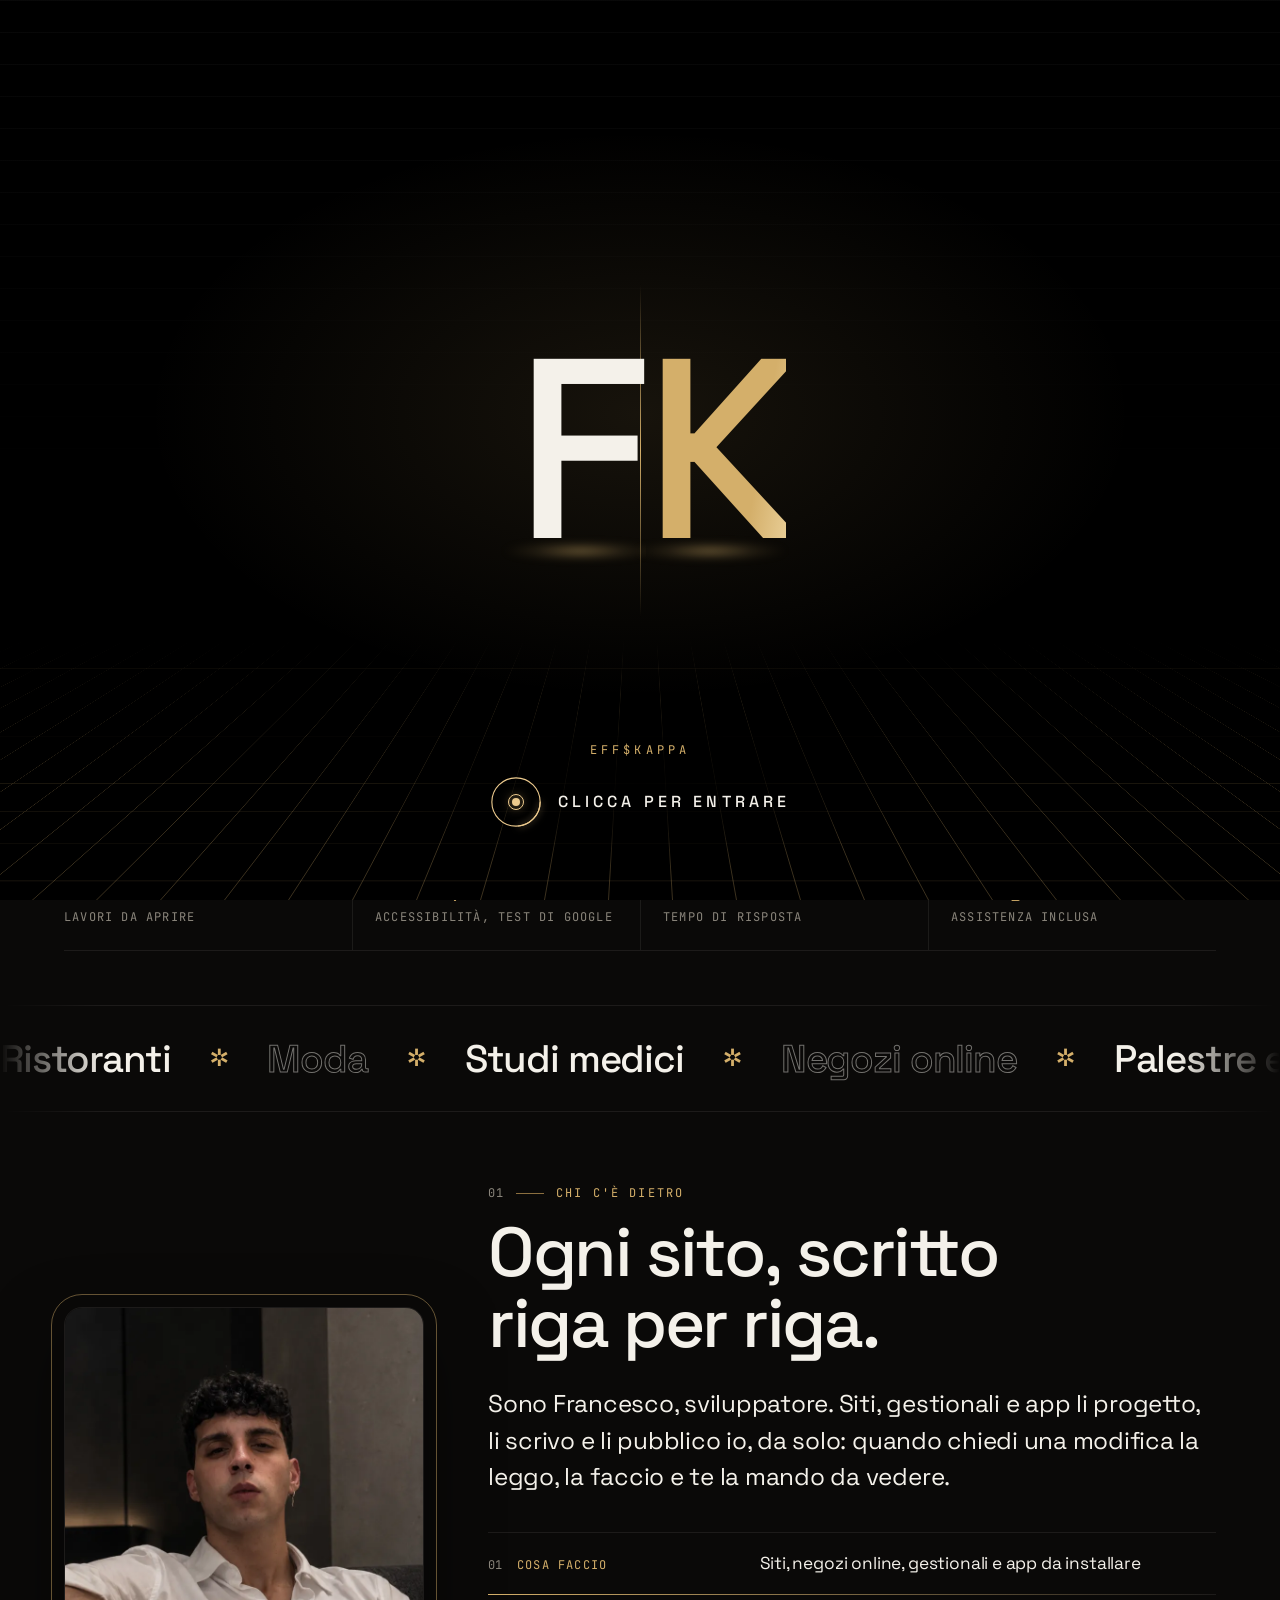
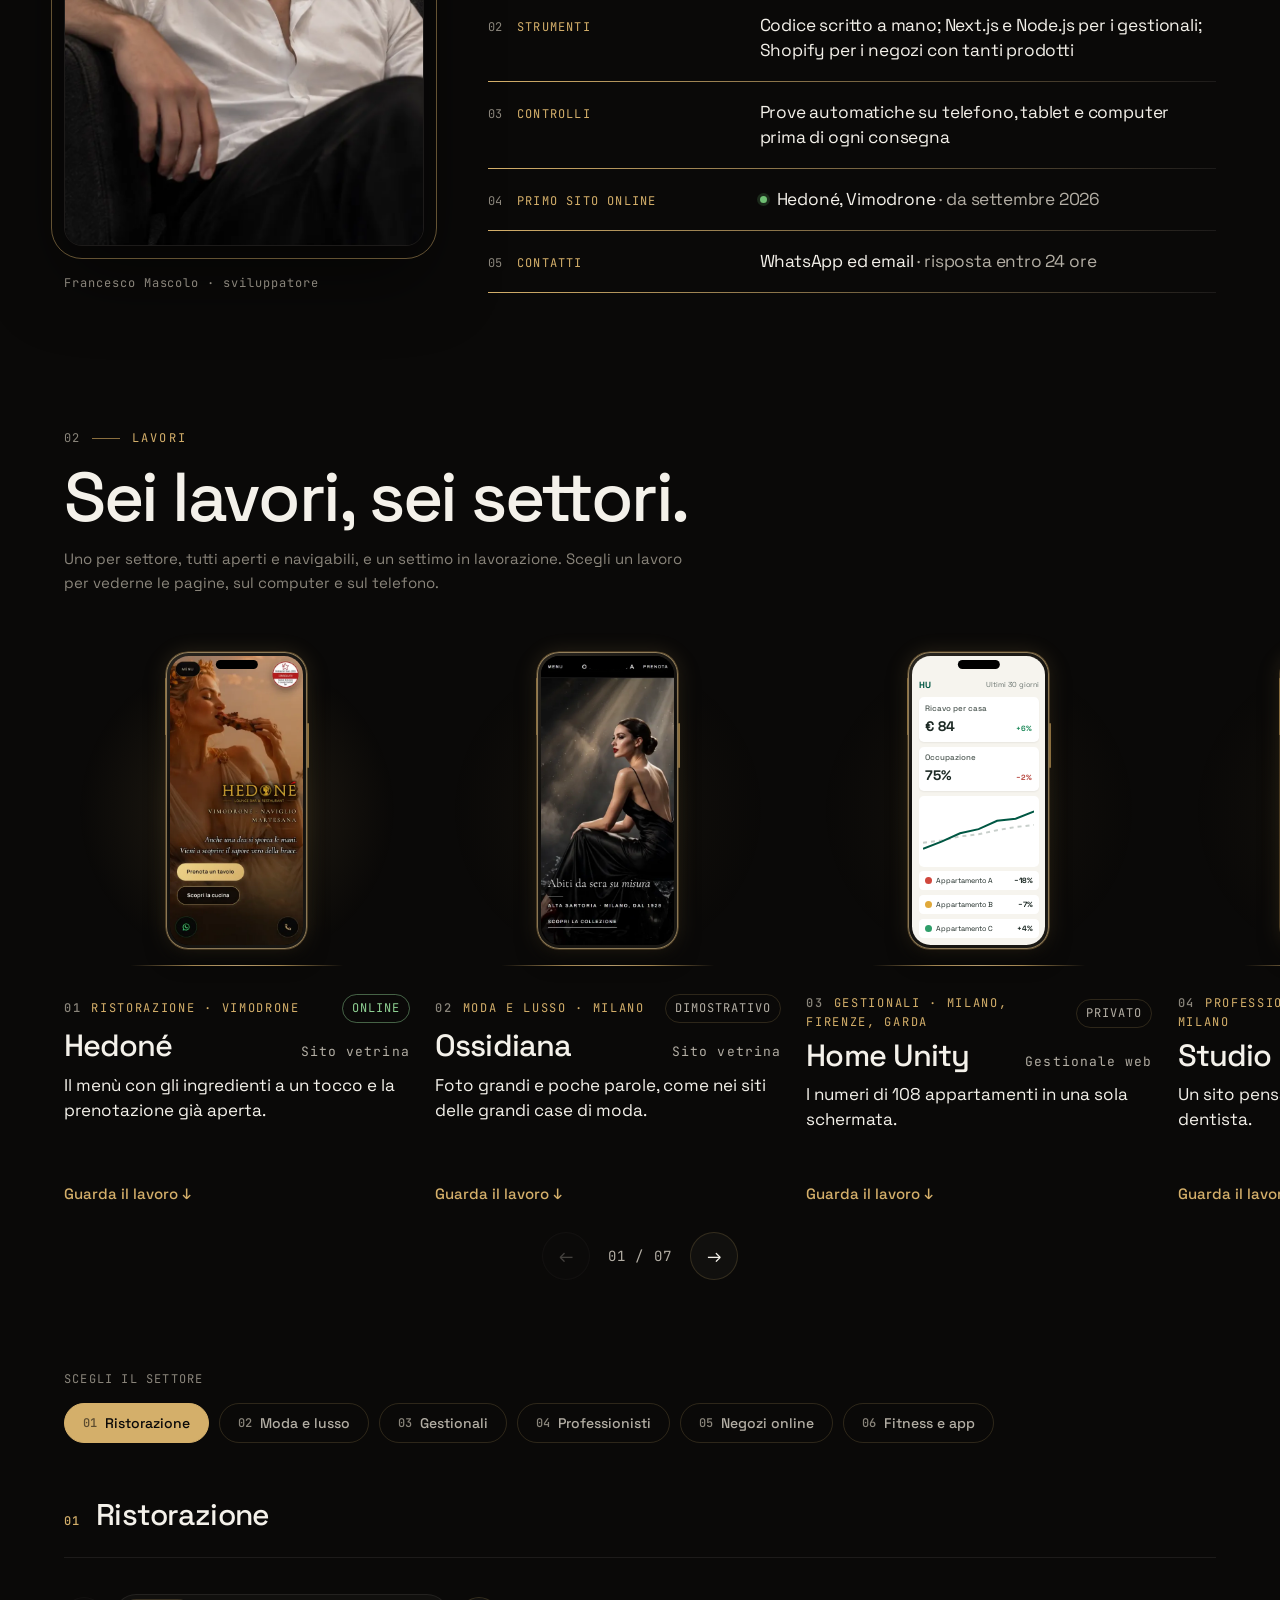
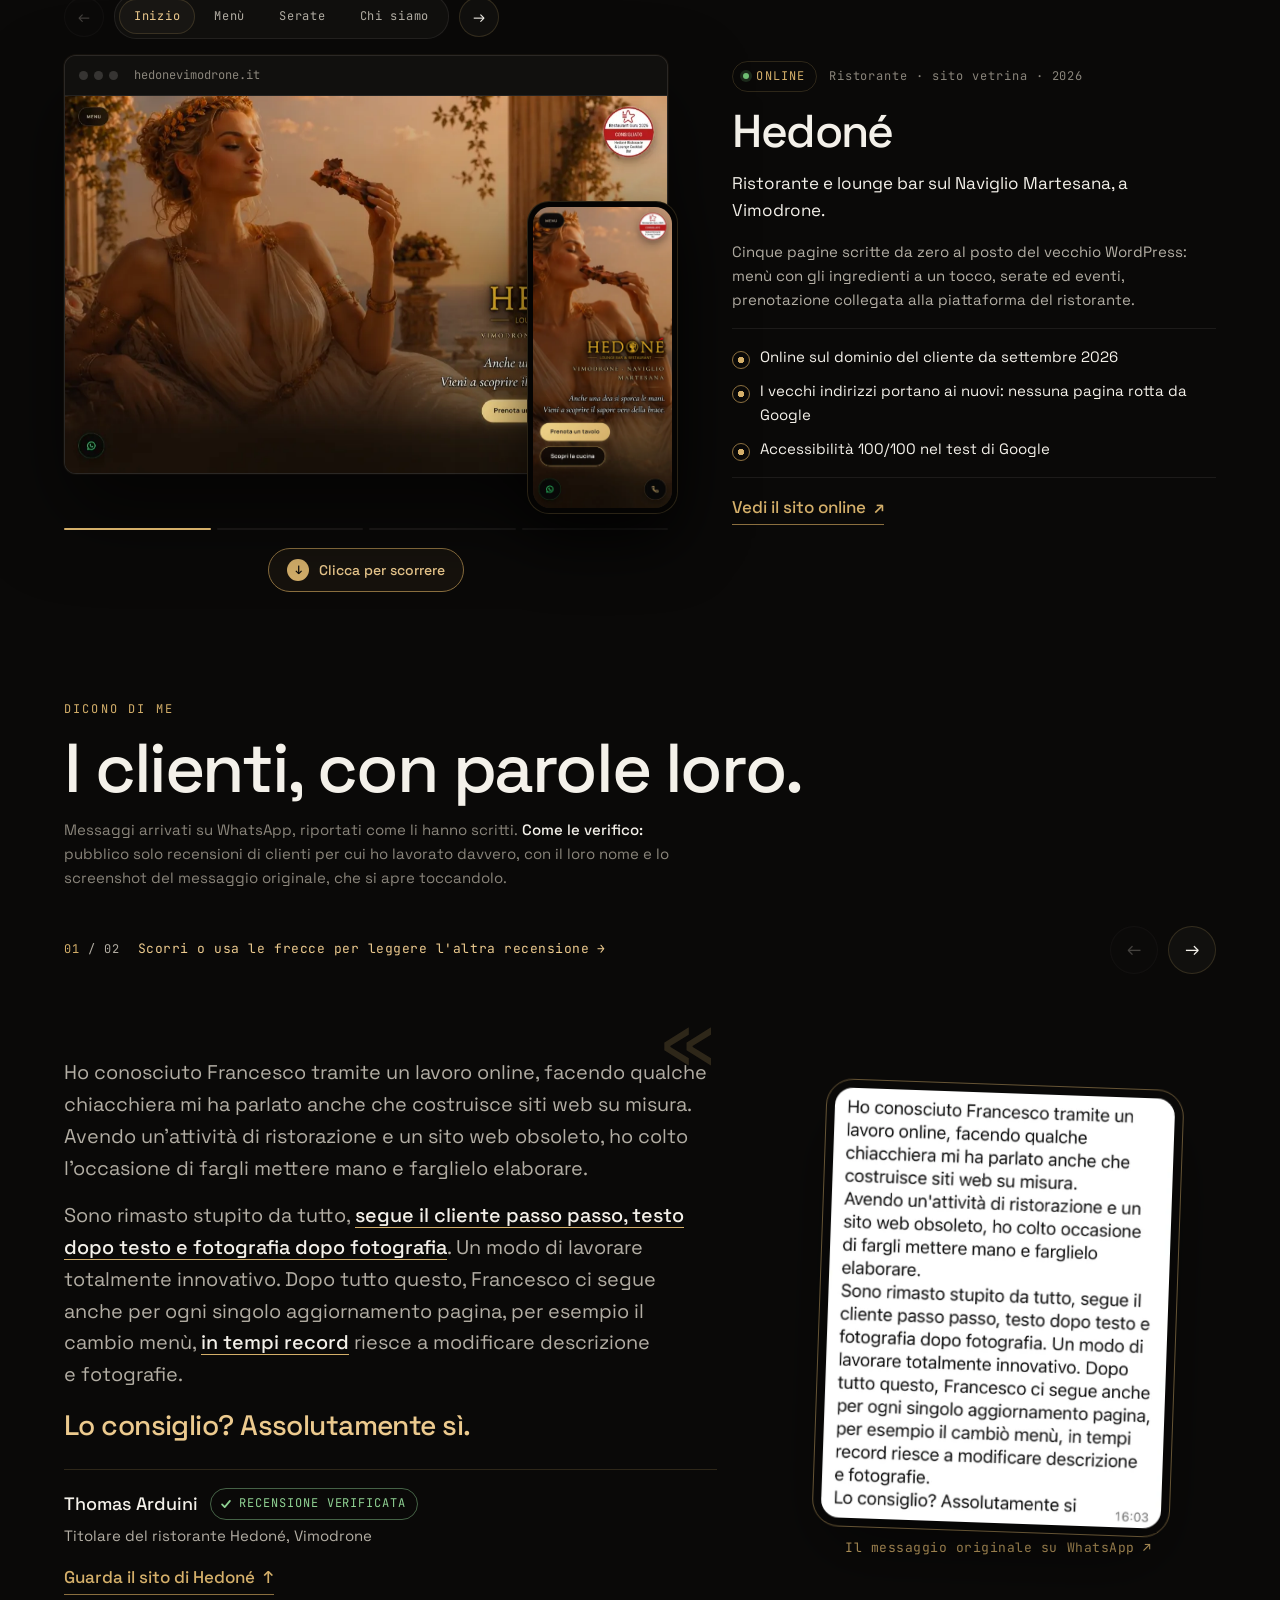
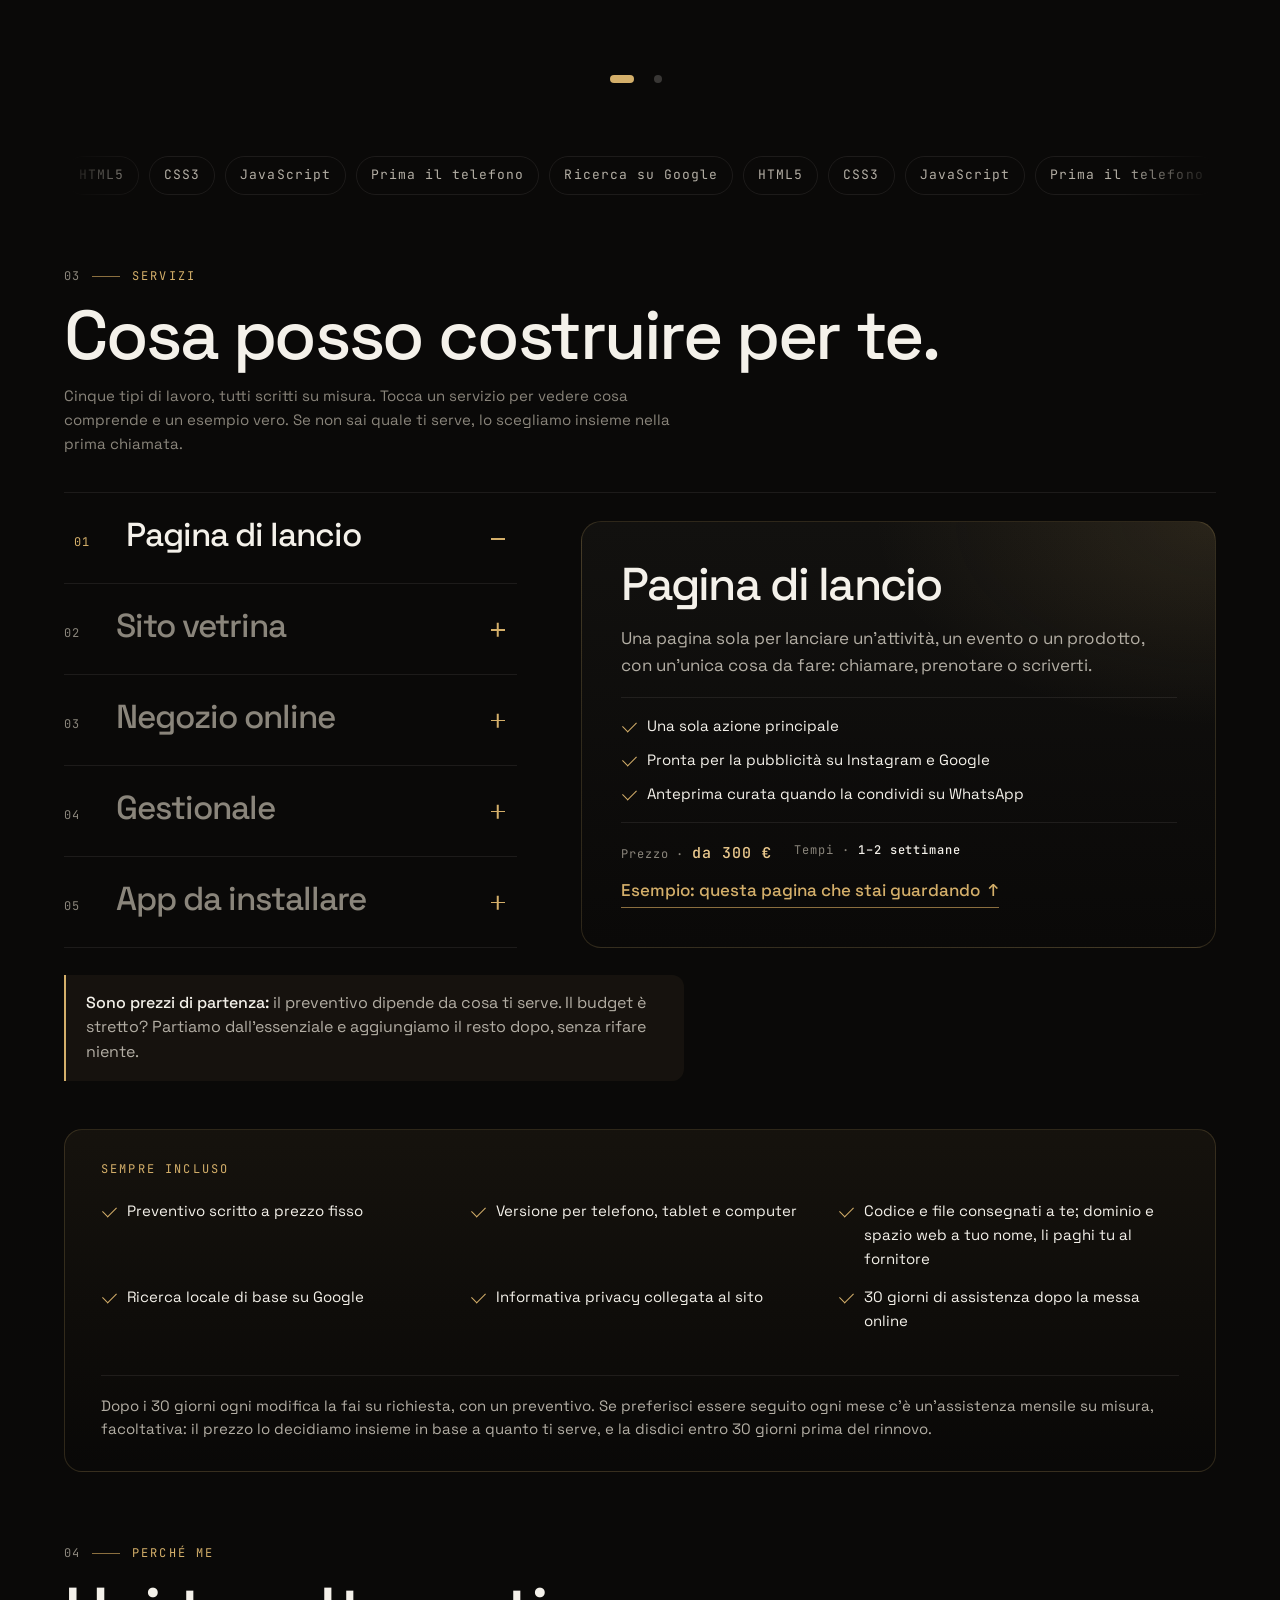
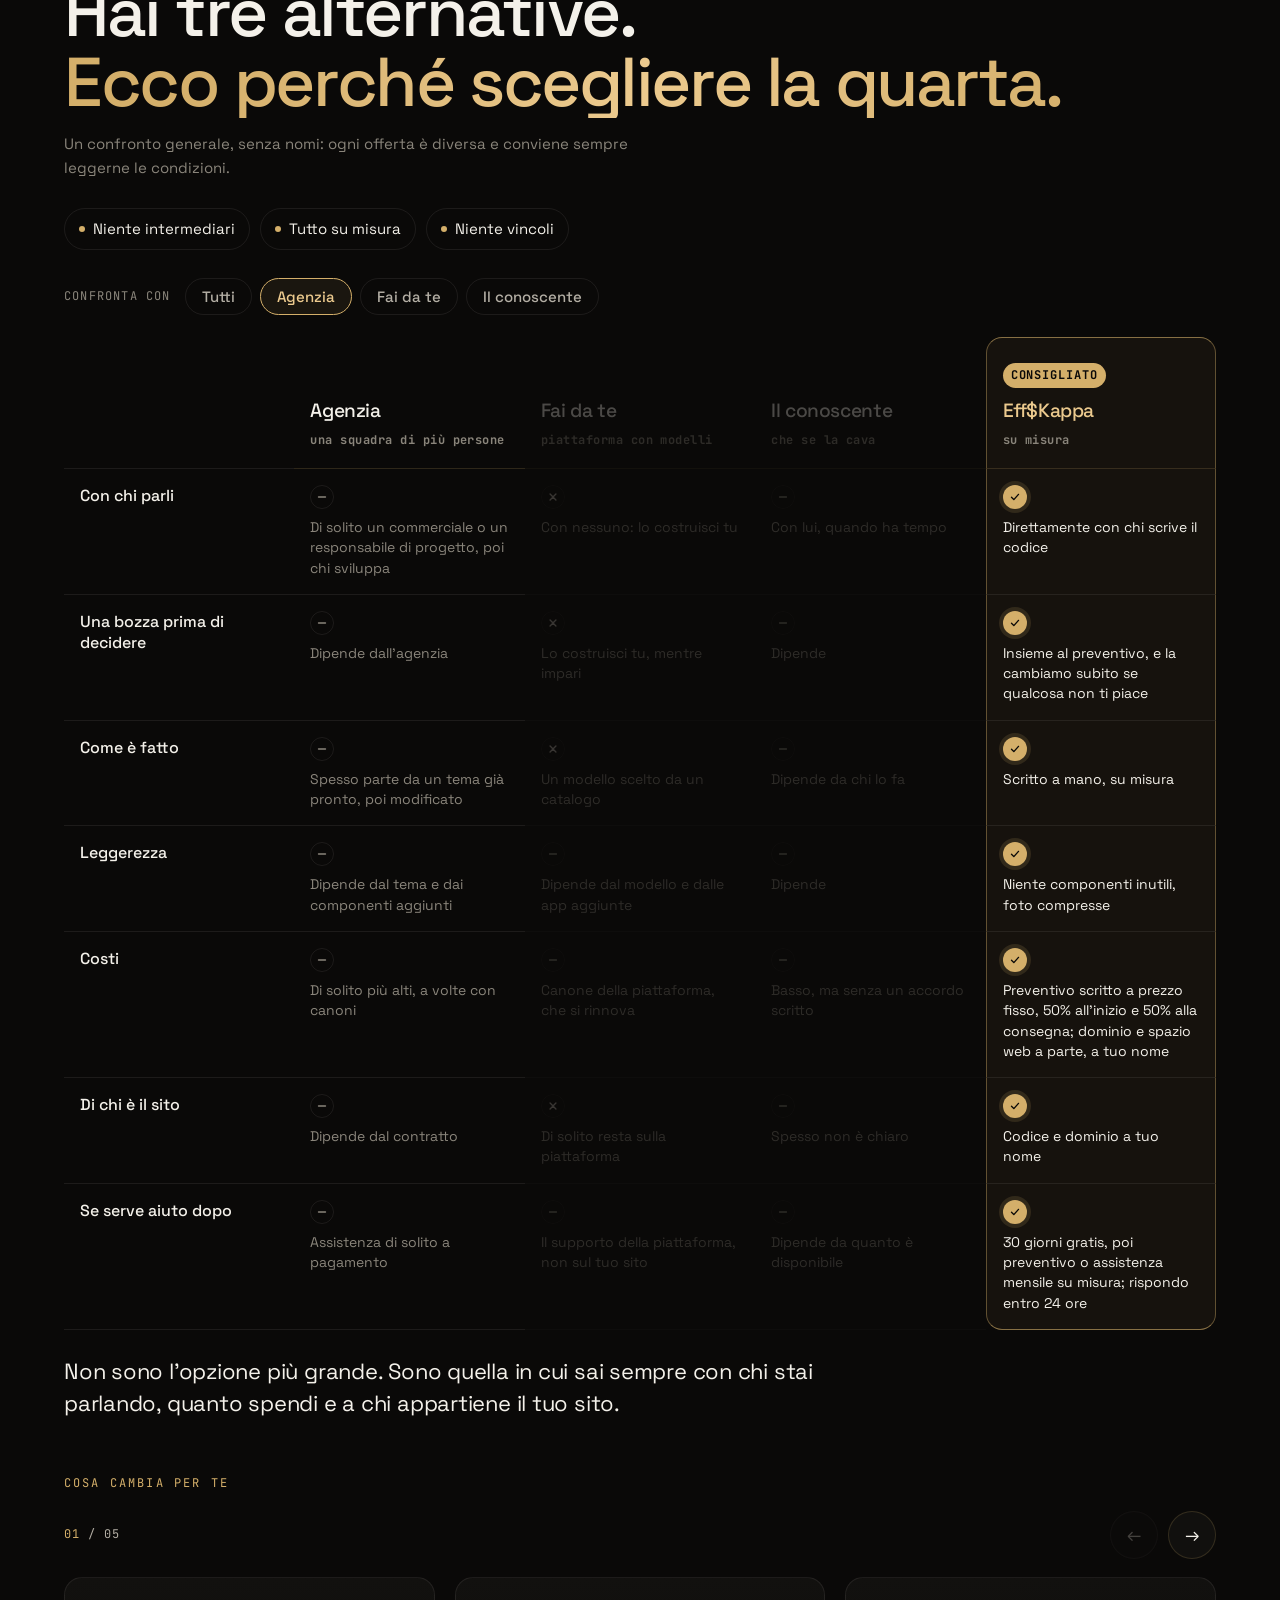
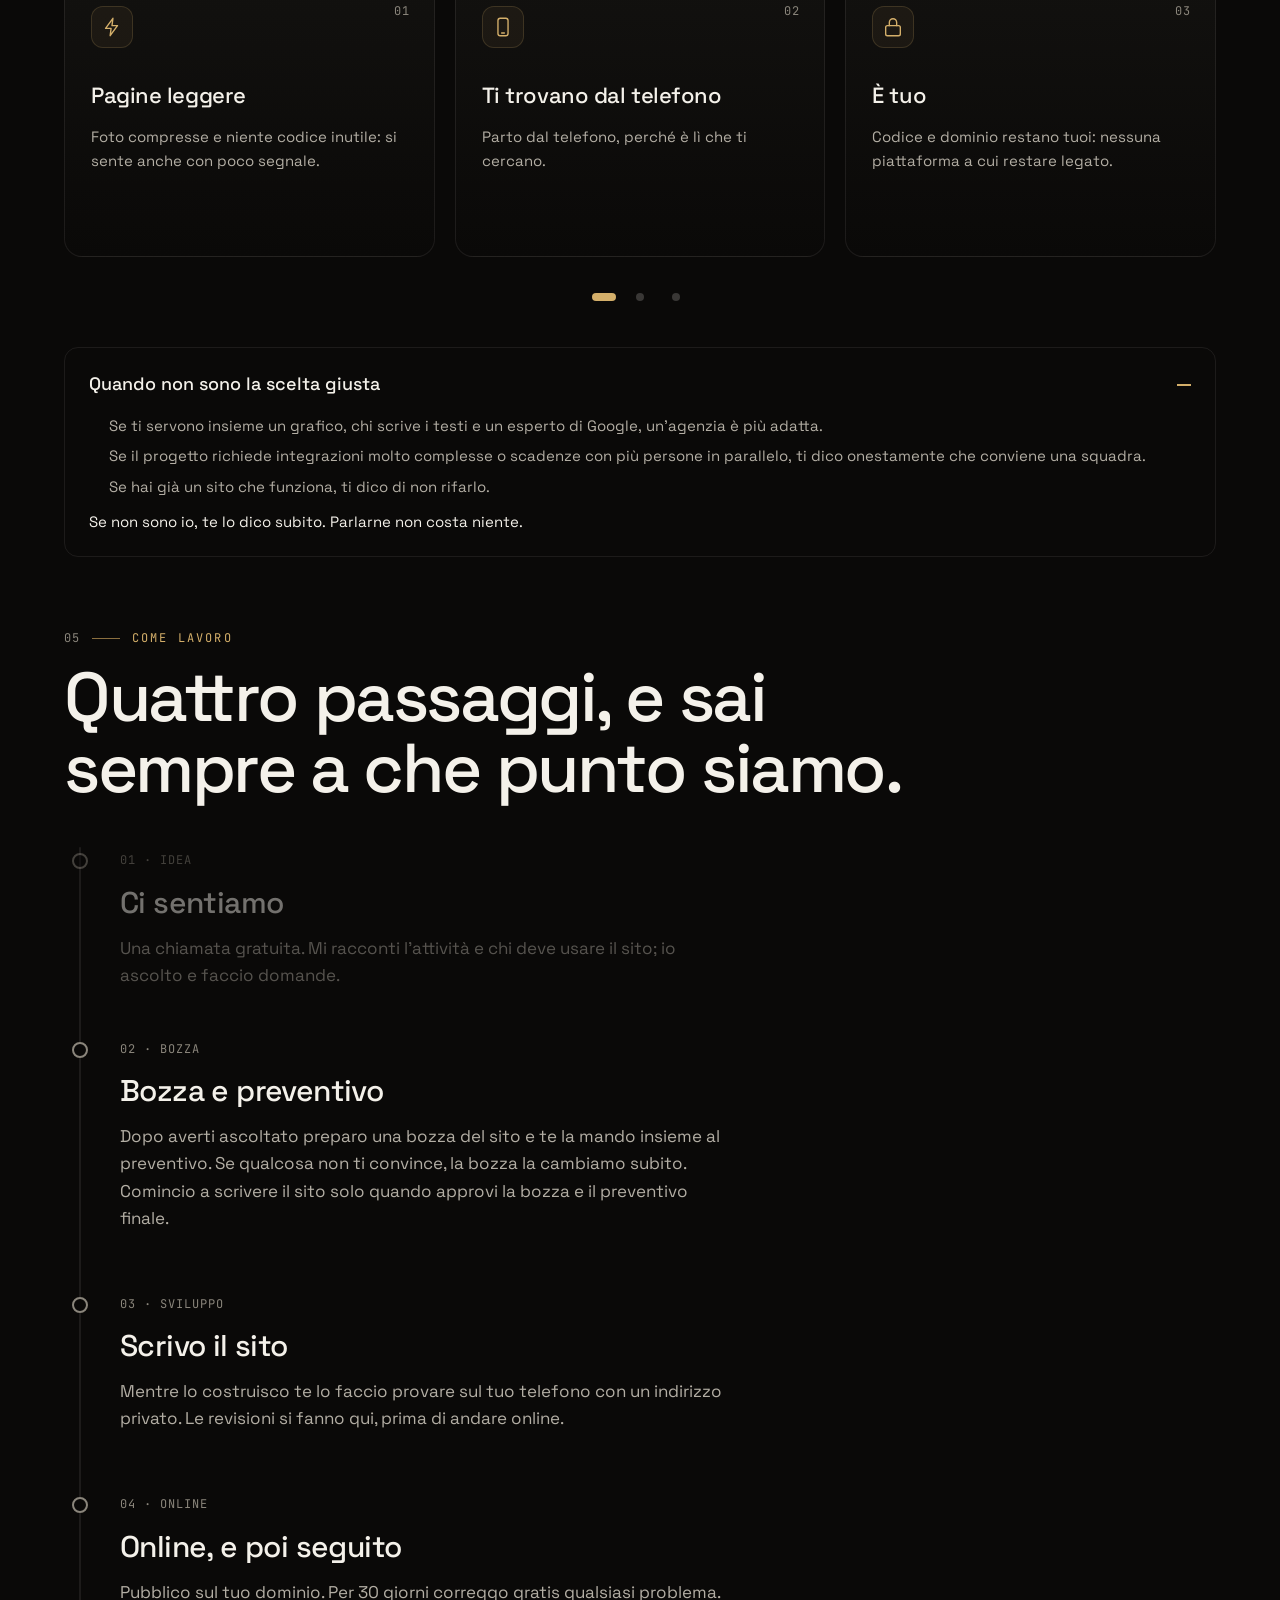
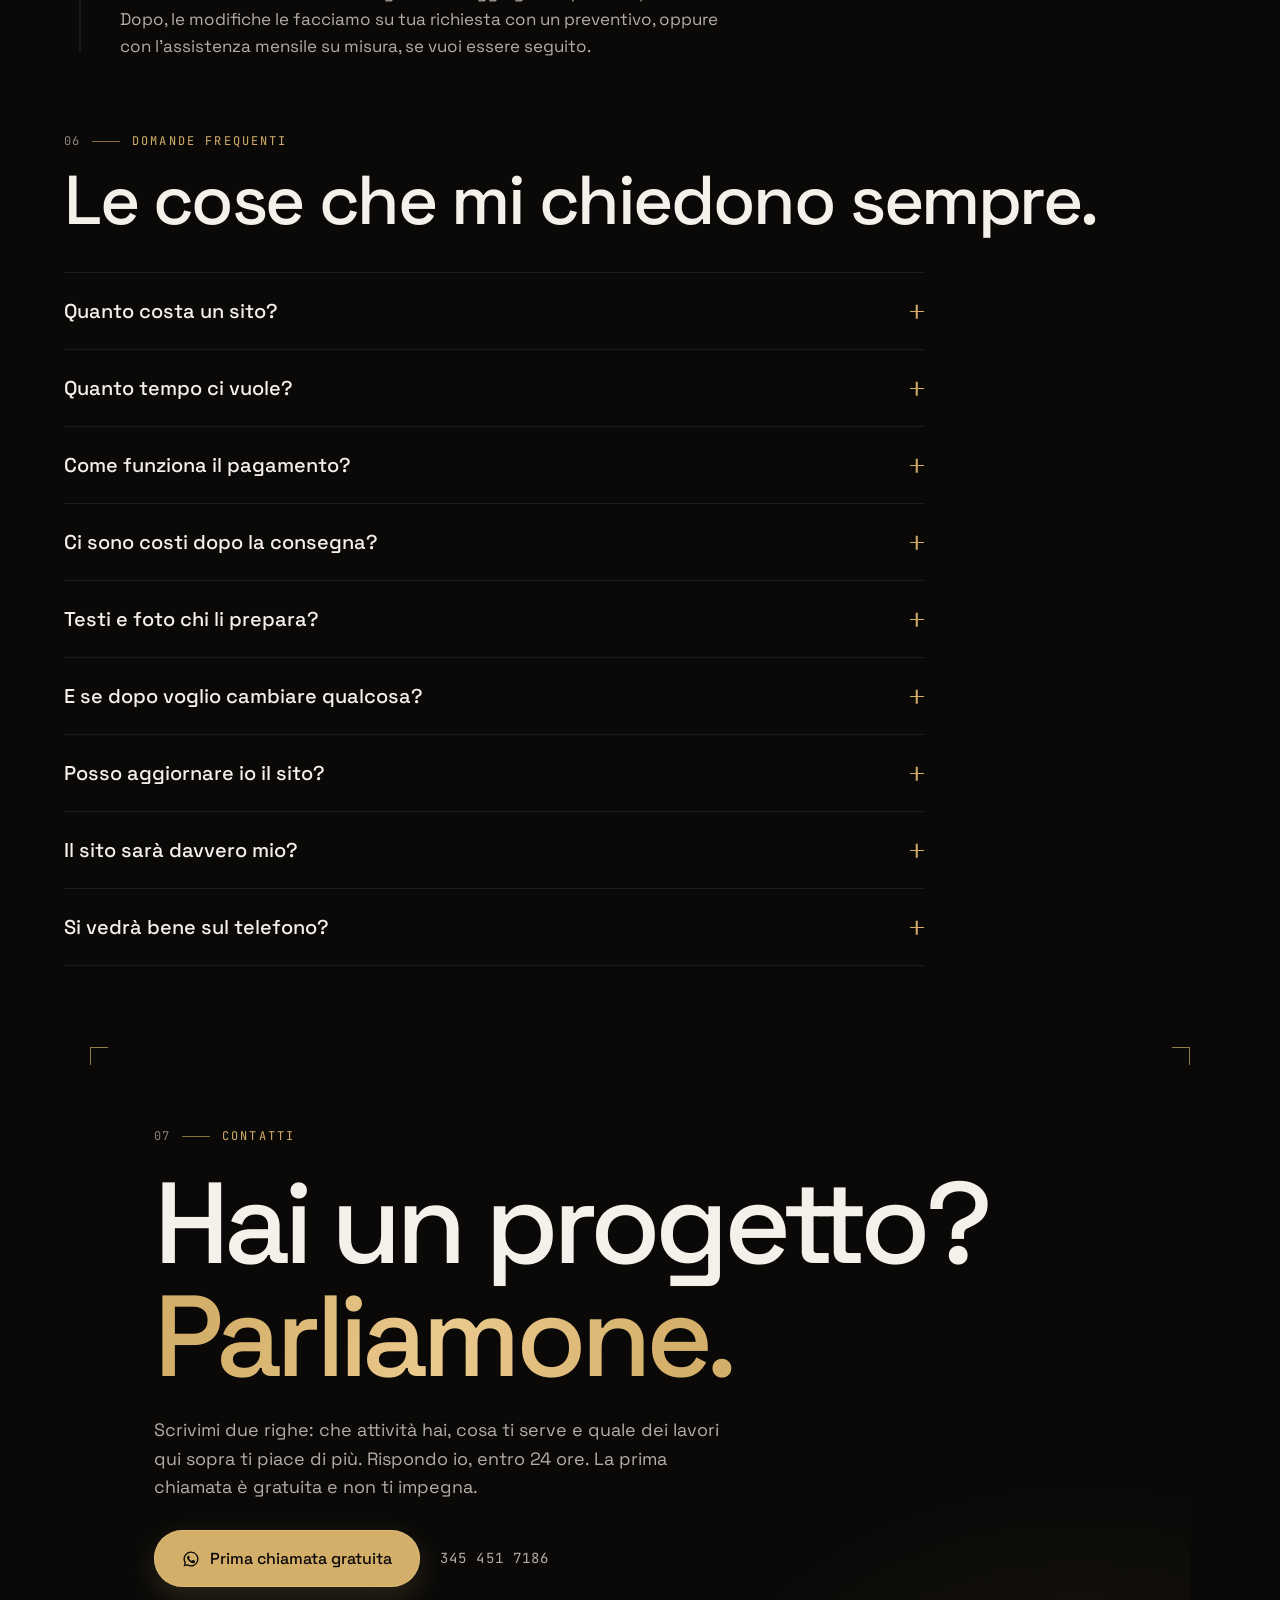
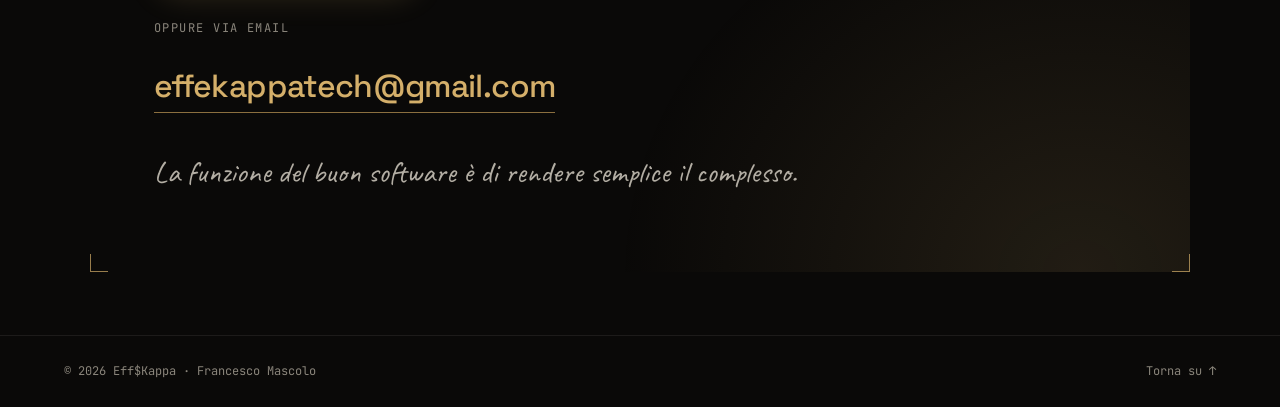
==== index.html @ 645607e7 "feat: bollino Recensione verificata e spiegazione di come verifico le recensioni Co-Authored-By: Cla" ====
<!DOCTYPE html>
<html lang="it">
<head>
<meta charset="UTF-8">
<meta name="viewport" content="width=device-width, initial-scale=1">
<title>Eff$Kappa · Siti scritti a mano</title>
<link rel="icon" href="assets/favicon.svg" type="image/svg+xml">
<link rel="apple-touch-icon" href="assets/apple-touch-icon.png">
<meta name="description" content="Eff$Kappa, studio di Francesco Mascolo: niente modelli, niente agenzie. Siti, negozi online e gestionali scritti a mano per ristoranti, negozi e studi.">
<meta name="robots" content="noindex, nofollow">
<meta property="og:type" content="website">
<meta property="og:locale" content="it_IT">
<meta property="og:title" content="Eff$Kappa · Niente modelli, niente agenzie">
<meta property="og:description" content="Un sito scritto a mano per il tuo ristorante, il tuo negozio o il tuo studio. Studio di Francesco Mascolo.">
<meta property="og:url" content="https://chillguyzofficial-spec.github.io/LandingPage_Eff-Kappa/">
<meta property="og:image" content="https://chillguyzofficial-spec.github.io/LandingPage_Eff-Kappa/assets/og.jpg?v=3">
<meta property="og:image:width" content="1200">
<meta property="og:image:height" content="630">
<meta property="og:image:alt" content="Eff$Kappa: il sito di Hedoné su computer e telefono">
<meta name="twitter:card" content="summary_large_image">

<link rel="preconnect" href="https://fonts.googleapis.com">
<link rel="preconnect" href="https://fonts.gstatic.com" crossorigin>
<link href="https://fonts.googleapis.com/css2?family=Space+Grotesk:wght@400;500;700&family=JetBrains+Mono:wght@400;500&family=Caveat:wght@500&display=swap" rel="stylesheet">
<link rel="stylesheet" href="css/styles.css?v=62">
<script>
(function () {
  var h = document.documentElement;
  h.classList.add('js');
  // apertura FK: solo la prima volta nella sessione e solo se non si arriva a una sezione precisa
  try { if (!sessionStorage.getItem('fk-entrato') && !location.hash) h.classList.add('intro'); } catch (e) {}
})();
</script>
</head>
<body>

  <!-- Apertura: schermo nero con FK, al tocco si apre come due ante -->
  <div class="gate" data-gate>
    <div class="gate-half gate-l" aria-hidden="true"><span class="gate-bg"></span><span class="gate-stage"><span class="gate-float"><span class="gate-letter gate-f">F</span></span></span></div>
    <div class="gate-half gate-r" aria-hidden="true"><span class="gate-bg"></span><span class="gate-stage"><span class="gate-float"><span class="gate-letter gate-k">K</span></span></span></div>
    <div class="gate-dust" aria-hidden="true"><i style="--x:8%;--d:0s;--t:13s"></i><i style="--x:17%;--d:-4s;--t:11s"></i><i style="--x:26%;--d:-9s;--t:15s"></i><i style="--x:34%;--d:-2s;--t:12s"></i><i style="--x:43%;--d:-11s;--t:14s"></i><i style="--x:57%;--d:-6s;--t:13s"></i><i style="--x:64%;--d:-1s;--t:16s"></i><i style="--x:72%;--d:-8s;--t:12s"></i><i style="--x:81%;--d:-3s;--t:14s"></i><i style="--x:90%;--d:-10s;--t:11s"></i><i style="--x:22%;--d:-13s;--t:17s"></i><i style="--x:76%;--d:-12s;--t:15s"></i><i style="--x:50%;--d:-7s;--t:18s"></i><i style="--x:12%;--d:-15s;--t:16s"></i></div>
    <span class="gate-line" aria-hidden="true"></span>
    <button type="button" class="gate-btn" data-gate-open aria-label="Entra nel sito di Eff$Kappa"></button>
    <p class="gate-hint" aria-hidden="true"><span class="gate-hint-brand mono">Eff$Kappa</span><span class="gate-cta"><span class="gate-ring"><svg viewBox="0 0 56 56"><circle class="gate-ring-base" cx="28" cy="28" r="26"/><circle class="gate-ring-arc" cx="28" cy="28" r="26"/></svg><i></i></span><span class="gate-cta-txt"><span class="gate-tap">Tocca per entrare</span><span class="gate-click">Clicca per entrare</span></span></span></p>
  </div>

  <div class="progress" aria-hidden="true"><span data-progress></span></div>

  <header class="site-header">
    <a href="#top" class="wordmark">Eff<span class="dollar">$</span>Kappa</a>
    <nav class="site-nav">
      <a href="#chi-sono">Chi sono</a>
      <a href="#lavori">Lavori</a>
      <a href="#servizi">Servizi</a>
      <a href="#metodo">Metodo</a>
      <a href="#contatti">Contatti</a>
    </nav>
  </header>

  <main id="top">

    <!-- Apertura -->
    <section class="hero">
      <div class="hero-grid" aria-hidden="true"></div>
      <div class="hero-text">
        <p class="eyebrow hero-in"><span class="pulse" aria-hidden="true"></span>Disponibile per nuovi progetti</p>
        <h1 class="hero-in">Niente modelli, <em>niente agenzie</em>.</h1>
        <p class="hero-hook hero-in">Stufo del solito sito fermo, che non ti porta <em>nessun cliente</em>?</p>
        <p class="lead hero-in">Un sito <strong>scritto a mano</strong> per il tuo ristorante, il tuo negozio o il tuo studio, <strong>online in poche settimane</strong>. Si apre <strong>in fretta sul telefono</strong> e porta dritto a <strong>prenotare, comprare o scriverti</strong>.</p>
        <div class="hero-actions hero-in">
          <a href="#contatti" class="btn btn-gold">Raccontami il progetto <span aria-hidden="true">→</span></a>
          <a href="#chi-sono" class="hero-link">Chi sono <span aria-hidden="true">↓</span></a>
          <a href="#lavori" class="hero-link">Guarda i lavori <span aria-hidden="true">↓</span></a>
        </div>
      </div>
      <figure class="hero-proof hero-in">
        <a class="project-media" href="https://www.hedonevimodrone.it/" aria-label="Apri il sito Hedoné">
          <div class="browser">
            <div class="browser-bar"><span></span><span></span><span></span><em>hedonevimodrone.it</em></div>
            <div class="screen"><img class="scroll-shot" src="assets/shots/full/hedone-home-desk.webp?v=2" alt="Pagina iniziale del sito Hedoné su computer" width="1000" height="5463" fetchpriority="high"></div>
          </div>
          <div class="phone"><div class="screen screen-mob"><img class="scroll-shot" src="assets/shots/full/hedone-home-mob.webp" alt="Pagina iniziale del sito Hedoné su telefono" width="600" height="5846"></div></div>
        </a>
        <figcaption><span class="badge badge-live">Online</span><span><b>Hedoné</b>, ristorante sul Naviglio Martesana. Sul dominio del cliente da settembre 2026.</span></figcaption>
      </figure>

      <dl class="stats hero-in">
        <div><dt>Lavori da aprire</dt><dd><span data-count-to="6">6</span></dd></div>
        <div><dt>Accessibilità, test di Google</dt><dd><span data-count-to="100">100</span><small>/100</small></dd></div>
        <div><dt>Tempo di risposta</dt><dd><span data-count-to="24">24</span><small> h</small></dd></div>
        <div><dt>Assistenza inclusa</dt><dd><span data-count-to="30">30</span><small> giorni</small></dd></div>
      </dl>
    </section>

    <!-- Fascia dei settori -->
    <div class="marquee" aria-hidden="true">
      <div class="marquee-track">
        <span>Ristoranti</span><i>✲</i><span>Moda</span><i>✲</i><span>Studi medici</span><i>✲</i><span>Negozi online</span><i>✲</i><span>Palestre e studi</span><i>✲</i><span>Gestionali</span><i>✲</i>
        <span>Ristoranti</span><i>✲</i><span>Moda</span><i>✲</i><span>Studi medici</span><i>✲</i><span>Negozi online</span><i>✲</i><span>Palestre e studi</span><i>✲</i><span>Gestionali</span><i>✲</i>
      </div>
    </div>

    <!-- Chi c'è dietro -->
    <section class="about" id="chi-sono">
      <div class="about-top">
        <figure class="about-photo" data-reveal>
          <img src="assets/francesco.webp" alt="Francesco Mascolo, lo sviluppatore dietro Eff$Kappa" width="760" height="1140" loading="lazy" decoding="async">
          <figcaption class="mono">Francesco Mascolo · sviluppatore</figcaption>
        </figure>
        <div class="about-text">
          <div class="section-head" data-reveal>
            <p class="eyebrow"><span class="idx">01</span>Chi c'è dietro</p>
            <h2 data-words>Ogni sito, scritto riga per riga.</h2>
          </div>
          <p class="about-lead" data-reveal>Sono Francesco, sviluppatore. Siti, gestionali e app li progetto, li scrivo e li pubblico io, da solo: quando chiedi una modifica la leggo, la faccio e te la mando da vedere.</p>

          <dl class="spec" data-reveal>
            <div style="--i:0"><dt><span class="mono">01</span>Cosa faccio</dt><dd>Siti, negozi online, gestionali e app da installare</dd></div>
            <div style="--i:1"><dt><span class="mono">02</span>Strumenti</dt><dd>Codice scritto a mano; Next.js e Node.js per i gestionali; Shopify per i negozi con tanti prodotti</dd></div>
            <div style="--i:2"><dt><span class="mono">03</span>Controlli</dt><dd>Prove automatiche su telefono, tablet e computer prima di ogni consegna</dd></div>
            <div style="--i:3"><dt><span class="mono">04</span>Primo sito online</dt><dd><span class="spec-live"></span>Hedoné, Vimodrone <em>· da settembre 2026</em></dd></div>
            <div style="--i:4"><dt><span class="mono">05</span>Contatti</dt><dd>WhatsApp ed email <em>· risposta entro 24 ore</em></dd></div>
          </dl>
        </div>
      </div>
    </section>

    <!-- Lavori -->
    <section class="work" id="lavori">
      <div class="section-head" data-reveal>
        <p class="eyebrow"><span class="idx">02</span>Lavori</p>
        <h2>Sei lavori, sei settori.</h2>
        <p class="section-sub">Uno per settore, tutti aperti e navigabili, e un settimo in lavorazione. Scegli un lavoro per vederne le pagine, sul computer e sul telefono.</p>
      </div>

      <div class="vt" data-vt data-reveal>
        <ol class="vt-binario" data-vt-track aria-label="I lavori">
        <li class="vt-item">
          <a class="vt-card" draggable="false" href="#lavoro-ristorazione">
            <span class="vt-foto" role="img" aria-label="Pagina iniziale del sito Hedoné su iPhone">
              <span class="vt-iphone"><span class="vt-schermo"><img src="assets/shots/vetrina/hedone-mob.webp" alt="" width="390" height="844" loading="lazy" decoding="async" draggable="false"></span><span class="vt-isola" aria-hidden="true"></span></span>
            </span>
            <span class="vt-info">
              <span class="vt-riga"><span class="vt-dove mono"><b>01</b>Ristorazione · Vimodrone</span><span class="vt-stato mono is-live">Online</span></span>
              <span class="vt-titolo"><span class="vt-nome">Hedoné</span><span class="vt-tipo mono">Sito vetrina</span></span>
              <span class="vt-frase">Il menù con gli ingredienti a un tocco e la prenotazione già aperta.</span>
              <span class="vt-vai">Guarda il lavoro <span aria-hidden="true">↓</span></span>
            </span>
          </a>
        </li>
        <li class="vt-item">
          <a class="vt-card" draggable="false" href="#lavoro-moda">
            <span class="vt-foto" role="img" aria-label="Pagina iniziale del sito Ossidiana su iPhone">
              <span class="vt-iphone"><span class="vt-schermo"><img src="assets/shots/vetrina/ossidiana-mob.webp" alt="" width="390" height="844" loading="lazy" decoding="async" draggable="false"></span><span class="vt-isola" aria-hidden="true"></span></span>
            </span>
            <span class="vt-info">
              <span class="vt-riga"><span class="vt-dove mono"><b>02</b>Moda e lusso · Milano</span><span class="vt-stato mono">Dimostrativo</span></span>
              <span class="vt-titolo"><span class="vt-nome">Ossidiana</span><span class="vt-tipo mono">Sito vetrina</span></span>
              <span class="vt-frase">Foto grandi e poche parole, come nei siti delle grandi case di moda.</span>
              <span class="vt-vai">Guarda il lavoro <span aria-hidden="true">↓</span></span>
            </span>
          </a>
        </li>
        <li class="vt-item">
          <a class="vt-card" draggable="false" href="#lavoro-gestionali">
            <span class="vt-foto" role="img" aria-label="Anteprima illustrativa del gestionale Home Unity su iPhone, con dati fittizi">
              <span class="vt-iphone"><span class="vt-schermo"><span class="vt-mdash" aria-hidden="true">
                <b class="vt-md-top">HU <em>Ultimi 30 giorni</em></b>
                <span class="vt-md-kpi"><small>Ricavo per casa</small><strong>€ 84</strong><em class="up">+6%</em></span>
                <span class="vt-md-kpi"><small>Occupazione</small><strong>75%</strong><em class="down">−2%</em></span>
                <span class="vt-md-chart"><svg viewBox="0 0 300 120" preserveAspectRatio="none"><polyline class="ly" points="0,82 50,78 100,70 150,66 200,58 250,52 300,48"/><polyline class="cy" points="0,94 50,80 100,64 150,56 200,40 250,36 300,22"/></svg></span>
                <span class="vt-md-row"><i class="dot red"></i>Appartamento A<em>−18%</em></span>
                <span class="vt-md-row"><i class="dot amber"></i>Appartamento B<em>−7%</em></span>
                <span class="vt-md-row"><i class="dot green"></i>Appartamento C<em>+4%</em></span>
              </span></span><span class="vt-isola" aria-hidden="true"></span></span>
            </span>
            <span class="vt-info">
              <span class="vt-riga"><span class="vt-dove mono"><b>03</b>Gestionali · Milano, Firenze, Garda</span><span class="vt-stato mono">Privato</span></span>
              <span class="vt-titolo"><span class="vt-nome">Home Unity</span><span class="vt-tipo mono">Gestionale web</span></span>
              <span class="vt-frase">I numeri di 108 appartamenti in una sola schermata.</span>
              <span class="vt-vai">Guarda il lavoro <span aria-hidden="true">↓</span></span>
            </span>
          </a>
        </li>
        <li class="vt-item">
          <a class="vt-card" draggable="false" href="#lavoro-professionisti">
            <span class="vt-foto" role="img" aria-label="Pagina iniziale del sito Studio Lumea su iPhone">
              <span class="vt-iphone"><span class="vt-schermo"><img src="assets/shots/vetrina/lumea-mob.webp" alt="" width="390" height="844" loading="lazy" decoding="async" draggable="false"></span><span class="vt-isola" aria-hidden="true"></span></span>
            </span>
            <span class="vt-info">
              <span class="vt-riga"><span class="vt-dove mono"><b>04</b>Professionisti · Milano</span><span class="vt-stato mono">Dimostrativo</span></span>
              <span class="vt-titolo"><span class="vt-nome">Studio Lumea</span><span class="vt-tipo mono">Sito vetrina</span></span>
              <span class="vt-frase">Un sito pensato per chi ha paura del dentista.</span>
              <span class="vt-vai">Guarda il lavoro <span aria-hidden="true">↓</span></span>
            </span>
          </a>
        </li>
        <li class="vt-item">
          <a class="vt-card" draggable="false" href="#lavoro-ecommerce">
            <span class="vt-foto" role="img" aria-label="Pagina iniziale del sito Michelangelo Beauty su iPhone">
              <span class="vt-iphone"><span class="vt-schermo"><img src="assets/shots/vetrina/michelangelo-mob.webp" alt="" width="390" height="844" loading="lazy" decoding="async" draggable="false"></span><span class="vt-isola" aria-hidden="true"></span></span>
            </span>
            <span class="vt-info">
              <span class="vt-riga"><span class="vt-dove mono"><b>05</b>Negozi online · Toscana</span><span class="vt-stato mono">Dimostrativo</span></span>
              <span class="vt-titolo"><span class="vt-nome">Michelangelo Beauty</span><span class="vt-tipo mono">Negozio online</span></span>
              <span class="vt-frase">Un negozio di cosmetica con il carattere di una bottega.</span>
              <span class="vt-vai">Guarda il lavoro <span aria-hidden="true">↓</span></span>
            </span>
          </a>
        </li>
        <li class="vt-item">
          <a class="vt-card" draggable="false" href="#lavoro-fitness">
            <span class="vt-foto" role="img" aria-label="Pagina iniziale del sito Cento Respiri su iPhone">
              <span class="vt-iphone"><span class="vt-schermo"><img src="assets/shots/vetrina/centorespiri-mob.webp" alt="" width="390" height="844" loading="lazy" decoding="async" draggable="false"></span><span class="vt-isola" aria-hidden="true"></span></span>
            </span>
            <span class="vt-info">
              <span class="vt-riga"><span class="vt-dove mono"><b>06</b>Fitness e app · Torino</span><span class="vt-stato mono">Dimostrativo</span></span>
              <span class="vt-titolo"><span class="vt-nome">Cento Respiri</span><span class="vt-tipo mono">Sito + app</span></span>
              <span class="vt-frase">Sito, area clienti e app con un solo account.</span>
              <span class="vt-vai">Guarda il lavoro <span aria-hidden="true">↓</span></span>
            </span>
          </a>
        </li>
        <li class="vt-item vt-item-presto">
          <a class="vt-card" draggable="false" data-presto>
            <span class="vt-foto" role="img" aria-label="Lavoro in lavorazione, non ancora visibile">
              <span class="vt-iphone"><span class="vt-schermo vt-presto" aria-hidden="true"><i></i><i></i><i></i><b class="mono">In lavorazione</b><span class="vt-presto-barra"><span></span></span></span><span class="vt-isola" aria-hidden="true"></span></span>
            </span>
            <span class="vt-info">
              <span class="vt-riga"><span class="vt-dove mono"><b>07</b>Abbigliamento</span><span class="vt-stato mono is-presto">Presto</span></span>
              <span class="vt-titolo"><span class="vt-nome">In lavorazione</span><span class="vt-tipo mono">Negozio online</span></span>
              <span class="vt-frase">Un negozio online di abbigliamento, costruito insieme al cliente. Presto visibile qui.</span>
              <span class="vt-vai vt-vai-presto">Presto online</span>
            </span>
          </a>
        </li>
        </ol>
        <div class="vt-comandi">
          <button type="button" class="round" data-vt-prev aria-label="Lavoro precedente"><span aria-hidden="true">←</span></button>
          <p class="mono vt-conta" aria-live="polite"><span data-vt-count>01</span> / 07</p>
          <button type="button" class="round" data-vt-next aria-label="Lavoro successivo"><span aria-hidden="true">→</span></button>
        </div>
      </div>
      <div class="lavori-dettaglio" id="lavori-dettaglio">
        <div class="filters" role="group" aria-label="Scegli il settore">
          <p class="mono filters-label">Scegli il settore</p>
          <button type="button" class="chip is-active" data-filter="ristorazione" aria-pressed="true" aria-controls="lavoro-ristorazione"><span>01</span>Ristorazione</button>
          <button type="button" class="chip" data-filter="moda" aria-pressed="false" aria-controls="lavoro-moda"><span>02</span>Moda e lusso</button>
          <button type="button" class="chip" data-filter="gestionali" aria-pressed="false" aria-controls="lavoro-gestionali"><span>03</span>Gestionali</button>
          <button type="button" class="chip" data-filter="professionisti" aria-pressed="false" aria-controls="lavoro-professionisti"><span>04</span>Professionisti</button>
          <button type="button" class="chip" data-filter="ecommerce" aria-pressed="false" aria-controls="lavoro-ecommerce"><span>05</span>Negozi online</button>
          <button type="button" class="chip" data-filter="fitness" aria-pressed="false" aria-controls="lavoro-fitness"><span>06</span>Fitness e app</button>
        </div>

      <!-- Ristorazione -->
      <div class="category is-on" id="lavoro-ristorazione" data-category="ristorazione">
        <h3 class="category-title"><span class="mono">01</span>Ristorazione</h3>
        <article class="project" data-shots>
          <div class="project-media-wrap">
            <div class="tabs-row">
              <button type="button" class="round round-sm" data-tab-prev aria-label="Sezione precedente di Hedoné"><span aria-hidden="true">←</span></button>
              <div class="tabs tabs-4" role="group" aria-label="Sezioni del sito Hedoné">
                <button type="button" class="tab is-active" data-desk="assets/shots/full/hedone-home-desk.webp?v=2" data-mob="assets/shots/full/hedone-home-mob.webp" data-alt="pagina iniziale">Inizio</button>
                <button type="button" class="tab" data-desk="assets/shots/full/hedone-menu-desk.webp" data-mob="assets/shots/full/hedone-menu-mob.webp" data-alt="pagina del menù">Menù</button>
                <button type="button" class="tab" data-desk="assets/shots/full/hedone-serate-desk.webp" data-mob="assets/shots/full/hedone-serate-mob.webp" data-alt="pagina delle serate ed eventi">Serate</button>
                <button type="button" class="tab" data-desk="assets/shots/full/hedone-chisiamo-desk.webp" data-mob="assets/shots/full/hedone-chisiamo-mob.webp" data-alt="pagina Chi siamo">Chi siamo</button>
              </div>
              <button type="button" class="round round-sm" data-tab-next aria-label="Sezione successiva di Hedoné"><span aria-hidden="true">→</span></button>
            </div>
            <a class="project-media is-draggable" href="https://www.hedonevimodrone.it/" draggable="false" aria-label="Apri il sito Hedoné">
              <div class="browser">
                <div class="browser-bar"><span></span><span></span><span></span><em>hedonevimodrone.it</em></div>
                <div class="screen"><img class="scroll-shot" draggable="false" data-shot-desk src="assets/shots/full/hedone-home-desk.webp?v=2" alt="Sito Hedoné su computer: pagina iniziale" loading="eager" decoding="async" width="1000" height="5463"></div>
              </div>
              <div class="phone"><div class="screen screen-mob"><img class="scroll-shot" draggable="false" data-shot-mob src="assets/shots/full/hedone-home-mob.webp" alt="Sito Hedoné su telefono: pagina iniziale" loading="eager" decoding="async" width="600" height="5846"></div></div>
            </a>
          </div>
          <div class="project-body">
            <div class="project-meta"><span class="badge badge-live">Online</span><span class="mono">Ristorante · sito vetrina · 2026</span></div>
            <h4>Hedoné</h4>
            <p class="project-sub">Ristorante e lounge bar sul Naviglio Martesana, a Vimodrone.</p>
            <p class="project-text">Cinque pagine scritte da zero al posto del vecchio WordPress: menù con gli ingredienti a un tocco, serate ed eventi, prenotazione collegata alla piattaforma del ristorante.</p>
            <ul class="results">
              <li>Online sul dominio del cliente da settembre 2026</li>
              <li>I vecchi indirizzi portano ai nuovi: nessuna pagina rotta da Google</li>
              <li>Accessibilità 100/100 nel test di Google</li>
            </ul>
            <div class="project-links">
              <a class="project-link" href="https://www.hedonevimodrone.it/">Vedi il sito online <span aria-hidden="true">↗</span></a>
            </div>
          </div>
        </article>
      </div>

      <!-- Moda e lusso -->
      <div class="category" id="lavoro-moda" data-category="moda">
        <h3 class="category-title"><span class="mono">02</span>Moda e lusso</h3>
        <article class="project project-flip" data-shots>
          <div class="project-media-wrap">
            <div class="tabs-row">
              <button type="button" class="round round-sm" data-tab-prev aria-label="Sezione precedente di Ossidiana"><span aria-hidden="true">←</span></button>
              <div class="tabs tabs-3" role="group" aria-label="Sezioni del sito Ossidiana">
                <button type="button" class="tab is-active" data-desk="assets/shots/full/ossidiana-home-desk.webp" data-mob="assets/shots/full/ossidiana-home-mob.webp" data-alt="pagina iniziale">Inizio</button>
                <button type="button" class="tab" data-desk="assets/shots/full/ossidiana-storia-desk.webp" data-mob="assets/shots/full/ossidiana-storia-mob.webp" data-alt="pagina della storia">Storia</button>
                <button type="button" class="tab" data-desk="assets/shots/full/ossidiana-manifesto-desk.webp" data-mob="assets/shots/full/ossidiana-manifesto-mob.webp" data-alt="pagina del manifesto">Manifesto</button>
              </div>
              <button type="button" class="round round-sm" data-tab-next aria-label="Sezione successiva di Ossidiana"><span aria-hidden="true">→</span></button>
            </div>
            <a class="project-media is-draggable" href="https://chillguyzofficial-spec.github.io/ossidiana/" draggable="false" aria-label="Apri il sito Ossidiana">
              <div class="browser">
                <div class="browser-bar"><span></span><span></span><span></span><em>ossidiana</em></div>
                <div class="screen"><img class="scroll-shot" draggable="false" data-shot-desk src="assets/shots/full/ossidiana-home-desk.webp" alt="Sito Ossidiana su computer: pagina iniziale" loading="lazy" decoding="async" width="1000" height="3750"></div>
              </div>
              <div class="phone"><div class="screen screen-mob"><img class="scroll-shot" draggable="false" data-shot-mob src="assets/shots/full/ossidiana-home-mob.webp" alt="Sito Ossidiana su telefono: pagina iniziale" loading="lazy" decoding="async" width="600" height="5846"></div></div>
            </a>
          </div>
          <div class="project-body">
            <div class="project-meta"><span class="badge">Dimostrativo</span><span class="mono">Moda di lusso · sito vetrina · 2026</span></div>
            <h4>Ossidiana</h4>
            <p class="project-sub">Sartoria di alta moda a Milano, inventato per mostrare un sito di moda di lusso.</p>
            <p class="project-text">Poche parole e foto grandi, con la stessa impaginazione su computer e telefono come fanno le grandi case di moda. Schede con galleria e richiesta di prova con calendario.</p>
            <ul class="results">
              <li>Foto a tutta pagina, mai tagliate</li>
              <li>Tre pagine: home, storia e manifesto</li>
              <li>Accessibilità 100/100 nel test di Google</li>
            </ul>
            <div class="project-links">
              <a class="project-link" href="https://chillguyzofficial-spec.github.io/ossidiana/">Vedi il sito online <span aria-hidden="true">↗</span></a>
            </div>
          </div>
        </article>
      </div>

      <!-- Gestionali -->
      <div class="category" id="lavoro-gestionali" data-category="gestionali">
        <h3 class="category-title"><span class="mono">03</span>Gestionali</h3>
        <article class="project">
          <div class="project-media project-media-static">
            <div class="browser">
              <div class="browser-bar"><span></span><span></span><span></span><em>gestionale · area riservata</em></div>
              <div class="dash" aria-label="Anteprima illustrativa del pannello, con dati fittizi" role="img">
                <aside class="dash-side"><b>HU</b><i></i><i></i><i></i><i></i></aside>
                <div class="dash-main">
                  <div class="dash-top"><span>Panoramica · ultimi 30 giorni</span><span class="dash-pill">rispetto al 2025</span></div>
                  <div class="dash-kpis">
                    <div><small>Ricavo per casa</small><strong>€ 84</strong><em class="up">+6%</em></div>
                    <div><small>Prezzo medio</small><strong>€ 112</strong><em class="up">+3%</em></div>
                    <div><small>Occupazione</small><strong>75%</strong><em class="down">−2%</em></div>
                    <div><small>Nuove prenotazioni, 7 giorni</small><strong>41</strong><em class="up">+9</em></div>
                  </div>
                  <div class="dash-chart">
                    <svg viewBox="0 0 300 90" preserveAspectRatio="none" aria-hidden="true">
                      <polyline class="ly" points="0,62 25,58 50,60 75,50 100,54 125,44 150,48 175,40 200,46 225,36 250,40 275,32 300,36"/>
                      <polyline class="cy" points="0,70 25,60 50,52 75,55 100,42 125,46 150,34 175,38 200,28 225,33 250,22 275,26 300,18"/>
                    </svg>
                  </div>
                  <div class="dash-list">
                    <div><span class="dot red"></span>Appartamento A · Milano<em>−18%</em></div>
                    <div><span class="dot amber"></span>Appartamento B · Firenze<em>−7%</em></div>
                    <div><span class="dot green"></span>Appartamento C · Garda<em>+4%</em></div>
                  </div>
                </div>
              </div>
            </div>
            <p class="media-note">Anteprima illustrativa: nomi e numeri sono fittizi, i dati del cliente restano riservati.</p>
          </div>
          <div class="project-body">
            <div class="project-meta"><span class="badge">Privato</span><span class="mono">Affitti brevi · gestionale web · 2026</span></div>
            <h4>Gestionale Home Unity</h4>
            <p class="project-sub">Il controllo dei ricavi per una società che gestisce affitti brevi: 108 appartamenti tra Milano, Firenze e lago di Garda.</p>
            <p class="project-text">Un pannello collegato al programma delle prenotazioni, con accessi separati per amministratore e operatori. Consegnata a giugno 2026.</p>
            <ul class="results">
              <li>I dati arrivano da soli dal gestionale, nessuno li ricopia più a mano</li>
              <li>Ricavo per casa, prezzo medio, occupazione e nuove prenotazioni confrontati con l'anno prima</li>
              <li>Un semaforo segnala le case che rendono meno del solito</li>
            </ul>
            <div class="project-links">
              <a class="project-link" href="#contatti">Dimostrazione su richiesta <span aria-hidden="true">→</span></a>
            </div>
          </div>
        </article>
      </div>

      <!-- Professionisti -->
      <div class="category" id="lavoro-professionisti" data-category="professionisti">
        <h3 class="category-title"><span class="mono">04</span>Professionisti</h3>
        <article class="project project-flip" data-shots>
          <div class="project-media-wrap">
            <div class="tabs-row">
              <button type="button" class="round round-sm" data-tab-prev aria-label="Sezione precedente di Studio Lumea"><span aria-hidden="true">←</span></button>
              <div class="tabs tabs-4" role="group" aria-label="Sezioni del sito Studio Lumea">
                <button type="button" class="tab is-active" data-desk="assets/shots/full/lumea-home-desk.webp" data-mob="assets/shots/full/lumea-home-mob.webp" data-alt="pagina iniziale">Inizio</button>
                <button type="button" class="tab" data-desk="assets/shots/full/lumea-trattamento-desk.webp" data-mob="assets/shots/full/lumea-trattamento-mob.webp" data-alt="scheda di un trattamento">Trattamento</button>
                <button type="button" class="tab" data-desk="assets/shots/full/lumea-guide-desk.webp" data-mob="assets/shots/full/lumea-guide-mob.webp" data-alt="pagina delle guide">Guide</button>
                <button type="button" class="tab" data-desk="assets/shots/full/lumea-contatti-desk.webp" data-mob="assets/shots/full/lumea-contatti-mob.webp" data-alt="pagina dei contatti con richiesta di appuntamento">Contatti</button>
              </div>
              <button type="button" class="round round-sm" data-tab-next aria-label="Sezione successiva di Studio Lumea"><span aria-hidden="true">→</span></button>
            </div>
            <a class="project-media is-draggable" href="https://chillguyzofficial-spec.github.io/StudioLumea_Dentistico/" draggable="false" aria-label="Apri il sito Studio Lumea">
              <div class="browser">
                <div class="browser-bar"><span></span><span></span><span></span><em>studio lumea</em></div>
                <div class="screen"><img class="scroll-shot" draggable="false" data-shot-desk src="assets/shots/full/lumea-home-desk.webp" alt="Sito Studio Lumea su computer: pagina iniziale" loading="lazy" decoding="async" width="1000" height="3750"></div>
              </div>
              <div class="phone"><div class="screen screen-mob"><img class="scroll-shot" draggable="false" data-shot-mob src="assets/shots/full/lumea-home-mob.webp" alt="Sito Studio Lumea su telefono: pagina iniziale" loading="lazy" decoding="async" width="600" height="5846"></div></div>
            </a>
          </div>
          <div class="project-body">
            <div class="project-meta"><span class="badge">Dimostrativo</span><span class="mono">Studio dentistico · sito vetrina · 2026</span></div>
            <h4>Studio Lumea</h4>
            <p class="project-sub">Studio dentistico di quartiere a Milano, inventato per mostrare un sito sanitario chiaro e in regola.</p>
            <p class="project-text">Dodici pagine pensate per chi ha paura del dentista: una per ogni trattamento, guide pratiche, costi chiari, un riquadro per le urgenze e richiesta di appuntamento con gli orari liberi.</p>
            <ul class="results">
              <li>Niente foto prima e dopo né offerte, come chiedono le regole sulla pubblicità sanitaria</li>
              <li>Logo e icone disegnati su misura</li>
              <li>Accessibilità 100/100 nel test di Google</li>
            </ul>
            <div class="project-links">
              <a class="project-link" href="https://chillguyzofficial-spec.github.io/StudioLumea_Dentistico/">Vedi il sito online <span aria-hidden="true">↗</span></a>
            </div>
          </div>
        </article>
      </div>

      <!-- Negozi online -->
      <div class="category" id="lavoro-ecommerce" data-category="ecommerce">
        <h3 class="category-title"><span class="mono">05</span>Negozi online</h3>
        <article class="project" data-shots>
          <div class="project-media-wrap">
            <div class="tabs-row">
              <button type="button" class="round round-sm" data-tab-prev aria-label="Sezione precedente di Michelangelo Beauty"><span aria-hidden="true">←</span></button>
              <div class="tabs tabs-4" role="group" aria-label="Sezioni del sito Michelangelo Beauty">
                <button type="button" class="tab is-active" data-desk="assets/shots/full/michelangelo-home-desk.webp" data-mob="assets/shots/full/michelangelo-home-mob.webp" data-alt="pagina iniziale">Inizio</button>
                <button type="button" class="tab" data-desk="assets/shots/full/michelangelo-opere-desk.webp" data-mob="assets/shots/full/michelangelo-opere-mob.webp" data-alt="catalogo con i filtri">Catalogo</button>
                <button type="button" class="tab" data-desk="assets/shots/full/michelangelo-scheda-desk.webp" data-mob="assets/shots/full/michelangelo-scheda-mob.webp" data-alt="scheda prodotto">Prodotto</button>
                <button type="button" class="tab" data-desk="assets/shots/full/michelangelo-rituale-desk.webp" data-mob="assets/shots/full/michelangelo-rituale-mob.webp" data-alt="questionario del rituale">Questionario</button>
              </div>
              <button type="button" class="round round-sm" data-tab-next aria-label="Sezione successiva di Michelangelo Beauty"><span aria-hidden="true">→</span></button>
            </div>
            <a class="project-media is-draggable" href="https://chillguyzofficial-spec.github.io/MichelangeloBeauty/" draggable="false" aria-label="Apri il sito Michelangelo Beauty">
              <div class="browser">
                <div class="browser-bar"><span></span><span></span><span></span><em>michelangelo beauty</em></div>
                <div class="screen"><img class="scroll-shot" draggable="false" data-shot-desk src="assets/shots/full/michelangelo-home-desk.webp" alt="Sito Michelangelo Beauty su computer: pagina iniziale" loading="lazy" decoding="async" width="1000" height="3750"></div>
              </div>
              <div class="phone"><div class="screen screen-mob"><img class="scroll-shot" draggable="false" data-shot-mob src="assets/shots/full/michelangelo-home-mob.webp" alt="Sito Michelangelo Beauty su telefono: pagina iniziale" loading="lazy" decoding="async" width="600" height="5846"></div></div>
            </a>
          </div>
          <div class="project-body">
            <div class="project-meta"><span class="badge">Dimostrativo</span><span class="mono">Cosmetica artigianale · negozio online · 2026</span></div>
            <h4>Michelangelo Beauty</h4>
            <p class="project-sub">Bottega toscana di cosmetica artigianale, inventata per mostrare un negozio online con un carattere suo.</p>
            <p class="project-text">Negozio completo con carrello, confezione regalo e pagamento in quattro passaggi. In più il questionario che consiglia i prodotti adatti alla tua pelle e il tracciamento del lotto.</p>
            <ul class="results">
              <li>Ingredienti spiegati in italiano, prezzo al litro e al chilo</li>
              <li>Oltre cento controlli automatici sui percorsi d'acquisto</li>
              <li>Accessibilità 100/100 su tutte le pagine</li>
            </ul>
            <div class="project-links">
              <a class="project-link" href="https://chillguyzofficial-spec.github.io/MichelangeloBeauty/">Vedi il sito online <span aria-hidden="true">↗</span></a>
            </div>
          </div>
        </article>
      </div>

      <!-- Fitness e app -->
      <div class="category" id="lavoro-fitness" data-category="fitness">
        <h3 class="category-title"><span class="mono">06</span>Fitness e app</h3>
        <article class="project project-flip" data-shots>
          <div class="project-media-wrap">
            <div class="tabs-row">
              <button type="button" class="round round-sm" data-tab-prev aria-label="Sezione precedente di Cento Respiri"><span aria-hidden="true">←</span></button>
              <div class="tabs tabs-4" role="group" aria-label="Sezioni del sito Cento Respiri">
                <button type="button" class="tab is-active" data-desk="assets/shots/full/centorespiri-home-desk.webp" data-mob="assets/shots/full/centorespiri-app-mob.webp" data-alt="pagina iniziale del sito e app iscritti">Inizio</button>
                <button type="button" class="tab" data-desk="assets/shots/full/centorespiri-orario-desk.webp" data-mob="assets/shots/full/centorespiri-orario-mob.webp" data-alt="orario della settimana">Orario</button>
                <button type="button" class="tab" data-desk="assets/shots/full/centorespiri-prezzi-desk.webp" data-mob="assets/shots/full/centorespiri-prezzi-mob.webp" data-alt="pagina dei prezzi">Prezzi</button>
                <button type="button" class="tab" data-desk="assets/shots/full/centorespiri-istruttori-desk.webp" data-mob="assets/shots/full/centorespiri-istruttori-mob.webp" data-alt="pagina degli istruttori">Istruttori</button>
              </div>
              <button type="button" class="round round-sm" data-tab-next aria-label="Sezione successiva di Cento Respiri"><span aria-hidden="true">→</span></button>
            </div>
            <a class="project-media is-draggable" href="https://chillguyzofficial-spec.github.io/Studio-Pilates-APP-e-SITO/" draggable="false" aria-label="Apri il sito Cento Respiri">
              <div class="browser">
                <div class="browser-bar"><span></span><span></span><span></span><em>cento respiri</em></div>
                <div class="screen"><img class="scroll-shot" draggable="false" data-shot-desk src="assets/shots/full/centorespiri-home-desk.webp" alt="Sito Cento Respiri su computer: pagina iniziale del sito e app iscritti" loading="lazy" decoding="async" width="1000" height="3750"></div>
              </div>
              <div class="phone"><div class="screen screen-mob"><img class="scroll-shot" draggable="false" data-shot-mob src="assets/shots/full/centorespiri-app-mob.webp" alt="Sito Cento Respiri su telefono: pagina iniziale del sito e app iscritti" loading="lazy" decoding="async" width="600" height="1298"></div></div>
            </a>
          </div>
          <div class="project-body">
            <div class="project-meta"><span class="badge">Dimostrativo</span><span class="mono">Studio di pilates · sito + app · 2026</span></div>
            <h4>Cento Respiri</h4>
            <p class="project-sub">Studio di pilates reformer a Torino, inventato per mostrare sito, area clienti e app che lavorano insieme.</p>
            <p class="project-text">Sito di otto pagine, area clienti dal computer e app da installare sul telefono, con lo stesso account. La lista d'attesa assegna il posto da sola; ci sono carnet, buoni regalo e QR all'ingresso.</p>
            <ul class="results">
              <li>L'app funziona anche senza rete</li>
              <li>Un pannello per lo studio segna le presenze</li>
              <li>Oltre quattrocento controlli automatici su telefono, tablet e computer</li>
            </ul>
            <div class="project-links">
              <a class="project-link" href="https://chillguyzofficial-spec.github.io/Studio-Pilates-APP-e-SITO/">Vedi il sito online <span aria-hidden="true">↗</span></a>
              <a class="project-link" href="https://chillguyzofficial-spec.github.io/Studio-Pilates-APP-e-SITO/app/">Prova l'app <span aria-hidden="true">↗</span></a>
            </div>
          </div>
        </article>
      </div>
      </div>

    </section>

    <!-- Recensioni vere di clienti, con lo screenshot del messaggio originale -->
    <section class="review" id="recensioni">
      <div class="section-head" data-reveal>
        <p class="eyebrow">Dicono di me</p>
        <h2>I clienti, con parole loro.</h2>
        <p class="section-sub">Messaggi arrivati su WhatsApp, riportati come li hanno scritti. <b class="review-come">Come le verifico:</b> pubblico solo recensioni di clienti per cui ho lavorato davvero, con il loro nome e lo screenshot del messaggio originale, che si apre toccandolo.</p>
      </div>
      <div class="carousel review-car" data-carousel data-reveal>
        <div class="carousel-top">
          <div class="review-top-left">
            <p class="mono carousel-count" aria-live="polite"><span data-count>01</span> / 02</p>
            <p class="carousel-hint mono"><span class="hint-lungo">Scorri o usa le frecce per leggere l'altra recensione</span><span class="hint-corto">Scorri per l'altra recensione</span> <i aria-hidden="true">→</i></p>
          </div>
          <div class="carousel-nav">
            <button type="button" class="round" data-prev aria-label="Recensione precedente"><span aria-hidden="true">←</span></button>
            <button type="button" class="round" data-next aria-label="Recensione successiva"><span aria-hidden="true">→</span></button>
          </div>
        </div>
        <ul class="carousel-track review-track" data-track>
        <li class="review-item">
          <figure class="review-main">
            <blockquote class="review-text">
              <p>Ho conosciuto Francesco tramite un lavoro online, facendo qualche chiacchiera mi ha parlato anche che costruisce siti web su misura. Avendo un'attività di ristorazione e un sito web obsoleto, ho colto l'occasione di fargli mettere mano e farglielo elaborare.</p>
              <p>Sono rimasto stupito da tutto, <mark>segue il cliente passo passo, testo dopo testo e fotografia dopo fotografia</mark>. Un modo di lavorare totalmente innovativo. Dopo tutto questo, Francesco ci segue anche per ogni singolo aggiornamento pagina, per esempio il cambio menù, <mark>in tempi record</mark> riesce a modificare descrizione e fotografie.</p>
              <p class="review-end">Lo consiglio? Assolutamente sì.</p>
            </blockquote>
            <figcaption><div class="review-chi"><b>Thomas Arduini</b><span class="review-ok mono"><svg viewBox="0 0 16 16" aria-hidden="true"><path d="M3.5 8.5l3 3 6-7"/></svg>Recensione verificata</span></div><span>Titolare del ristorante Hedoné, Vimodrone</span><a class="project-link" href="#lavoro-ristorazione">Guarda il sito di Hedoné <span aria-hidden="true">↑</span></a></figcaption>
          </figure>
          <button type="button" class="review-proof" data-proof-open data-full="assets/recensioni/thomas-hedone-1000.webp?v=2" data-h="1263" data-alt="Messaggio WhatsApp di Thomas Arduini con la recensione completa" aria-haspopup="dialog">
            <img src="assets/recensioni/thomas-hedone-520.webp?v=2" alt="Screenshot del messaggio WhatsApp con la recensione di Thomas Arduini" width="520" height="657" decoding="async">
            <span class="review-proof-label mono">Il messaggio originale su WhatsApp <span aria-hidden="true">↗</span></span>
          </button>
        </li>
        <li class="review-item">
          <figure class="review-main">
            <blockquote class="review-text">
              <p>Sono davvero soddisfatto del lavoro svolto! <mark>Hai sviluppato il gestionale completamente da zero</mark>, ascoltando fin da subito le mie esigenze e trasformando le mie idee in un <mark>prodotto concreto, funzionale e intuitivo</mark>.</p>
              <p>Durante tutto il progetto ti sei dimostrato professionale, disponibile e attento ai dettagli, rispettando le mie richieste e trovando sempre soluzioni adatte alle mie necessità. Il risultato finale ha rispecchiato pienamente le mie aspettative.</p>
              <p class="review-end">Un lavoro fatto con competenza e passione, che consiglio assolutamente!</p>
            </blockquote>
            <figcaption><div class="review-chi"><b>Alexandru Iancu</b><span class="review-ok mono"><svg viewBox="0 0 16 16" aria-hidden="true"><path d="M3.5 8.5l3 3 6-7"/></svg>Recensione verificata</span></div><span>Socio titolare di Home Unity, affitti brevi</span><a class="project-link" href="#lavoro-gestionali">Guarda il gestionale <span aria-hidden="true">↑</span></a></figcaption>
          </figure>
          <button type="button" class="review-proof" data-proof-open data-full="assets/recensioni/alex-homeunity-1000.webp?v=2" data-h="1055" data-alt="Messaggio WhatsApp di Alexandru Iancu con la recensione completa" aria-haspopup="dialog">
            <img src="assets/recensioni/alex-homeunity-520.webp?v=2" alt="Screenshot del messaggio WhatsApp con la recensione di Alexandru Iancu" width="520" height="549" decoding="async">
            <span class="review-proof-label mono">Il messaggio originale su WhatsApp <span aria-hidden="true">↗</span></span>
          </button>
        </li>
        </ul>
        <div class="carousel-dots" data-dots></div>
      </div>
      <dialog class="proof-dialog" data-proof aria-label="Messaggio originale">
        <button type="button" class="round proof-close" data-proof-close aria-label="Chiudi"><span aria-hidden="true">✕</span></button>
      </dialog>
    </section>

    <!-- Fascia delle tecnologie: dopo le recensioni, lontana da quella dei settori -->
    <div class="stack-band">
        <div class="stack" aria-label="Con cosa lavoro">
          <div class="stack-track">
            <div class="stack-group"><span class="mono">HTML5</span><span class="mono">CSS3</span><span class="mono">JavaScript</span><span class="mono">Prima il telefono</span><span class="mono">Ricerca su Google</span><span class="mono" aria-hidden="true">HTML5</span><span class="mono" aria-hidden="true">CSS3</span><span class="mono" aria-hidden="true">JavaScript</span><span class="mono" aria-hidden="true">Prima il telefono</span><span class="mono" aria-hidden="true">Ricerca su Google</span><span class="mono" aria-hidden="true">HTML5</span><span class="mono" aria-hidden="true">CSS3</span><span class="mono" aria-hidden="true">JavaScript</span><span class="mono" aria-hidden="true">Prima il telefono</span><span class="mono" aria-hidden="true">Ricerca su Google</span></div><div class="stack-group" aria-hidden="true"><span class="mono">HTML5</span><span class="mono">CSS3</span><span class="mono">JavaScript</span><span class="mono">Prima il telefono</span><span class="mono">Ricerca su Google</span><span class="mono">HTML5</span><span class="mono">CSS3</span><span class="mono">JavaScript</span><span class="mono">Prima il telefono</span><span class="mono">Ricerca su Google</span><span class="mono">HTML5</span><span class="mono">CSS3</span><span class="mono">JavaScript</span><span class="mono">Prima il telefono</span><span class="mono">Ricerca su Google</span></div>
          </div>
        </div>
    </div>

    <!-- Servizi -->
    <section class="services" id="servizi">
      <div class="section-head" data-reveal>
        <p class="eyebrow"><span class="idx">03</span>Servizi</p>
        <h2>Cosa posso costruire per te.</h2>
        <p class="section-sub">Cinque tipi di lavoro, tutti scritti su misura. Tocca un servizio per vedere cosa comprende e un esempio vero. Se non sai quale ti serve, lo scegliamo insieme nella prima chiamata.</p>
      </div>
      <ol class="svc" data-svc data-reveal>
        <li class="svc-item is-open">
          <button type="button" class="svc-head" aria-expanded="true" aria-controls="svc-01"><span class="mono">01</span><span class="svc-name">Pagina di lancio</span><span class="svc-plus" aria-hidden="true"></span></button>
          <div class="svc-body" id="svc-01" role="region" aria-label="Pagina di lancio">
            <p class="svc-big">Pagina di lancio</p>
            <p class="svc-desc">Una pagina sola per lanciare un'attività, un evento o un prodotto, con un'unica cosa da fare: chiamare, prenotare o scriverti.</p>
            <ul class="svc-points">
              <li>Una sola azione principale</li>
              <li>Pronta per la pubblicità su Instagram e Google</li>
              <li>Anteprima curata quando la condividi su WhatsApp</li>
            </ul>
            <div class="svc-foot"><span class="svc-meta"><span class="mono">Prezzo · <b>da 300 €</b></span><span class="mono">Tempi · <b>1–2 settimane</b></span></span><a class="project-link" href="#top">Esempio: questa pagina che stai guardando <span aria-hidden="true">↑</span></a></div>
          </div>
        </li>
        <li class="svc-item">
          <button type="button" class="svc-head" aria-expanded="false" aria-controls="svc-02"><span class="mono">02</span><span class="svc-name">Sito vetrina</span><span class="svc-plus" aria-hidden="true"></span></button>
          <div class="svc-body" id="svc-02" role="region" aria-label="Sito vetrina">
            <p class="svc-big">Sito vetrina</p>
            <p class="svc-desc">Le pagine della tua attività: chi sei, cosa offri, dove trovarti e come prenotare. Con il menù, gli orari e la mappa sempre aggiornati.</p>
            <ul class="svc-points">
              <li>Prenotazione, WhatsApp e chiamata a un tocco</li>
              <li>Ricerca locale su Google</li>
              <li>I vecchi indirizzi portano alle pagine nuove</li>
            </ul>
            <div class="svc-foot"><span class="svc-meta"><span class="mono">Prezzo · <b>da 500 €</b></span><span class="mono">Tempi · <b>3–6 settimane</b></span></span><a class="project-link" href="#lavoro-ristorazione">Esempio: Hedoné, ristorante sul Naviglio <span aria-hidden="true">↓</span></a></div>
          </div>
        </li>
        <li class="svc-item">
          <button type="button" class="svc-head" aria-expanded="false" aria-controls="svc-03"><span class="mono">03</span><span class="svc-name">Negozio online</span><span class="svc-plus" aria-hidden="true"></span></button>
          <div class="svc-body" id="svc-03" role="region" aria-label="Negozio online">
            <p class="svc-big">Negozio online</p>
            <p class="svc-desc">Catalogo, carrello e pagamenti. Scritto su misura, oppure su Shopify con una grafica disegnata per te quando i prodotti sono tanti e vuoi gestirli da solo.</p>
            <ul class="svc-points">
              <li>Schede prodotto con tutti i dati che chiede la legge</li>
              <li>Carrello, sconti e confezione regalo</li>
              <li>Pagamenti con Stripe o Shopify</li>
            </ul>
            <div class="svc-foot"><span class="svc-meta"><span class="mono">Prezzo · <b>da 900 €</b></span><span class="mono">Tempi · <b>nel preventivo</b></span></span><a class="project-link" href="#lavoro-ecommerce">Esempio: Michelangelo Beauty, cosmetica <span aria-hidden="true">↓</span></a></div>
          </div>
        </li>
        <li class="svc-item">
          <button type="button" class="svc-head" aria-expanded="false" aria-controls="svc-04"><span class="mono">04</span><span class="svc-name">Gestionale</span><span class="svc-plus" aria-hidden="true"></span></button>
          <div class="svc-body" id="svc-04" role="region" aria-label="Gestionale">
            <p class="svc-big">Gestionale</p>
            <p class="svc-desc">Un pannello con i numeri della tua attività, collegato ai programmi che usi già, con accessi diversi per te e per chi lavora con te.</p>
            <ul class="svc-points">
              <li>Dati presi in automatico, niente ricopiature</li>
              <li>Confronti con il periodo prima</li>
              <li>Accessi per ruolo</li>
            </ul>
            <div class="svc-foot"><span class="svc-meta"><span class="mono">Prezzo · <b>su preventivo</b></span><span class="mono">Tempi · <b>nel preventivo</b></span></span><a class="project-link" href="#lavoro-gestionali">Esempio: Home Unity, affitti brevi <span aria-hidden="true">↓</span></a></div>
          </div>
        </li>
        <li class="svc-item">
          <button type="button" class="svc-head" aria-expanded="false" aria-controls="svc-05"><span class="mono">05</span><span class="svc-name">App da installare</span><span class="svc-plus" aria-hidden="true"></span></button>
          <div class="svc-body" id="svc-05" role="region" aria-label="App da installare">
            <p class="svc-big">App da installare</p>
            <p class="svc-desc">Prenotazioni, area clienti, carnet: un'app che si installa dal browser senza passare da App Store e Google Play, e funziona anche senza rete.</p>
            <ul class="svc-points">
              <li>Stesso account da computer e telefono</li>
              <li>Si installa con un tocco</li>
              <li>Notifiche e promemoria</li>
            </ul>
            <div class="svc-foot"><span class="svc-meta"><span class="mono">Prezzo · <b>su preventivo</b></span><span class="mono">Tempi · <b>nel preventivo</b></span></span><a class="project-link" href="#lavoro-fitness">Esempio: Cento Respiri, studio di pilates <span aria-hidden="true">↓</span></a></div>
          </div>
        </li>
      </ol>

      <p class="svc-nota" data-reveal><b>Sono prezzi di partenza:</b> il preventivo dipende da cosa ti serve. Il budget è stretto? Partiamo dall'essenziale e aggiungiamo il resto dopo, senza rifare niente.</p>

      <div class="included" data-reveal>
        <p class="eyebrow">Sempre incluso</p>
        <ul class="included-list">
          <li>Preventivo scritto a prezzo fisso</li>
          <li>Versione per telefono, tablet e computer</li>
          <li>Codice e file consegnati a te; dominio e spazio web a tuo nome, li paghi tu al fornitore</li>
          <li>Ricerca locale di base su Google</li>
          <li>Informativa privacy collegata al sito</li>
          <li>30 giorni di assistenza dopo la messa online</li>
        </ul>
        <p class="included-note">Dopo i 30 giorni ogni modifica la fai su richiesta, con un preventivo. Se preferisci essere seguito ogni mese c'è un'assistenza mensile su misura, facoltativa: il prezzo lo decidiamo insieme in base a quanto ti serve, e la disdici entro 30 giorni prima del rinnovo.</p>
      </div>
    </section>

    <!-- Confronto: le alternative, nessuna azienda nominata -->
    <section class="compare-why" id="confronto">
      <div class="section-head" data-reveal>
        <p class="eyebrow"><span class="idx">04</span>Perché me</p>
        <h2>Hai tre alternative. <em class="gold-text">Ecco perché scegliere la quarta.</em></h2>
        <p class="section-sub">Un confronto generale, senza nomi: ogni offerta è diversa e conviene sempre leggerne le condizioni.</p>
      </div>
      <ul class="cmp-punti" data-reveal>
        <li>Niente intermediari</li><li>Tutto su misura</li><li>Niente vincoli</li>
      </ul>
      <div class="cmp" data-cmp data-reveal>
        <div class="cmp-switch" role="group" aria-label="Confronta con">
          <span class="mono">Confronta con</span>
          <button type="button" class="cmp-btn is-active cmp-btn-all" data-cmp-vs="all" aria-pressed="true">Tutti</button>
          <button type="button" class="cmp-btn" data-cmp-vs="ag" aria-pressed="false">Agenzia</button>
          <button type="button" class="cmp-btn" data-cmp-vs="fdt" aria-pressed="false">Fai da te</button>
          <button type="button" class="cmp-btn" data-cmp-vs="con" aria-pressed="false">Il conoscente</button>
        </div>
        <div class="cmp-wrap" data-vs="all">
          <table class="cmp-table">
            <caption class="sr-only">Confronto tra un'agenzia, un sito fai da te, un conoscente e Eff$Kappa</caption>
            <thead><tr><td></td><th scope="col" class="cmp-col-ag"><span class="cmp-nome">Agenzia</span><span class="cmp-sotto mono">una squadra di più persone</span></th><th scope="col" class="cmp-col-fdt"><span class="cmp-nome">Fai da te</span><span class="cmp-sotto mono">piattaforma con modelli</span></th><th scope="col" class="cmp-col-con"><span class="cmp-nome">Il conoscente</span><span class="cmp-sotto mono">che se la cava</span></th><th scope="col" class="cmp-col-me"><span class="cmp-badge mono">Consigliato</span><span class="cmp-nome">Eff$Kappa</span><span class="cmp-sotto mono">su misura</span></th></tr></thead>
            <tbody>
            <tr style="--r:0">
              <th scope="row" tabindex="0"><span class="cmp-voce">Con chi parli</span><span class="cmp-tip">Ogni passaggio in più tra te e chi scrive il codice è un messaggio che può cambiare per strada.</span></th>
              <td class="cmp-col-ag cmp-forse" data-who="Agenzia"><span class="cmp-ico"><svg viewBox="0 0 24 24" aria-hidden="true"><path pathLength="1" d="M6 12h12"/></svg><span class="sr-only">Dipende: </span></span><span class="cmp-txt">Di solito un commerciale o un responsabile di progetto, poi chi sviluppa</span></td>
              <td class="cmp-col-fdt cmp-no" data-who="Fai da te"><span class="cmp-ico"><svg viewBox="0 0 24 24" aria-hidden="true"><path pathLength="1" d="M7 7l10 10M17 7 7 17"/></svg><span class="sr-only">No: </span></span><span class="cmp-txt">Con nessuno: lo costruisci tu</span></td>
              <td class="cmp-col-con cmp-forse" data-who="Il conoscente"><span class="cmp-ico"><svg viewBox="0 0 24 24" aria-hidden="true"><path pathLength="1" d="M6 12h12"/></svg><span class="sr-only">Dipende: </span></span><span class="cmp-txt">Con lui, quando ha tempo</span></td>
              <td class="cmp-col-me cmp-si" data-who="Eff$Kappa"><span class="cmp-ico"><svg viewBox="0 0 24 24" aria-hidden="true"><path pathLength="1" d="m6 12.5 4 4 8-9"/></svg><span class="sr-only">Sì: </span></span><span class="cmp-txt">Direttamente con chi scrive il codice</span></td>
            </tr>
            <tr style="--r:1">
              <th scope="row" tabindex="0"><span class="cmp-voce">Una bozza prima di decidere</span><span class="cmp-tip">Vedi com'è il tuo sito prima di pagare, e lo cambiamo finché non ti convince.</span></th>
              <td class="cmp-col-ag cmp-forse" data-who="Agenzia"><span class="cmp-ico"><svg viewBox="0 0 24 24" aria-hidden="true"><path pathLength="1" d="M6 12h12"/></svg><span class="sr-only">Dipende: </span></span><span class="cmp-txt">Dipende dall'agenzia</span></td>
              <td class="cmp-col-fdt cmp-no" data-who="Fai da te"><span class="cmp-ico"><svg viewBox="0 0 24 24" aria-hidden="true"><path pathLength="1" d="M7 7l10 10M17 7 7 17"/></svg><span class="sr-only">No: </span></span><span class="cmp-txt">Lo costruisci tu, mentre impari</span></td>
              <td class="cmp-col-con cmp-forse" data-who="Il conoscente"><span class="cmp-ico"><svg viewBox="0 0 24 24" aria-hidden="true"><path pathLength="1" d="M6 12h12"/></svg><span class="sr-only">Dipende: </span></span><span class="cmp-txt">Dipende</span></td>
              <td class="cmp-col-me cmp-si" data-who="Eff$Kappa"><span class="cmp-ico"><svg viewBox="0 0 24 24" aria-hidden="true"><path pathLength="1" d="m6 12.5 4 4 8-9"/></svg><span class="sr-only">Sì: </span></span><span class="cmp-txt">Insieme al preventivo, e la cambiamo subito se qualcosa non ti piace</span></td>
            </tr>
            <tr style="--r:2">
              <th scope="row" tabindex="0"><span class="cmp-voce">Come è fatto</span><span class="cmp-tip">Un sito scritto per la tua attività dice chi sei; un modello dice solo quale modello hai scelto.</span></th>
              <td class="cmp-col-ag cmp-forse" data-who="Agenzia"><span class="cmp-ico"><svg viewBox="0 0 24 24" aria-hidden="true"><path pathLength="1" d="M6 12h12"/></svg><span class="sr-only">Dipende: </span></span><span class="cmp-txt">Spesso parte da un tema già pronto, poi modificato</span></td>
              <td class="cmp-col-fdt cmp-no" data-who="Fai da te"><span class="cmp-ico"><svg viewBox="0 0 24 24" aria-hidden="true"><path pathLength="1" d="M7 7l10 10M17 7 7 17"/></svg><span class="sr-only">No: </span></span><span class="cmp-txt">Un modello scelto da un catalogo</span></td>
              <td class="cmp-col-con cmp-forse" data-who="Il conoscente"><span class="cmp-ico"><svg viewBox="0 0 24 24" aria-hidden="true"><path pathLength="1" d="M6 12h12"/></svg><span class="sr-only">Dipende: </span></span><span class="cmp-txt">Dipende da chi lo fa</span></td>
              <td class="cmp-col-me cmp-si" data-who="Eff$Kappa"><span class="cmp-ico"><svg viewBox="0 0 24 24" aria-hidden="true"><path pathLength="1" d="m6 12.5 4 4 8-9"/></svg><span class="sr-only">Sì: </span></span><span class="cmp-txt">Scritto a mano, su misura</span></td>
            </tr>
            <tr style="--r:3">
              <th scope="row" tabindex="0"><span class="cmp-voce">Leggerezza</span><span class="cmp-tip">Ogni componente aggiuntivo è codice che il telefono del tuo cliente deve scaricare.</span></th>
              <td class="cmp-col-ag cmp-forse" data-who="Agenzia"><span class="cmp-ico"><svg viewBox="0 0 24 24" aria-hidden="true"><path pathLength="1" d="M6 12h12"/></svg><span class="sr-only">Dipende: </span></span><span class="cmp-txt">Dipende dal tema e dai componenti aggiunti</span></td>
              <td class="cmp-col-fdt cmp-forse" data-who="Fai da te"><span class="cmp-ico"><svg viewBox="0 0 24 24" aria-hidden="true"><path pathLength="1" d="M6 12h12"/></svg><span class="sr-only">Dipende: </span></span><span class="cmp-txt">Dipende dal modello e dalle app aggiunte</span></td>
              <td class="cmp-col-con cmp-forse" data-who="Il conoscente"><span class="cmp-ico"><svg viewBox="0 0 24 24" aria-hidden="true"><path pathLength="1" d="M6 12h12"/></svg><span class="sr-only">Dipende: </span></span><span class="cmp-txt">Dipende</span></td>
              <td class="cmp-col-me cmp-si" data-who="Eff$Kappa"><span class="cmp-ico"><svg viewBox="0 0 24 24" aria-hidden="true"><path pathLength="1" d="m6 12.5 4 4 8-9"/></svg><span class="sr-only">Sì: </span></span><span class="cmp-txt">Niente componenti inutili, foto compresse</span></td>
            </tr>
            <tr style="--r:4">
              <th scope="row" tabindex="0"><span class="cmp-voce">Costi</span><span class="cmp-tip">Sai quanto spendi prima di iniziare, senza ore che si aggiungono strada facendo.</span></th>
              <td class="cmp-col-ag cmp-forse" data-who="Agenzia"><span class="cmp-ico"><svg viewBox="0 0 24 24" aria-hidden="true"><path pathLength="1" d="M6 12h12"/></svg><span class="sr-only">Dipende: </span></span><span class="cmp-txt">Di solito più alti, a volte con canoni</span></td>
              <td class="cmp-col-fdt cmp-forse" data-who="Fai da te"><span class="cmp-ico"><svg viewBox="0 0 24 24" aria-hidden="true"><path pathLength="1" d="M6 12h12"/></svg><span class="sr-only">Dipende: </span></span><span class="cmp-txt">Canone della piattaforma, che si rinnova</span></td>
              <td class="cmp-col-con cmp-forse" data-who="Il conoscente"><span class="cmp-ico"><svg viewBox="0 0 24 24" aria-hidden="true"><path pathLength="1" d="M6 12h12"/></svg><span class="sr-only">Dipende: </span></span><span class="cmp-txt">Basso, ma senza un accordo scritto</span></td>
              <td class="cmp-col-me cmp-si" data-who="Eff$Kappa"><span class="cmp-ico"><svg viewBox="0 0 24 24" aria-hidden="true"><path pathLength="1" d="m6 12.5 4 4 8-9"/></svg><span class="sr-only">Sì: </span></span><span class="cmp-txt">Preventivo scritto a prezzo fisso, 50% all'inizio e 50% alla consegna; dominio e spazio web a parte, a tuo nome</span></td>
            </tr>
            <tr style="--r:5">
              <th scope="row" tabindex="0"><span class="cmp-voce">Di chi è il sito</span><span class="cmp-tip">Se un giorno cambi fornitore, ti porti via tutto.</span></th>
              <td class="cmp-col-ag cmp-forse" data-who="Agenzia"><span class="cmp-ico"><svg viewBox="0 0 24 24" aria-hidden="true"><path pathLength="1" d="M6 12h12"/></svg><span class="sr-only">Dipende: </span></span><span class="cmp-txt">Dipende dal contratto</span></td>
              <td class="cmp-col-fdt cmp-no" data-who="Fai da te"><span class="cmp-ico"><svg viewBox="0 0 24 24" aria-hidden="true"><path pathLength="1" d="M7 7l10 10M17 7 7 17"/></svg><span class="sr-only">No: </span></span><span class="cmp-txt">Di solito resta sulla piattaforma</span></td>
              <td class="cmp-col-con cmp-forse" data-who="Il conoscente"><span class="cmp-ico"><svg viewBox="0 0 24 24" aria-hidden="true"><path pathLength="1" d="M6 12h12"/></svg><span class="sr-only">Dipende: </span></span><span class="cmp-txt">Spesso non è chiaro</span></td>
              <td class="cmp-col-me cmp-si" data-who="Eff$Kappa"><span class="cmp-ico"><svg viewBox="0 0 24 24" aria-hidden="true"><path pathLength="1" d="m6 12.5 4 4 8-9"/></svg><span class="sr-only">Sì: </span></span><span class="cmp-txt">Codice e dominio a tuo nome</span></td>
            </tr>
            <tr style="--r:6">
              <th scope="row" tabindex="0"><span class="cmp-voce">Se serve aiuto dopo</span><span class="cmp-tip">Chi ha scritto il sito lo conosce riga per riga: le correzioni sono più veloci.</span></th>
              <td class="cmp-col-ag cmp-forse" data-who="Agenzia"><span class="cmp-ico"><svg viewBox="0 0 24 24" aria-hidden="true"><path pathLength="1" d="M6 12h12"/></svg><span class="sr-only">Dipende: </span></span><span class="cmp-txt">Assistenza di solito a pagamento</span></td>
              <td class="cmp-col-fdt cmp-forse" data-who="Fai da te"><span class="cmp-ico"><svg viewBox="0 0 24 24" aria-hidden="true"><path pathLength="1" d="M6 12h12"/></svg><span class="sr-only">Dipende: </span></span><span class="cmp-txt">Il supporto della piattaforma, non sul tuo sito</span></td>
              <td class="cmp-col-con cmp-forse" data-who="Il conoscente"><span class="cmp-ico"><svg viewBox="0 0 24 24" aria-hidden="true"><path pathLength="1" d="M6 12h12"/></svg><span class="sr-only">Dipende: </span></span><span class="cmp-txt">Dipende da quanto è disponibile</span></td>
              <td class="cmp-col-me cmp-si" data-who="Eff$Kappa"><span class="cmp-ico"><svg viewBox="0 0 24 24" aria-hidden="true"><path pathLength="1" d="m6 12.5 4 4 8-9"/></svg><span class="sr-only">Sì: </span></span><span class="cmp-txt">30 giorni gratis, poi preventivo o assistenza mensile su misura; rispondo entro 24 ore</span></td>
            </tr>
            </tbody>
          </table>
        </div>
        <p class="cmp-frase">Non sono l'opzione più grande. Sono quella in cui sai sempre con chi stai parlando, quanto spendi e a chi appartiene il tuo sito.</p>
      </div>
      <p class="eyebrow about-sub" data-reveal>Cosa cambia per te</p>
      <div class="carousel" data-carousel data-reveal>
        <div class="carousel-top">
          <p class="mono carousel-count" aria-live="polite"><span data-count>01</span> / 05</p>
          <div class="carousel-nav">
            <button type="button" class="round" data-prev aria-label="Punto precedente"><span aria-hidden="true">←</span></button>
            <button type="button" class="round" data-next aria-label="Punto successivo"><span aria-hidden="true">→</span></button>
          </div>
        </div>
        <ul class="carousel-track" data-track>
          <li class="card">
            <span class="card-n mono">01</span>
            <svg class="card-ico" viewBox="0 0 24 24" aria-hidden="true"><path d="M13 2.5 5 13.5h6l-1 8 8-11h-6z"/></svg>
            <h3>Pagine leggere</h3>
            <p>Foto compresse e niente codice inutile: si sente anche con poco segnale.</p>
          </li>
          <li class="card">
            <span class="card-n mono">02</span>
            <svg class="card-ico" viewBox="0 0 24 24" aria-hidden="true"><rect x="6.5" y="2.5" width="11" height="19" rx="2.5"/><path d="M10.5 18.5h3"/></svg>
            <h3>Ti trovano dal telefono</h3>
            <p>Parto dal telefono, perché è lì che ti cercano.</p>
          </li>
          <li class="card">
            <span class="card-n mono">03</span>
            <svg class="card-ico" viewBox="0 0 24 24" aria-hidden="true"><rect x="4" y="10.5" width="16" height="11" rx="2"/><path d="M8 10.5V7a4 4 0 0 1 8 0v3.5"/></svg>
            <h3>È tuo</h3>
            <p>Codice e dominio restano tuoi: nessuna piattaforma a cui restare legato.</p>
          </li>
          <li class="card">
            <span class="card-n mono">04</span>
            <svg class="card-ico" viewBox="0 0 24 24" aria-hidden="true"><circle cx="12" cy="12" r="9.5"/><path d="M12 7v5l3 2"/></svg>
            <h3>Cambi un orario con un messaggio</h3>
            <p>Mi scrivi su WhatsApp e lo aggiorno io.</p>
          </li>
          <li class="card">
            <span class="card-n mono">05</span>
            <svg class="card-ico" viewBox="0 0 24 24" aria-hidden="true"><path d="M4 5.5h16v10H9l-5 4z"/><path d="M8.5 10.5h7"/></svg>
            <h3>Parli con chi scrive il codice</h3>
            <p>Nessun intermediario tra te e il tuo sito.</p>
          </li>
        </ul>
        <div class="carousel-dots" data-dots></div>
      </div>

      <details class="honest" data-honest data-reveal open>
        <summary><span>Quando non sono la scelta giusta</span><span class="faq-icon" aria-hidden="true"></span></summary>
        <ul>
          <li>Se ti servono insieme un grafico, chi scrive i testi e un esperto di Google, un'agenzia è più adatta.</li>
          <li>Se il progetto richiede integrazioni molto complesse o scadenze con più persone in parallelo, ti dico onestamente che conviene una squadra.</li>
          <li>Se hai già un sito che funziona, ti dico di non rifarlo.</li>
        </ul>
        <p>Se non sono io, te lo dico subito. Parlarne non costa niente.</p>
      </details>
    </section>

    <!-- Come lavoro -->
    <section class="method" id="metodo">
      <div class="section-head" data-reveal>
        <p class="eyebrow"><span class="idx">05</span>Come lavoro</p>
        <h2>Quattro passaggi, e sai sempre a che punto siamo.</h2>
      </div>
      <ol class="timeline" data-timeline>
        <li class="tl-line" aria-hidden="true"><span data-tl-fill></span></li>
        <li class="tl-step"><span class="tl-dot" aria-hidden="true"></span><span class="mono">01 · Idea</span><h3>Ci sentiamo</h3><p>Una chiamata gratuita. Mi racconti l'attività e chi deve usare il sito; io ascolto e faccio domande.</p></li>
        <li class="tl-step"><span class="tl-dot" aria-hidden="true"></span><span class="mono">02 · Bozza</span><h3>Bozza e preventivo</h3><p>Dopo averti ascoltato preparo una bozza del sito e te la mando insieme al preventivo. Se qualcosa non ti convince, la bozza la cambiamo subito. Comincio a scrivere il sito solo quando approvi la bozza e il preventivo finale.</p></li>
        <li class="tl-step"><span class="tl-dot" aria-hidden="true"></span><span class="mono">03 · Sviluppo</span><h3>Scrivo il sito</h3><p>Mentre lo costruisco te lo faccio provare sul tuo telefono con un indirizzo privato. Le revisioni si fanno qui, prima di andare online.</p></li>
        <li class="tl-step"><span class="tl-dot" aria-hidden="true"></span><span class="mono">04 · Online</span><h3>Online, e poi seguito</h3><p>Pubblico sul tuo dominio. Per 30 giorni correggo gratis qualsiasi problema. Dopo, le modifiche le facciamo su tua richiesta con un preventivo, oppure con l'assistenza mensile su misura, se vuoi essere seguito.</p></li>
      </ol>
    </section>

    <!-- Domande frequenti -->
    <section class="faq" id="faq">
      <div class="section-head" data-reveal>
        <p class="eyebrow"><span class="idx">06</span>Domande frequenti</p>
        <h2>Le cose che mi chiedono sempre.</h2>
      </div>
      <div class="faq-list" data-reveal>
        <details class="faq-item">
          <summary>Quanto costa un sito?<span class="faq-icon" aria-hidden="true"></span></summary>
          <p>Si parte da 300 € per una pagina di lancio, 500 € per un sito vetrina e 900 € per un negozio online; gestionali e app su preventivo. Il prezzo finale dipende da cosa ti serve: prima ti ascolto, poi ti mando un preventivo scritto a prezzo fisso, e la cifra che leggi è quella che paghi, senza ore che si aggiungono strada facendo.</p>
        </details>
        <details class="faq-item">
          <summary>Quanto tempo ci vuole?<span class="faq-icon" aria-hidden="true"></span></summary>
          <p>Per una pagina di lancio di solito una o due settimane, per un sito vetrina da tre a sei. Il conto parte da quando ho testi e foto: se arrivano a pezzi, i tempi si allungano. Per un gestionale li fissiamo insieme nel preventivo.</p>
        </details>
        <details class="faq-item">
          <summary>Come funziona il pagamento?<span class="faq-icon" aria-hidden="true"></span></summary>
          <p>50% quando approvi bozza e preventivo, 50% alla consegna. Prima di quel momento non paghi niente.</p>
        </details>
        <details class="faq-item">
          <summary>Ci sono costi dopo la consegna?<span class="faq-icon" aria-hidden="true"></span></summary>
          <p>Solo dominio e spazio web, intestati a te e pagati direttamente al fornitore: di solito poche decine di euro l'anno. Con me non ci sono abbonamenti obbligatori. Se vuoi che segua il sito ogni mese c'è un'assistenza mensile su misura, facoltativa, che disdici entro 30 giorni prima del rinnovo.</p>
        </details>
        <details class="faq-item">
          <summary>Testi e foto chi li prepara?<span class="faq-icon" aria-hidden="true"></span></summary>
          <p>Tu conosci la tua attività meglio di me. Mi dai le informazioni e le foto che hai, e io ti aiuto a scrivere i testi e a scegliere le immagini, così il sito parla come parli tu.</p>
        </details>
        <details class="faq-item">
          <summary>E se dopo voglio cambiare qualcosa?<span class="faq-icon" aria-hidden="true"></span></summary>
          <p>Le revisioni incluse sono scritte nel preventivo, e nei 30 giorni dopo la messa online correggo gratis qualsiasi problema. Dopo, cambiare un menù, un orario o una foto si fa su tua richiesta con un piccolo preventivo, oppure rientra nell'assistenza mensile, se l'hai scelta.</p>
        </details>
        <details class="faq-item">
          <summary>Posso aggiornare io il sito?<span class="faq-icon" aria-hidden="true"></span></summary>
          <p>I miei siti sono scritti su misura, senza un pannello da imparare, ed è anche per questo che sono leggeri. Un orario o una foto nuova me li mandi su WhatsApp e li pubblico io, su preventivo o con l'assistenza mensile. Se devi aggiornare spesso da solo, per esempio le notizie o un catalogo, lo diciamo all'inizio e scelgo una soluzione con pannello di gestione.</p>
        </details>
        <details class="faq-item">
          <summary>Il sito sarà davvero mio?<span class="faq-icon" aria-hidden="true"></span></summary>
          <p>Sì. Dominio e spazio web sono a tuo nome e alla consegna ricevi tutti i file. Se un giorno vorrai cambiare fornitore, ti porti via tutto.</p>
        </details>
        <details class="faq-item">
          <summary>Si vedrà bene sul telefono?<span class="faq-icon" aria-hidden="true"></span></summary>
          <p>Sì: ogni lavoro lo provo su telefono, tablet e computer prima della consegna. La maggior parte dei tuoi clienti ti troverà dal telefono, ed è da lì che parto.</p>
        </details>
      </div>
    </section>

    <!-- Contatti -->
    <section class="contact" id="contatti" data-reveal>
      <div class="corners" aria-hidden="true"><i></i><i></i><i></i><i></i></div>
      <p class="eyebrow"><span class="idx">07</span>Contatti</p>
      <h2 class="contact-title">Hai un progetto?<br><span class="gold-text">Parliamone.</span></h2>
      <p class="lead">Scrivimi due righe: che attività hai, cosa ti serve e quale dei lavori qui sopra ti piace di più. Rispondo io, entro 24 ore. La prima chiamata è gratuita e non ti impegna.</p>
      <div class="contact-actions">
        <a class="btn btn-gold btn-wa" href="https://wa.me/393454517186?text=Ciao%20Francesco%2C%20ho%20visto%20i%20tuoi%20lavori%20e%20vorrei%20fissare%20una%20prima%20chiamata%20per%20parlarti%20di%20un%20progetto." target="_blank" rel="noopener">
          <svg width="18" height="18" viewBox="0 0 24 24" aria-hidden="true"><path fill="currentColor" d="M12 2a10 10 0 0 0-8.6 15.1L2 22l5-1.3A10 10 0 1 0 12 2Zm0 18.2a8.2 8.2 0 0 1-4.2-1.2l-.3-.2-3 .8.8-2.9-.2-.3A8.2 8.2 0 1 1 12 20.2Zm4.5-6.1c-.2-.1-1.5-.7-1.7-.8-.2-.1-.4-.1-.6.1l-.8 1c-.1.2-.3.2-.5.1a6.7 6.7 0 0 1-3.3-2.9c-.2-.4.2-.4.7-1.3.1-.2 0-.3 0-.4l-.8-1.8c-.2-.5-.4-.4-.6-.4h-.5a1 1 0 0 0-.7.3 3 3 0 0 0-.9 2.2 5.2 5.2 0 0 0 1.1 2.7 11.8 11.8 0 0 0 4.5 4c1.7.7 2.3.8 3.2.6.5-.1 1.5-.6 1.7-1.2.2-.6.2-1.1.2-1.2-.1-.1-.3-.2-.5-.3Z"/></svg>
          Prima chiamata gratuita
        </a>
        <span class="contact-phone mono">345 451 7186</span>
      </div>
      <p class="contact-or">oppure via email</p>
      <a class="mail" href="mailto:effekappatech@gmail.com?subject=Nuovo%20progetto">effekappatech@gmail.com</a>
      <blockquote class="quote">La funzione del buon software è di rendere semplice il complesso.</blockquote>
    </section>
  </main>

  <footer class="site-footer">
    <span>© 2026 Eff$Kappa · Francesco Mascolo</span>
    <a href="#top">Torna su ↑</a>
  </footer>

  <script src="js/main.js?v=24"></script>
</body>
</html>
---- css/styles.css ----
/* ==========================================================================
   Eff$Kappa — landing portfolio
   Nero, crema e oro del bigliettino; resa "tech ma elegante".
   Movimento solo allo scorrimento (mai legato al mouse), solo transform/opacity.
   ========================================================================== */

:root {
  --bg: #0a0908;
  --bg-2: #11100e;
  --bg-3: #191714;
  --card: #12110f;
  --gold: #d4af6a;
  --gold-hi: #ecca8e;
  --gold-dim: #8b6f3f;
  --cream: #f4f1ea;
  --muted: #b3aea4;
  --muted-2: #8a857b;
  --line: rgba(212, 175, 106, .18);
  --line-2: rgba(244, 241, 234, .08);

  --sans: 'Space Grotesk', system-ui, sans-serif;
  --mono: 'JetBrains Mono', ui-monospace, monospace;
  --hand: 'Caveat', cursive;

  --gutter: clamp(16px, 5vw, 72px);
  --max: 1240px;
  --header: 69px;
}

* { box-sizing: border-box; }
html { scroll-behavior: smooth; scroll-padding-top: 84px; overflow-x: clip; }
html, body { margin: 0; background: var(--bg); }
body {
  color: var(--cream);
  font-family: var(--sans);
  font-size: 17px;
  line-height: 1.6;
  -webkit-font-smoothing: antialiased;
  background: radial-gradient(900px 600px at 85% -5%, rgba(212, 175, 106, .08), transparent 70%), var(--bg);
}
img { display: block; max-width: 100%; height: auto; }
a { color: inherit; text-decoration: none; }
button { font: inherit; }
h1, h2, h3, h4, p, dl, dd, ol, ul, blockquote, figure { margin: 0; }
ol, ul { padding: 0; list-style: none; }
::selection { background: var(--gold); color: var(--bg); }
:focus-visible { outline: 2px solid var(--gold); outline-offset: 3px; }
[hidden] { display: none !important; }

.mono { font-family: var(--mono); font-size: 12px; letter-spacing: .08em; color: var(--muted-2); }
.eyebrow {
  display: inline-flex;
  align-items: center;
  gap: 12px;
  font-family: var(--mono);
  font-size: 12px;
  letter-spacing: .18em;
  text-transform: uppercase;
  color: var(--gold);
}
.idx { color: var(--muted-2); letter-spacing: .08em; }
.idx::after { content: ''; display: inline-block; width: 28px; height: 1px; margin-left: 12px; vertical-align: middle; background: var(--gold-dim); }

main, .site-footer { position: relative; z-index: 1; }

/* ---------- Barra di avanzamento ---------- */
.progress { position: fixed; top: 0; left: 0; right: 0; height: 2px; z-index: 20; pointer-events: none; }
.progress span { display: block; height: 100%; background: linear-gradient(90deg, var(--gold-dim), var(--gold), var(--gold-hi)); transform: scaleX(0); transform-origin: 0 50%; }

/* ---------- Header ---------- */
.site-header {
  position: sticky;
  top: 0;
  z-index: 10;
  display: flex;
  justify-content: space-between;
  align-items: center;
  gap: 16px;
  padding: 18px var(--gutter);
  background: rgba(10, 9, 8, .82);
  backdrop-filter: blur(12px);
  -webkit-backdrop-filter: blur(12px);
  border-bottom: 1px solid var(--line-2);
}
.wordmark { font-weight: 700; font-size: 20px; letter-spacing: -.01em; }
.dollar { color: var(--gold); }
.site-nav { display: flex; gap: clamp(14px, 3vw, 36px); font-size: 14px; color: var(--muted); }
.site-nav a { transition: color .25s; }
.site-nav a:hover { color: var(--gold-hi); }
@media (max-width: 520px) {
  .site-nav a[href="#metodo"], .site-nav a[href="#chi-sono"], .site-nav a[href="#faq"] { display: none; }
}
/* Su telefono: header pieno, senza blur (su iPhone il blur su un header attaccato sfarfalla) */
@media (max-width: 900px) {
  .site-header { background: var(--bg); -webkit-backdrop-filter: none; backdrop-filter: none; }
}

/* ---------- Angoli a mirino (dal bigliettino) ---------- */
.corners { position: absolute; inset: 0; pointer-events: none; }
.corners i { position: absolute; width: 18px; height: 18px; border: 0 solid rgba(212, 175, 106, .7); }
.corners i:nth-child(1) { top: 0; left: 0; border-top-width: 1.5px; border-left-width: 1.5px; }
.corners i:nth-child(2) { top: 0; right: 0; border-top-width: 1.5px; border-right-width: 1.5px; }
.corners i:nth-child(3) { bottom: 0; left: 0; border-bottom-width: 1.5px; border-left-width: 1.5px; }
.corners i:nth-child(4) { bottom: 0; right: 0; border-bottom-width: 1.5px; border-right-width: 1.5px; }

/* ---------- Bottoni ---------- */
.btn {
  display: inline-flex;
  align-items: center;
  gap: 10px;
  padding: 15px 26px;
  border-radius: 999px;
  font-weight: 500;
  font-size: 15px;
  transition: background .25s, color .25s, box-shadow .25s;
}
.btn-gold { background: var(--gold); color: var(--bg); box-shadow: 0 0 0 1px rgba(236, 202, 142, .4) inset, 0 10px 30px rgba(212, 175, 106, .18); }
.btn-gold:hover { background: var(--gold-hi); }
.round {
  flex-shrink: 0;
  width: 48px;
  height: 48px;
  border-radius: 50%;
  border: 1px solid var(--line);
  background: var(--bg-2);
  color: var(--cream);
  font-size: 18px;
  cursor: pointer;
  transition: border-color .25s, color .25s, opacity .25s;
}
.round:hover { border-color: var(--gold); color: var(--gold-hi); }
.round:disabled { opacity: .35; cursor: default; border-color: var(--line-2); color: var(--muted); }
.round-sm { width: 40px; height: 40px; font-size: 15px; }

/* ---------- Apertura ---------- */
.hero {
  position: relative;
  max-width: var(--max);
  margin: 0 auto;
  padding: clamp(40px, 8vh, 96px) var(--gutter) 0;
  box-sizing: content-box;
  display: grid;
  grid-template-columns: minmax(0, 1fr) minmax(0, 1.05fr);
  gap: clamp(32px, 5vw, 72px);
  align-items: center;
}
/* griglia tecnica che sfuma verso i bordi */
.hero-grid {
  position: absolute;
  inset: 0 0 -40px;
  z-index: -1;
  pointer-events: none;
  background-image:
    linear-gradient(rgba(244, 241, 234, .045) 1px, transparent 1px),
    linear-gradient(90deg, rgba(244, 241, 234, .045) 1px, transparent 1px);
  background-size: 56px 56px;
  -webkit-mask-image: radial-gradient(ellipse 70% 65% at 60% 40%, #000 20%, transparent 75%);
  mask-image: radial-gradient(ellipse 70% 65% at 60% 40%, #000 20%, transparent 75%);
}
.hero-text { display: flex; flex-direction: column; gap: 24px; }
.pulse { width: 8px; height: 8px; border-radius: 50%; background: #6fbf73; animation: pulse 2.4s infinite; }
@keyframes pulse { 0% { box-shadow: 0 0 0 0 rgba(111, 191, 115, .45); } 70% { box-shadow: 0 0 0 9px rgba(111, 191, 115, 0); } 100% { box-shadow: 0 0 0 0 rgba(111, 191, 115, 0); } }
.hero h1 {
  font-weight: 500;
  font-size: clamp(42px, 5.6vw, 84px);
  line-height: 1.02;
  letter-spacing: -.04em;
  text-wrap: balance;
}
.hero h1 em, .gold-text {
  font-style: normal;
  background: linear-gradient(100deg, var(--gold) 10%, var(--gold-hi) 50%, var(--gold) 90%);
  -webkit-background-clip: text;
  background-clip: text;
  color: transparent;
}
.lead { max-width: 54ch; color: var(--muted); font-size: clamp(16px, 1.4vw, 19px); text-wrap: pretty; }
.lead strong { color: var(--cream); font-weight: 500; }
/* domanda d'aggancio sopra la descrizione */
.hero-hook { max-width: 30ch; margin: 0; color: var(--cream); font-size: clamp(20px, 2vw, 26px); font-weight: 500; line-height: 1.35; letter-spacing: -.015em; text-wrap: balance; }
.hero-hook em { font-style: normal; color: var(--gold-hi); background: linear-gradient(90deg, var(--gold), var(--gold-hi)) left bottom / 100% 1px no-repeat; padding-bottom: 2px; }
.hero-actions { display: flex; flex-wrap: wrap; align-items: center; gap: 14px 24px; margin-top: 4px; }
.hero-link { position: relative; color: var(--muted); font-weight: 500; font-size: 15px; border-bottom: 1px solid var(--line); padding-bottom: 3px; transition: color .25s, border-color .25s; }
.hero-link:hover { color: var(--gold-hi); border-color: var(--gold); }
.hero-link::before { content: ''; position: absolute; inset: -12px -8px; }
.hero-proof { display: flex; flex-direction: column; gap: 14px; }
.hero-proof .project-media { margin-right: 10px; }
.hero-proof figcaption { display: flex; align-items: center; flex-wrap: wrap; gap: 8px 12px; font-size: 14px; color: var(--muted); }
.hero-proof figcaption b { color: var(--cream); font-weight: 500; }

/* Numeri sotto l'apertura */
.stats {
  grid-column: 1 / -1;
  display: grid;
  grid-template-columns: repeat(4, 1fr);
  margin-top: clamp(16px, 4vh, 40px);
  border-top: 1px solid var(--line-2);
  border-bottom: 1px solid var(--line-2);
}
.stats div { padding: 22px 0 22px 22px; border-left: 1px solid var(--line-2); display: flex; flex-direction: column-reverse; gap: 4px; }
.stats div:first-child { border-left: 0; padding-left: 0; }
.stats dt { font-family: var(--mono); font-size: 12px; letter-spacing: .1em; text-transform: uppercase; color: var(--muted-2); }
.stats dd { font-size: clamp(30px, 3.4vw, 44px); font-weight: 500; letter-spacing: -.03em; line-height: 1; font-variant-numeric: tabular-nums; }
.stats small { font-size: .45em; color: var(--gold); letter-spacing: 0; margin-left: 2px; }

/* Entrata dell'apertura */
@keyframes hero-in { from { opacity: 0; transform: translateY(18px); } to { opacity: 1; transform: none; } }
.hero-in { animation: hero-in .9s cubic-bezier(.2, .7, .2, 1) both; }
.hero-text .hero-in:nth-child(2) { animation-delay: .08s; }
.hero-text .hero-in:nth-child(3) { animation-delay: .16s; }
.hero-text .hero-in:nth-child(4) { animation-delay: .24s; }
.hero-text .hero-in:nth-child(5) { animation-delay: .32s; }
.hero-proof.hero-in { animation-delay: .3s; animation-duration: 1.1s; }
.stats.hero-in { animation-delay: .45s; }

@media (max-width: 1000px) {
  .hero { grid-template-columns: 1fr; }
  .hero-proof { max-width: 680px; }
}
@media (max-width: 700px) {
  .stats { grid-template-columns: 1fr 1fr; }
  .stats div { padding: 18px 0 18px 18px; }
  .stats div:nth-child(3) { border-left: 0; padding-left: 0; }
  .stats div:nth-child(n+3) { border-top: 1px solid var(--line-2); }
}

/* ---------- Sezioni ---------- */
.about, .work, .review, .services, .method, .faq, .compare, .compare-why {
  max-width: var(--max);
  margin: 0 auto;
  padding: clamp(56px, 8vh, 96px) var(--gutter) 0;
  box-sizing: content-box;
}
.section-head { display: flex; flex-direction: column; gap: 14px; margin-bottom: 36px; }
.section-head h2, .contact h2 {
  font-weight: 500;
  font-size: clamp(36px, 5.4vw, 84px);
  line-height: 1.02;
  letter-spacing: -.035em;
  text-wrap: balance;
}
.section-sub { color: var(--muted-2); font-size: 15px; max-width: 62ch; }

/* ---------- Chi c'è dietro ---------- */
.about-top {
  display: grid;
  grid-template-columns: minmax(0, 360px) minmax(0, 1fr);
  gap: clamp(32px, 5vw, 80px);
  align-items: end;
  margin-bottom: 64px;
}
.about-photo { display: flex; flex-direction: column; gap: 28px; }
.about-photo img { width: 100%; border-radius: 18px; border: 1px solid var(--line-2); box-shadow: 0 30px 70px rgba(0, 0, 0, .5); }
.about-text .section-head { margin-bottom: 28px; }
.about-lead { color: var(--cream); font-size: clamp(19px, 1.9vw, 25px); line-height: 1.5; letter-spacing: -.01em; max-width: 46ch; text-wrap: pretty; }
@media (max-width: 800px) {
  .about-top { grid-template-columns: 1fr; margin-bottom: 48px; }
  .about-photo { max-width: 400px; }
}

/* Carosello: frecce + puntini; col dito si scorre anche trascinando */
.carousel-top { display: flex; justify-content: space-between; align-items: center; margin-bottom: 18px; }
.carousel-count { color: var(--muted); }
.carousel-count span { color: var(--gold); }
/* invito a scorrere le recensioni, con la freccia che spinge piano */
.review-car .carousel-top { flex-wrap: wrap; gap: 16px; }
.review-car .carousel-nav { margin-left: auto; }
.review-top-left { display: flex; flex-wrap: wrap; align-items: center; gap: 6px 18px; }
.carousel-hint { display: inline-flex; align-items: center; gap: 8px; margin: 0; color: var(--gold-hi); font-size: 13px; letter-spacing: .04em; }
.hint-corto { display: none; }
@media (max-width: 600px) { .hint-lungo { display: none; } .hint-corto { display: inline; } .carousel-hint { white-space: nowrap; } }
.carousel-hint i { font-style: normal; display: inline-block; animation: spinta 1.6s ease-in-out infinite; }
@keyframes spinta { 0%, 100% { transform: translateX(0); } 50% { transform: translateX(5px); } }
@media (prefers-reduced-motion: reduce) { .carousel-hint i { animation: none; } }
.carousel-nav { display: flex; gap: 10px; }
.carousel-track {
  display: grid;
  grid-auto-flow: column;
  grid-auto-columns: calc((100% - 2 * 20px) / 3);
  gap: 20px;
  overflow-x: auto;
  overflow-y: hidden;
  overscroll-behavior-x: contain;
  scroll-snap-type: x mandatory;
  scroll-behavior: smooth;
  scrollbar-width: none;
  padding-bottom: 4px;
}
.carousel-track::-webkit-scrollbar { display: none; }
.carousel-dots { display: flex; justify-content: center; gap: 8px; margin-top: 22px; }
.carousel-dots button { width: 28px; height: 28px; padding: 0; border: 0; background: none; cursor: pointer; display: grid; place-items: center; }
.carousel-dots button::before { content: ''; width: 8px; height: 8px; border-radius: 999px; background: rgba(244, 241, 234, .2); transition: width .3s, background .3s; }
.carousel-dots button[aria-current="true"]::before { width: 24px; background: var(--gold); }

.card {
  position: relative;
  scroll-snap-align: start;
  min-height: 280px;
  padding: 28px 26px 30px;
  border-radius: 18px;
  border: 1px solid var(--line-2);
  background: linear-gradient(180deg, var(--card), var(--bg));
  display: flex;
  flex-direction: column;
  gap: 12px;
}
.card-n { position: absolute; top: 24px; right: 24px; }
.card-ico { width: 42px; height: 42px; padding: 9px; margin-bottom: 18px; border-radius: 12px; border: 1px solid var(--line); background: rgba(212, 175, 106, .06); fill: none; stroke: var(--gold); stroke-width: 1.5; stroke-linecap: round; stroke-linejoin: round; }
.card h3 { font-weight: 500; font-size: 22px; letter-spacing: -.02em; }
.card p { color: var(--muted); font-size: 15px; }
@media (max-width: 1000px) { .carousel-track { grid-auto-columns: calc((100% - 20px) / 2); } }
@media (max-width: 640px) {
  .carousel-track { grid-auto-columns: 86%; gap: 14px; }
  .card { min-height: 0; }
}

/* ---------- Fascia dei settori (scorre da sola, ferma col movimento ridotto) ---------- */
.marquee {
  margin-top: clamp(40px, 6vh, 64px);
  border-top: 1px solid var(--line-2);
  border-bottom: 1px solid var(--line-2);
  overflow: hidden;
  -webkit-mask-image: linear-gradient(90deg, transparent, #000 8%, #000 92%, transparent);
  mask-image: linear-gradient(90deg, transparent, #000 8%, #000 92%, transparent);
}
.marquee-track { display: flex; align-items: center; gap: clamp(20px, 3vw, 44px); width: max-content; padding: 22px 0; animation: marquee 48s linear infinite; }
.marquee span { font-size: clamp(22px, 3vw, 40px); font-weight: 500; letter-spacing: -.03em; white-space: nowrap; color: var(--cream); }
.marquee span:nth-of-type(even) { color: transparent; -webkit-text-stroke: 1px rgba(244, 241, 234, .45); }
.marquee i { font-style: normal; color: var(--gold); font-size: clamp(16px, 2vw, 24px); }
@keyframes marquee { to { transform: translateX(-50%); } }

/* ---------- Filtri ---------- */
.filters { display: flex; flex-wrap: wrap; gap: 10px; margin-bottom: 64px; }
.chip {
  display: inline-flex;
  align-items: center;
  gap: 8px;
  padding: 10px 18px;
  border-radius: 999px;
  border: 1px solid var(--line);
  background: transparent;
  color: var(--muted);
  font: 500 14px var(--sans);
  cursor: pointer;
  transition: background .25s, color .25s, border-color .25s;
}
.chip span { font-family: var(--mono); font-size: 12px; color: var(--muted-2); }
.chip:hover { border-color: var(--gold); color: var(--cream); }
.chip.is-active { background: var(--gold); border-color: var(--gold); color: var(--bg); }
.chip.is-active span { color: rgba(10, 9, 8, .6); }

/* ---------- Categoria e scena ---------- */
.category { margin-bottom: clamp(24px, 4vh, 48px); }
.category-title {
  display: flex;
  align-items: baseline;
  gap: 16px;
  padding-bottom: 18px;
  margin-bottom: 36px;
  border-bottom: 1px solid var(--line-2);
  font-weight: 500;
  font-size: clamp(22px, 2.4vw, 30px);
  letter-spacing: -.02em;
}
.category-title .mono { color: var(--gold); }
/* Barrette sotto l'anteprima: quale sezione del sito si sta guardando */
.scene-steps { display: flex; gap: 6px; margin-top: 14px; }
.scene-steps i { flex: 1; height: 2px; background: var(--line-2); border-radius: 2px; overflow: hidden; }
.scene-steps i::after { content: ''; display: block; height: 100%; background: var(--gold); transform: scaleX(0); transform-origin: 0 50%; transition: transform .3s; }
.scene-steps i.is-on::after { transform: scaleX(1); }

/* ---------- Progetto ---------- */
.project {
  display: grid;
  grid-template-columns: minmax(0, 1.25fr) minmax(0, 1fr);
  gap: clamp(28px, 5vw, 72px);
  align-items: center;
}
.project-flip .project-media-wrap, .project-flip > .project-media { order: 2; }

.tabs-row { display: flex; align-items: center; gap: 10px; margin-bottom: 16px; }
.tabs {
  display: flex;
  flex-wrap: wrap;
  gap: 4px;
  min-width: 0;
  padding: 4px;
  border-radius: 22px;
  border: 1px solid var(--line-2);
  background: var(--bg-2);
}
.tab {
  padding: 8px 15px;
  border: 0;
  border-radius: 999px;
  background: none;
  color: var(--muted);
  font-family: var(--mono);
  font-size: 12px;
  letter-spacing: .06em;
  cursor: pointer;
  transition: background .25s, color .25s;
}
.tab:hover { color: var(--cream); }
.tab.is-active { background: var(--bg-3); color: var(--gold-hi); box-shadow: 0 0 0 1px var(--line) inset; }

.project-media { position: relative; display: block; padding: 0 0 40px; touch-action: pan-y; }
/* sul computer si può trascinare l'anteprima per cambiare sezione */
@media (hover: hover) and (pointer: fine) {
  .is-draggable { cursor: grab; }
  .is-draggable.is-dragging { cursor: grabbing; }
}
.is-draggable img { -webkit-user-drag: none; user-select: none; }
.browser {
  border-radius: 12px;
  overflow: hidden;
  border: 1px solid var(--line-2);
  background: var(--bg-3);
  box-shadow: 0 40px 80px rgba(0, 0, 0, .55), 0 0 0 1px rgba(212, 175, 106, .06);
  transition: border-color .35s;
}
a.project-media:hover .browser { border-color: rgba(212, 175, 106, .45); }
.browser-bar {
  display: flex;
  align-items: center;
  gap: 6px;
  padding: 10px 14px;
  border-bottom: 1px solid var(--line-2);
  background: var(--bg-2);
}
.browser-bar span { width: 9px; height: 9px; border-radius: 50%; background: rgba(244, 241, 234, .16); }
.browser-bar em {
  margin-left: 10px;
  font-style: normal;
  font-family: var(--mono);
  font-size: 12px;
  color: var(--muted-2);
  white-space: nowrap;
  overflow: hidden;
  text-overflow: ellipsis;
}
/* Schermo del mockup: la pagina intera scorre dentro, piano */
.screen { position: relative; aspect-ratio: 16 / 10; overflow: hidden; background: var(--bg-3); }
.screen-mob { aspect-ratio: 390 / 844; border-radius: 17px; }
.scroll-shot { width: 100%; will-change: transform; transition: opacity .25s; }
.is-swapping .scroll-shot { opacity: .25; }
.phone {
  position: absolute;
  right: -10px;
  bottom: 0;
  width: 25%;
  min-width: 96px;
  padding: 5px;
  border-radius: 22px;
  background: #050403;
  border: 1px solid var(--line);
  box-shadow: 0 30px 60px rgba(0, 0, 0, .6);
}
.project-flip .phone { right: auto; left: -10px; }

.project-body { display: flex; flex-direction: column; gap: 16px; }
.project-meta { display: flex; align-items: center; gap: 12px; flex-wrap: wrap; }
.badge {
  font-family: var(--mono);
  font-size: 12px;
  letter-spacing: .1em;
  text-transform: uppercase;
  padding: 5px 10px;
  border-radius: 999px;
  border: 1px solid var(--line);
  color: var(--gold);
}
.badge-live { display: inline-flex; align-items: center; gap: 7px; }
.badge-live::before { content: ''; width: 6px; height: 6px; border-radius: 50%; background: #6fbf73; box-shadow: 0 0 0 3px rgba(111, 191, 115, .18); }
.project h4 { font-weight: 500; font-size: clamp(34px, 3.6vw, 48px); line-height: 1; letter-spacing: -.035em; }
.project-sub { color: var(--cream); }
.project-text { color: var(--muted); font-size: 15px; }
.results { display: flex; flex-direction: column; gap: 10px; padding: 16px 0; border-top: 1px solid var(--line-2); border-bottom: 1px solid var(--line-2); }
.results li { position: relative; padding-left: 28px; font-size: 15px; color: var(--cream); }
.results li::before {
  content: '';
  position: absolute;
  left: 0;
  top: .38em;
  width: 16px;
  height: 16px;
  border-radius: 50%;
  border: 1px solid var(--gold-dim);
  background: radial-gradient(circle, var(--gold) 0 3px, transparent 3.5px);
}
.project-links { display: flex; flex-wrap: wrap; gap: 14px 28px; }
.project-link {
  align-self: flex-start;
  display: inline-flex;
  gap: 8px;
  font-weight: 500;
  color: var(--gold);
  border-bottom: 1px solid var(--gold-dim);
  padding-bottom: 3px;
  transition: color .25s, border-color .25s;
}
.project-link:hover { color: var(--gold-hi); border-color: var(--gold-hi); }

/* Dashboard illustrativa (gestionale) */
.project-media-static { padding-bottom: 0; }
.media-note { margin-top: 12px; font-family: var(--mono); font-size: 12px; color: var(--muted-2); }
.dash { display: grid; grid-template-columns: 44px 1fr; aspect-ratio: 16 / 10; background: #f6f4ee; color: #1d2a25; font-family: var(--sans); }
.dash-side { background: #005743; display: flex; flex-direction: column; align-items: center; gap: 12px; padding-top: 14px; }
.dash-side b { font-size: 11px; color: #f6f4ee; }
.dash-side i { width: 16px; height: 3px; border-radius: 2px; background: rgba(246, 244, 238, .35); }
.dash-main { display: flex; flex-direction: column; gap: 3.5%; padding: 4% 5%; min-width: 0; }
.dash-top { display: flex; justify-content: space-between; align-items: center; font-size: clamp(9px, 1vw, 13px); font-weight: 500; }
.dash-pill { font-size: .8em; padding: 2px 8px; border-radius: 999px; background: #e3ebe7; color: #005743; }
.dash-kpis { display: grid; grid-template-columns: repeat(4, 1fr); gap: 3%; }
.dash-kpis div { background: #fff; border-radius: 6px; padding: 7% 9%; display: flex; flex-direction: column; box-shadow: 0 1px 2px rgba(0, 0, 0, .06); }
.dash-kpis small { font-size: clamp(7px, .75vw, 10px); color: #6b7570; }
.dash-kpis strong { font-size: clamp(11px, 1.5vw, 20px); font-weight: 700; }
.dash-kpis em { font-style: normal; font-size: clamp(7px, .75vw, 10px); }
.up { color: #1f8a5b; }
.down { color: #b6423a; }
.dash-chart { flex: 1; background: #fff; border-radius: 6px; padding: 3%; min-height: 0; }
.dash-chart svg { width: 100%; height: 100%; }
.dash-chart polyline { fill: none; stroke-width: 2; vector-effect: non-scaling-stroke; }
.dash-chart .ly { stroke: #c8cfcb; stroke-dasharray: 4 4; }
.dash-chart .cy { stroke: #005743; }
.dash-list { display: flex; flex-direction: column; gap: 4px; font-size: clamp(8px, .85vw, 11px); }
.dash-list div { display: flex; align-items: center; gap: 8px; background: #fff; border-radius: 5px; padding: 1.6% 3%; }
.dash-list em { margin-left: auto; font-style: normal; font-weight: 700; }
.dot { width: 7px; height: 7px; border-radius: 50%; flex-shrink: 0; }
.dot.red { background: #d0473d; }
.dot.amber { background: #e0a93b; }
.dot.green { background: #2f9e6a; }

/* ---------- Servizi ---------- */
.included {
  margin-top: 48px;
  padding: 30px clamp(20px, 3vw, 36px);
  border: 1px solid var(--line);
  border-radius: 18px;
  background: linear-gradient(180deg, rgba(212, 175, 106, .06), transparent);
  display: flex;
  flex-direction: column;
  gap: 20px;
}
.included-list { display: grid; grid-template-columns: repeat(3, minmax(0, 1fr)); gap: 14px 28px; }
.included-list li { position: relative; padding-left: 26px; font-size: 15px; }
.included-list li::before { content: ''; position: absolute; left: 2px; top: .45em; width: 12px; height: 7px; border-left: 1.5px solid var(--gold); border-bottom: 1.5px solid var(--gold); transform: rotate(-45deg); }
@media (max-width: 900px) {
  .service { grid-template-columns: 44px minmax(0, 1fr); }
  .service-time { grid-column: 2; text-align: left; }
  .included-list { grid-template-columns: 1fr 1fr; }
}
@media (max-width: 560px) {
  .service { grid-template-columns: 1fr; gap: 10px; }
  .service-time { grid-column: auto; }
  .included-list { grid-template-columns: 1fr; }
}

/* ---------- Prima e dopo ---------- */
.ba {
  --pos: 50%;
  position: relative;
  aspect-ratio: 16 / 10;
  max-width: 1000px;
  border-radius: 14px;
  overflow: hidden;
  border: 1px solid var(--line);
  background: var(--bg-3);
  user-select: none;
}
.ba img { position: absolute; inset: 0; width: 100%; height: 100%; object-fit: cover; object-position: top; }
.ba-before { position: absolute; inset: 0; clip-path: inset(0 calc(100% - var(--pos)) 0 0); }
.ba-handle { position: absolute; top: 0; bottom: 0; left: var(--pos); width: 2px; margin-left: -1px; background: var(--gold); pointer-events: none; }
.ba-handle i { position: absolute; top: 50%; left: 50%; width: 46px; height: 46px; margin: -23px 0 0 -23px; display: grid; place-items: center; border-radius: 50%; background: var(--gold); color: var(--bg); font-style: normal; font-size: 18px; box-shadow: 0 8px 24px rgba(0, 0, 0, .5); }
.ba-label { position: absolute; top: 14px; padding: 5px 10px; border-radius: 999px; background: rgba(10, 9, 8, .75); color: var(--cream); pointer-events: none; }
.ba-label-l { left: 14px; }
.ba-label-r { right: 14px; }
.ba-range { position: absolute; inset: 0; width: 100%; height: 100%; margin: 0; opacity: 0; cursor: ew-resize; }
.ba-range:focus-visible + * { outline: none; }
.ba:has(.ba-range:focus-visible) { outline: 2px solid var(--gold); outline-offset: 3px; }

/* ---------- Come lavoro: linea del tempo ---------- */
.timeline { position: relative; max-width: 760px; padding-left: 56px; display: flex; flex-direction: column; gap: clamp(40px, 7vh, 72px); }
.tl-line { position: absolute; left: 15px; top: 8px; bottom: 8px; width: 2px; background: var(--line-2); border-radius: 2px; overflow: hidden; }
.tl-line span { display: block; width: 100%; height: 100%; background: linear-gradient(180deg, var(--gold-hi), var(--gold)); transform: scaleY(0); transform-origin: 50% 0; }
.tl-step { position: relative; display: flex; flex-direction: column; gap: 8px; opacity: .45; transform: translateY(12px); transition: opacity .6s, transform .6s cubic-bezier(.2, .7, .2, 1); }
.tl-step.is-lit { opacity: 1; transform: none; }
.tl-dot { position: absolute; left: -48px; top: 2px; width: 16px; height: 16px; border-radius: 50%; border: 2px solid var(--muted-2); background: var(--bg); transition: border-color .4s, background .4s, box-shadow .4s; }
.tl-step.is-lit .tl-dot { border-color: var(--gold); background: var(--gold); box-shadow: 0 0 0 6px rgba(212, 175, 106, .15); }
.tl-step .mono { text-transform: uppercase; }
.tl-step.is-lit .mono { color: var(--gold); }
.tl-step h3 { font-weight: 500; font-size: clamp(22px, 2.4vw, 30px); letter-spacing: -.02em; }
.tl-step p { color: var(--muted); max-width: 56ch; }

/* ---------- FAQ ---------- */
.faq-list { max-width: 860px; border-top: 1px solid var(--line-2); }
.faq-item { border-bottom: 1px solid var(--line-2); }
.faq-item summary {
  list-style: none;
  cursor: pointer;
  display: flex;
  justify-content: space-between;
  align-items: center;
  gap: 20px;
  padding: 22px 0;
  font-weight: 500;
  font-size: clamp(17px, 1.6vw, 20px);
  transition: color .25s;
}
.faq-item summary::-webkit-details-marker { display: none; }
.faq-item summary:hover { color: var(--gold-hi); }
.faq-icon { position: relative; width: 14px; height: 14px; flex-shrink: 0; }
.faq-icon::before, .faq-icon::after { content: ''; position: absolute; left: 0; right: 0; top: 50%; height: 1.5px; background: var(--gold); transition: transform .3s; }
.faq-icon::after { transform: rotate(90deg); }
.faq-item[open] .faq-icon::after, .honest[open] .faq-icon::after { transform: rotate(0deg); }
.faq-item p { padding: 0 0 24px; max-width: 64ch; color: var(--muted); font-size: 16px; }
.faq-item[open] p { animation: faq-in .35s ease both; }
@keyframes faq-in { from { opacity: 0; transform: translateY(-6px); } to { opacity: 1; transform: none; } }

/* ---------- Contatti ---------- */
.contact {
  position: relative;
  max-width: 1100px;
  margin: clamp(64px, 9vh, 104px) auto clamp(48px, 7vh, 80px);
  margin-left: max(var(--gutter), calc((100% - 1100px) / 2));
  margin-right: max(var(--gutter), calc((100% - 1100px) / 2));
  padding: clamp(40px, 7vw, 80px) clamp(20px, 5vw, 64px);
  display: flex;
  flex-direction: column;
  align-items: flex-start;
  gap: 22px;
  background: radial-gradient(ellipse 60% 70% at 90% 100%, rgba(212, 175, 106, .12), transparent 70%);
}
.contact-actions { display: flex; align-items: center; flex-wrap: wrap; gap: 14px 20px; margin-top: 6px; }
.btn-wa { font-size: 16px; padding: 16px 28px; }
.contact-phone { font-size: 14px; color: var(--muted); }
.contact-or { margin-top: 10px; font-family: var(--mono); font-size: 12px; letter-spacing: .12em; text-transform: uppercase; color: var(--muted-2); }
.mail {
  font-weight: 500;
  font-size: clamp(20px, 3vw, 32px);
  letter-spacing: -.02em;
  color: var(--gold);
  border-bottom: 1px solid var(--gold-dim);
  overflow-wrap: anywhere;
  transition: color .25s, border-color .25s;
}
.mail:hover { color: var(--gold-hi); border-color: var(--gold-hi); }
.contact-title { font-size: clamp(48px, 9vw, 132px) !important; line-height: .98 !important; letter-spacing: -.05em !important; }
.quote { margin-top: 18px; font-family: var(--hand); font-size: clamp(22px, 2.6vw, 30px); color: var(--muted); line-height: 1.3; }

/* ---------- Footer ---------- */
.site-footer {
  display: flex;
  justify-content: space-between;
  gap: 16px;
  flex-wrap: wrap;
  padding: 26px var(--gutter);
  border-top: 1px solid var(--line-2);
  font-family: var(--mono);
  font-size: 12px;
  color: var(--muted-2);
}
.site-footer a:hover { color: var(--gold); }

/* ---------- Comparsa allo scroll (solo se il JS è attivo) ---------- */
.js [data-reveal] { opacity: 0; transform: translateY(28px); transition: opacity .8s, transform .8s cubic-bezier(.2, .7, .2, 1); }
.js [data-reveal].is-in { opacity: 1; transform: none; }
.js .carousel.is-in .card { animation: card-in .7s cubic-bezier(.2, .7, .2, 1) both; }
.js .carousel.is-in .card:nth-child(2) { animation-delay: .08s; }
.js .carousel.is-in .card:nth-child(3) { animation-delay: .16s; }
.js .carousel.is-in .card:nth-child(n+4) { animation-delay: .24s; }
@keyframes card-in { from { opacity: 0; transform: translateY(20px); } to { opacity: 1; transform: none; } }

/* ---------- Responsive ---------- */
@media (max-width: 900px) {
  .project { grid-template-columns: 1fr; }
  .project-flip .project-media-wrap, .project-flip > .project-media { order: 0; }
  .project-flip .phone { left: auto; right: -6px; }
  .phone { right: -6px; }
}
@media (max-width: 520px) {
  .phone { width: 30%; border-radius: 16px; padding: 4px; }
  .screen-mob { border-radius: 12px; }
  .hero-actions .btn { flex: 1 1 auto; justify-content: center; }
  .tab { padding: 8px 11px; }
  .tabs-row { gap: 6px; }
  .round-sm { width: 36px; height: 36px; }
  .timeline { padding-left: 44px; }
  .tl-dot { left: -36px; }
  .tl-line { left: 15px; }
}
/* a 320px "Prima chiamata gratuita" andava su due righe */
@media (max-width: 360px) {
  .btn-wa { padding: 15px 20px; font-size: 15px; gap: 8px; }
  .dash-kpis small { font-size: 6.5px; letter-spacing: -.01em; }
}

@media (prefers-reduced-motion: reduce) {
  html { scroll-behavior: auto; }
  .carousel-track { scroll-behavior: auto; }
  .js [data-reveal] { opacity: 1; transform: none; transition: none; }
  .js .carousel.is-in .card { animation: none; }
  .hero-in, .pulse, .marquee-track { animation: none; }
  .tl-step { opacity: 1; transform: none; }
  .tl-line span { transform: none; }
  * { transition-duration: .01ms !important; }
}

/* Aree da toccare più comode su telefono, senza cambiare l'aspetto */
.site-nav a, .wordmark, .project-link, .mail, a[href="#top"] { position: relative; }
.site-nav a::before, .wordmark::before, .project-link::before, .mail::before, a[href="#top"]::before { content: ''; position: absolute; inset: -10px -6px; }

/* ---------- Apertura FK (solo con html.intro, deciso nel <head>) ---------- */
.gate { display: none; }
html.intro { overflow: hidden; } /* blocco dello scorrimento solo su html (sul body rompe la testata) */
html.intro .gate { display: block; position: fixed; inset: 0; z-index: 100; }
html.intro .hero-in, html.intro .marquee-track, html.intro .pulse { animation-play-state: paused; }
.gate-half {
  position: absolute;
  top: 0;
  bottom: 0;
  width: 50.5%;
  display: flex;
  align-items: center;
  background: #000;
  overflow: hidden;
  transition: transform 1.15s cubic-bezier(.76, 0, .24, 1);
}
/* sfondo largo quanto lo schermo, ogni anta ne mostra la sua metà */
.gate-bg { position: absolute; top: 0; bottom: 0; width: 100vw; pointer-events: none;
  background: radial-gradient(ellipse 55% 45% at 50% 46%, rgba(212, 175, 106, .11), transparent 70%), radial-gradient(ellipse 120% 80% at 50% 50%, transparent 55%, rgba(0, 0, 0, .9)); }
.gate-l .gate-bg { left: 0; }
.gate-r .gate-bg { right: 0; }
/* pavimento a griglia in prospettiva che scorre verso chi guarda */
.gate-bg::before { content: ''; position: absolute; left: -50%; right: -50%; bottom: 0; height: 110%;
  background-image: linear-gradient(rgba(212, 175, 106, .28) 1px, transparent 1px), linear-gradient(90deg, rgba(212, 175, 106, .28) 1px, transparent 1px);
  background-size: 64px 64px; background-position: 50% 0;
  transform: perspective(600px) rotateX(48deg); transform-origin: 50% 100%;
  -webkit-mask-image: linear-gradient(to top, #000 10%, transparent 75%); mask-image: linear-gradient(to top, #000 10%, transparent 75%);
  animation: gate-griglia 2.6s linear infinite; }
/* griglia fine in alto, appena visibile, e una linea di scansione che scende piano */
.gate-bg::after { content: ''; position: absolute; inset: 0;
  background: linear-gradient(180deg, transparent 0, rgba(233, 197, 137, .5) 50%, transparent 100%) 0 -2px / 100% 1px no-repeat,
    linear-gradient(rgba(244, 241, 234, .035) 1px, transparent 1px) 0 0 / 100% 32px;
  -webkit-mask-image: linear-gradient(to bottom, #000 0%, transparent 55%); mask-image: linear-gradient(to bottom, #000 0%, transparent 55%);
  animation: gate-scansione 7s 1.5s ease-in-out infinite; }
.gate-l { left: 0; justify-content: flex-end; }
.gate-r { right: 0; justify-content: flex-start; }
/* lettere sospese: la scena entra, poi fluttua e ogni tanto gira su se stessa */
.gate-stage {
  position: relative;
  z-index: 1;
  display: block;
  line-height: 1;
  font-size: clamp(130px, 20vw, 300px);
  animation: gate-in 1.1s cubic-bezier(.2, .7, .2, 1) both;
}
.gate-r .gate-stage { animation-delay: .12s; }
.gate-float {
  display: block;
  perspective: 900px;
  animation: gate-float 6.4s ease-in-out infinite;
}
.gate-r .gate-float { animation-delay: -2.4s; }
/* ombra d'oro sotto ogni lettera: si stringe quando la lettera sale */
.gate-stage::after {
  content: '';
  position: absolute;
  left: 50%;
  top: .86em;
  width: .62em;
  height: .07em;
  margin-left: -.31em;
  border-radius: 50%;
  background: radial-gradient(closest-side, rgba(212, 175, 106, .55), rgba(212, 175, 106, .12) 60%, transparent);
  filter: blur(4px);
  animation: gate-ombra 6.4s ease-in-out infinite;
}
.gate-r .gate-stage::after { animation-delay: -2.4s; }
.gate-letter {
  display: inline-block;
  font-family: var(--sans);
  font-weight: 500;
  font-size: 1em;
  line-height: 1;
  letter-spacing: -.06em;
  background-size: 260% 100%;
  -webkit-background-clip: text;
  background-clip: text;
  color: transparent;
  animation: gate-gira 11s 1.6s cubic-bezier(.45, 0, .2, 1) infinite, gate-luce 7s 1.2s ease-in-out infinite;
}
.gate-f { padding-right: .04em; background-image: linear-gradient(100deg, var(--cream) 38%, #fff 50%, var(--cream) 62%); }
.gate-k { padding-left: .04em; background-image: linear-gradient(100deg, var(--gold) 34%, #f6e2b3 50%, var(--gold) 66%); animation-delay: 2.1s, 1.6s; }
.gate-line {
  position: absolute;
  left: 50%;
  top: 50%;
  width: 1px;
  height: clamp(140px, 26vw, 380px);
  margin: calc(clamp(140px, 26vw, 380px) / -2) 0 0 -.5px;
  background: linear-gradient(180deg, transparent, var(--gold), transparent);
  transform: scaleY(0);
  animation: gate-line 1.2s .35s cubic-bezier(.2, .7, .2, 1) forwards;
  transition: opacity .3s;
}
/* polvere d'oro che sale piano */
.gate-dust { position: absolute; inset: 0; overflow: hidden; pointer-events: none; transition: opacity .4s; }
.gate-dust i {
  position: absolute;
  left: var(--x);
  bottom: -10px;
  width: 3px;
  height: 3px;
  border-radius: 50%;
  background: var(--gold-hi);
  box-shadow: 0 0 8px rgba(233, 197, 137, .8);
  opacity: 0;
  animation: gate-polvere var(--t) var(--d) linear infinite;
}
.gate-dust i:nth-child(3n) { width: 2px; height: 2px; }
/* le lettere girano in 3D e salirebbero sopra il pulsante: le ante non prendono i tocchi */
.gate-half { pointer-events: none; }
.gate-btn { position: absolute; inset: 0; z-index: 2; width: 100%; height: 100%; border: 0; background: none; cursor: pointer; }
.gate-btn:focus-visible { outline: none; }
.gate-btn:focus-visible ~ .gate-hint .gate-ring-base { stroke: var(--gold-hi); }
.gate-hint {
  position: absolute;
  left: 0;
  right: 0;
  bottom: max(40px, 8vh);
  margin: 0;
  display: flex;
  flex-direction: column;
  align-items: center;
  gap: 16px;
  pointer-events: none;
  animation: gate-in 1s 1.1s cubic-bezier(.2, .7, .2, 1) both;
  transition: opacity .3s;
}
/* alone scuro dietro l'invito: la griglia passa sotto senza disturbare */
.gate-hint::before { content: ''; position: absolute; left: 50%; top: 50%; width: min(560px, 120vw); height: 200%; transform: translate(-50%, -50%); background: radial-gradient(closest-side, rgba(0, 0, 0, .92), rgba(0, 0, 0, .6) 55%, transparent); z-index: -1; }
.gate-hint { isolation: isolate; }
.gate-hint-brand { font-size: 12px; letter-spacing: .34em; text-transform: uppercase; color: var(--gold); }
.gate-cta { display: flex; align-items: center; gap: 16px; }
.gate-ring { position: relative; width: 52px; height: 52px; flex: none; }
.gate-ring svg { width: 100%; height: 100%; overflow: visible; animation: gate-gira-anello 2.8s linear infinite; }
.gate-ring circle { fill: none; stroke-width: 1.2; }
.gate-ring-base { stroke: rgba(212, 175, 106, .22); }
.gate-ring-arc { stroke: var(--gold-hi); stroke-linecap: round; stroke-dasharray: 38 126; filter: drop-shadow(0 0 4px rgba(233, 197, 137, .8)); }
/* punto al centro che batte, come un invito a toccare */
.gate-ring i { position: absolute; left: 50%; top: 50%; width: 8px; height: 8px; margin: -4px 0 0 -4px; border-radius: 50%; background: var(--gold-hi); box-shadow: 0 0 12px var(--gold); animation: gate-battito 1.8s ease-in-out infinite; }
.gate-ring i::after { content: ''; position: absolute; inset: -4px; border-radius: 50%; border: 1px solid var(--gold-hi); animation: gate-onda 1.8s ease-out infinite; }
.gate-cta-txt { font-family: var(--sans); font-size: clamp(15px, 1.25vw, 17px); font-weight: 500; letter-spacing: .26em; text-transform: uppercase;
  background: linear-gradient(100deg, var(--cream) 40%, #fff6dc 50%, var(--cream) 60%) 0 0 / 260% 100%; -webkit-background-clip: text; background-clip: text; color: transparent;
  animation: gate-luce 4.5s 1.4s ease-in-out infinite; }
.gate-click { display: none; }
@media (hover: hover) and (pointer: fine) { .gate-tap { display: none; } .gate-click { display: inline; } }
@keyframes gate-in { from { opacity: 0; transform: translateY(14px); } to { opacity: 1; transform: none; } }
@keyframes gate-line { to { transform: scaleY(1); } }
@keyframes gate-float { 0%, 100% { transform: translateY(-.035em); } 50% { transform: translateY(.035em); } }
@keyframes gate-ombra { 0%, 100% { transform: scale(.72); opacity: .45; } 50% { transform: scale(1.08); opacity: 1; } }
/* oscilla piano, poi un giro intero, poi riposa */
@keyframes gate-gira {
  0% { transform: rotateY(0); }
  18% { transform: rotateY(18deg); }
  40% { transform: rotateY(-18deg); }
  55% { transform: rotateY(0); }
  75% { transform: rotateY(360deg); }
  100% { transform: rotateY(360deg); }
}
@keyframes gate-luce { 0% { background-position: 120% 0; } 45%, 100% { background-position: -20% 0; } }
@keyframes gate-polvere {
  0% { transform: translate(0, 0); opacity: 0; }
  15% { opacity: .9; }
  85% { opacity: .5; }
  100% { transform: translate(24px, -105vh); opacity: 0; }
}
@keyframes gate-griglia { to { background-position: 50% 64px; } }
@keyframes gate-scansione { 0% { background-position: 0 -2px, 0 0; } 70%, 100% { background-position: 0 100%, 0 0; } }
@keyframes gate-gira-anello { to { transform: rotate(360deg); } }
@keyframes gate-battito { 0%, 100% { transform: scale(.8); } 50% { transform: scale(1.1); } }
@keyframes gate-onda { 0% { transform: scale(.6); opacity: .9; } 100% { transform: scale(2.6); opacity: 0; } }
/* apertura: le due ante scorrono via */
html.opening .gate-l { transform: translateX(-100%); }
html.opening .gate-r { transform: translateX(100%); }
html.opening .gate-line, html.opening .gate-hint, html.opening .gate-dust { opacity: 0; }
html.opening .gate-btn { pointer-events: none; }
@media (prefers-reduced-motion: reduce) {
  .gate-stage, .gate-float, .gate-stage::after, .gate-letter, .gate-line, .gate-hint, .gate-cta-txt, .gate-ring svg, .gate-ring i, .gate-ring i::after, .gate-bg::before, .gate-bg::after { animation: none; }
  .gate-cta-txt { background-position: 50% 0; }
  .gate-letter { background-position: 50% 0; }
  .gate-dust { display: none; }
  .gate-line { transform: none; }
  .gate { transition: opacity .2s; }
  html.opening .gate-l, html.opening .gate-r { transform: none; }
  html.opening .gate { opacity: 0; }
}

/* ---------- Chi c'è dietro: dati su di me, a tessere ---------- */
/* dati su di me come una scheda tecnica: righe sottili che si disegnano in oro */
.spec { margin-top: 36px; border-top: 1px solid var(--line-2); }
.spec div { position: relative; display: grid; grid-template-columns: minmax(150px, 34%) 1fr; gap: 6px 24px; align-items: baseline; padding: 18px 0; border-bottom: 1px solid var(--line-2); }
.spec div::after { content: ''; position: absolute; left: 0; right: 0; bottom: -1px; height: 1px; background: linear-gradient(90deg, var(--gold), rgba(212, 175, 106, 0)); transform: scaleX(0); transform-origin: left; transition: transform .9s cubic-bezier(.2, .7, .2, 1); transition-delay: calc(var(--i) * 120ms + 200ms); }
.spec.is-in div::after { transform: scaleX(1); }
.spec dt { display: flex; align-items: baseline; gap: 14px; font-family: var(--mono); font-size: 12px; letter-spacing: .1em; text-transform: uppercase; color: var(--gold); }
.spec dt .mono { color: var(--muted-2); letter-spacing: .04em; }
.spec dd { font-size: clamp(16px, 1.35vw, 19px); line-height: 1.45; letter-spacing: -.01em; color: var(--cream); }
.spec dd em { font-style: normal; color: var(--muted); }
.spec-live { display: inline-block; width: 7px; height: 7px; margin: 0 10px 2px 0; border-radius: 50%; background: #6fbf73; box-shadow: 0 0 0 3px rgba(111, 191, 115, .18); vertical-align: middle; }
.js .spec dd, .js .spec dt { opacity: 0; transform: translateY(8px); transition: opacity .6s ease, transform .6s cubic-bezier(.2, .7, .2, 1); transition-delay: calc(var(--i) * 120ms + 100ms); }
.js .spec.is-in dd, .js .spec.is-in dt { opacity: 1; transform: none; }
@media (max-width: 560px) { .spec div { grid-template-columns: 1fr; padding: 16px 0; } }
/* foto: cornice d'oro sottile sfalsata dietro, ferma */
.about-photo { position: relative; }
/* cornice d'oro tutto intorno alla foto, alla stessa distanza su ogni lato */
.about-photo img { outline: 1px solid rgba(212, 175, 106, .45); outline-offset: clamp(7px, 1vw, 12px); }

/* ---------- Lavori: vetrina, ogni sito come una scheda prodotto dentro un iPhone ---------- */
@keyframes tile-in { from { opacity: 0; transform: translateY(26px) scale(.97); } to { opacity: 1; transform: none; } }
.vt {
  --vc: clamp(270px, 27vw, 360px); /* larghezza di una scheda */
  margin: 0 calc(-1 * var(--gutter)) clamp(72px, 10vh, 120px);
}
/* una fila che scorre solo di lato; la scheda al centro è accesa */
.vt-binario {
  list-style: none;
  margin: 0;
  display: flex;
  gap: clamp(16px, 2vw, 28px);
  padding: 0 calc((100% - var(--vc)) / 2);
  overflow-x: auto;
  overflow-y: hidden;
  overscroll-behavior-x: contain;
  scroll-snap-type: x mandatory;
  scrollbar-width: none;
}
.vt-binario::-webkit-scrollbar { display: none; }
.vt-binario.is-dragging { scroll-snap-type: none; cursor: grabbing; }
@media (hover: hover) and (pointer: fine) { .vt-binario { cursor: grab; } }
.vt-item { flex: 0 0 var(--vc); scroll-snap-align: center; opacity: .38; transition: opacity .4s ease; }
.vt-item.is-active { opacity: 1; }
.vt-card { display: flex; flex-direction: column; height: 100%; color: var(--cream); -webkit-user-drag: none; user-select: none; }
.vt-foto {
  position: relative;
  display: grid;
  place-items: center;
  aspect-ratio: 1 / 1;
  container-type: size;
}
/* luce dorata dietro il telefono e linea d'oro sotto, come un piedistallo */
.vt-foto::before { content: ''; position: absolute; left: 50%; top: 50%; width: 92cqh; height: 92cqh; transform: translate(-50%, -48%); border-radius: 50%; background: radial-gradient(closest-side, rgba(212, 175, 106, .2), rgba(212, 175, 106, .06) 55%, transparent); pointer-events: none; transition: opacity .4s; }
.vt-foto::after { content: ''; position: absolute; left: 50%; bottom: 3.2cqh; width: 62cqh; height: 1px; transform: translateX(-50%); background: linear-gradient(90deg, transparent, var(--gold) 30%, var(--gold-hi) 50%, var(--gold) 70%, transparent); opacity: .75; }
.vt-item:not(.is-active) .vt-foto::before { opacity: .4; }
.vt-riga { display: flex; align-items: center; justify-content: space-between; gap: 10px; }
.vt-dove b { font-weight: 500; color: var(--muted-2); margin-right: 10px; }
.vt-stato { flex: none; padding: 4px 9px; border-radius: 999px; border: 1px solid var(--line); font-size: 12px; letter-spacing: .08em; text-transform: uppercase; color: var(--muted); }
.vt-stato.is-live { color: #8fd193; border-color: rgba(143, 209, 147, .45); }

/* iPhone: misure in cqh, così resta in proporzione con la scheda */
.vt-iphone {
  position: relative;
  display: block;
  height: 86cqh;
  aspect-ratio: 409 / 863; /* schermo 390×844 + cornice */
  margin-top: -2cqh;
  padding: 1.1cqh;
  border-radius: 6.4cqh;
  background: linear-gradient(145deg, #2a2620, #0e0d0b 42%, #1a1814);
  /* bordo in oro, come il titanio */
  box-shadow:
    inset 0 0 0 .3cqh rgba(236, 202, 142, .55),
    0 0 0 .18cqh #6e5630,
    0 0 6cqh rgba(212, 175, 106, .16),
    0 3cqh 6cqh rgba(0, 0, 0, .6);
  transition: transform .45s cubic-bezier(.2, .7, .2, 1);
}
/* tasti laterali */
.vt-iphone::before, .vt-iphone::after { content: ''; position: absolute; width: .45cqh; border-radius: .3cqh; background: #8b6f3f; }
.vt-iphone::before { left: -.45cqh; top: 17%; height: 11%; box-shadow: 0 -7cqh 0 0 #8b6f3f; }
.vt-iphone::after { right: -.45cqh; top: 24%; height: 15%; }
.vt-schermo { display: block; height: 100%; border-radius: 5.4cqh; overflow: hidden; background: #000; }
.vt-schermo img { display: block; width: 100%; height: 100%; object-fit: cover; object-position: top; }
.vt-isola { position: absolute; top: 2.3cqh; left: 50%; width: 30%; height: 2.6cqh; transform: translateX(-50%); border-radius: 2cqh; background: #000; }
.vt-card:hover .vt-iphone { transform: translateY(-1.2cqh); }

/* cruscotto del gestionale, versione telefono (dati fittizi) */
.vt-mdash { display: flex; flex-direction: column; gap: 1.4cqh; height: 100%; padding: 6.5cqh 2cqh 2cqh; background: #f6f4ee; color: #1d2a25; font-size: 2.3cqh; }
.vt-md-top { display: flex; justify-content: space-between; align-items: center; font-size: 2.6cqh; color: #005743; }
.vt-md-top em { font-style: normal; font-weight: 400; font-size: 2.1cqh; color: #6b7570; }
.vt-md-kpi { display: grid; grid-template-columns: 1fr auto; align-items: baseline; padding: 1.4cqh 1.8cqh; border-radius: 1.4cqh; background: #fff; box-shadow: 0 1px 2px rgba(0, 0, 0, .06); }
.vt-md-kpi small { grid-column: 1 / -1; font-size: 2.3cqh; font-weight: 500; color: #4f5a55; }
.vt-md-kpi strong { font-size: 4cqh; font-weight: 700; }
.vt-md-kpi em, .vt-md-row em { font-style: normal; font-weight: 700; font-size: 2.2cqh; }
.vt-md-chart { flex: 1; min-height: 0; padding: 1.2cqh; border-radius: 1.4cqh; background: #fff; }
.vt-md-chart svg { display: block; width: 100%; height: 100%; }
.vt-md-chart polyline { fill: none; stroke-width: 2; vector-effect: non-scaling-stroke; }
.vt-md-chart .ly { stroke: #c8cfcb; stroke-dasharray: 4 4; }
.vt-md-chart .cy { stroke: #005743; }
.vt-md-row { display: flex; align-items: center; gap: 1.2cqh; padding: 1cqh 1.6cqh; border-radius: 1.2cqh; background: #fff; font-size: 2.1cqh; }
.vt-md-row em { margin-left: auto; }
.vt-md-row .dot { flex: none; }

.vt-info { display: flex; flex-direction: column; flex: 1; padding-top: 18px; }
.vt-dove { font-size: 12px; letter-spacing: .14em; text-transform: uppercase; color: var(--gold); }
.vt-titolo { display: flex; flex-wrap: wrap; align-items: baseline; justify-content: space-between; gap: 4px 14px; margin: 6px 0 10px; }
.vt-nome { font-size: clamp(26px, 2.4vw, 34px); font-weight: 500; line-height: 1.08; letter-spacing: -.03em; }
.vt-tipo { font-size: 13px; color: var(--muted); white-space: nowrap; }
.vt-frase { font-size: 17px; line-height: 1.45; color: var(--cream); margin-bottom: 10px; }
.vt-dettagli { display: grid; gap: 5px; }
.vt-dettagli span { position: relative; padding-left: 16px; font-size: 15px; line-height: 1.45; color: var(--muted); }
.vt-dettagli span::before { content: ''; position: absolute; left: 0; top: .72em; width: 8px; height: 1px; background: var(--gold-dim); }
.vt-vai { margin-top: auto; padding-top: 16px; font-size: 15px; font-weight: 500; color: var(--gold); }
.vt-card:hover .vt-vai { color: var(--gold-hi); }
.vt-comandi { display: flex; justify-content: center; align-items: center; gap: 18px; margin-top: 26px; }
.vt-conta { min-width: 4.5em; text-align: center; color: var(--muted); font-size: 14px; }
@media (max-width: 999px) { .vt { --vc: min(78vw, 380px); } }
/* PC: fila allineata al testo, tutte le schede accese */
@media (min-width: 1000px) {
  .vt-binario { padding: 0 max(var(--gutter), calc((100% - var(--max)) / 2)); scroll-padding: 0 max(var(--gutter), calc((100% - var(--max)) / 2)); }
  .vt-item { scroll-snap-align: start; opacity: 1; }
}
@media (max-width: 520px) {
  .vt-frase { font-size: 16px; }
  .vt-dettagli span { font-size: 14px; }
}
@media (prefers-reduced-motion: reduce) {
  .vt-item, .vt-iphone { transition: none; }
}

/* ---------- Servizi: esploratore (lista a sinistra, dettaglio a destra) ---------- */
.svc {
  display: grid;
  grid-template-columns: minmax(0, 5fr) minmax(0, 7fr);
  column-gap: clamp(28px, 5vw, 72px);
  border-top: 1px solid var(--line-2);
}
.svc-item { display: contents; }
.svc-head {
  grid-column: 1;
  display: grid;
  grid-template-columns: 40px minmax(0, 1fr) 20px;
  align-items: baseline;
  gap: 12px;
  width: 100%;
  padding: 24px 6px 24px 0;
  border: 0;
  border-bottom: 1px solid var(--line-2);
  background: none;
  color: var(--muted-2);
  text-align: left;
  cursor: pointer;
  transition: color .3s, padding .3s;
}
.svc-head .mono { color: inherit; }
.svc-name { font-size: clamp(22px, 2.6vw, 36px); font-weight: 500; letter-spacing: -.03em; line-height: 1.1; }
.svc-head:hover { color: var(--cream); }
.svc-item.is-open .svc-head { color: var(--cream); padding-left: 10px; }
.svc-item.is-open .svc-head .mono { color: var(--gold); }
.svc-plus { position: relative; width: 14px; height: 14px; align-self: center; }
.svc-plus::before, .svc-plus::after { content: ''; position: absolute; left: 0; right: 0; top: 50%; height: 1.5px; background: var(--gold); transition: transform .3s; }
.svc-plus::after { transform: rotate(90deg); }
.svc-item.is-open .svc-plus::after { transform: rotate(0); }
.svc-body {
  grid-column: 2;
  grid-row: 1 / span 5;
  display: none;
  flex-direction: column;
  gap: 18px;
  align-self: start;
  margin-top: 28px;
  padding: clamp(24px, 3vw, 40px);
  border: 1px solid var(--line);
  border-radius: 20px;
  background: radial-gradient(90% 80% at 100% 0%, rgba(212, 175, 106, .12), transparent 60%), linear-gradient(180deg, var(--card), var(--bg));
}
.svc-item.is-open .svc-body { display: flex; animation: svc-in .5s cubic-bezier(.2, .7, .2, 1) both; }
@keyframes svc-in { from { opacity: 0; transform: translateY(14px); } to { opacity: 1; transform: none; } }
.svc-big { font-size: clamp(30px, 3.6vw, 52px); font-weight: 500; letter-spacing: -.04em; line-height: 1; }
.svc-desc { color: var(--muted); font-size: 17px; max-width: 52ch; }
.svc-points { display: flex; flex-direction: column; gap: 10px; padding: 16px 0; border-top: 1px solid var(--line-2); border-bottom: 1px solid var(--line-2); }
.svc-points li { position: relative; padding-left: 26px; font-size: 15px; }
.svc-points li::before { content: ''; position: absolute; left: 2px; top: .45em; width: 12px; height: 7px; border-left: 1.5px solid var(--gold); border-bottom: 1.5px solid var(--gold); transform: rotate(-45deg); }
.svc-foot { display: flex; flex-wrap: wrap; justify-content: space-between; align-items: baseline; gap: 12px 24px; }
.svc-foot b { color: var(--cream); font-weight: 500; }
@media (max-width: 900px) {
  .svc { grid-template-columns: 1fr; }
  .svc-item { display: block; }
  .svc-body { grid-column: auto; grid-row: auto; margin: 0 0 18px; }
}

/* "Sempre incluso": le voci entrano una dopo l'altra */
.js .included.is-in .included-list li { animation: tile-in .6s cubic-bezier(.2, .7, .2, 1) both; }
.js .included.is-in .included-list li:nth-child(2) { animation-delay: .07s; }
.js .included.is-in .included-list li:nth-child(3) { animation-delay: .14s; }
.js .included.is-in .included-list li:nth-child(4) { animation-delay: .21s; }
.js .included.is-in .included-list li:nth-child(5) { animation-delay: .28s; }
.js .included.is-in .included-list li:nth-child(6) { animation-delay: .35s; }
@media (prefers-reduced-motion: reduce) {
  .js .included.is-in .included-list li, .svc-item.is-open .svc-body { animation: none; }
}

/* ---------- Pulsante "Clicca per scorrere" sotto le anteprime ---------- */
.scroll-btn {
  align-self: center;
  display: inline-flex;
  align-items: center;
  gap: 10px;
  margin: 18px auto 0;
  padding: 10px 18px;
  border-radius: 999px;
  border: 1px solid var(--gold-dim);
  background: rgba(212, 175, 106, .06);
  color: var(--gold-hi);
  font: 500 14px/1 var(--sans);
  cursor: pointer;
  transition: border-color .3s, background .3s;
}
.scroll-btn:hover { border-color: var(--gold); background: rgba(212, 175, 106, .12); }
.scroll-btn[aria-pressed="true"] { color: var(--muted); border-color: var(--line); background: none; }
.scroll-ico { display: inline-grid; place-items: center; width: 22px; height: 22px; border-radius: 50%; background: var(--gold); color: #0a0908; font-size: 12px; }
.scroll-btn[aria-pressed="true"] .scroll-ico { background: var(--bg-3); color: var(--muted); font-size: 8px; letter-spacing: -1px; }
.project-media-wrap, .hero-proof { display: flex; flex-direction: column; }
.project-media-wrap > .scroll-btn, .hero-proof > .scroll-btn { display: inline-flex; width: max-content; }

/* ---------- Testo solo per chi usa lo screen reader ---------- */
.sr-only { position: absolute; width: 1px; height: 1px; padding: 0; margin: -1px; overflow: hidden; clip: rect(0 0 0 0); white-space: nowrap; border: 0; }

/* ---------- Dopo i 30 giorni (Sempre incluso) ---------- */
.included-note { margin-top: 22px; padding-top: 18px; border-top: 1px solid var(--line-2); font-size: 15px; line-height: 1.55; color: var(--muted); }

/* ---------- Il confronto: le alternative, Eff$Kappa a destra ---------- */
.compare-why .section-head h2 em { font-style: normal; display: block; }
.cmp-punti { list-style: none; display: flex; flex-wrap: wrap; gap: 10px; margin: -8px 0 28px; padding: 0; }
.cmp-punti li { display: inline-flex; align-items: center; gap: 8px; padding: 8px 14px; border-radius: 999px; border: 1px solid var(--line-2); font-size: 15px; color: var(--cream); }
.cmp-punti li::before { content: ''; width: 6px; height: 6px; border-radius: 50%; background: var(--gold); }
.cmp-switch { display: flex; flex-wrap: wrap; align-items: center; gap: 8px; margin-bottom: 22px; }
.cmp-switch .mono { margin-right: 6px; font-size: 12px; letter-spacing: .1em; text-transform: uppercase; color: var(--muted-2); }
.cmp-btn { padding: 10px 16px; border-radius: 999px; border: 1px solid var(--line-2); background: none; color: var(--muted); font: 500 15px/1 var(--sans); cursor: pointer; transition: border-color .25s, color .25s, background .25s; }
.cmp-btn:hover { color: var(--cream); }
.cmp-btn.is-active { border-color: var(--gold); color: var(--gold-hi); background: rgba(212, 175, 106, .08); }
.cmp-table { width: 100%; border-collapse: separate; border-spacing: 0; table-layout: fixed; }
.cmp-table thead td { width: 20%; }
.cmp-table th, .cmp-table td { position: relative; text-align: left; vertical-align: top; padding: 16px 16px; border-bottom: 1px solid var(--line-2); transition: opacity .35s, background .25s; }
.cmp-table thead th { padding-top: 22px; padding-bottom: 18px; border-bottom-color: var(--line); vertical-align: bottom; }
.cmp-nome { display: block; font-size: clamp(17px, 1.5vw, 21px); font-weight: 500; letter-spacing: -.02em; color: var(--cream); }
.cmp-sotto { display: block; margin-top: 4px; font-size: 12px; letter-spacing: .04em; color: var(--muted-2); }
.cmp-badge { display: inline-block; margin-bottom: 8px; padding: 3px 8px; border-radius: 999px; background: var(--gold); color: #0a0908; font-size: 12px; letter-spacing: .08em; text-transform: uppercase; }
.cmp-table tbody th { font-weight: 500; outline: none; }
.cmp-voce { display: block; font-size: 16px; line-height: 1.35; color: var(--cream); }
.cmp-table td { font-size: 14px; line-height: 1.45; color: var(--muted-2); }
.cmp-ico { display: inline-grid; place-items: center; width: 24px; height: 24px; margin-bottom: 8px; border-radius: 50%; border: 1px solid var(--line-2); color: var(--muted-2); }
.cmp-ico svg { width: 14px; height: 14px; fill: none; stroke: currentColor; stroke-width: 2.4; stroke-linecap: round; stroke-linejoin: round; }
.cmp-txt { display: block; }
/* spiegazione della riga: compare passandoci sopra o con la tastiera */
.cmp-tip { position: absolute; left: 12px; top: calc(100% - 8px); z-index: 3; width: min(300px, 60vw); padding: 12px 14px; border-radius: 12px; border: 1px solid var(--line); background: var(--bg-2); box-shadow: 0 18px 40px rgba(0, 0, 0, .55); font-size: 14px; font-weight: 400; line-height: 1.45; color: var(--cream); opacity: 0; transform: translateY(-4px); pointer-events: none; transition: opacity .2s, transform .2s; }
.cmp-table tbody tr:hover > *, .cmp-table tbody tr:focus-within > * { background: rgba(244, 241, 234, .03); }
.cmp-table tbody tr:hover .cmp-tip, .cmp-table tbody tr:focus-within .cmp-tip { opacity: 1; transform: none; }
.cmp-table tbody th:focus-visible .cmp-voce { text-decoration: underline; text-decoration-color: var(--gold); text-underline-offset: 4px; }
/* colonna Eff$Kappa: bordi d'oro e spunte piene, si accende per ultima */
.cmp-table .cmp-col-me { border-left: 1px solid rgba(212, 175, 106, .4); border-right: 1px solid rgba(212, 175, 106, .4); color: var(--cream); background-color: rgba(212, 175, 106, .06); }
.cmp-table thead .cmp-col-me { border-top: 1px solid rgba(212, 175, 106, .6); border-radius: 16px 16px 0 0; }
.cmp-table thead .cmp-col-me .cmp-nome { color: var(--gold-hi); }
.cmp-table tbody tr:last-child .cmp-col-me { border-bottom: 1px solid rgba(212, 175, 106, .6); border-radius: 0 0 16px 16px; }
.cmp-si .cmp-ico { border: 0; background: var(--gold); color: #0a0908; box-shadow: 0 0 0 4px rgba(212, 175, 106, .14); }
.cmp-no .cmp-ico { color: #b0a9a0; }
/* selettore: la colonna scelta resta accanto a Eff$Kappa, le altre si attenuano */
.cmp-wrap[data-vs="ag"] :is(.cmp-col-fdt, .cmp-col-con),
.cmp-wrap[data-vs="fdt"] :is(.cmp-col-ag, .cmp-col-con),
.cmp-wrap[data-vs="con"] :is(.cmp-col-ag, .cmp-col-fdt) { opacity: .28; }
.cmp-frase { margin-top: 26px; max-width: 760px; font-size: clamp(18px, 1.8vw, 22px); line-height: 1.45; letter-spacing: -.01em; color: var(--cream); }
/* quando non sono la scelta giusta */
.honest { margin-top: 36px; padding: 22px 24px; border-radius: 14px; border: 1px solid var(--line-2); }
.honest summary { display: flex; align-items: center; justify-content: space-between; gap: 16px; list-style: none; cursor: pointer; font-size: 18px; font-weight: 500; color: var(--cream); }
.honest summary::-webkit-details-marker { display: none; }
.honest ul { margin: 16px 0 12px; padding-left: 20px; display: grid; gap: 8px; color: var(--muted); font-size: 15px; line-height: 1.5; }
.honest p { font-size: 15px; color: var(--cream); }

/* entrata: prima le intestazioni, poi le righe una alla volta, Eff$Kappa si accende per ultima */
.js .cmp-table thead th:not(.cmp-col-me) { opacity: 0; transition: opacity .5s ease .1s; }
.js .cmp-table tbody tr > :not(.cmp-col-me) { opacity: 0; transform: translateY(12px); transition: opacity .5s ease, transform .5s cubic-bezier(.2, .7, .2, 1), background .25s; transition-delay: calc(var(--r) * 90ms + 250ms); }
.js .cmp-table .cmp-col-me { opacity: 0; transition: opacity .6s ease 1.1s, background .25s; }
.js .cmp.is-in .cmp-table thead th, .js .cmp.is-in .cmp-table tbody tr > *, .js .cmp.is-in .cmp-table .cmp-col-me { opacity: 1; transform: none; }
.js .cmp.is-in .cmp-wrap[data-vs="ag"] :is(.cmp-col-fdt, .cmp-col-con),
.js .cmp.is-in .cmp-wrap[data-vs="fdt"] :is(.cmp-col-ag, .cmp-col-con),
.js .cmp.is-in .cmp-wrap[data-vs="con"] :is(.cmp-col-ag, .cmp-col-fdt) { opacity: .28; transition-delay: 0s; }
.js .cmp-ico path { stroke-dasharray: 1; stroke-dashoffset: 1; transition: stroke-dashoffset .5s ease; transition-delay: calc(var(--r, 0) * 90ms + 500ms); }
.js .cmp-col-me .cmp-ico path { transition-delay: calc(var(--r, 0) * 70ms + 1.3s); }
.js .cmp.is-in .cmp-ico path { stroke-dashoffset: 0; }
/* luce dorata che attraversa una volta la colonna Eff$Kappa */
@keyframes cmp-luce { from { background-position: 0 -120%; } to { background-position: 0 220%; } }
.js .cmp.is-in .cmp-table .cmp-col-me { background-image: linear-gradient(180deg, transparent 30%, rgba(236, 202, 142, .2) 50%, transparent 70%); background-size: 100% 300%; background-repeat: no-repeat; background-position: 0 -120%; animation: cmp-luce 1.1s ease-in-out 2.3s 1 both; animation-delay: calc(2.3s + var(--r, -1) * 70ms); }

/* telefono: niente tabella larga, si confronta Eff$Kappa con un'alternativa alla volta */
@media (max-width: 767px) {
  .cmp-btn-all { display: none; }
  .cmp-switch .mono { width: 100%; }
  .cmp-wrap[data-vs="all"] :is(.cmp-col-fdt, .cmp-col-con),
  .cmp-wrap[data-vs="ag"] :is(.cmp-col-fdt, .cmp-col-con),
  .cmp-wrap[data-vs="fdt"] :is(.cmp-col-ag, .cmp-col-con),
  .cmp-wrap[data-vs="con"] :is(.cmp-col-ag, .cmp-col-fdt) { display: none; }
  .cmp-table, .cmp-table thead, .cmp-table tbody { display: block; }
  .cmp-table tr { display: grid; grid-template-columns: 1fr 1fr; }
  .cmp-table thead td { display: none; }
  .cmp-table th, .cmp-table td { padding: 12px; }
  .cmp-table tbody th { grid-column: 1 / -1; padding: 18px 2px 10px; border-bottom: 0; background: none !important; }
  .cmp-tip { position: static; width: auto; margin-top: 6px; padding: 0; border: 0; background: none; box-shadow: none; opacity: 1; transform: none; font-size: 14px; color: var(--muted); }
  .cmp-table tbody td { border-top: 1px solid var(--line-2); border-bottom: 0; }
  .cmp-table tbody tr:last-child td { border-bottom: 1px solid var(--line-2); }
  .cmp-table tbody .cmp-col-me { border-radius: 0; }
  .cmp-table tbody tr:last-child .cmp-col-me { border-radius: 0 0 14px 14px; border-bottom-color: rgba(212, 175, 106, .6); }
  .cmp-table td::before { content: attr(data-who); display: block; margin-bottom: 6px; font-family: var(--mono); font-size: 12px; letter-spacing: .06em; text-transform: uppercase; color: var(--muted-2); }
  .cmp-table td.cmp-col-me::before { color: var(--gold); }
  .cmp-table thead { display: none; }
}
@media (prefers-reduced-motion: reduce) {
  .js .cmp-table thead th, .js .cmp-table tbody tr > *, .js .cmp-table .cmp-col-me { opacity: 1; transform: none; transition: none; animation: none; }
  .js .cmp-ico path { stroke-dashoffset: 0; transition: none; }
}

/* ---------- Chi c'è dietro: titolo parola per parola, card, tecnologie, caso studio ---------- */
.js [data-words] .w { display: inline-block; opacity: 0; transform: translateY(.35em); transition: opacity .5s ease, transform .6s cubic-bezier(.2, .7, .2, 1); transition-delay: calc(var(--i) * 70ms); }
.js .is-in [data-words] .w { opacity: 1; transform: none; }
.about-sub { margin: clamp(40px, 6vh, 64px) 0 18px; }
.card { transition: transform .35s cubic-bezier(.2, .7, .2, 1), box-shadow .35s, border-color .35s; }
.card:hover { transform: translateY(-4px); box-shadow: 0 18px 40px rgba(0, 0, 0, .4), 0 0 28px rgba(212, 175, 106, .12); }
.stack { margin-top: 28px; overflow: hidden; -webkit-mask-image: linear-gradient(90deg, transparent, #000 8%, #000 92%, transparent); mask-image: linear-gradient(90deg, transparent, #000 8%, #000 92%, transparent); }
/* due gruppi uguali, ognuno più largo dello schermo: spostando di metà il giro è continuo */
.stack-band { max-width: var(--max); margin: clamp(48px, 7vh, 80px) auto 0; padding: 0 var(--gutter); box-sizing: content-box; }
.stack-band .stack { margin-top: 0; }
.stack-track { display: flex; width: max-content; animation: marquee 60s linear infinite; }
.stack-group { display: flex; gap: 10px; padding-right: 10px; }
.stack:hover .stack-track { animation-play-state: paused; }
.stack span { padding: 8px 14px; border-radius: 999px; border: 1px solid var(--line-2); font-size: 13px; color: var(--muted); white-space: nowrap; }
.speed { display: inline-flex; align-items: center; gap: 12px; margin-top: 18px; font-size: 15px; color: var(--muted); }
.speed svg { width: 40px; height: 40px; transform: rotate(-90deg); fill: none; stroke-width: 3; }
.speed circle { stroke: var(--line-2); }
.speed .speed-fill { stroke: var(--gold); stroke-dasharray: 100; stroke-dashoffset: 100; transition: stroke-dashoffset 1.4s ease .3s; }
.speed.is-in .speed-fill { stroke-dashoffset: calc(100 - var(--v)); }
.speed b { color: var(--cream); font-weight: 500; }
.case { margin-top: clamp(48px, 7vh, 80px); padding: clamp(22px, 3vw, 36px); border-radius: 20px; border: 1px solid var(--line-2); background: var(--bg-2); }
.case-title { font-size: clamp(24px, 2.6vw, 34px); font-weight: 500; letter-spacing: -.03em; margin-bottom: 22px; }
.case-grid { display: grid; grid-template-columns: 1fr 1.1fr; gap: clamp(20px, 3vw, 40px); align-items: center; }
.case-steps { display: grid; gap: 18px; }
.case-steps .mono { font-size: 12px; letter-spacing: .1em; text-transform: uppercase; color: var(--gold); }
.case-steps p { margin-top: 4px; color: var(--cream); }
.case-media { position: relative; display: block; padding-bottom: 24px; }
.case-quote { margin-top: 22px; padding-left: 18px; border-left: 2px solid var(--gold); }
.case-quote footer { margin-top: 6px; font-size: 14px; color: var(--muted); }
@media (max-width: 860px) { .case-grid { grid-template-columns: 1fr; } }
@media (prefers-reduced-motion: reduce) {
  .js [data-words] .w { opacity: 1; transform: none; transition: none; }
  .js .spec dd, .js .spec dt { opacity: 1; transform: none; transition: none; }
  .spec div::after { transform: scaleX(1); transition: none; }
  .stack-track { animation: none; width: auto; }
  .stack-group { flex-wrap: wrap; }
  .stack-track [aria-hidden] { display: none; }
  .speed .speed-fill { transition: none; }
}

/* ---------- Lavori: un settore alla volta ---------- */
.lavori-dettaglio { scroll-margin-top: calc(var(--header) + 12px); }
.filters { align-items: center; margin-bottom: 48px; }
.filters-label { width: 100%; margin-bottom: 4px; font-size: 12px; letter-spacing: .1em; text-transform: uppercase; color: var(--muted-2); }
.js .category:not(.is-on) { display: none; }
@keyframes cat-in { from { opacity: 0; transform: translateY(14px); } to { opacity: 1; transform: none; } }
.js .category.is-on { animation: cat-in .5s cubic-bezier(.2, .7, .2, 1) both; }
@media (prefers-reduced-motion: reduce) { .js .category.is-on { animation: none; } }

/* ---------- Recensione di Thomas (Hedoné), con il messaggio originale ---------- */
.review-item { display: grid; grid-template-columns: minmax(0, 1.5fr) minmax(0, 1fr); gap: clamp(32px, 5vw, 72px); align-items: center; }
/* carosello: una recensione per volta; spazio sopra e sotto per virgolette, cornice e ombra */
.review .carousel-track.review-track { grid-auto-columns: 100%; gap: 48px; padding: 8px 0 48px; }
.review-item { scroll-snap-align: start; padding-top: clamp(40px, 4.5vw, 60px); }
.review-main { position: relative; margin: 0; }
.review-main::before { content: '«'; position: absolute; top: -.72em; right: 0; font-size: clamp(64px, 6.5vw, 92px); line-height: 1; color: var(--gold); opacity: .18; pointer-events: none; }
.review-text { margin: 0; display: grid; gap: 16px; }
.review-text p { color: var(--muted); font-size: clamp(17px, 1.55vw, 21px); line-height: 1.6; text-wrap: pretty; }
.review-text mark { background: none; color: var(--cream); font-weight: 500; box-shadow: inset 0 -1px 0 var(--gold); }
.review-text .review-end { color: var(--gold-hi); font-size: clamp(22px, 2.2vw, 30px); font-weight: 500; letter-spacing: -.02em; line-height: 1.3; }
.review-main figcaption { display: flex; flex-direction: column; gap: 4px; margin-top: 26px; padding-top: 18px; border-top: 1px solid var(--line); }
.review-main figcaption b { color: var(--cream); font-weight: 500; font-size: 18px; }
.review-main figcaption > span { color: var(--muted); font-size: 15px; }
.review-main figcaption .project-link { align-self: flex-start; margin-top: 12px; }
/* lo screenshot, leggermente inclinato come un foglio appoggiato */
.review-proof { justify-self: center; display: flex; flex-direction: column; align-items: center; gap: 16px; max-width: 340px; padding: 0; border: 0; background: none; color: inherit; cursor: zoom-in; }
.review-proof img { width: 100%; height: auto; border-radius: 18px; outline: 1px solid rgba(212, 175, 106, .45); outline-offset: 8px; box-shadow: 0 30px 70px rgba(0, 0, 0, .55); transform: rotate(2deg); transition: transform .4s cubic-bezier(.2, .7, .2, 1); }
.review-proof:hover img, .review-proof:focus-visible img { transform: rotate(0) scale(1.02); }
.review-proof-label { text-align: center; font-size: 13px; color: var(--gold); letter-spacing: .04em; }
.proof-dialog { max-width: min(560px, calc(100vw - 32px)); max-height: calc(100dvh - 32px); padding: 0; border: 0; border-radius: 18px; background: transparent; overflow: visible; }
.proof-dialog::backdrop { background: rgba(0, 0, 0, .85); }
.proof-dialog img { display: block; width: 100%; height: auto; max-height: calc(100dvh - 32px); object-fit: contain; border-radius: 18px; }
.proof-close { position: absolute; top: 10px; right: 10px; background: rgba(0, 0, 0, .7); }
@media (max-width: 860px) {
  .review-item { grid-template-columns: 1fr; }
  .review-proof { max-width: 210px; }
}
@media (prefers-reduced-motion: reduce) { .review-proof img { transition: none; } }

/* ---------- Vetrina: lavoro in arrivo (nessuna schermata, solo uno schermo astratto) ---------- */
.vt-presto { position: relative; display: grid; place-items: center; align-content: center; gap: 2.4cqh; background: radial-gradient(circle at 30% 25%, #2a2116, #0b0907 70%); }
.vt-presto i { position: absolute; border-radius: 50%; filter: blur(2.4cqh); opacity: .55; animation: presto-nuvola 9s ease-in-out infinite alternate; }
.vt-presto i:nth-child(1) { width: 26cqh; height: 26cqh; left: -6cqh; top: 8cqh; background: rgba(212, 175, 106, .5); }
.vt-presto i:nth-child(2) { width: 20cqh; height: 20cqh; right: -5cqh; top: 34cqh; background: rgba(244, 241, 234, .18); animation-delay: -3s; }
.vt-presto i:nth-child(3) { width: 22cqh; height: 22cqh; left: 6cqh; bottom: 2cqh; background: rgba(212, 175, 106, .3); animation-delay: -6s; }
.vt-presto b { position: relative; font-weight: 500; font-size: 1.9cqh; letter-spacing: .24em; text-transform: uppercase; color: var(--gold-hi); }
.vt-presto-barra { position: relative; width: 18cqh; height: .35cqh; border-radius: 1cqh; background: rgba(244, 241, 234, .15); overflow: hidden; }
.vt-presto-barra span { position: absolute; inset: 0 auto 0 0; width: 40%; border-radius: inherit; background: var(--gold-hi); animation: presto-barra 2.4s ease-in-out infinite; }
.vt-stato.is-presto { color: var(--gold-hi); border-color: rgba(212, 175, 106, .5); }
.vt-item-presto .vt-card { cursor: default; }
.vt-item-presto .vt-card:hover .vt-iphone { transform: none; }
.vt-vai-presto, .vt-item-presto .vt-card:hover .vt-vai { color: var(--muted); }
@keyframes presto-nuvola { to { transform: translate(3cqh, -4cqh) scale(1.15); } }
@keyframes presto-barra { 0% { transform: translateX(-100%); } 100% { transform: translateX(250%); } }
@media (prefers-reduced-motion: reduce) { .vt-presto i, .vt-presto-barra span { animation: none; } }

/* ---------- Telefono e tablet: ogni cosa da toccare alta almeno 44 px (l'aspetto non cambia) ---------- */
@media (max-width: 1024px), (pointer: coarse) {
  .site-header { padding-top: 12px; padding-bottom: 12px; } /* link più alti: la testata resta alta come prima */
  .wordmark, .site-nav a, .site-footer a { display: inline-flex; align-items: center; justify-content: center; min-height: 44px; min-width: 44px; }
  .hero-link { display: inline-flex; align-items: flex-end; min-height: 44px; }
  .project-link, .mail { display: inline-flex; align-items: flex-end; min-height: 44px; padding-bottom: 3px; }
  .round-sm { width: 44px; height: 44px; }
  .tab, .cmp-btn { min-height: 44px; }
  .carousel-dots button { width: 44px; height: 44px; }
}
/* schede delle sezioni su telefono: griglia regolare, mai una sola scheda a capo */
@media (max-width: 600px) {
  .tabs { display: grid; grid-template-columns: repeat(3, 1fr); flex: 1; }
  .tabs-4 { grid-template-columns: repeat(2, 1fr); }
  .tabs-2 { grid-template-columns: repeat(2, 1fr); }
  .tab { padding: 8px 6px; white-space: nowrap; text-align: center; }
}

/* ---------- Prezzi di partenza nei servizi ---------- */
.svc-meta { display: flex; flex-wrap: wrap; gap: 6px 22px; }
.svc-nota { max-width: 62ch; margin: clamp(22px, 3vh, 32px) 0 0; padding: 16px 20px; border-left: 2px solid var(--gold); background: rgba(212, 175, 106, .06); border-radius: 0 12px 12px 0; color: var(--muted); font-size: 16px; line-height: 1.55; }
.svc-nota b { color: var(--cream); font-weight: 500; }
.svc-meta .mono:first-child b { color: var(--gold-hi); font-size: 15px; }

/* recensione verificata: bollino accanto al nome, il metodo è spiegato nel sottotitolo della sezione */
.review-chi { display: flex; flex-wrap: wrap; align-items: center; gap: 8px 12px; }
.review-ok { display: inline-flex; align-items: center; gap: 6px; padding: 5px 11px 5px 8px; border-radius: 999px; border: 1px solid rgba(143, 209, 147, .45); color: #8fd193; font-size: 12px; letter-spacing: .08em; text-transform: uppercase; }
.review-ok svg { width: 14px; height: 14px; fill: none; stroke: currentColor; stroke-width: 2; stroke-linecap: round; stroke-linejoin: round; }
.review-come { color: var(--cream); font-weight: 500; }
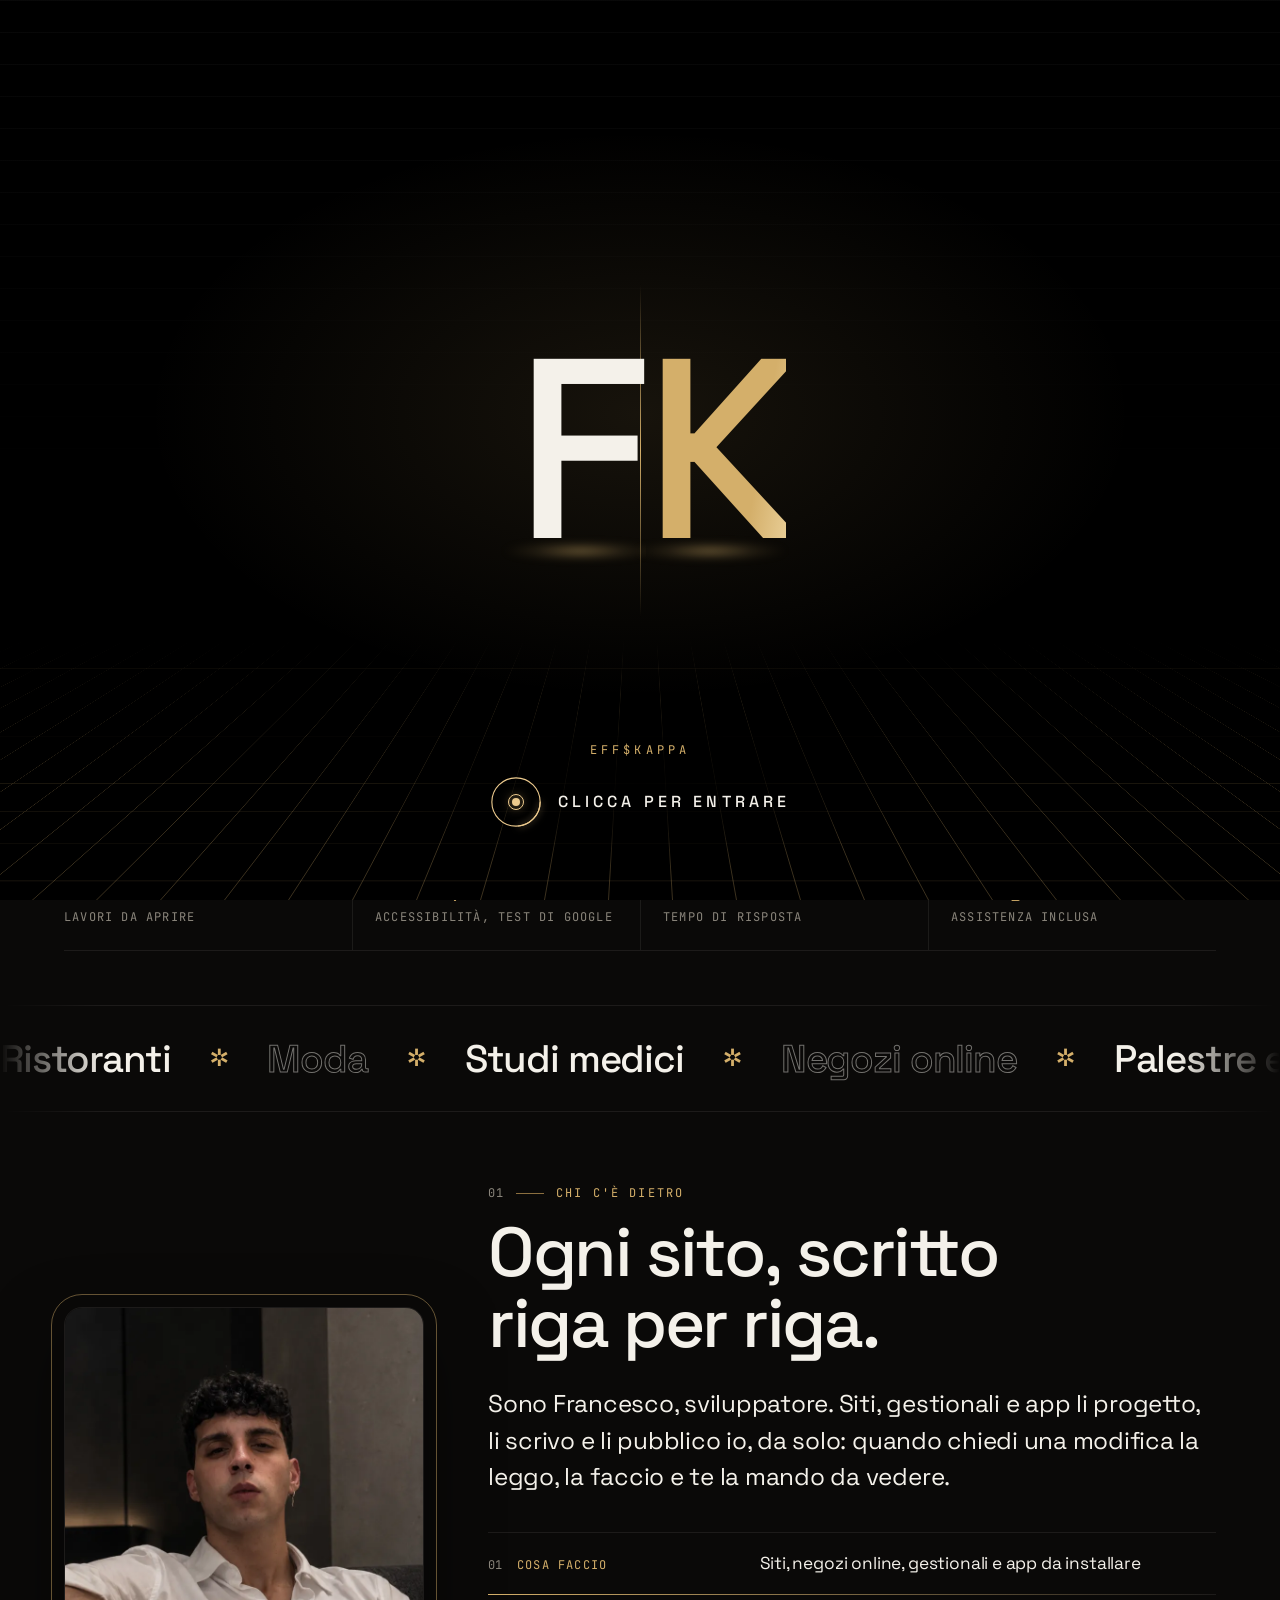
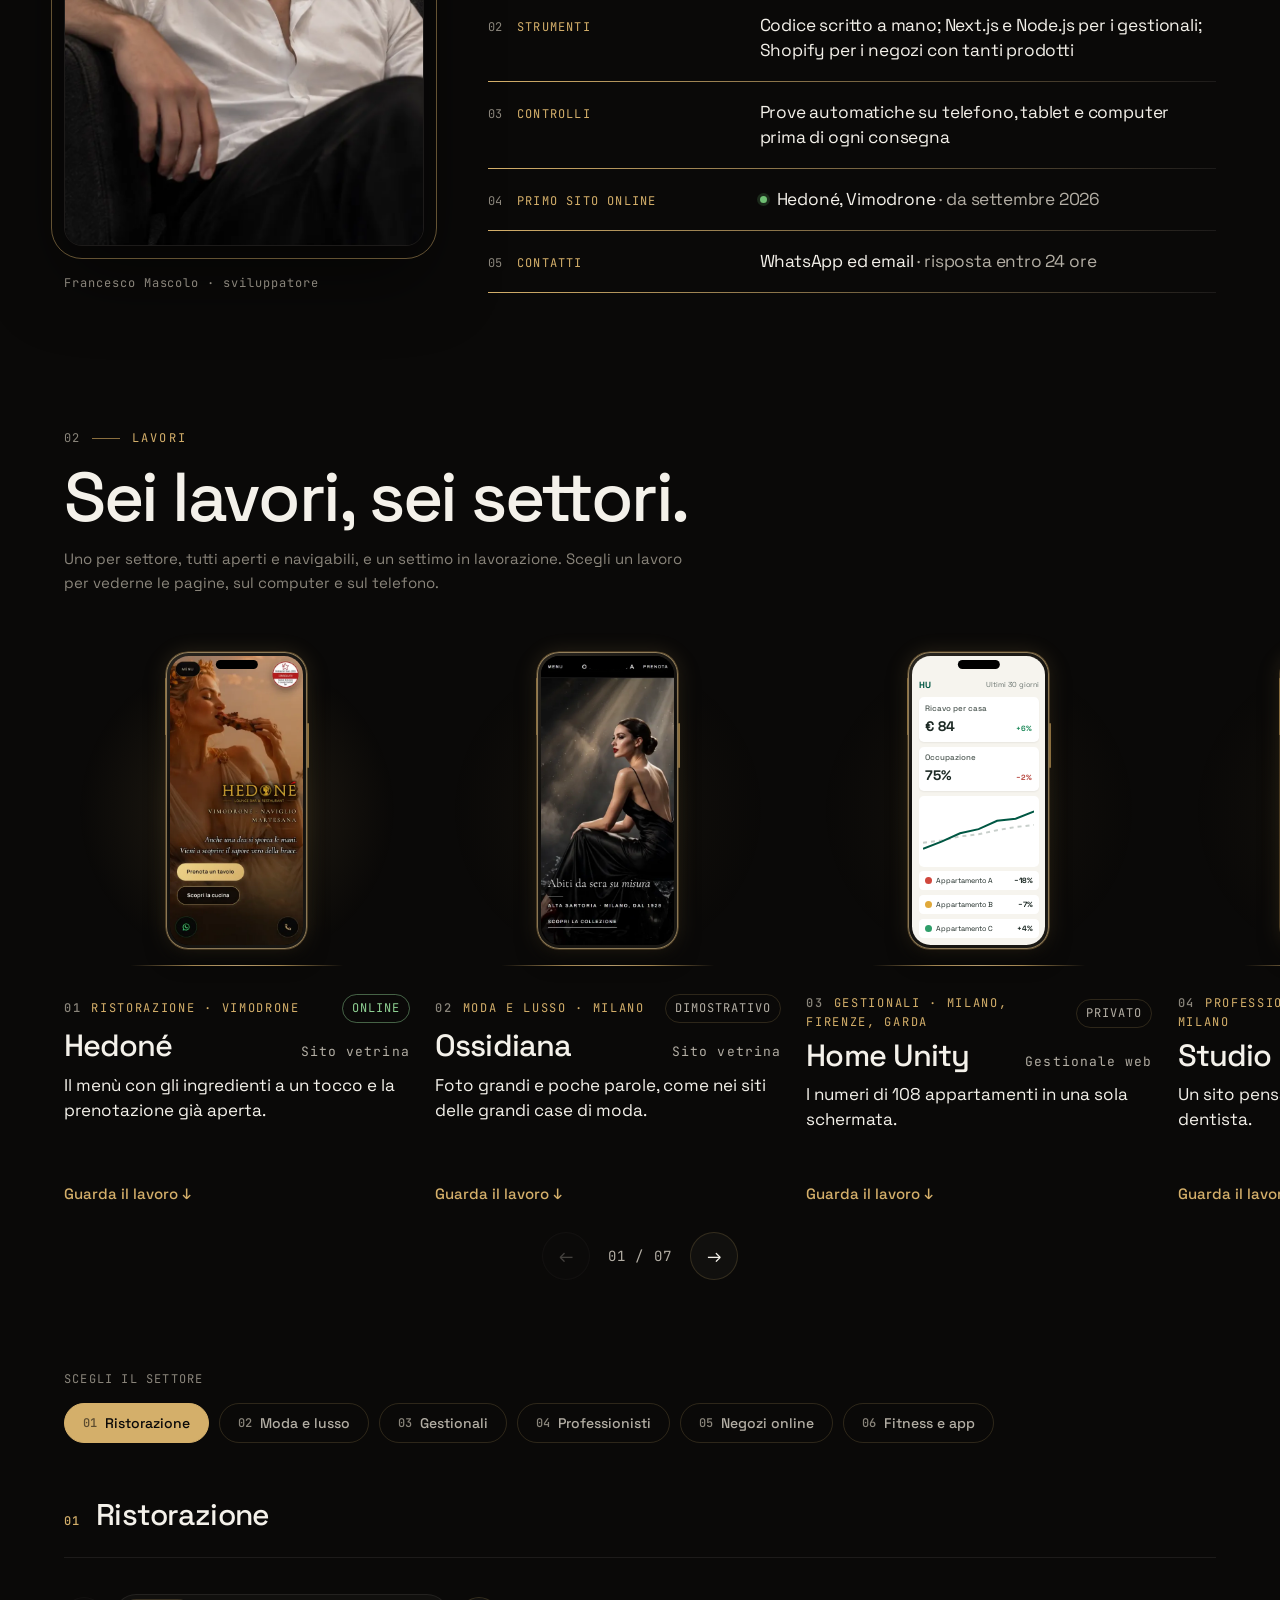
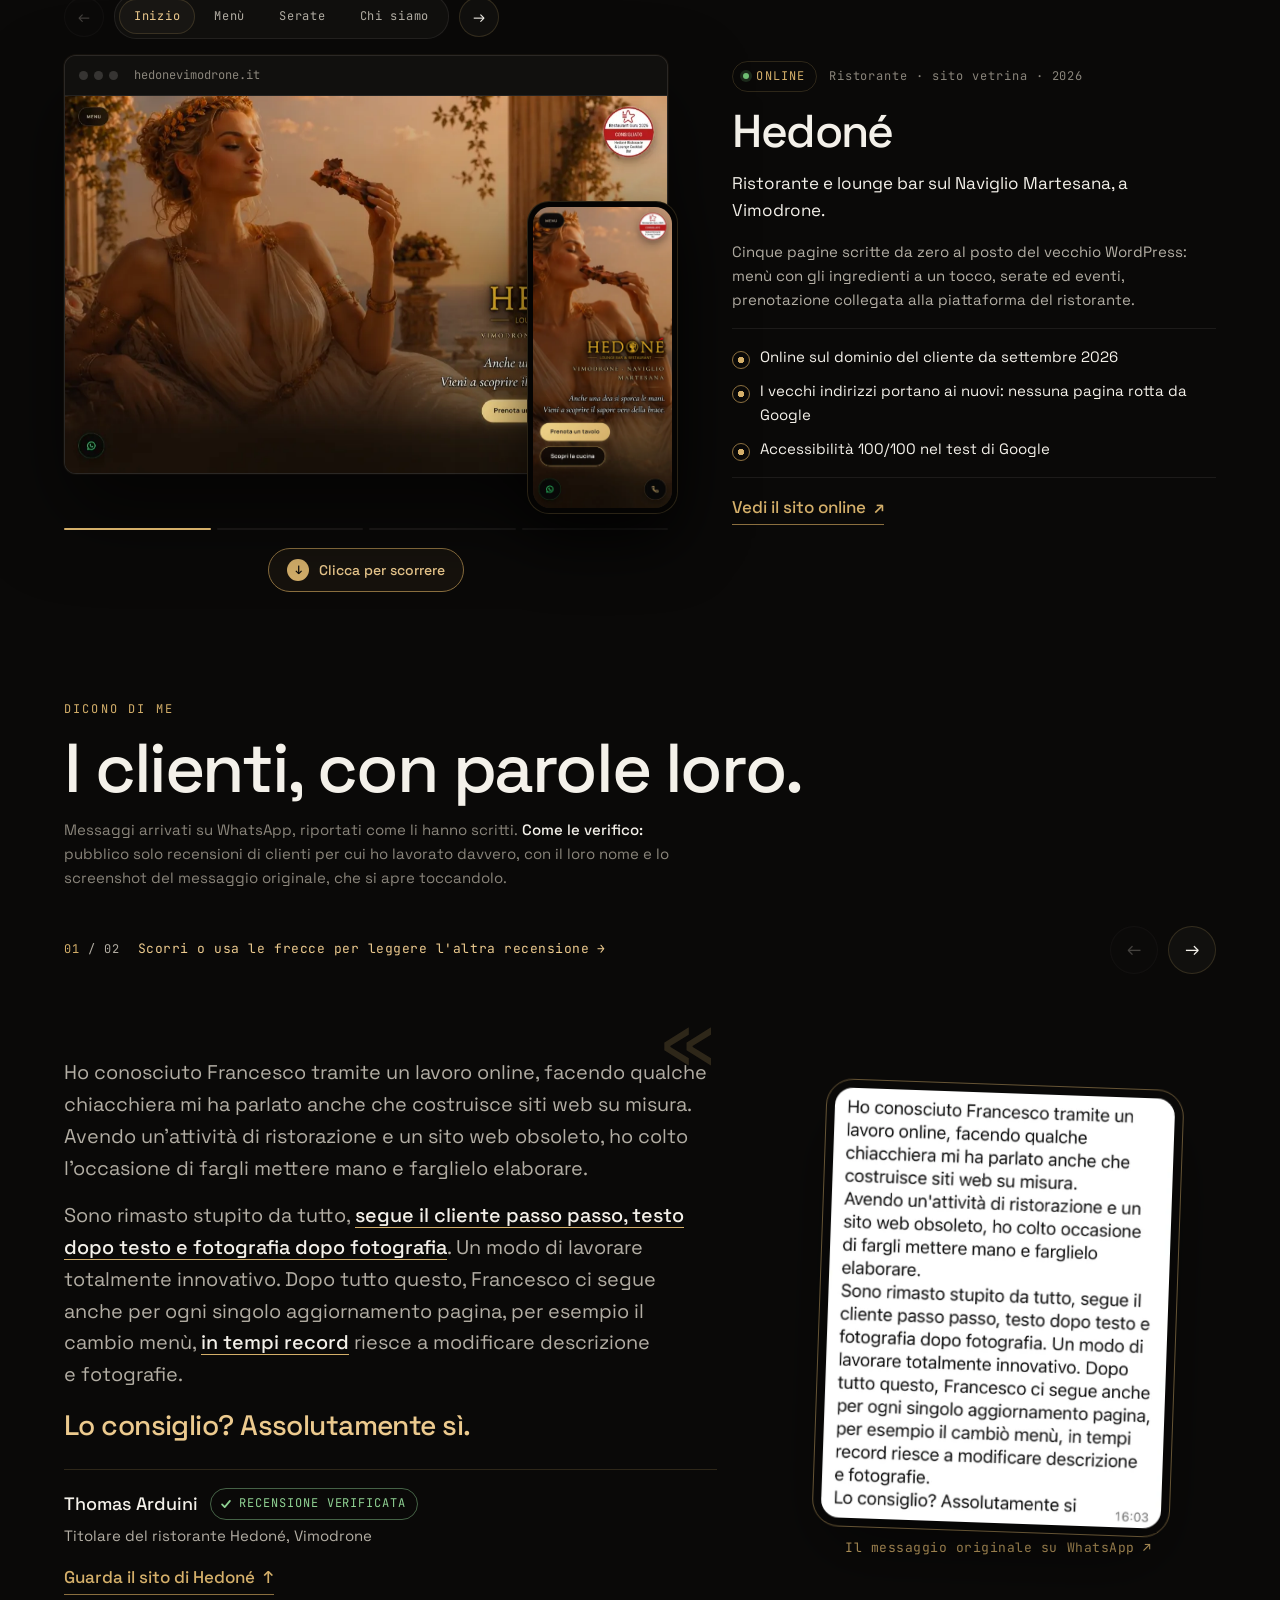
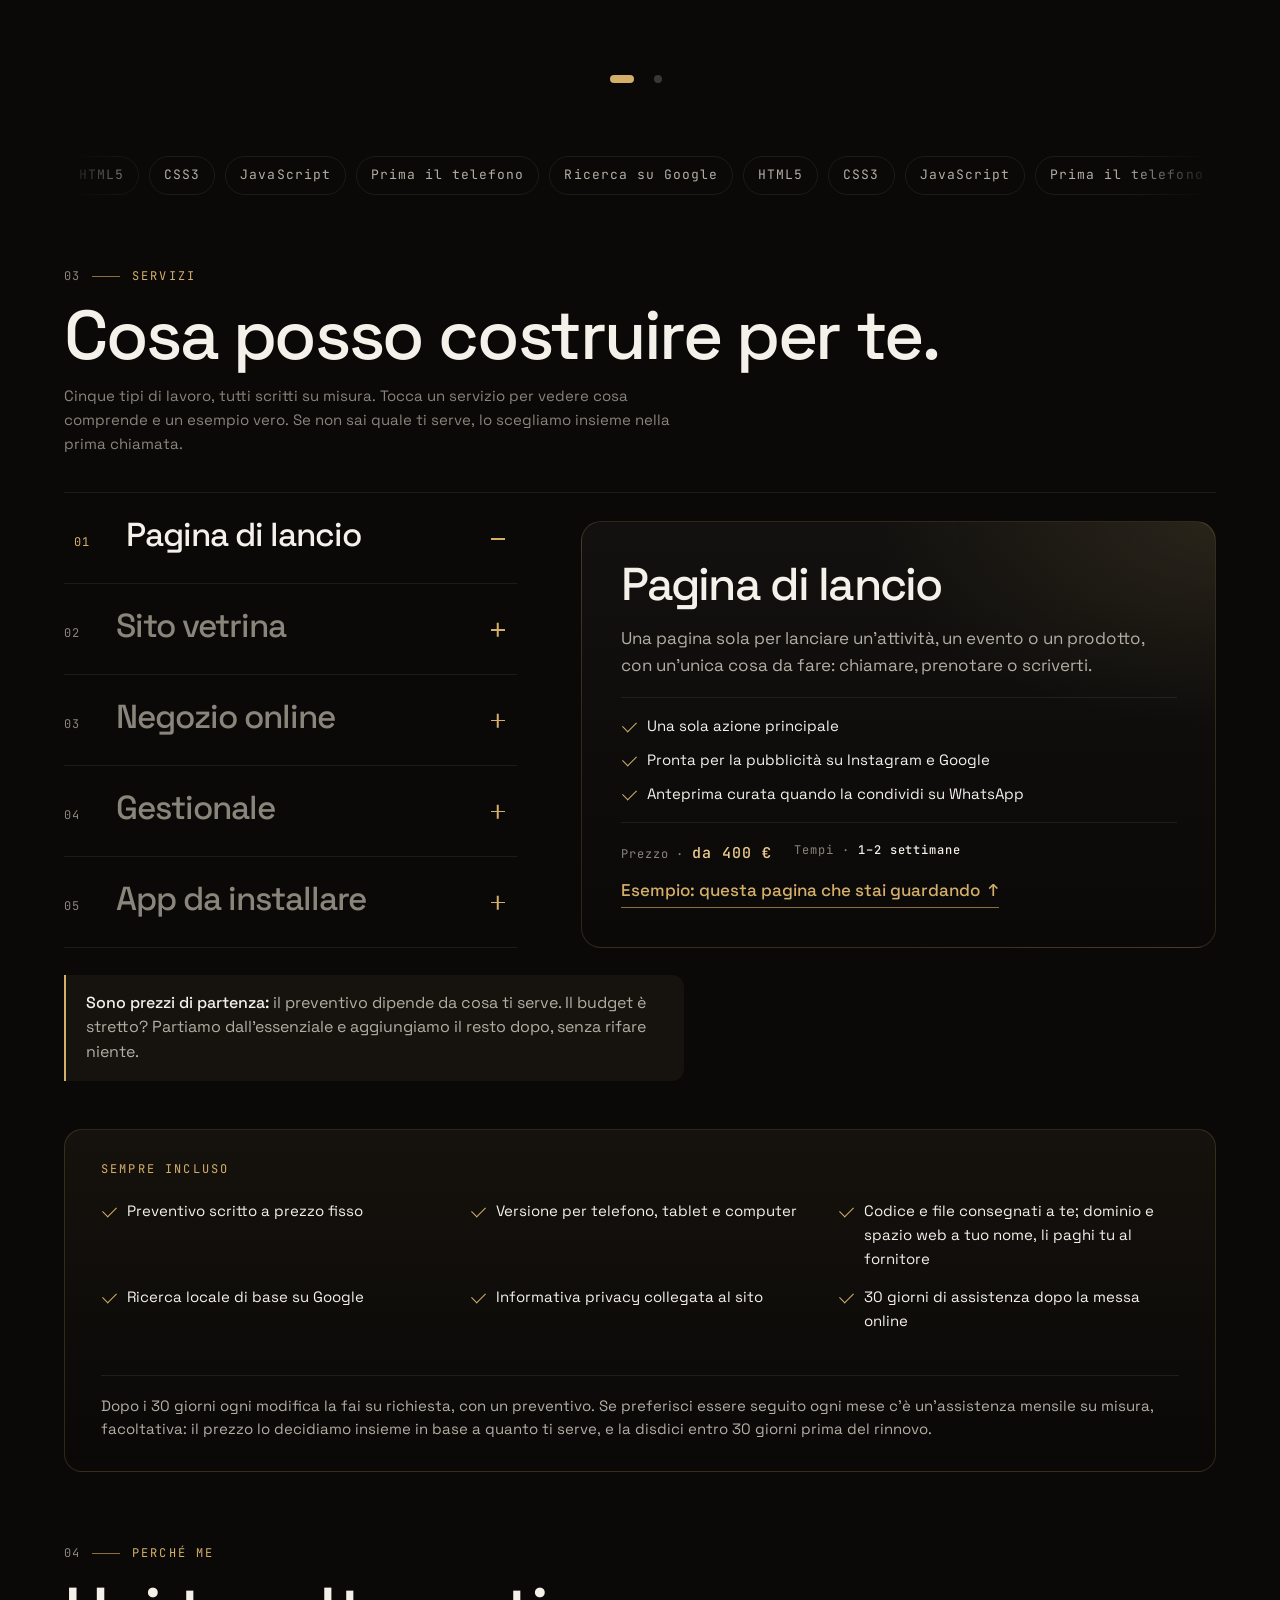
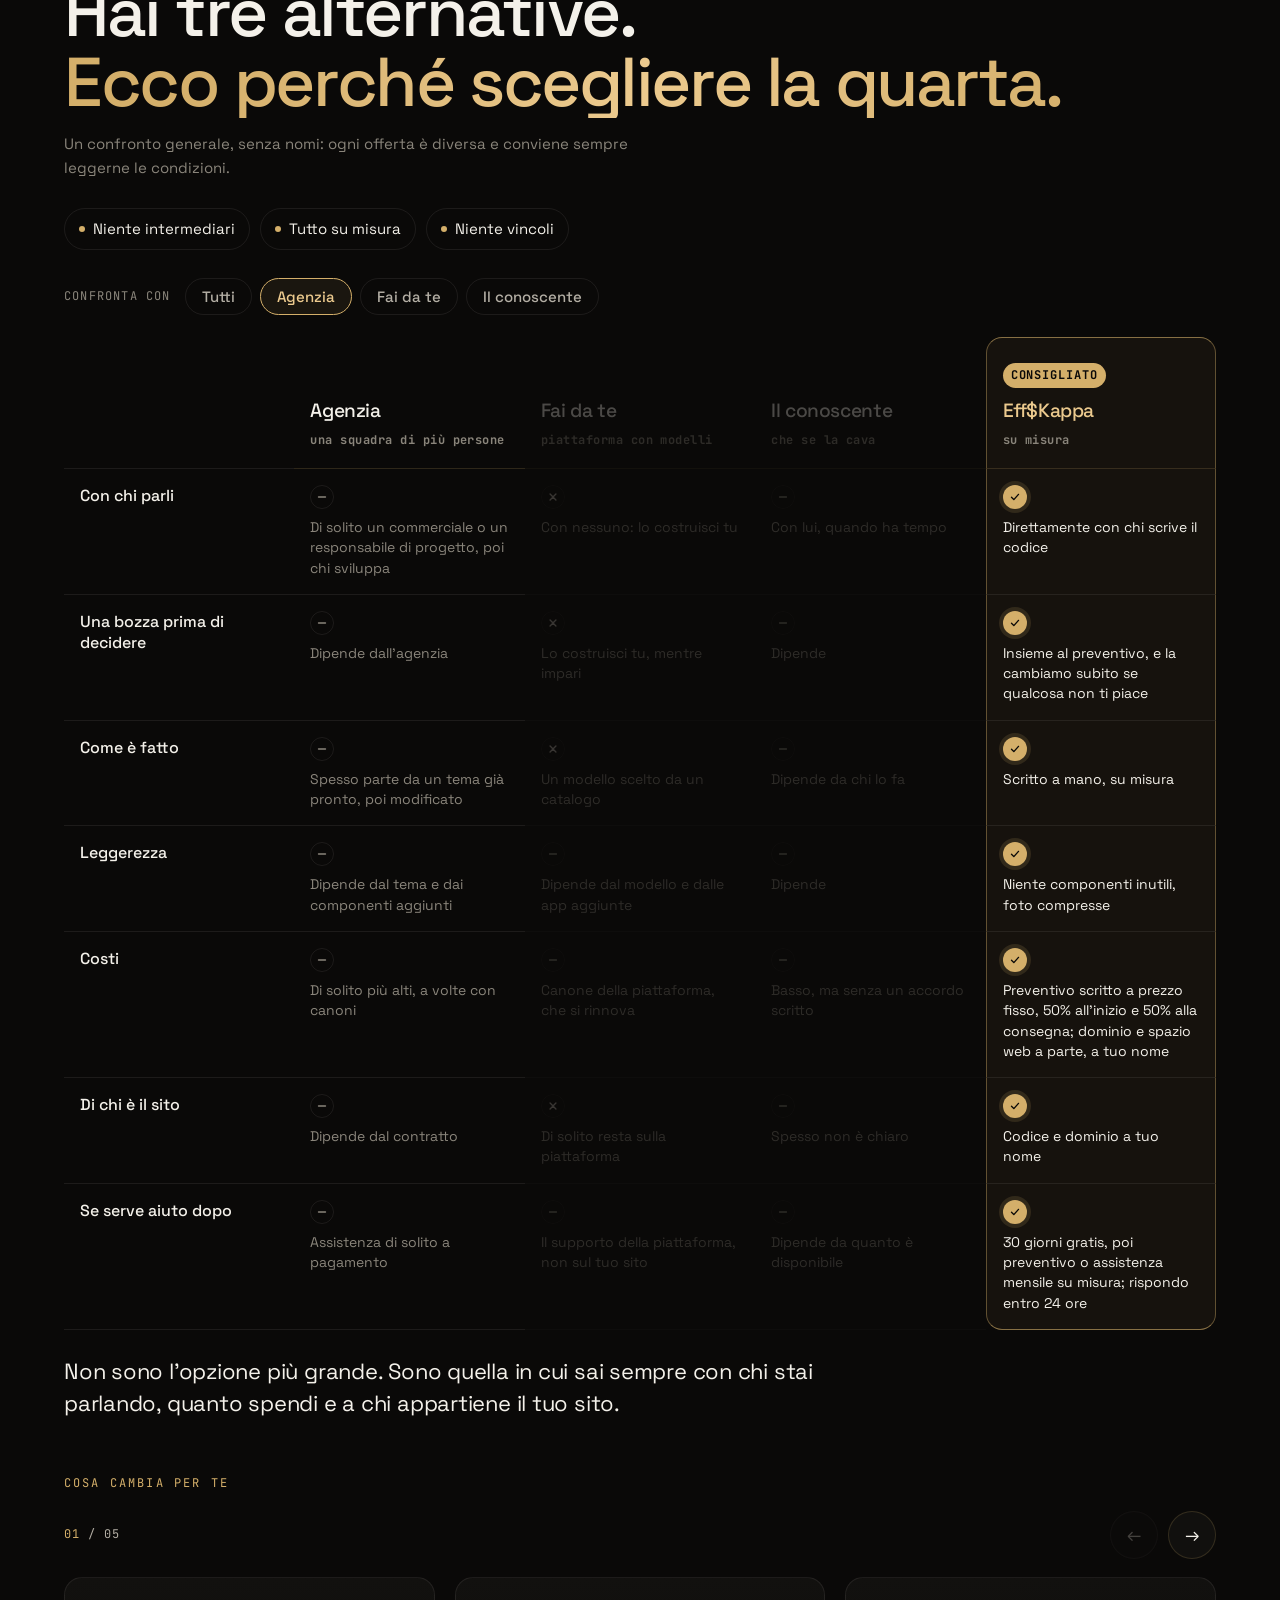
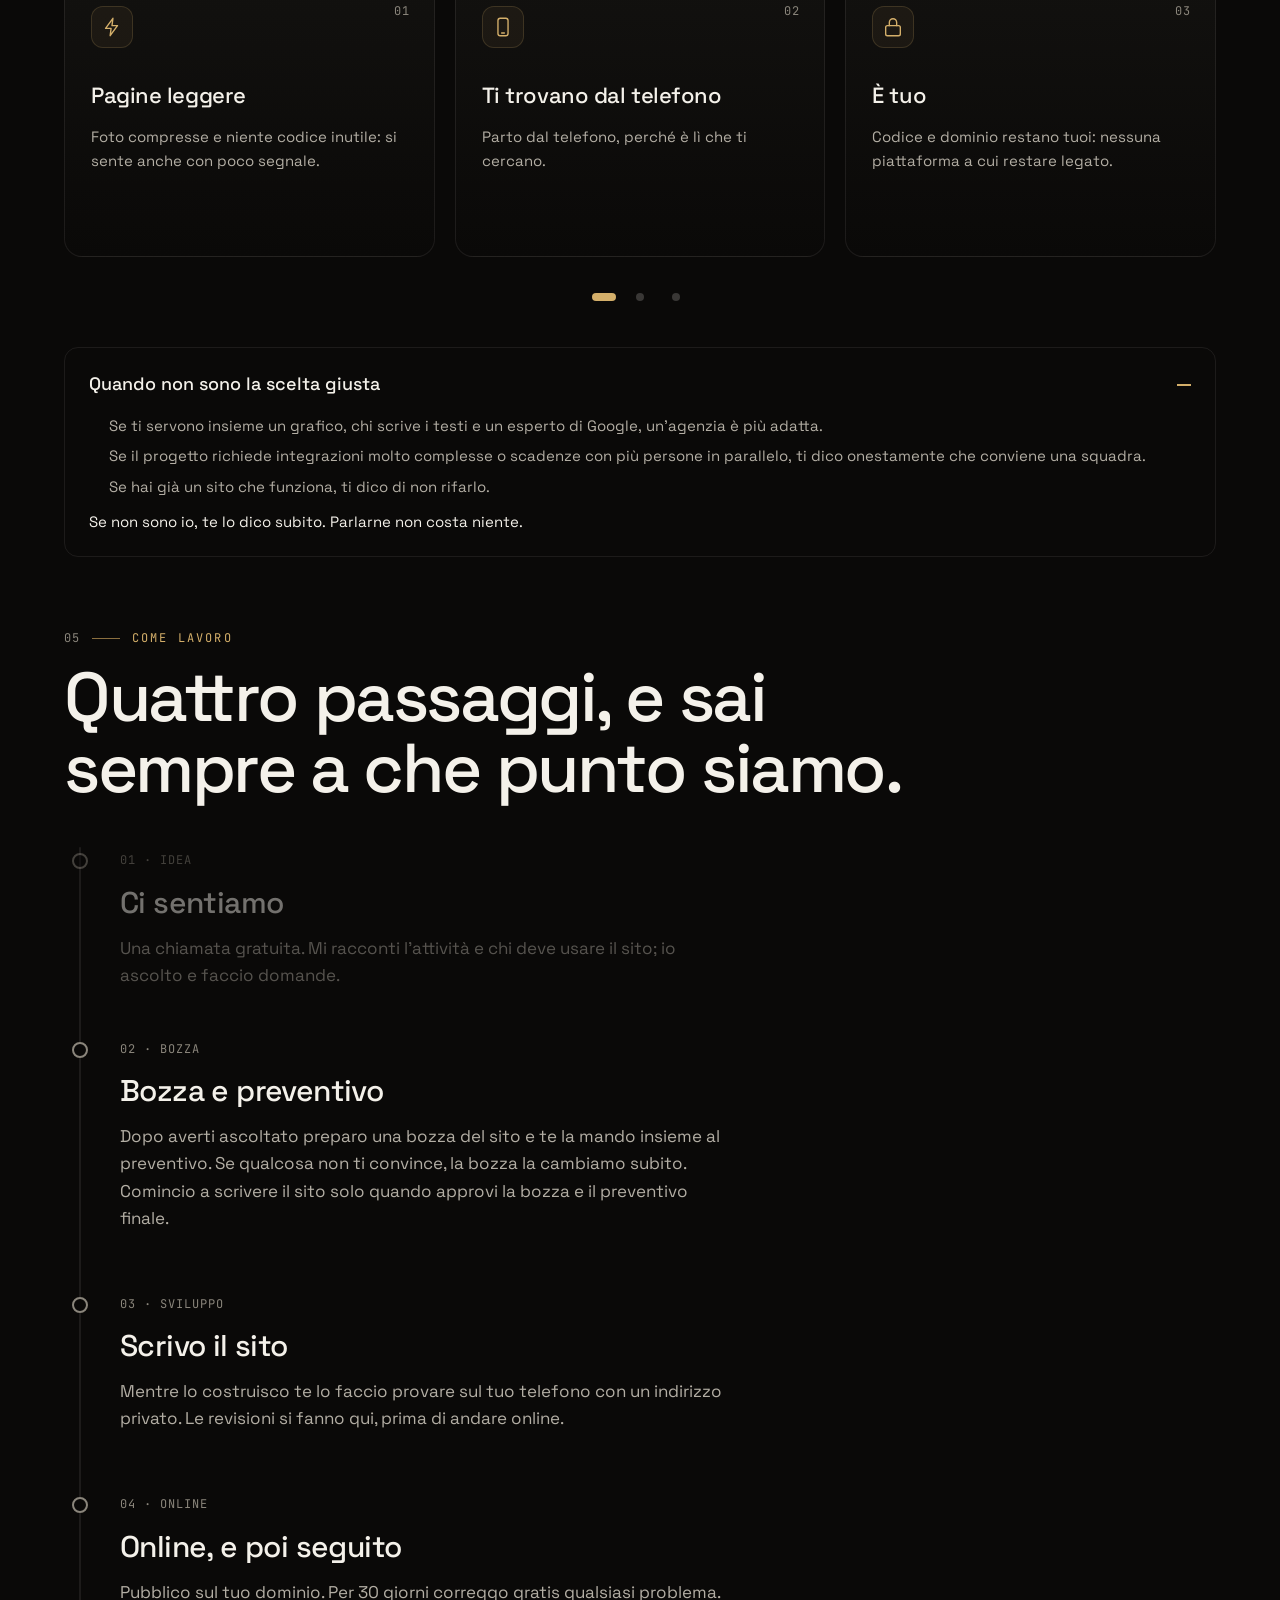
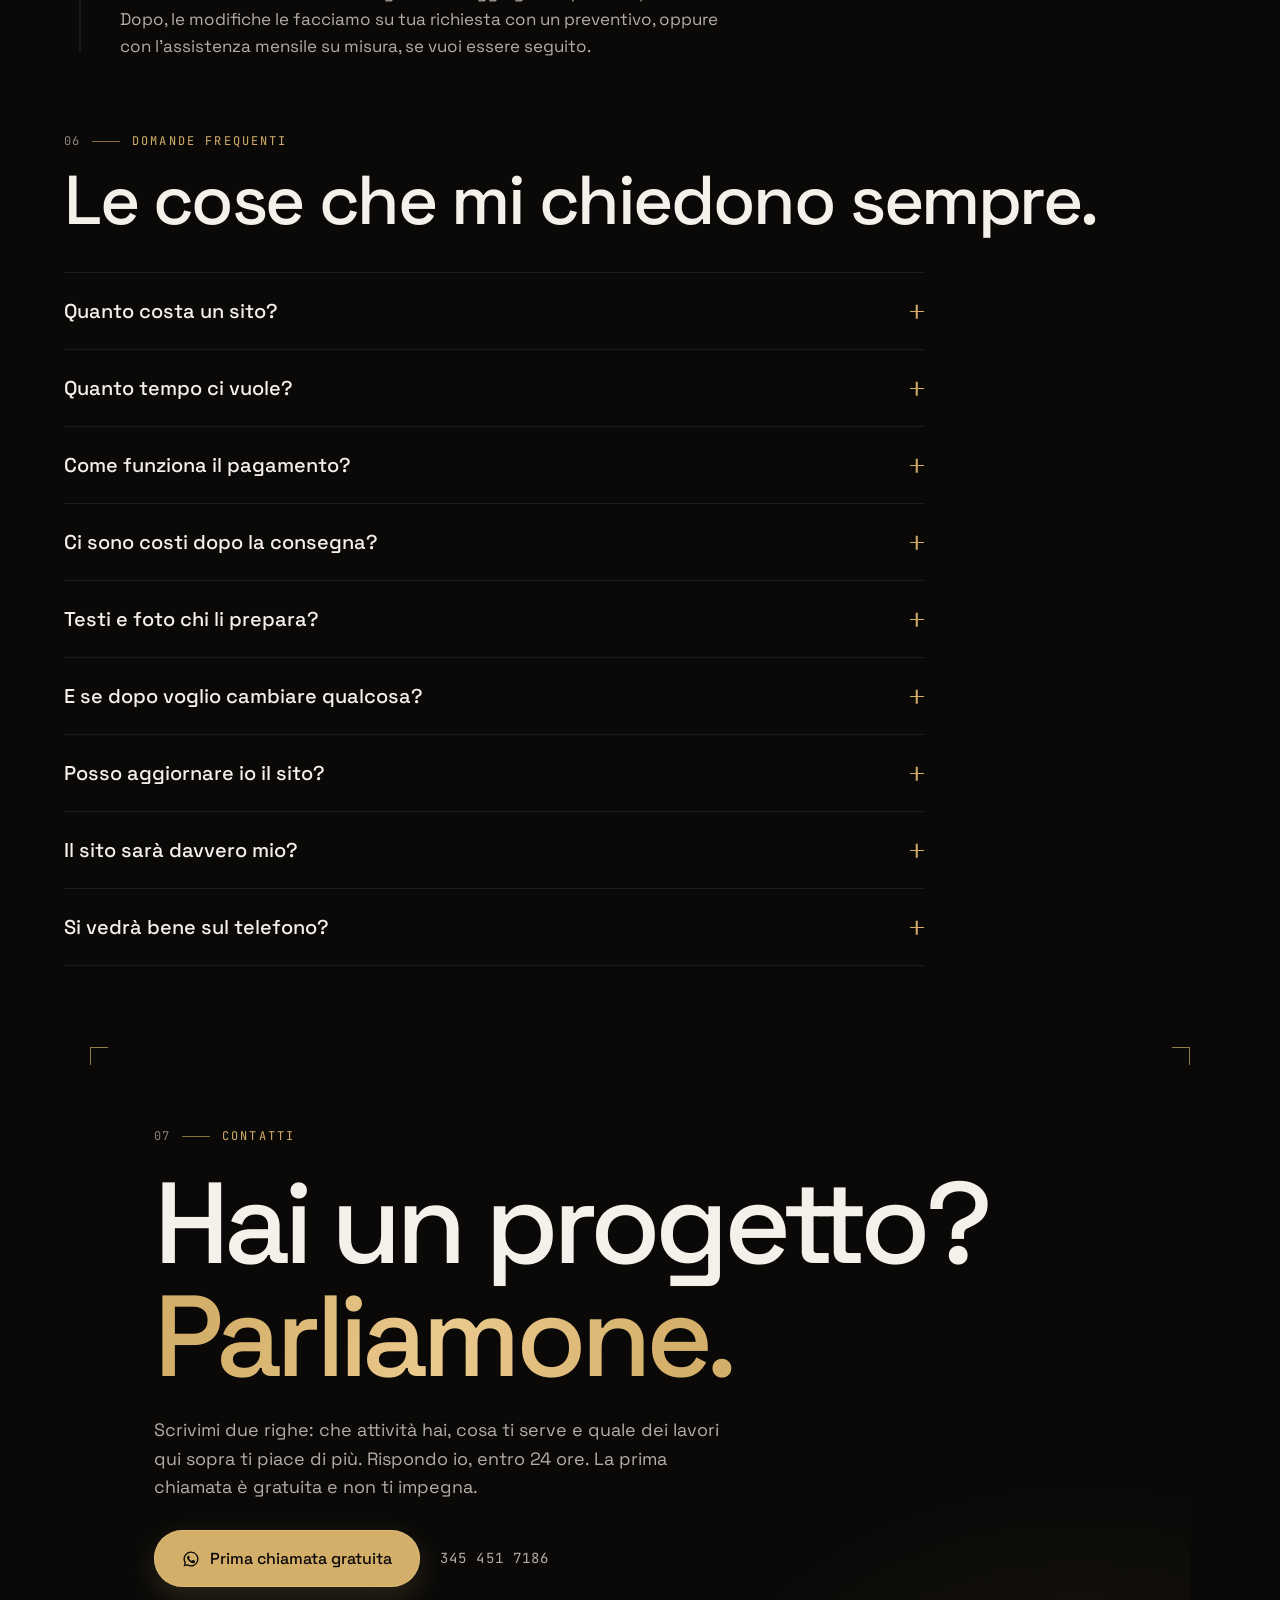
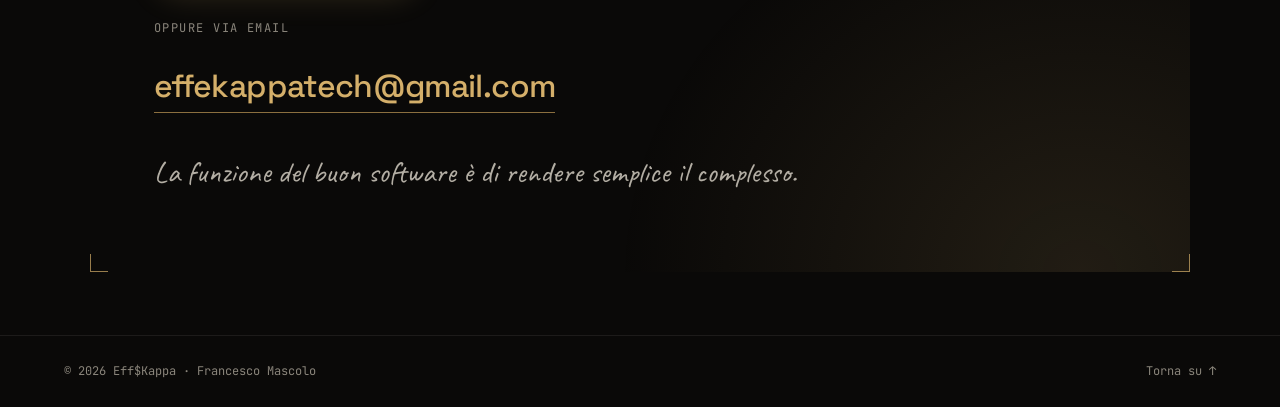
==== commit d64d47cc: "feat: prezzi di partenza aggiornati (400 / 800 / 1.000 €) Co-Authored-By: Claude Opus 5.5 <noreply@a" ====
--- a/index.html
+++ b/index.html
@@ -587,7 +587,7 @@
               <li>Pronta per la pubblicità su Instagram e Google</li>
               <li>Anteprima curata quando la condividi su WhatsApp</li>
             </ul>
-            <div class="svc-foot"><span class="svc-meta"><span class="mono">Prezzo · <b>da 300 €</b></span><span class="mono">Tempi · <b>1–2 settimane</b></span></span><a class="project-link" href="#top">Esempio: questa pagina che stai guardando <span aria-hidden="true">↑</span></a></div>
+            <div class="svc-foot"><span class="svc-meta"><span class="mono">Prezzo · <b>da 400 €</b></span><span class="mono">Tempi · <b>1–2 settimane</b></span></span><a class="project-link" href="#top">Esempio: questa pagina che stai guardando <span aria-hidden="true">↑</span></a></div>
           </div>
         </li>
         <li class="svc-item">
@@ -600,7 +600,7 @@
               <li>Ricerca locale su Google</li>
               <li>I vecchi indirizzi portano alle pagine nuove</li>
             </ul>
-            <div class="svc-foot"><span class="svc-meta"><span class="mono">Prezzo · <b>da 500 €</b></span><span class="mono">Tempi · <b>3–6 settimane</b></span></span><a class="project-link" href="#lavoro-ristorazione">Esempio: Hedoné, ristorante sul Naviglio <span aria-hidden="true">↓</span></a></div>
+            <div class="svc-foot"><span class="svc-meta"><span class="mono">Prezzo · <b>da 800 €</b></span><span class="mono">Tempi · <b>3–6 settimane</b></span></span><a class="project-link" href="#lavoro-ristorazione">Esempio: Hedoné, ristorante sul Naviglio <span aria-hidden="true">↓</span></a></div>
           </div>
         </li>
         <li class="svc-item">
@@ -613,7 +613,7 @@
               <li>Carrello, sconti e confezione regalo</li>
               <li>Pagamenti con Stripe o Shopify</li>
             </ul>
-            <div class="svc-foot"><span class="svc-meta"><span class="mono">Prezzo · <b>da 900 €</b></span><span class="mono">Tempi · <b>nel preventivo</b></span></span><a class="project-link" href="#lavoro-ecommerce">Esempio: Michelangelo Beauty, cosmetica <span aria-hidden="true">↓</span></a></div>
+            <div class="svc-foot"><span class="svc-meta"><span class="mono">Prezzo · <b>da 1.000 €</b></span><span class="mono">Tempi · <b>nel preventivo</b></span></span><a class="project-link" href="#lavoro-ecommerce">Esempio: Michelangelo Beauty, cosmetica <span aria-hidden="true">↓</span></a></div>
           </div>
         </li>
         <li class="svc-item">
@@ -816,7 +816,7 @@
       <div class="faq-list" data-reveal>
         <details class="faq-item">
           <summary>Quanto costa un sito?<span class="faq-icon" aria-hidden="true"></span></summary>
-          <p>Si parte da 300 € per una pagina di lancio, 500 € per un sito vetrina e 900 € per un negozio online; gestionali e app su preventivo. Il prezzo finale dipende da cosa ti serve: prima ti ascolto, poi ti mando un preventivo scritto a prezzo fisso, e la cifra che leggi è quella che paghi, senza ore che si aggiungono strada facendo.</p>
+          <p>Si parte da 400 € per una pagina di lancio, 800 € per un sito vetrina e 1.000 € per un negozio online; gestionali e app su preventivo. Il prezzo finale dipende da cosa ti serve: prima ti ascolto, poi ti mando un preventivo scritto a prezzo fisso, e la cifra che leggi è quella che paghi, senza ore che si aggiungono strada facendo.</p>
         </details>
         <details class="faq-item">
           <summary>Quanto tempo ci vuole?<span class="faq-icon" aria-hidden="true"></span></summary>
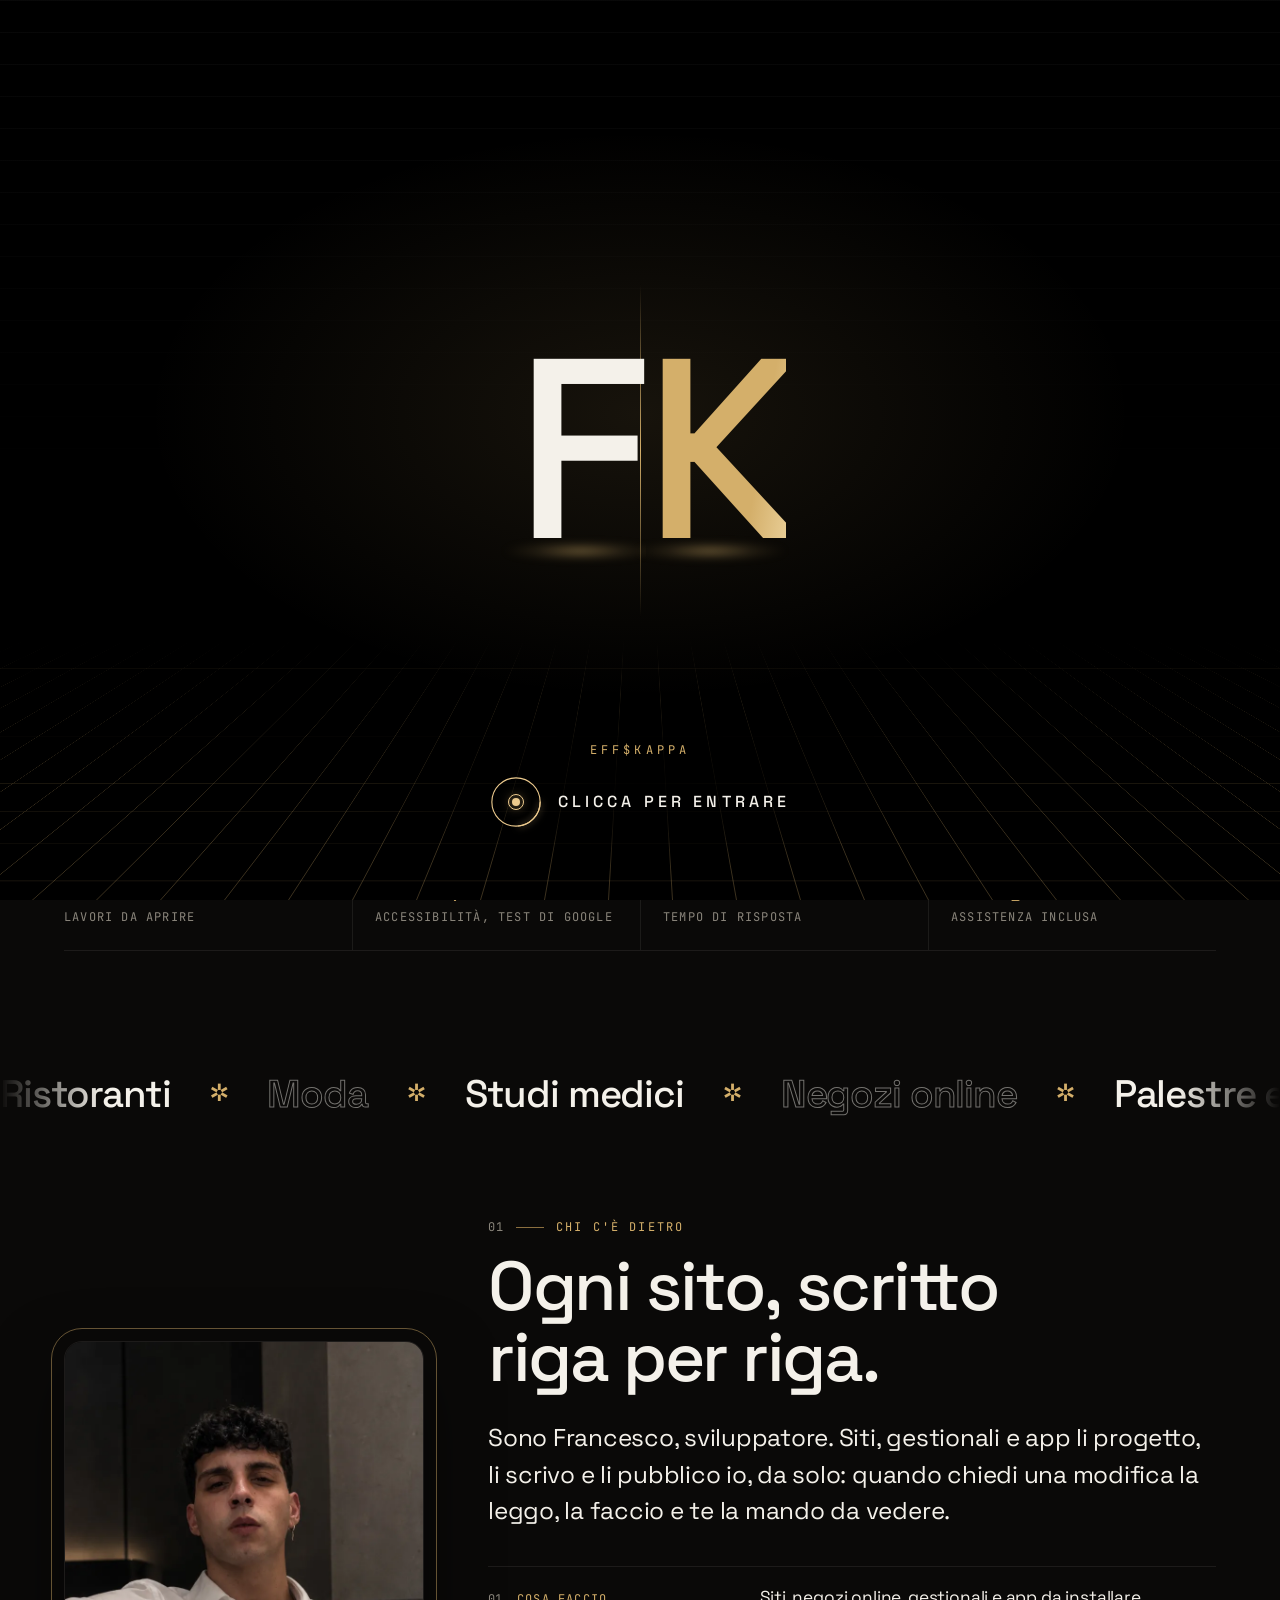
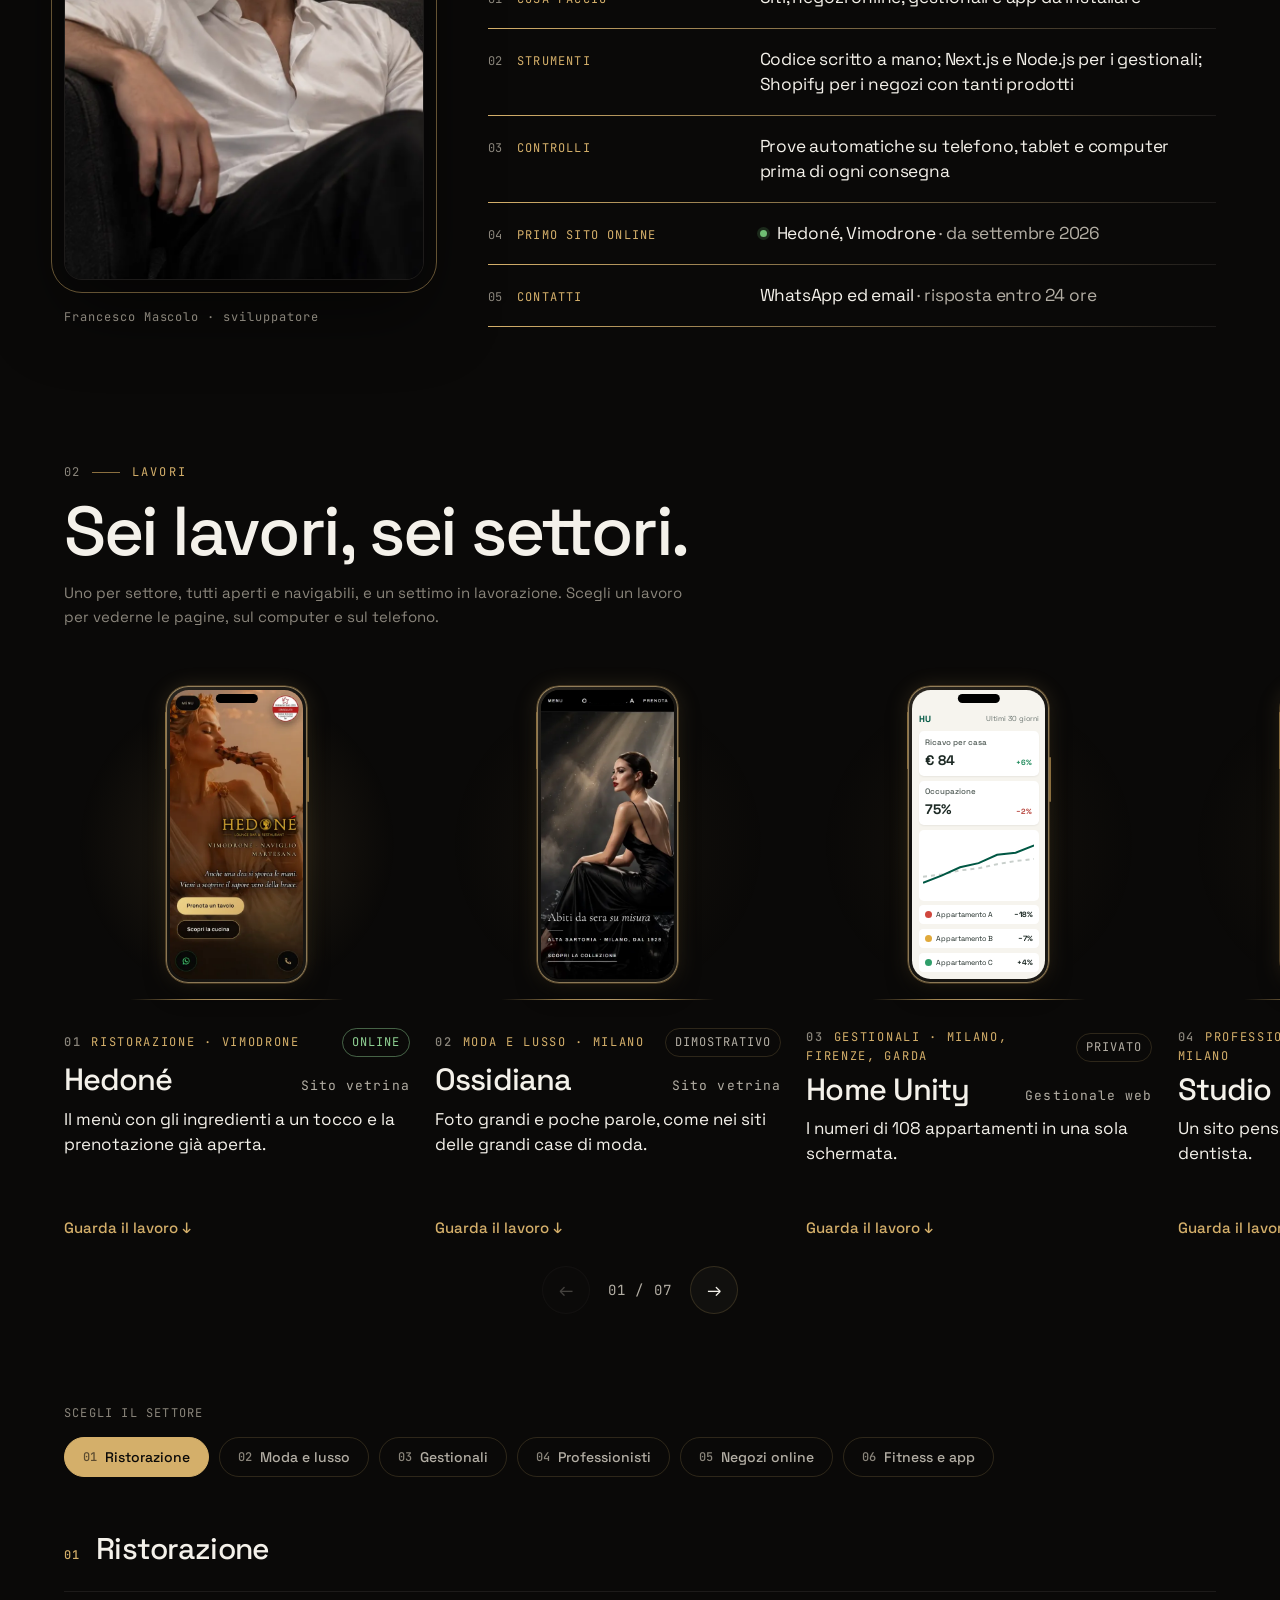
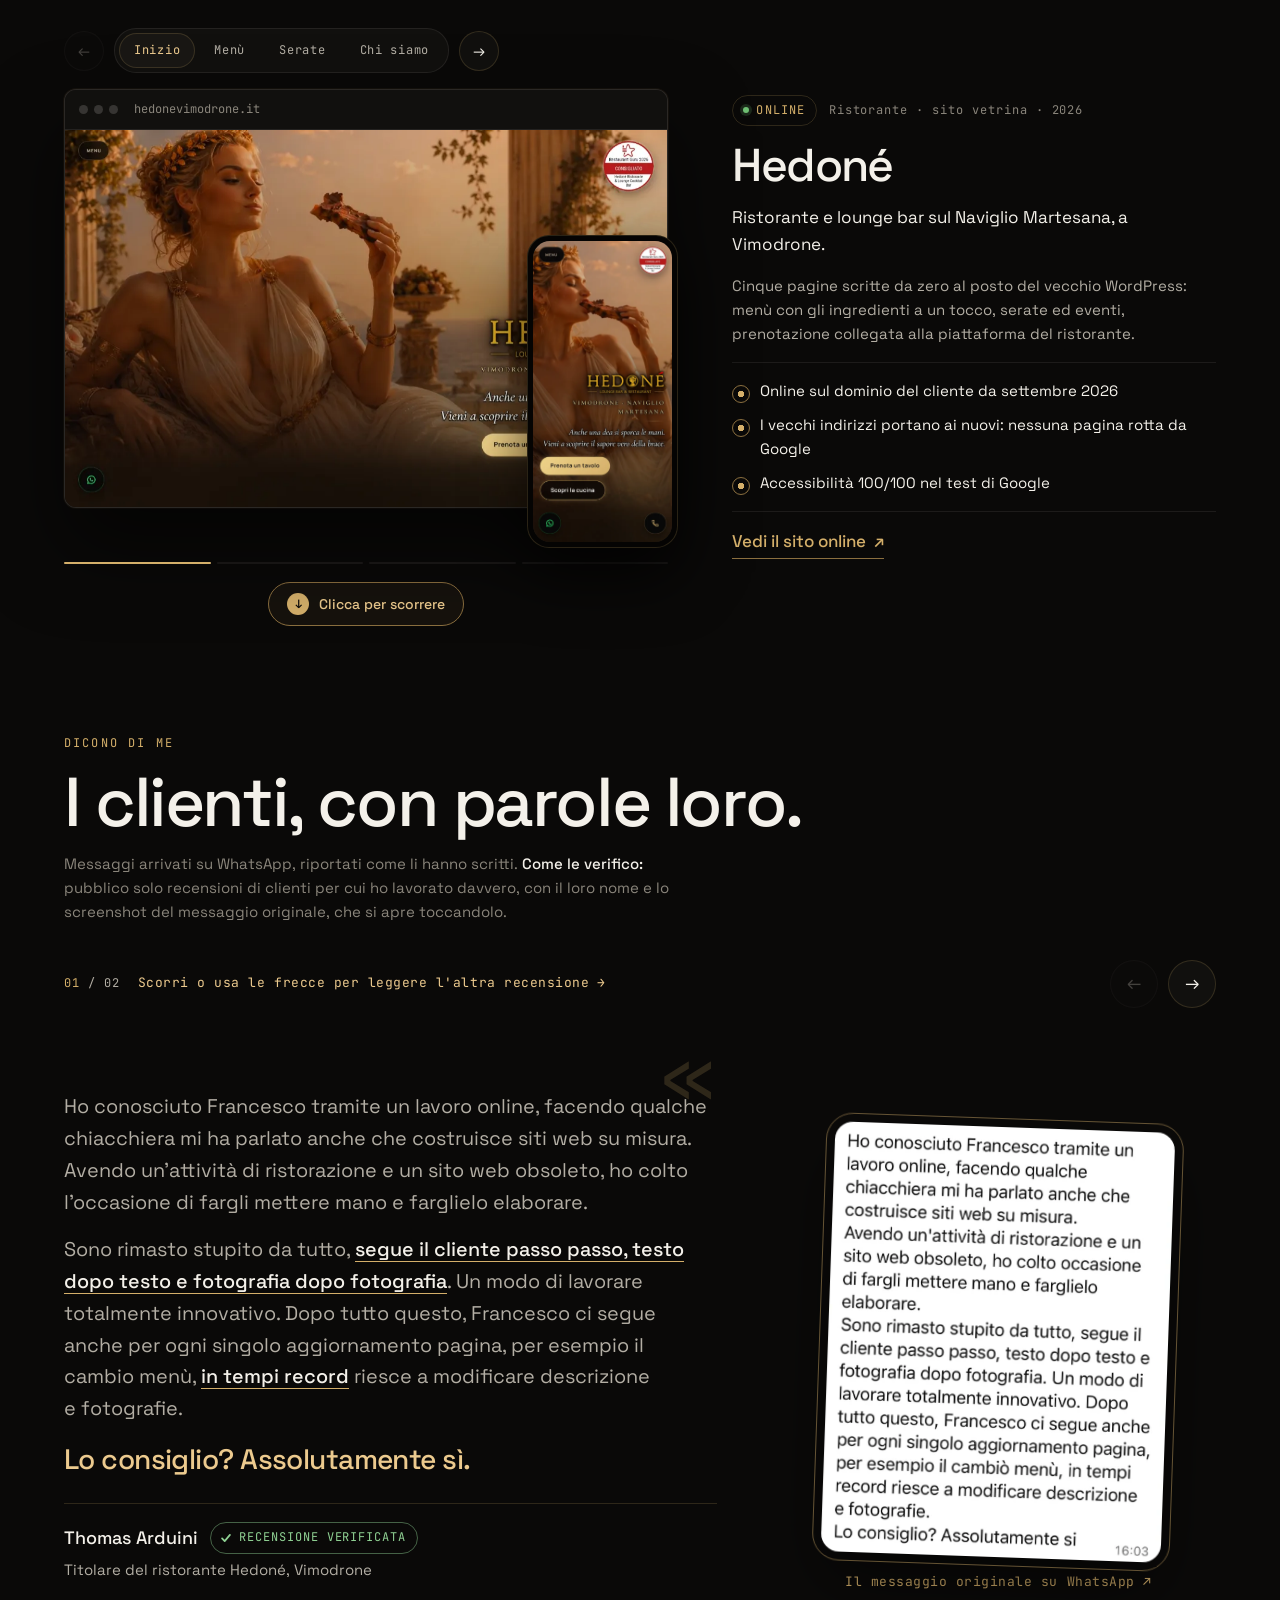
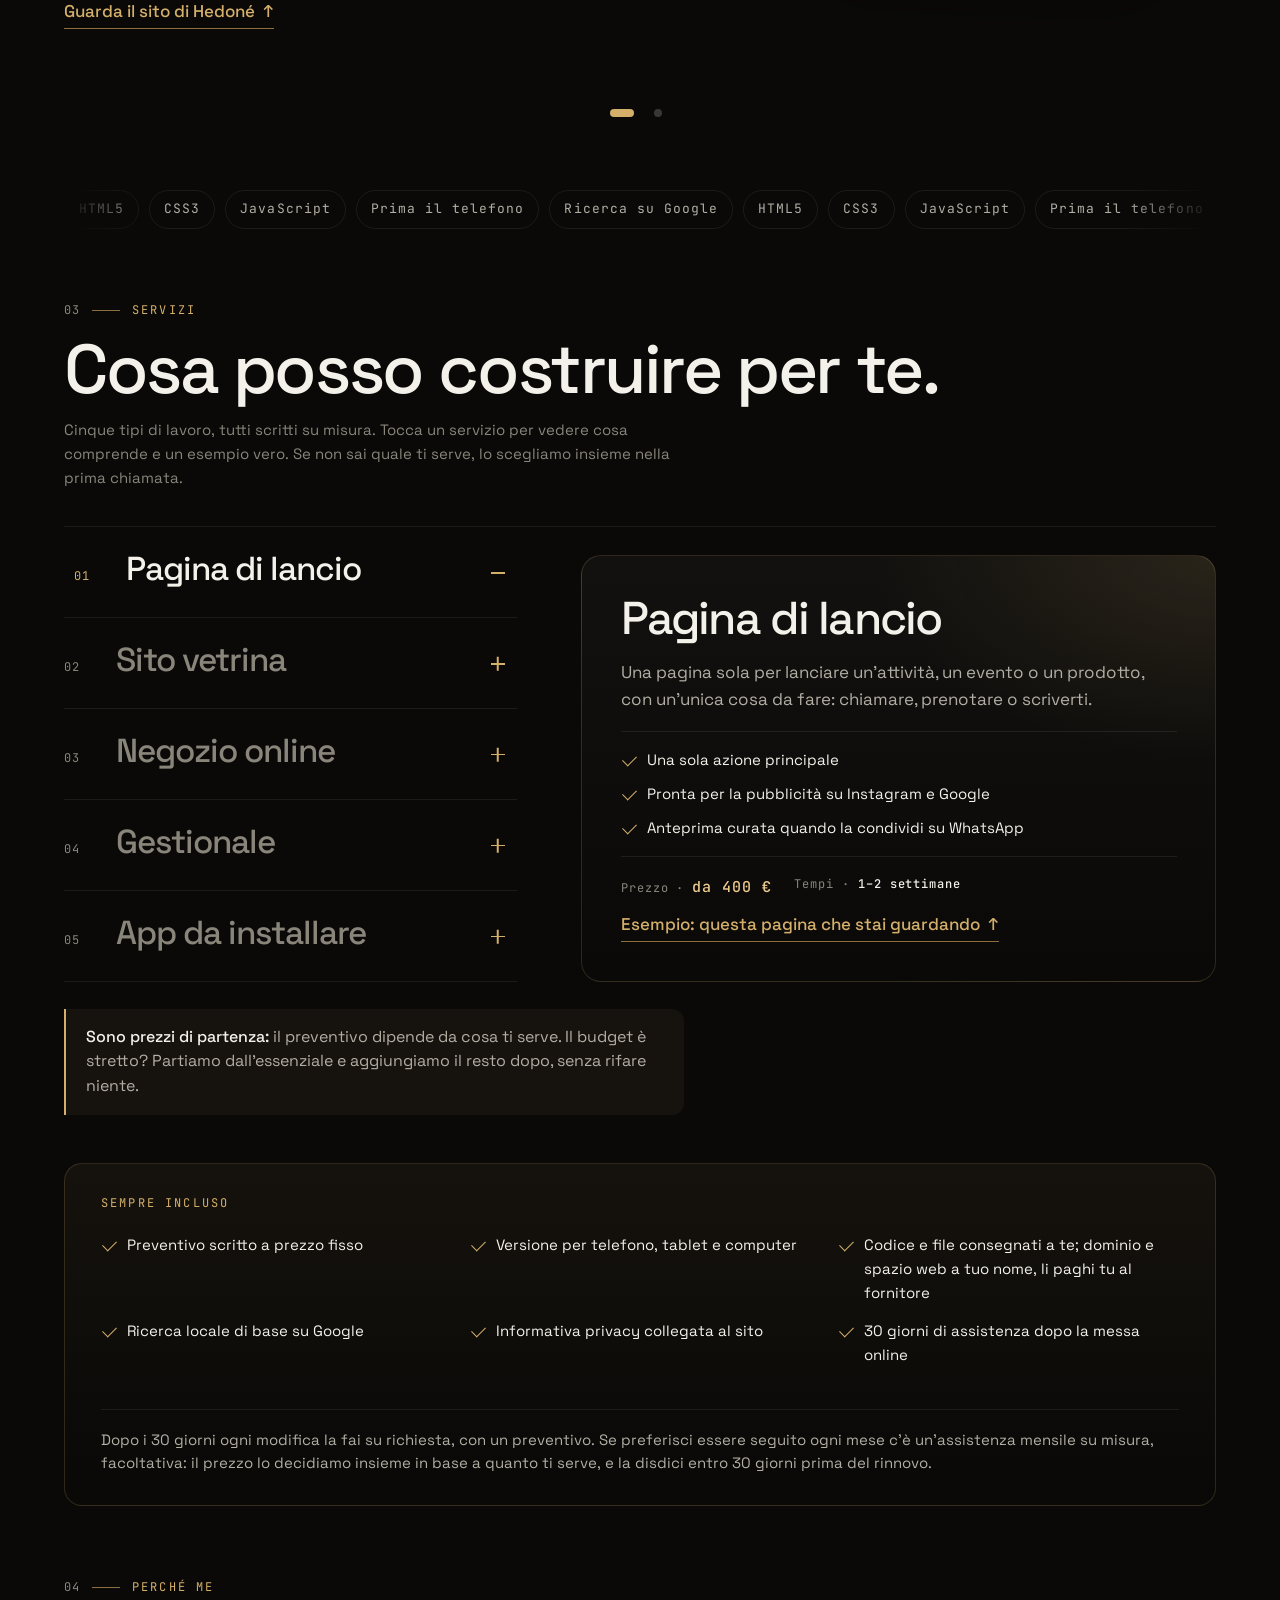
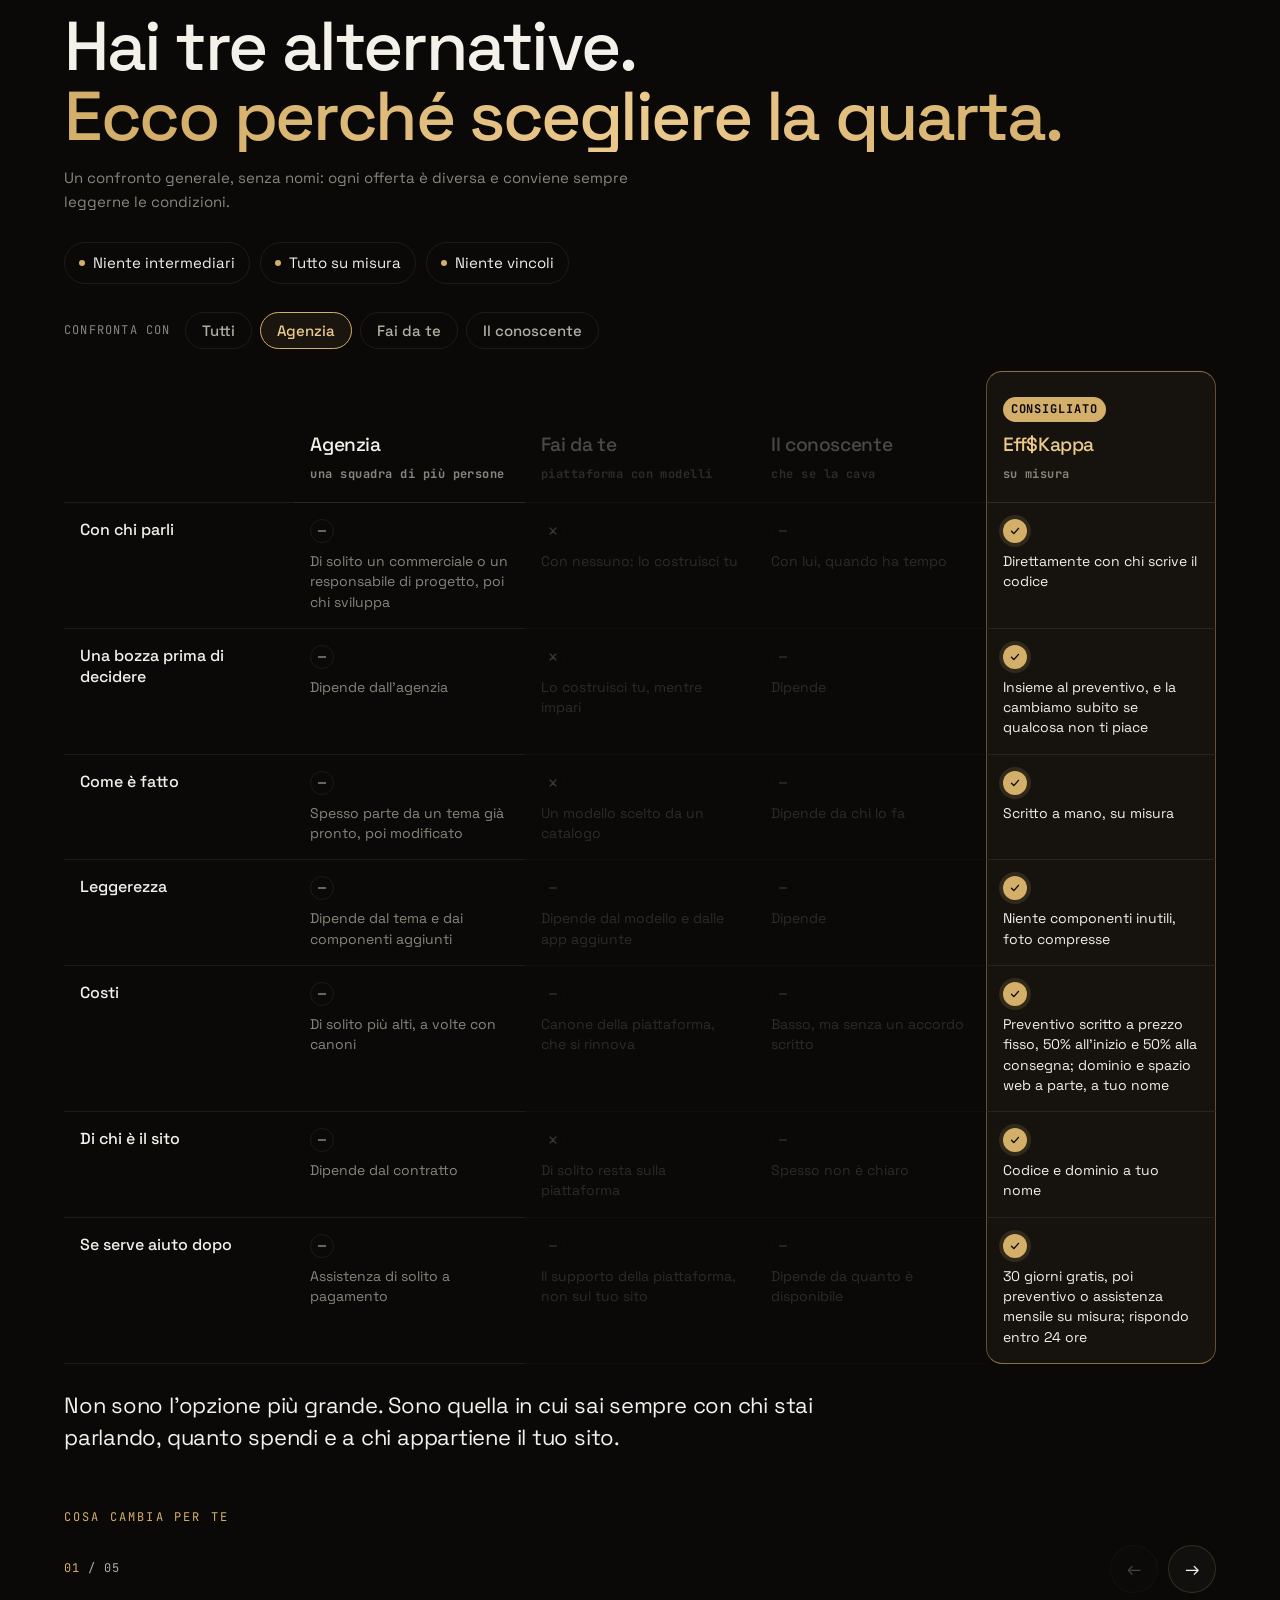
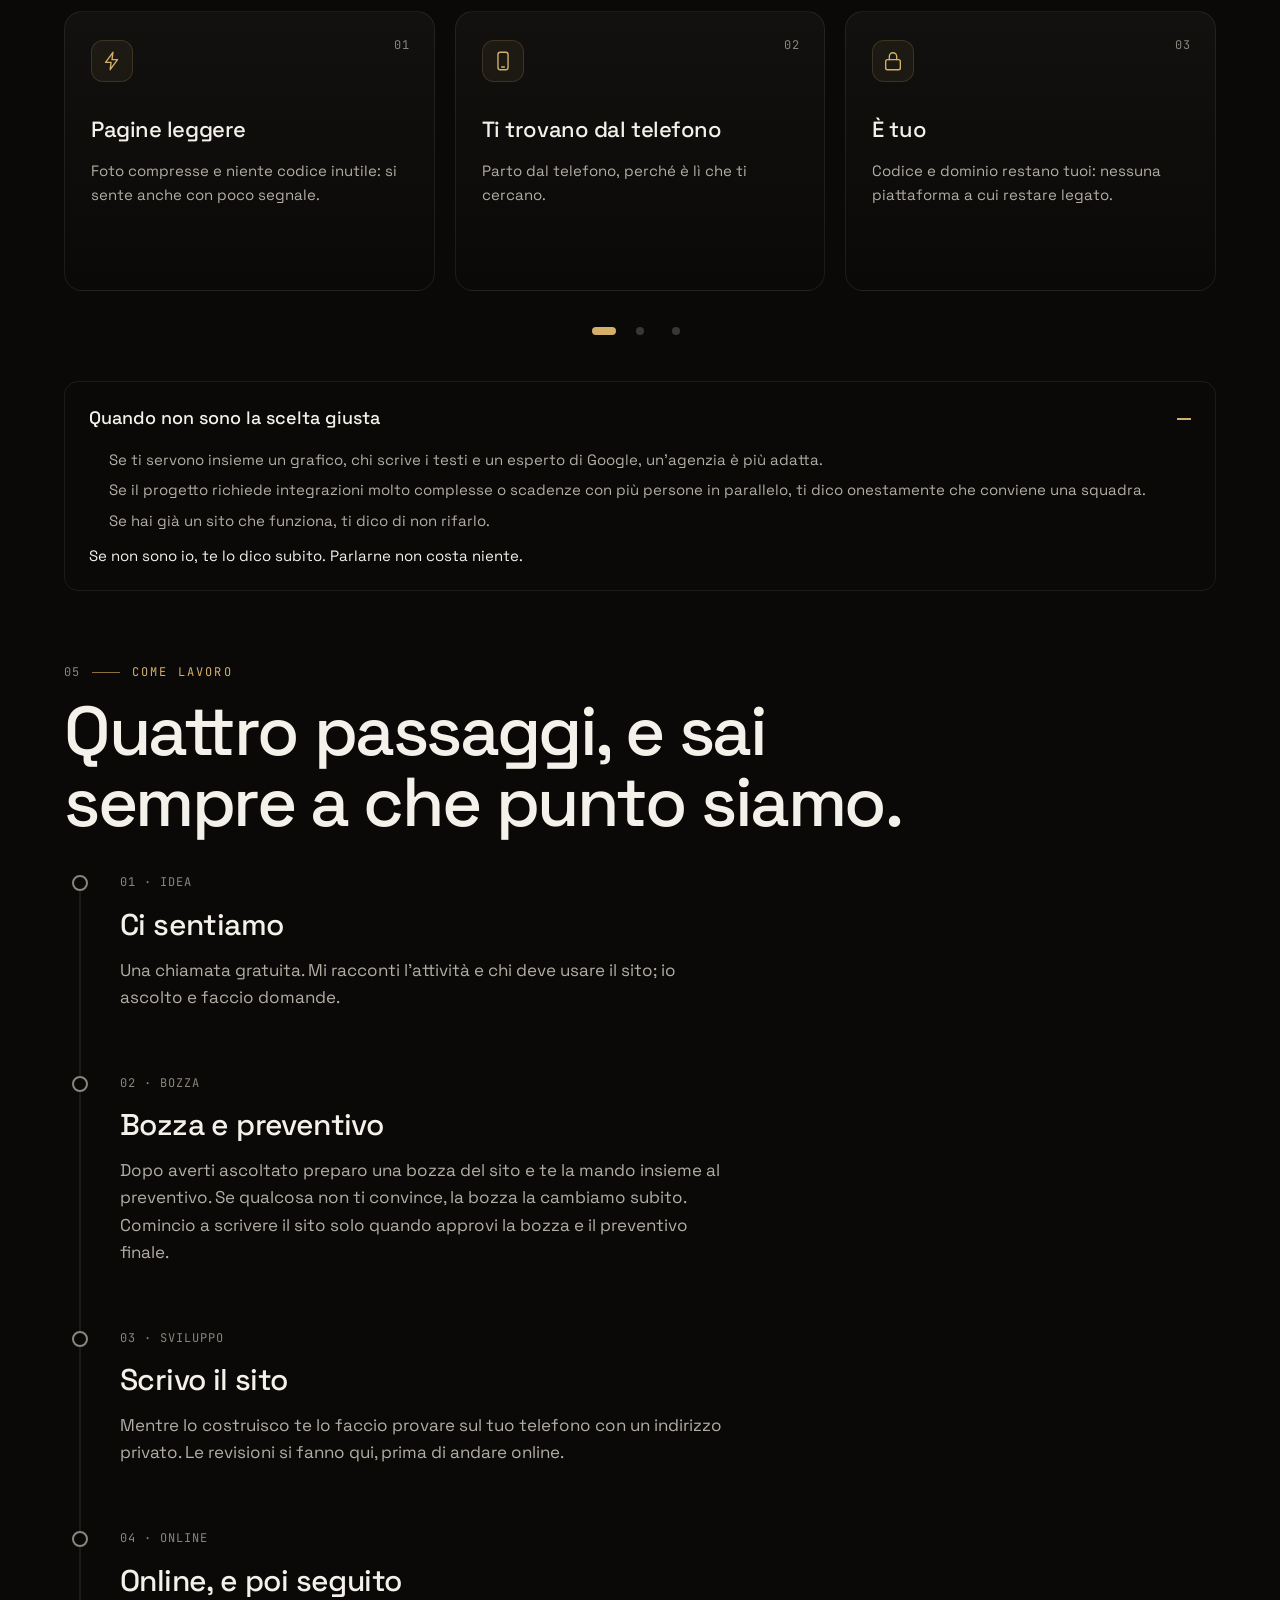
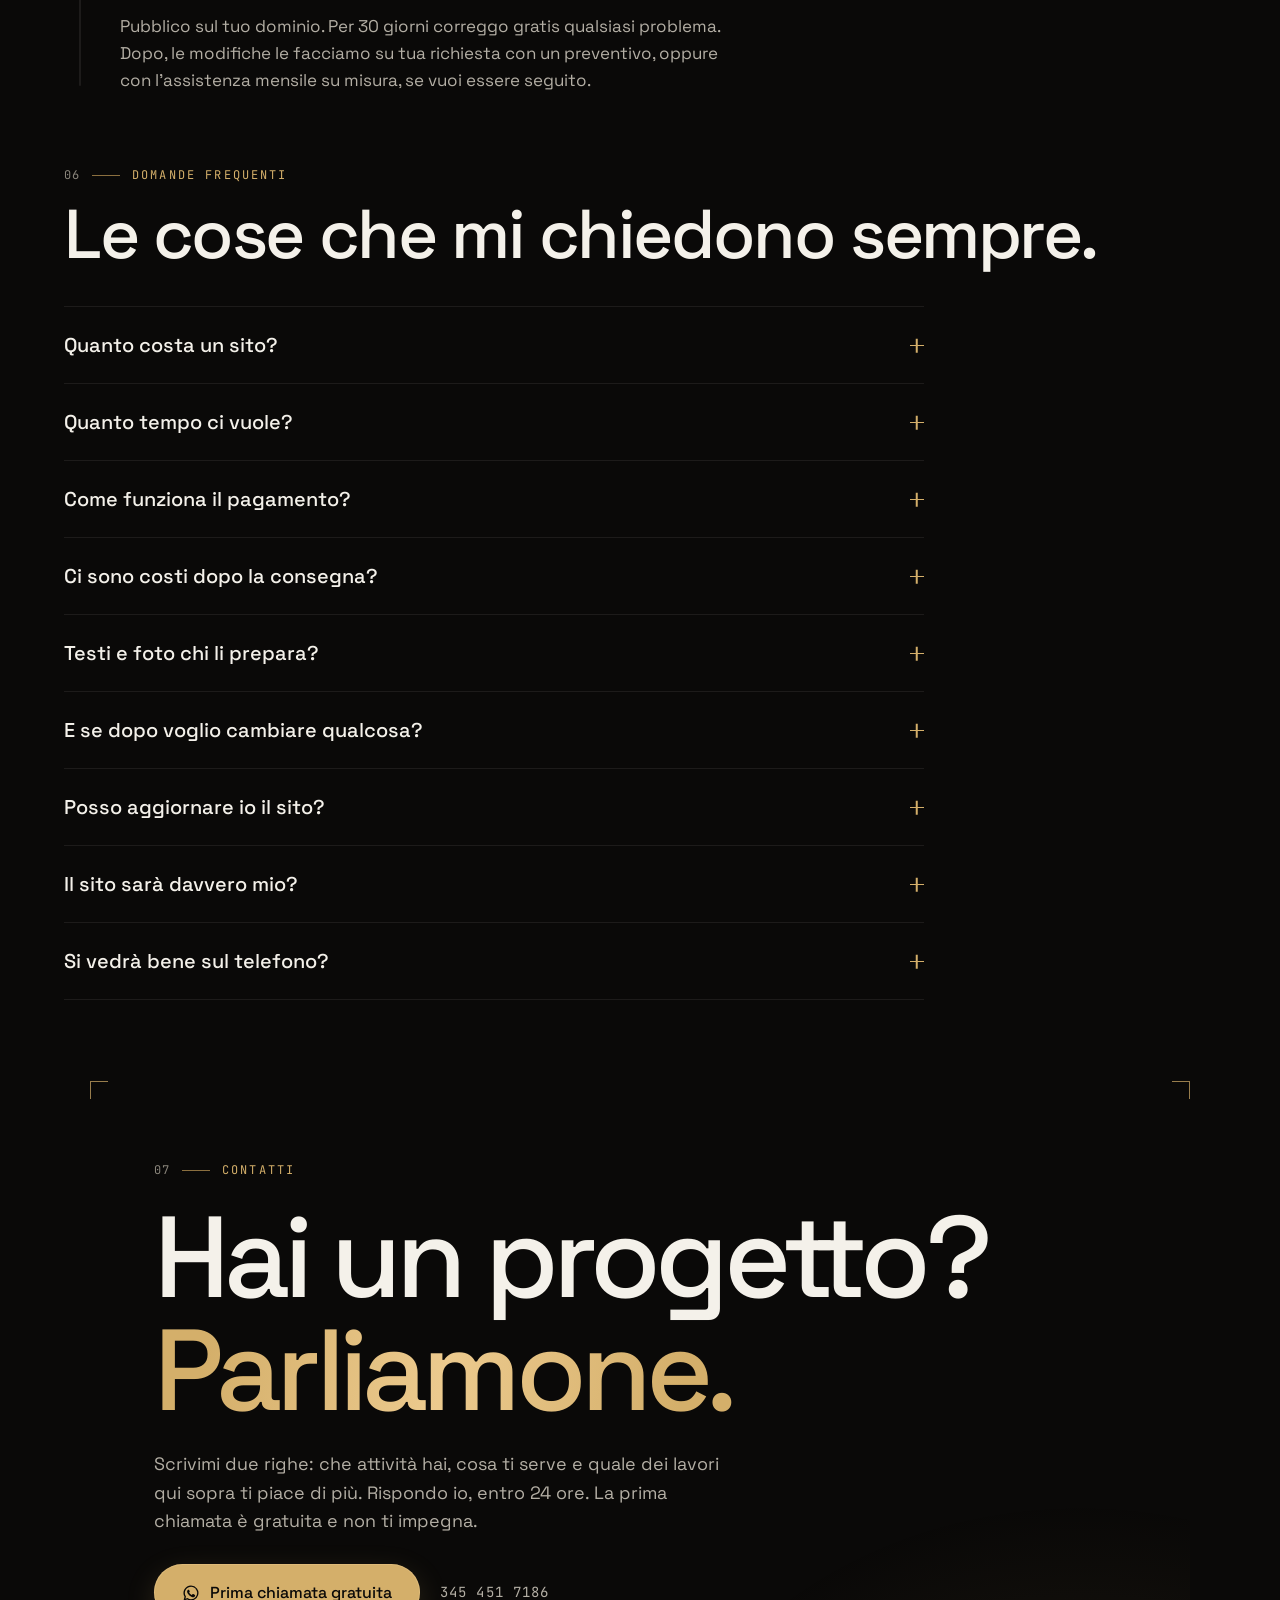
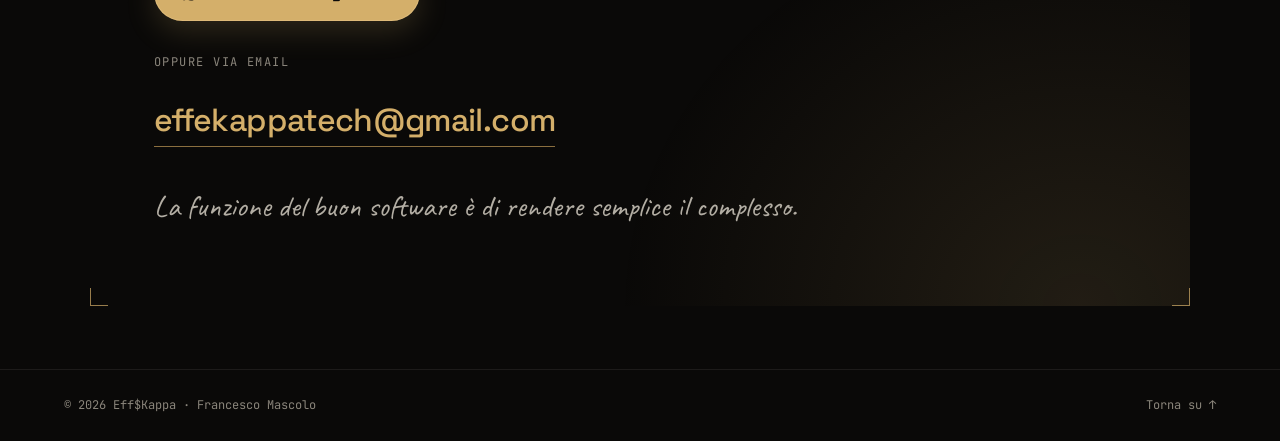
==== commit d7333083: "style: fascia dei settori staccata dai numeri d'apertura, numeri allineati in alto Co-Authored-By: C" ====
--- a/index.html
+++ b/index.html
@@ -22,7 +22,7 @@
 <link rel="preconnect" href="https://fonts.googleapis.com">
 <link rel="preconnect" href="https://fonts.gstatic.com" crossorigin>
 <link href="https://fonts.googleapis.com/css2?family=Space+Grotesk:wght@400;500;700&family=JetBrains+Mono:wght@400;500&family=Caveat:wght@500&display=swap" rel="stylesheet">
-<link rel="stylesheet" href="css/styles.css?v=62">
+<link rel="stylesheet" href="css/styles.css?v=63">
 <script>
 (function () {
   var h = document.documentElement;
--- a/css/styles.css
+++ b/css/styles.css
@@ -197,7 +197,7 @@
   border-top: 1px solid var(--line-2);
   border-bottom: 1px solid var(--line-2);
 }
-.stats div { padding: 22px 0 22px 22px; border-left: 1px solid var(--line-2); display: flex; flex-direction: column-reverse; gap: 4px; }
+.stats div { padding: 22px 0 22px 22px; border-left: 1px solid var(--line-2); display: flex; flex-direction: column-reverse; justify-content: flex-end; gap: 4px; } /* numeri allineati in alto anche se un'etichetta va a capo */
 .stats div:first-child { border-left: 0; padding-left: 0; }
 .stats dt { font-family: var(--mono); font-size: 12px; letter-spacing: .1em; text-transform: uppercase; color: var(--muted-2); }
 .stats dd { font-size: clamp(30px, 3.4vw, 44px); font-weight: 500; letter-spacing: -.03em; line-height: 1; font-variant-numeric: tabular-nums; }
@@ -316,9 +316,7 @@
 
 /* ---------- Fascia dei settori (scorre da sola, ferma col movimento ridotto) ---------- */
 .marquee {
-  margin-top: clamp(40px, 6vh, 64px);
-  border-top: 1px solid var(--line-2);
-  border-bottom: 1px solid var(--line-2);
+  margin-top: clamp(64px, 10vh, 112px); /* stacco netto dai numeri dell'apertura, senza righe che la facciano sembrare una tabella */
   overflow: hidden;
   -webkit-mask-image: linear-gradient(90deg, transparent, #000 8%, #000 92%, transparent);
   mask-image: linear-gradient(90deg, transparent, #000 8%, #000 92%, transparent);
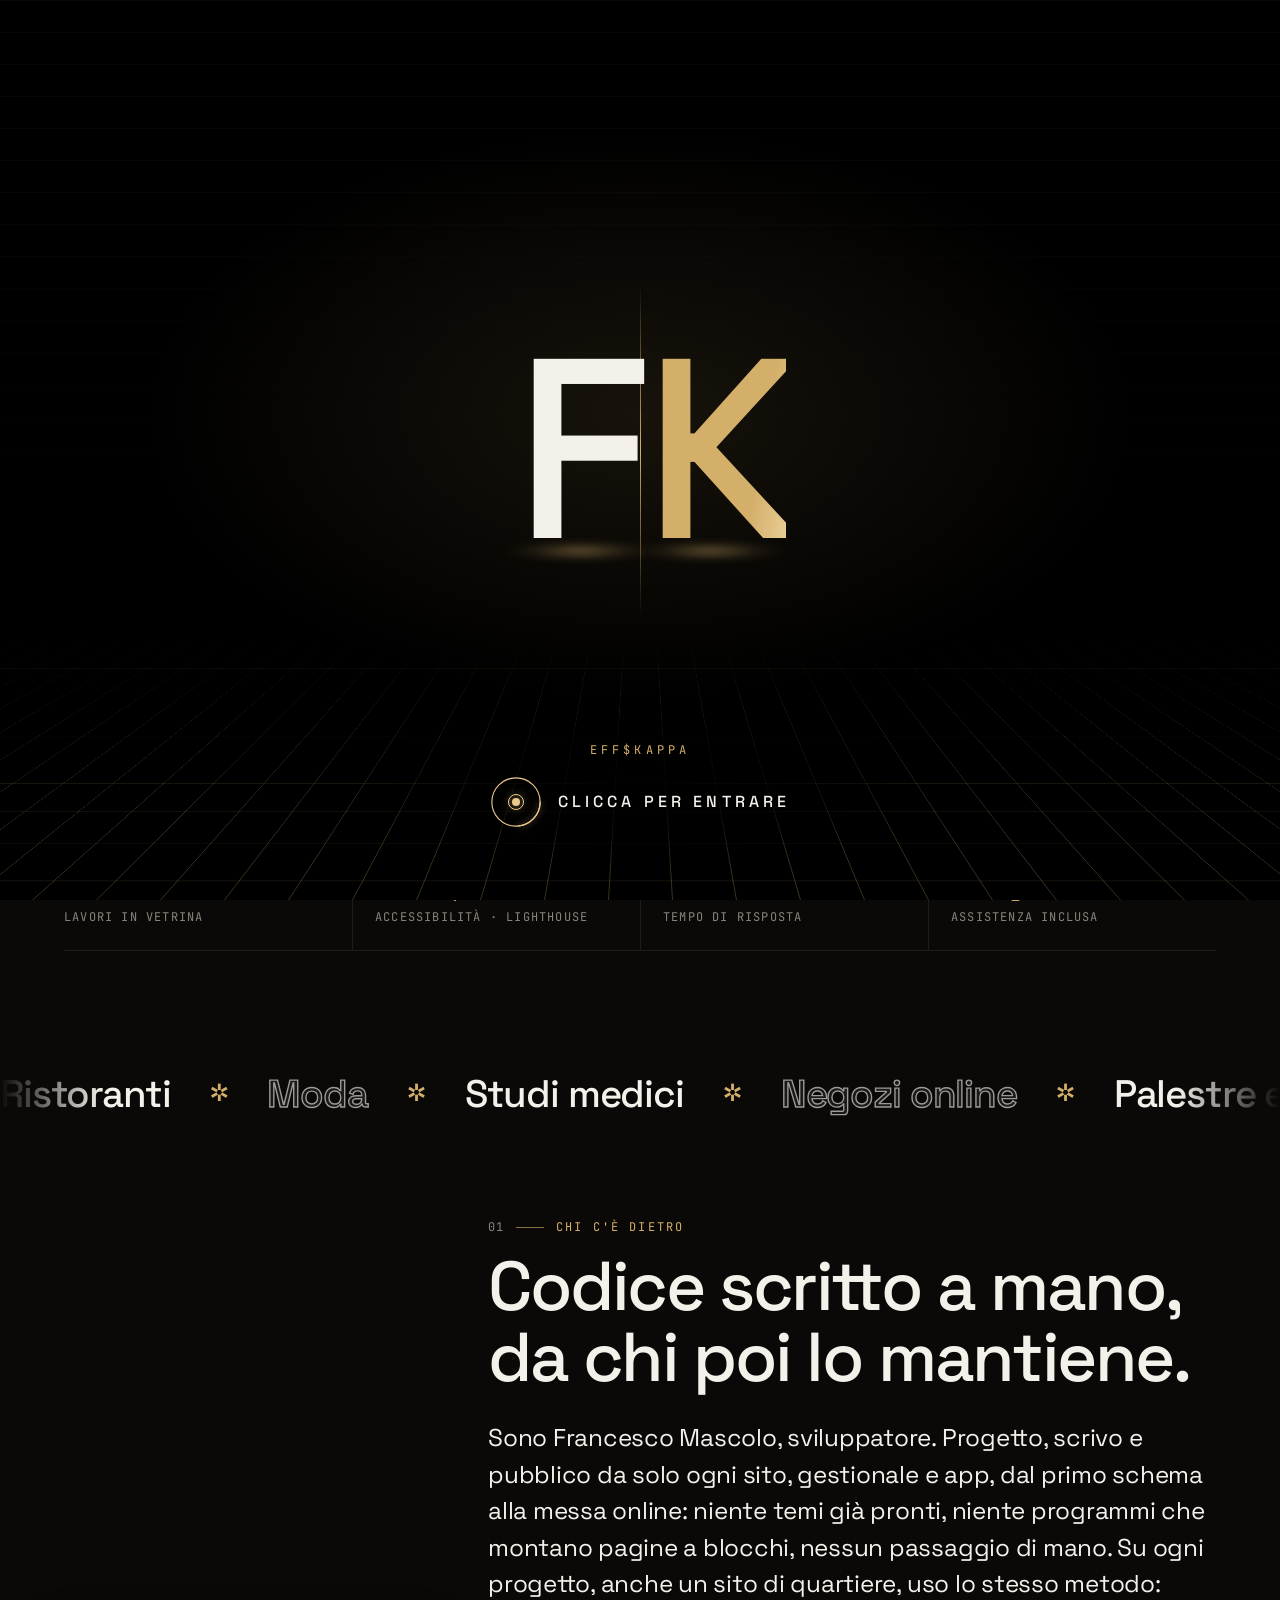
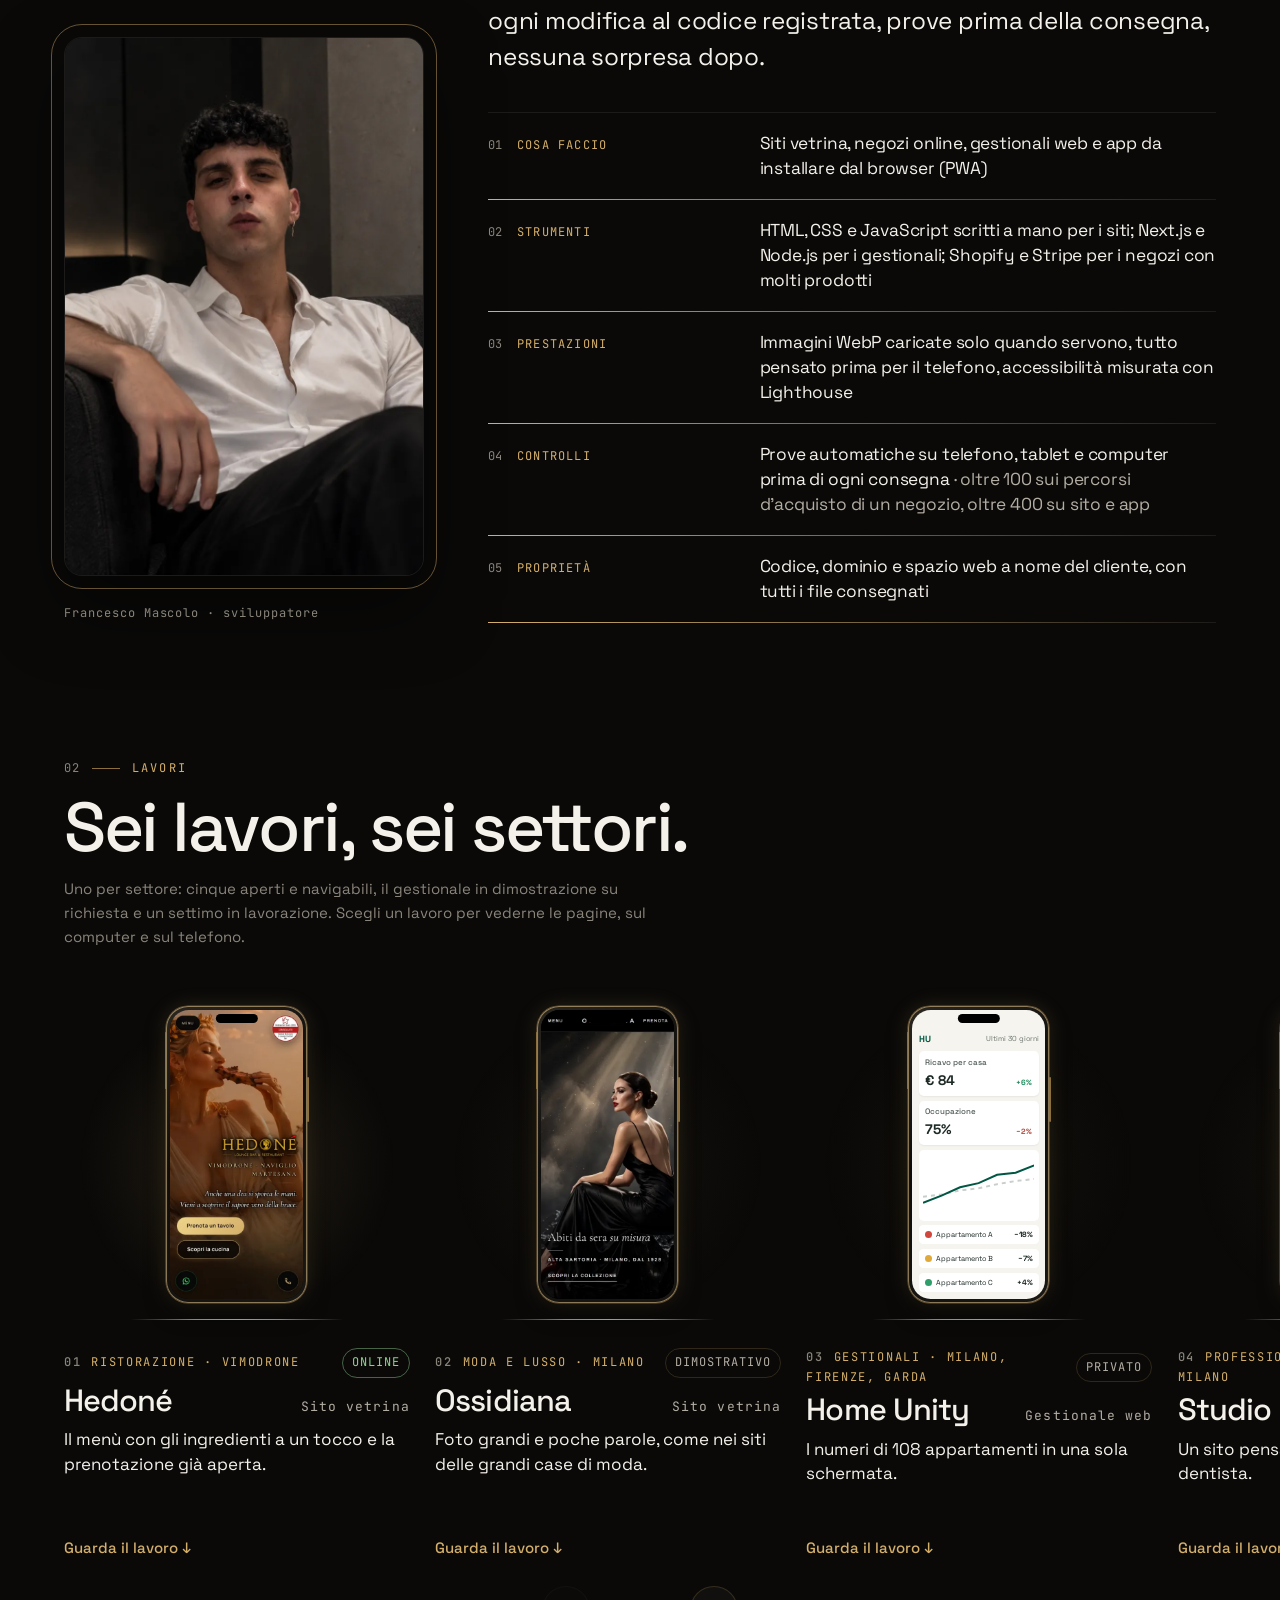
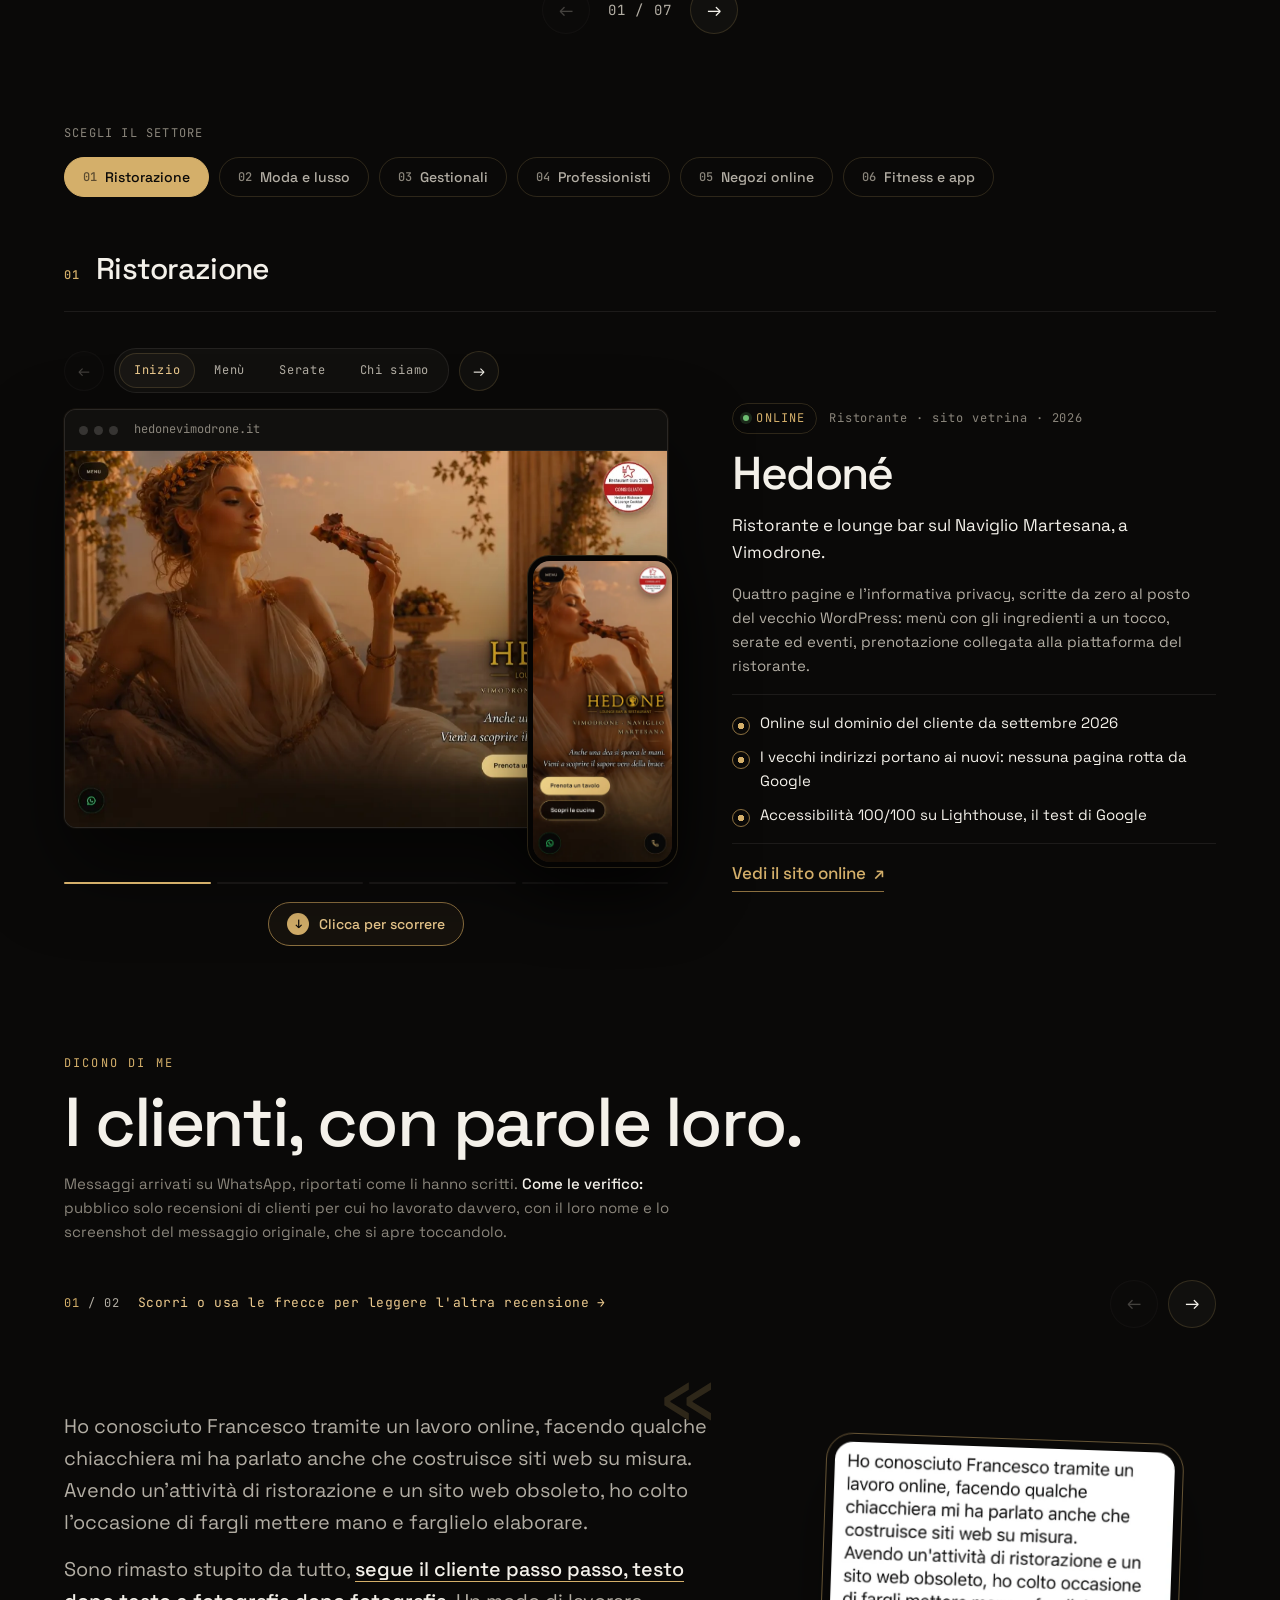
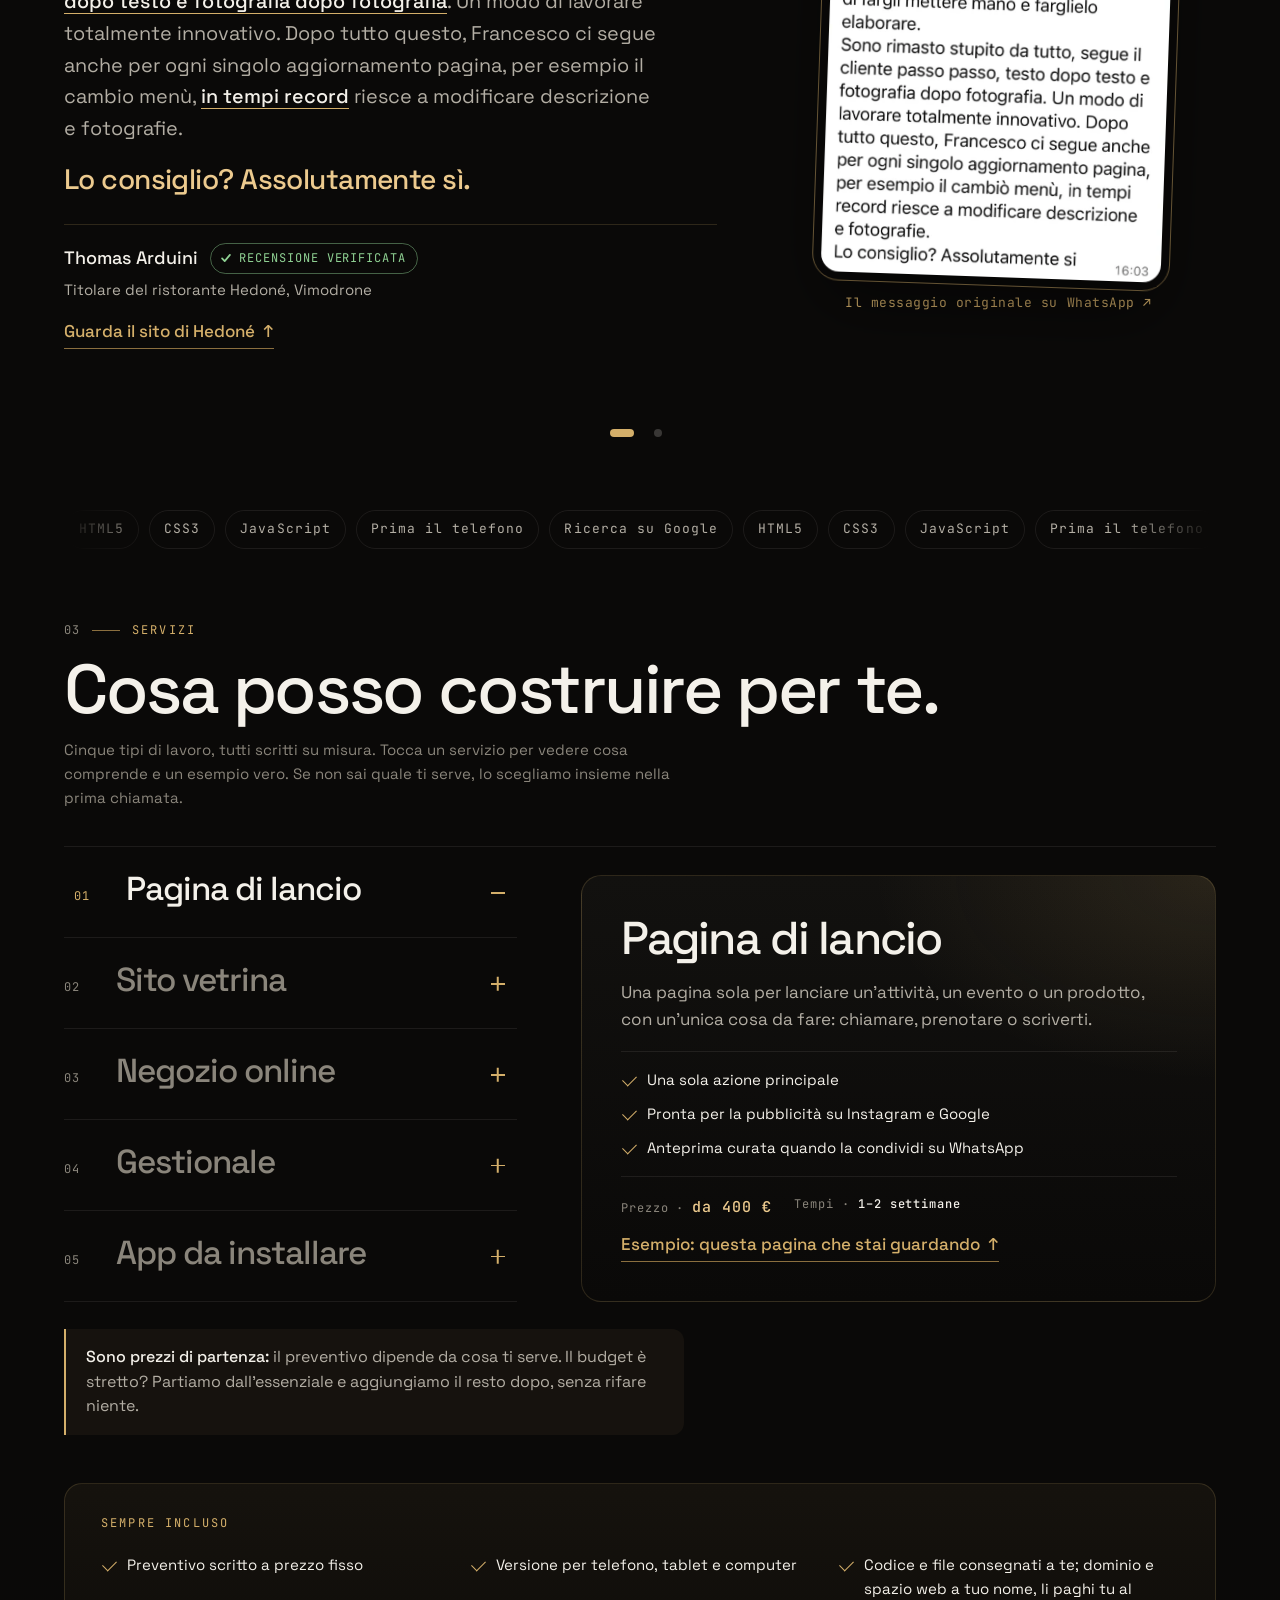
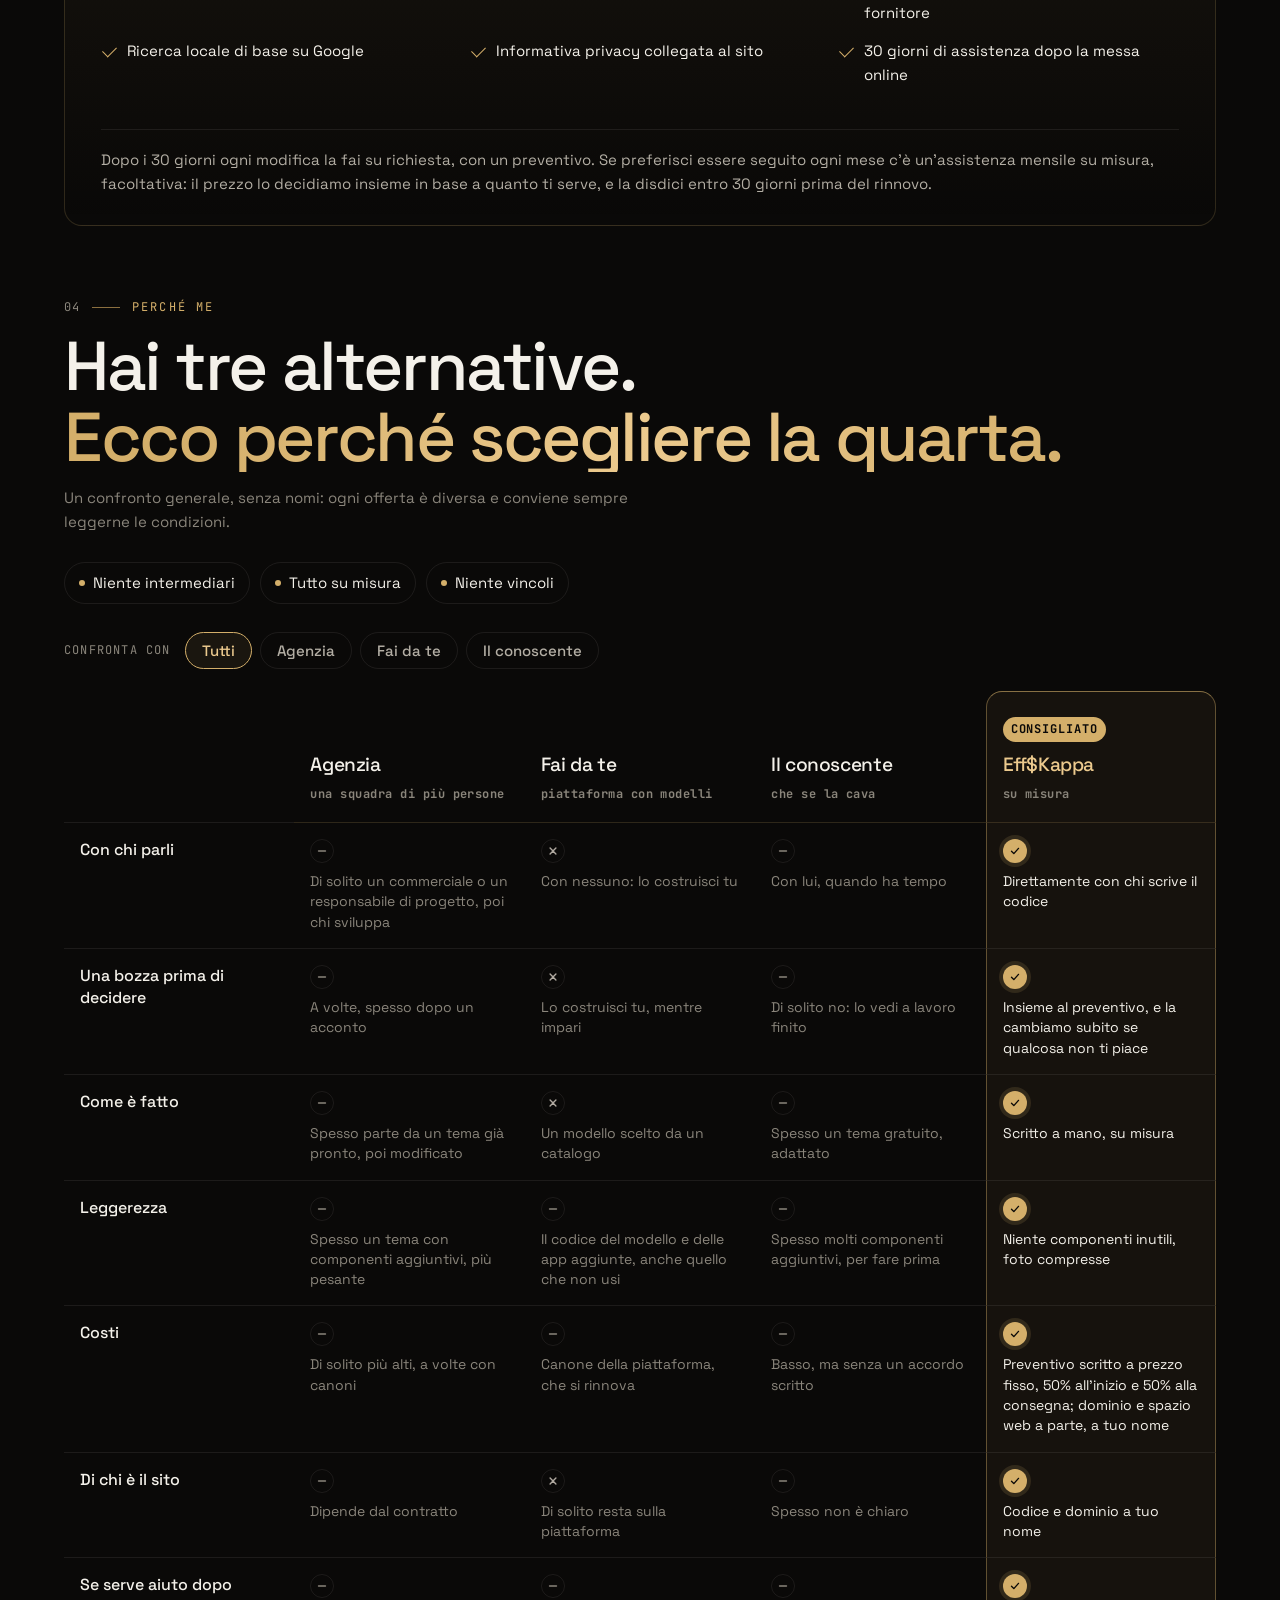
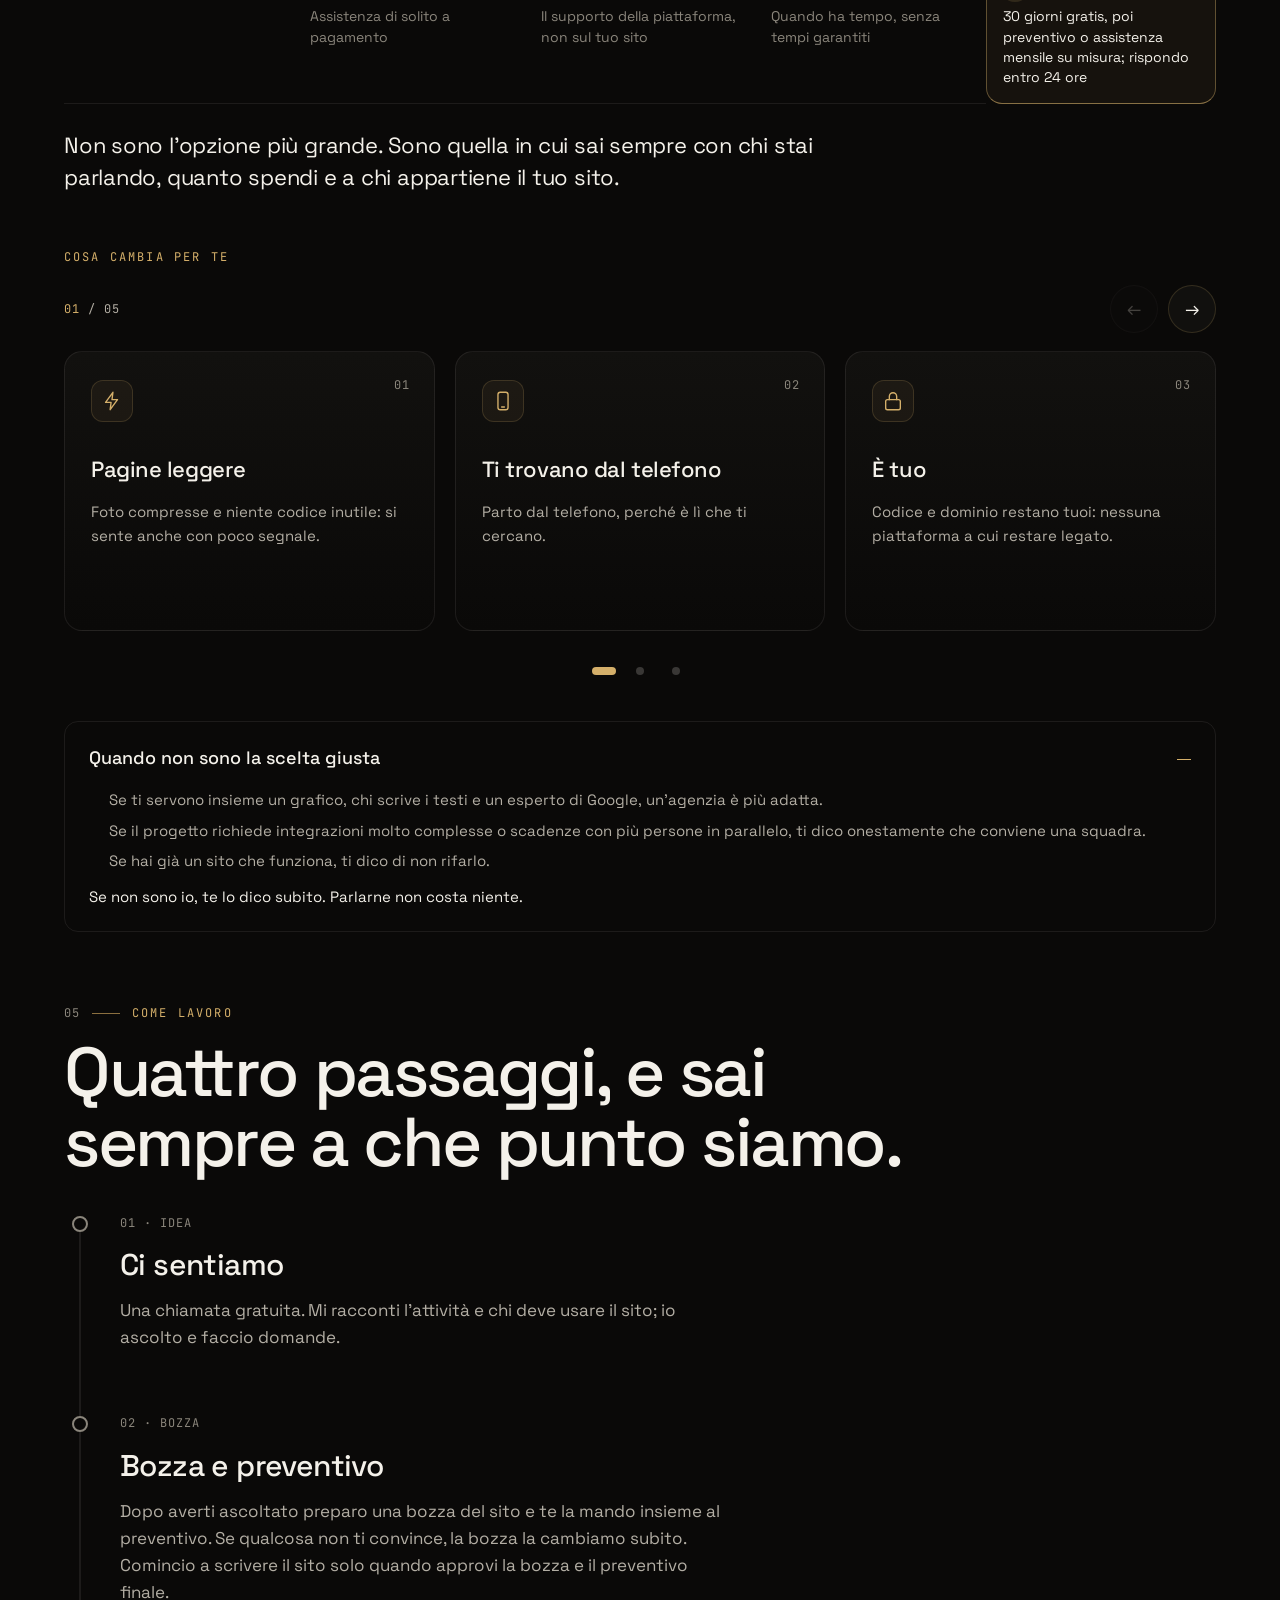
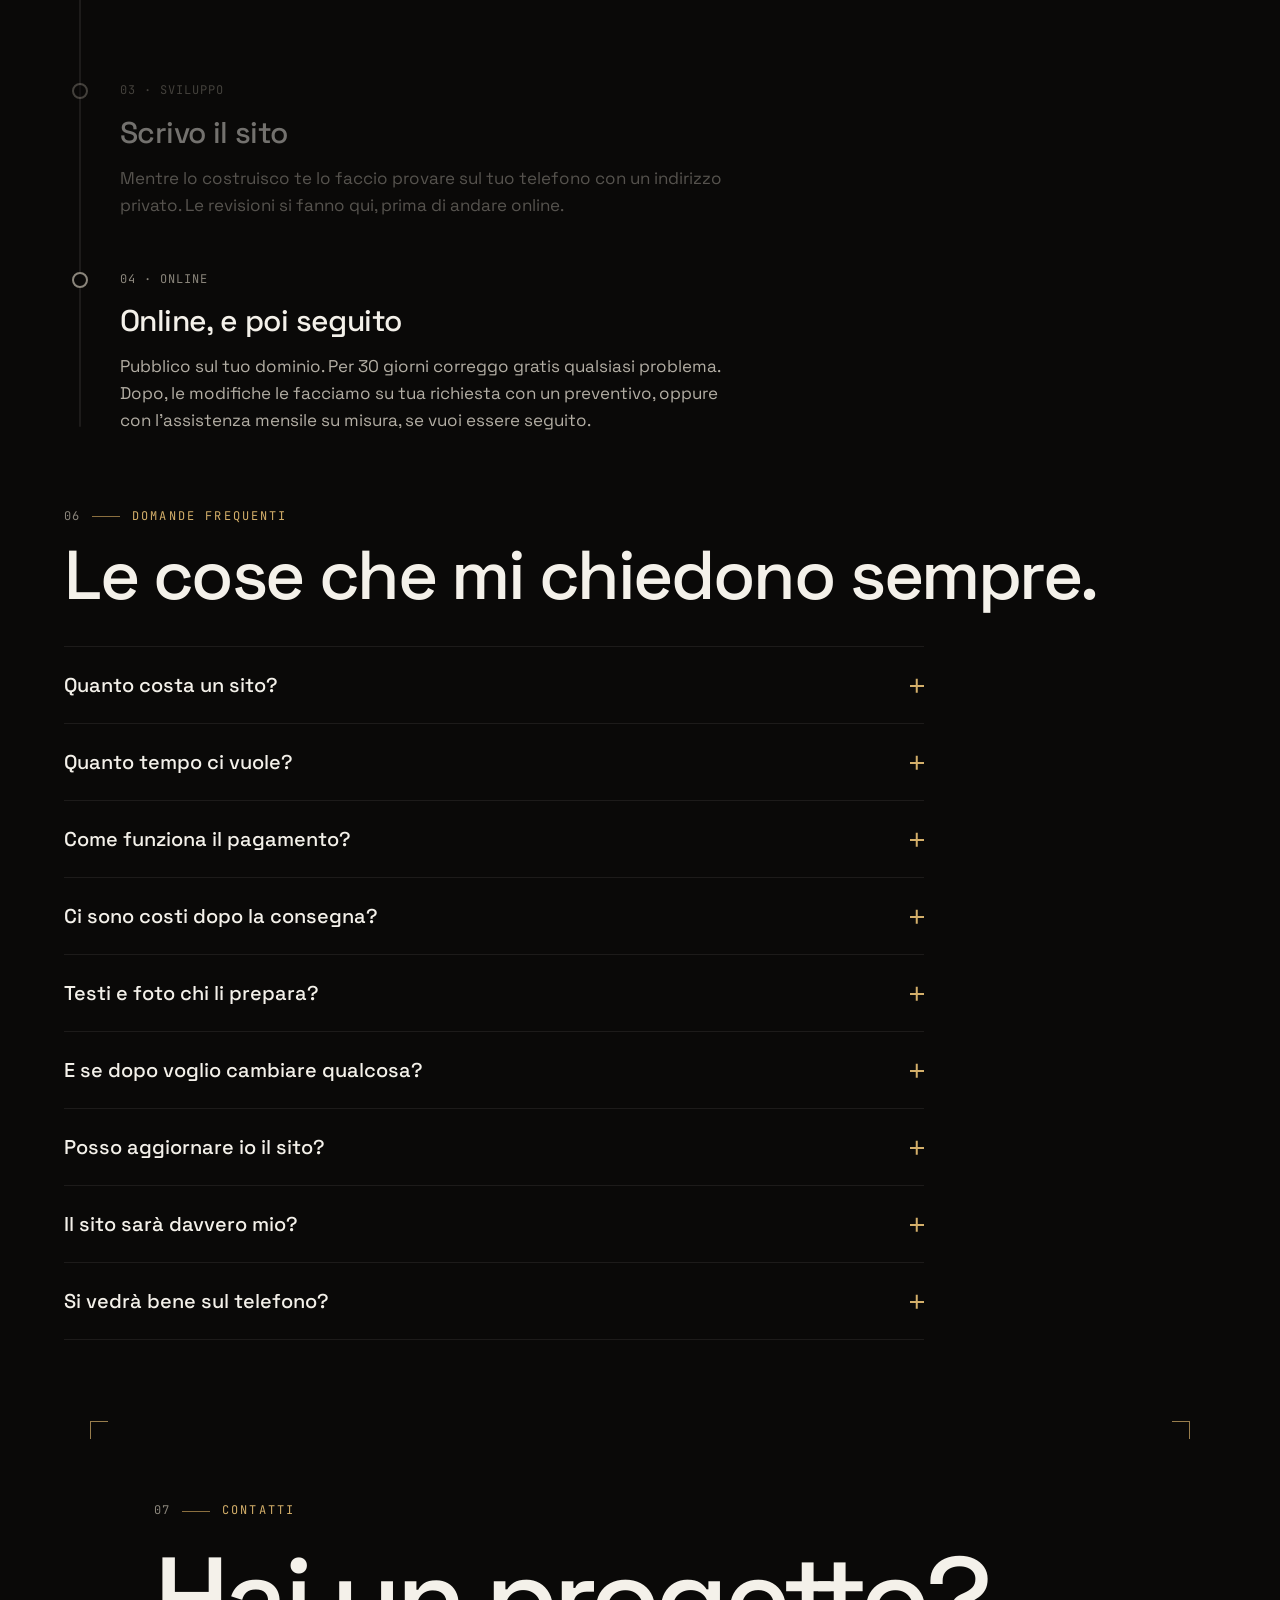
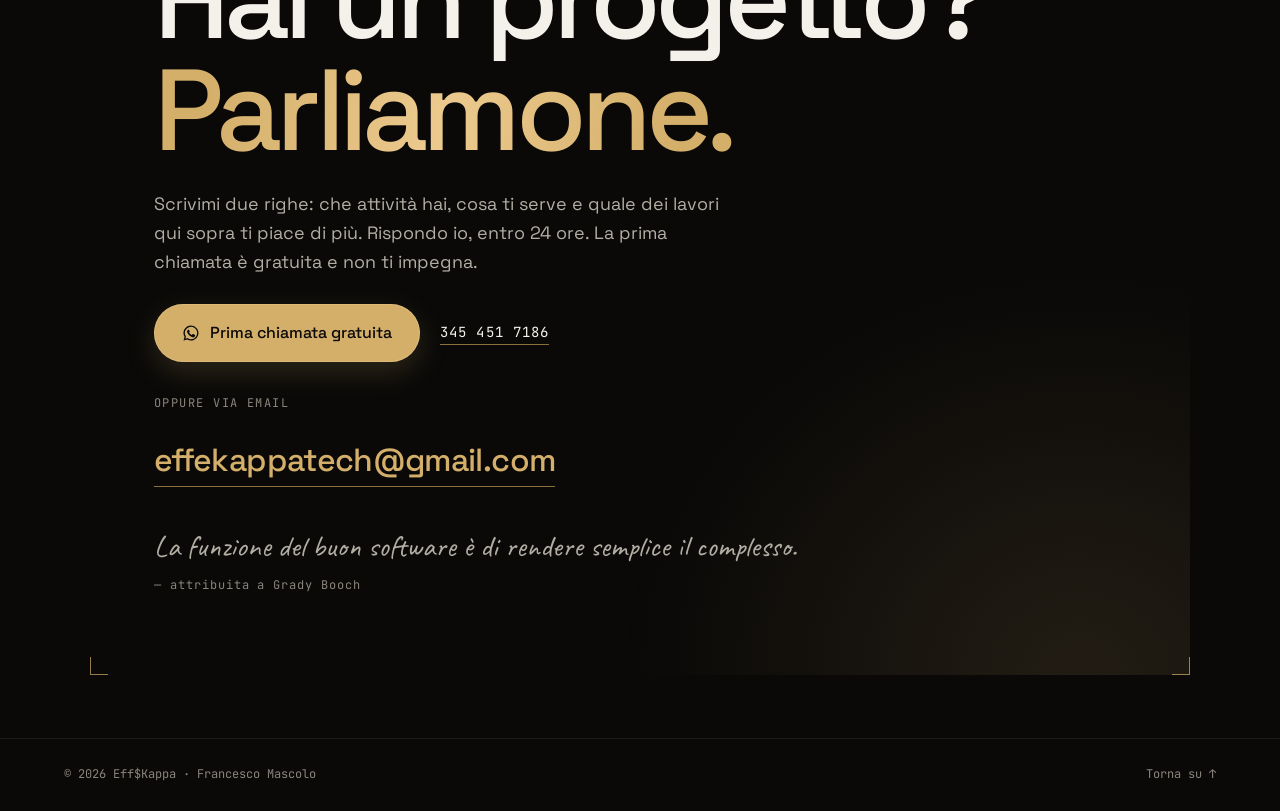
==== commit 445a4195: "fix: testi più precisi e accessibilità (revisione da Claude chat) - lavori: cinque navigabili + gest" ====
--- a/index.html
+++ b/index.html
@@ -22,7 +22,7 @@
 <link rel="preconnect" href="https://fonts.googleapis.com">
 <link rel="preconnect" href="https://fonts.gstatic.com" crossorigin>
 <link href="https://fonts.googleapis.com/css2?family=Space+Grotesk:wght@400;500;700&family=JetBrains+Mono:wght@400;500&family=Caveat:wght@500&display=swap" rel="stylesheet">
-<link rel="stylesheet" href="css/styles.css?v=63">
+<link rel="stylesheet" href="css/styles.css?v=64">
 <script>
 (function () {
   var h = document.documentElement;
@@ -32,7 +32,8 @@
 })();
 </script>
 </head>
-<body>
+<body id="top">
+<a class="salta" href="#main">Salta al contenuto</a>
 
   <!-- Apertura: schermo nero con FK, al tocco si apre come due ante -->
   <div class="gate" data-gate>
@@ -57,7 +58,7 @@
     </nav>
   </header>
 
-  <main id="top">
+  <main id="main" tabindex="-1">
 
     <!-- Apertura -->
     <section class="hero">
@@ -85,8 +86,8 @@
       </figure>
 
       <dl class="stats hero-in">
-        <div><dt>Lavori da aprire</dt><dd><span data-count-to="6">6</span></dd></div>
-        <div><dt>Accessibilità, test di Google</dt><dd><span data-count-to="100">100</span><small>/100</small></dd></div>
+        <div><dt>Lavori in vetrina</dt><dd><span data-count-to="6">6</span></dd></div>
+        <div><dt>Accessibilità · Lighthouse</dt><dd><span data-count-to="100">100</span><small>/100</small></dd></div>
         <div><dt>Tempo di risposta</dt><dd><span data-count-to="24">24</span><small> h</small></dd></div>
         <div><dt>Assistenza inclusa</dt><dd><span data-count-to="30">30</span><small> giorni</small></dd></div>
       </dl>
@@ -110,16 +111,16 @@
         <div class="about-text">
           <div class="section-head" data-reveal>
             <p class="eyebrow"><span class="idx">01</span>Chi c'è dietro</p>
-            <h2 data-words>Ogni sito, scritto riga per riga.</h2>
-          </div>
-          <p class="about-lead" data-reveal>Sono Francesco, sviluppatore. Siti, gestionali e app li progetto, li scrivo e li pubblico io, da solo: quando chiedi una modifica la leggo, la faccio e te la mando da vedere.</p>
+            <h2 data-words>Codice scritto a mano, da chi poi lo mantiene.</h2>
+          </div>
+          <p class="about-lead" data-reveal>Sono Francesco Mascolo, sviluppatore. Progetto, scrivo e pubblico da solo ogni sito, gestionale e app, dal primo schema alla messa online: niente temi già pronti, niente programmi che montano pagine a blocchi, nessun passaggio di mano. Su ogni progetto, anche un sito di quartiere, uso lo stesso metodo: ogni modifica al codice registrata, prove prima della consegna, nessuna sorpresa dopo.</p>
 
           <dl class="spec" data-reveal>
-            <div style="--i:0"><dt><span class="mono">01</span>Cosa faccio</dt><dd>Siti, negozi online, gestionali e app da installare</dd></div>
-            <div style="--i:1"><dt><span class="mono">02</span>Strumenti</dt><dd>Codice scritto a mano; Next.js e Node.js per i gestionali; Shopify per i negozi con tanti prodotti</dd></div>
-            <div style="--i:2"><dt><span class="mono">03</span>Controlli</dt><dd>Prove automatiche su telefono, tablet e computer prima di ogni consegna</dd></div>
-            <div style="--i:3"><dt><span class="mono">04</span>Primo sito online</dt><dd><span class="spec-live"></span>Hedoné, Vimodrone <em>· da settembre 2026</em></dd></div>
-            <div style="--i:4"><dt><span class="mono">05</span>Contatti</dt><dd>WhatsApp ed email <em>· risposta entro 24 ore</em></dd></div>
+            <div style="--i:0"><dt><span class="mono">01</span>Cosa faccio</dt><dd>Siti vetrina, negozi online, gestionali web e app da installare dal browser (PWA)</dd></div>
+            <div style="--i:1"><dt><span class="mono">02</span>Strumenti</dt><dd>HTML, CSS e JavaScript scritti a mano per i siti; Next.js e Node.js per i gestionali; Shopify e Stripe per i negozi con molti prodotti</dd></div>
+            <div style="--i:2"><dt><span class="mono">03</span>Prestazioni</dt><dd>Immagini WebP caricate solo quando servono, tutto pensato prima per il telefono, accessibilità misurata con Lighthouse</dd></div>
+            <div style="--i:3"><dt><span class="mono">04</span>Controlli</dt><dd>Prove automatiche su telefono, tablet e computer prima di ogni consegna <em>· oltre 100 sui percorsi d'acquisto di un negozio, oltre 400 su sito e app</em></dd></div>
+            <div style="--i:4"><dt><span class="mono">05</span>Proprietà</dt><dd>Codice, dominio e spazio web a nome del cliente, con tutti i file consegnati</dd></div>
           </dl>
         </div>
       </div>
@@ -130,7 +131,7 @@
       <div class="section-head" data-reveal>
         <p class="eyebrow"><span class="idx">02</span>Lavori</p>
         <h2>Sei lavori, sei settori.</h2>
-        <p class="section-sub">Uno per settore, tutti aperti e navigabili, e un settimo in lavorazione. Scegli un lavoro per vederne le pagine, sul computer e sul telefono.</p>
+        <p class="section-sub">Uno per settore: cinque aperti e navigabili, il gestionale in dimostrazione su richiesta e un settimo in lavorazione. Scegli un lavoro per vederne le pagine, sul computer e sul telefono.</p>
       </div>
 
       <div class="vt" data-vt data-reveal>
@@ -279,11 +280,11 @@
             <div class="project-meta"><span class="badge badge-live">Online</span><span class="mono">Ristorante · sito vetrina · 2026</span></div>
             <h4>Hedoné</h4>
             <p class="project-sub">Ristorante e lounge bar sul Naviglio Martesana, a Vimodrone.</p>
-            <p class="project-text">Cinque pagine scritte da zero al posto del vecchio WordPress: menù con gli ingredienti a un tocco, serate ed eventi, prenotazione collegata alla piattaforma del ristorante.</p>
+            <p class="project-text">Quattro pagine e l'informativa privacy, scritte da zero al posto del vecchio WordPress: menù con gli ingredienti a un tocco, serate ed eventi, prenotazione collegata alla piattaforma del ristorante.</p>
             <ul class="results">
               <li>Online sul dominio del cliente da settembre 2026</li>
               <li>I vecchi indirizzi portano ai nuovi: nessuna pagina rotta da Google</li>
-              <li>Accessibilità 100/100 nel test di Google</li>
+              <li>Accessibilità 100/100 su Lighthouse, il test di Google</li>
             </ul>
             <div class="project-links">
               <a class="project-link" href="https://www.hedonevimodrone.it/">Vedi il sito online <span aria-hidden="true">↗</span></a>
@@ -322,7 +323,7 @@
             <ul class="results">
               <li>Foto a tutta pagina, mai tagliate</li>
               <li>Tre pagine: home, storia e manifesto</li>
-              <li>Accessibilità 100/100 nel test di Google</li>
+              <li>Accessibilità 100/100 su Lighthouse, il test di Google</li>
             </ul>
             <div class="project-links">
               <a class="project-link" href="https://chillguyzofficial-spec.github.io/ossidiana/">Vedi il sito online <span aria-hidden="true">↗</span></a>
@@ -412,7 +413,7 @@
             <ul class="results">
               <li>Niente foto prima e dopo né offerte, come chiedono le regole sulla pubblicità sanitaria</li>
               <li>Logo e icone disegnati su misura</li>
-              <li>Accessibilità 100/100 nel test di Google</li>
+              <li>Accessibilità 100/100 su Lighthouse, il test di Google</li>
             </ul>
             <div class="project-links">
               <a class="project-link" href="https://chillguyzofficial-spec.github.io/StudioLumea_Dentistico/">Vedi il sito online <span aria-hidden="true">↗</span></a>
@@ -685,51 +686,51 @@
             <tbody>
             <tr style="--r:0">
               <th scope="row" tabindex="0"><span class="cmp-voce">Con chi parli</span><span class="cmp-tip">Ogni passaggio in più tra te e chi scrive il codice è un messaggio che può cambiare per strada.</span></th>
-              <td class="cmp-col-ag cmp-forse" data-who="Agenzia"><span class="cmp-ico"><svg viewBox="0 0 24 24" aria-hidden="true"><path pathLength="1" d="M6 12h12"/></svg><span class="sr-only">Dipende: </span></span><span class="cmp-txt">Di solito un commerciale o un responsabile di progetto, poi chi sviluppa</span></td>
+              <td class="cmp-col-ag cmp-forse" data-who="Agenzia"><span class="cmp-ico"><svg viewBox="0 0 24 24" aria-hidden="true"><path pathLength="1" d="M6 12h12"/></svg><span class="sr-only">In parte: </span></span><span class="cmp-txt">Di solito un commerciale o un responsabile di progetto, poi chi sviluppa</span></td>
               <td class="cmp-col-fdt cmp-no" data-who="Fai da te"><span class="cmp-ico"><svg viewBox="0 0 24 24" aria-hidden="true"><path pathLength="1" d="M7 7l10 10M17 7 7 17"/></svg><span class="sr-only">No: </span></span><span class="cmp-txt">Con nessuno: lo costruisci tu</span></td>
-              <td class="cmp-col-con cmp-forse" data-who="Il conoscente"><span class="cmp-ico"><svg viewBox="0 0 24 24" aria-hidden="true"><path pathLength="1" d="M6 12h12"/></svg><span class="sr-only">Dipende: </span></span><span class="cmp-txt">Con lui, quando ha tempo</span></td>
+              <td class="cmp-col-con cmp-forse" data-who="Il conoscente"><span class="cmp-ico"><svg viewBox="0 0 24 24" aria-hidden="true"><path pathLength="1" d="M6 12h12"/></svg><span class="sr-only">In parte: </span></span><span class="cmp-txt">Con lui, quando ha tempo</span></td>
               <td class="cmp-col-me cmp-si" data-who="Eff$Kappa"><span class="cmp-ico"><svg viewBox="0 0 24 24" aria-hidden="true"><path pathLength="1" d="m6 12.5 4 4 8-9"/></svg><span class="sr-only">Sì: </span></span><span class="cmp-txt">Direttamente con chi scrive il codice</span></td>
             </tr>
             <tr style="--r:1">
               <th scope="row" tabindex="0"><span class="cmp-voce">Una bozza prima di decidere</span><span class="cmp-tip">Vedi com'è il tuo sito prima di pagare, e lo cambiamo finché non ti convince.</span></th>
-              <td class="cmp-col-ag cmp-forse" data-who="Agenzia"><span class="cmp-ico"><svg viewBox="0 0 24 24" aria-hidden="true"><path pathLength="1" d="M6 12h12"/></svg><span class="sr-only">Dipende: </span></span><span class="cmp-txt">Dipende dall'agenzia</span></td>
+              <td class="cmp-col-ag cmp-forse" data-who="Agenzia"><span class="cmp-ico"><svg viewBox="0 0 24 24" aria-hidden="true"><path pathLength="1" d="M6 12h12"/></svg><span class="sr-only">In parte: </span></span><span class="cmp-txt">A volte, spesso dopo un acconto</span></td>
               <td class="cmp-col-fdt cmp-no" data-who="Fai da te"><span class="cmp-ico"><svg viewBox="0 0 24 24" aria-hidden="true"><path pathLength="1" d="M7 7l10 10M17 7 7 17"/></svg><span class="sr-only">No: </span></span><span class="cmp-txt">Lo costruisci tu, mentre impari</span></td>
-              <td class="cmp-col-con cmp-forse" data-who="Il conoscente"><span class="cmp-ico"><svg viewBox="0 0 24 24" aria-hidden="true"><path pathLength="1" d="M6 12h12"/></svg><span class="sr-only">Dipende: </span></span><span class="cmp-txt">Dipende</span></td>
+              <td class="cmp-col-con cmp-forse" data-who="Il conoscente"><span class="cmp-ico"><svg viewBox="0 0 24 24" aria-hidden="true"><path pathLength="1" d="M6 12h12"/></svg><span class="sr-only">In parte: </span></span><span class="cmp-txt">Di solito no: lo vedi a lavoro finito</span></td>
               <td class="cmp-col-me cmp-si" data-who="Eff$Kappa"><span class="cmp-ico"><svg viewBox="0 0 24 24" aria-hidden="true"><path pathLength="1" d="m6 12.5 4 4 8-9"/></svg><span class="sr-only">Sì: </span></span><span class="cmp-txt">Insieme al preventivo, e la cambiamo subito se qualcosa non ti piace</span></td>
             </tr>
             <tr style="--r:2">
               <th scope="row" tabindex="0"><span class="cmp-voce">Come è fatto</span><span class="cmp-tip">Un sito scritto per la tua attività dice chi sei; un modello dice solo quale modello hai scelto.</span></th>
-              <td class="cmp-col-ag cmp-forse" data-who="Agenzia"><span class="cmp-ico"><svg viewBox="0 0 24 24" aria-hidden="true"><path pathLength="1" d="M6 12h12"/></svg><span class="sr-only">Dipende: </span></span><span class="cmp-txt">Spesso parte da un tema già pronto, poi modificato</span></td>
+              <td class="cmp-col-ag cmp-forse" data-who="Agenzia"><span class="cmp-ico"><svg viewBox="0 0 24 24" aria-hidden="true"><path pathLength="1" d="M6 12h12"/></svg><span class="sr-only">In parte: </span></span><span class="cmp-txt">Spesso parte da un tema già pronto, poi modificato</span></td>
               <td class="cmp-col-fdt cmp-no" data-who="Fai da te"><span class="cmp-ico"><svg viewBox="0 0 24 24" aria-hidden="true"><path pathLength="1" d="M7 7l10 10M17 7 7 17"/></svg><span class="sr-only">No: </span></span><span class="cmp-txt">Un modello scelto da un catalogo</span></td>
-              <td class="cmp-col-con cmp-forse" data-who="Il conoscente"><span class="cmp-ico"><svg viewBox="0 0 24 24" aria-hidden="true"><path pathLength="1" d="M6 12h12"/></svg><span class="sr-only">Dipende: </span></span><span class="cmp-txt">Dipende da chi lo fa</span></td>
+              <td class="cmp-col-con cmp-forse" data-who="Il conoscente"><span class="cmp-ico"><svg viewBox="0 0 24 24" aria-hidden="true"><path pathLength="1" d="M6 12h12"/></svg><span class="sr-only">In parte: </span></span><span class="cmp-txt">Spesso un tema gratuito, adattato</span></td>
               <td class="cmp-col-me cmp-si" data-who="Eff$Kappa"><span class="cmp-ico"><svg viewBox="0 0 24 24" aria-hidden="true"><path pathLength="1" d="m6 12.5 4 4 8-9"/></svg><span class="sr-only">Sì: </span></span><span class="cmp-txt">Scritto a mano, su misura</span></td>
             </tr>
             <tr style="--r:3">
               <th scope="row" tabindex="0"><span class="cmp-voce">Leggerezza</span><span class="cmp-tip">Ogni componente aggiuntivo è codice che il telefono del tuo cliente deve scaricare.</span></th>
-              <td class="cmp-col-ag cmp-forse" data-who="Agenzia"><span class="cmp-ico"><svg viewBox="0 0 24 24" aria-hidden="true"><path pathLength="1" d="M6 12h12"/></svg><span class="sr-only">Dipende: </span></span><span class="cmp-txt">Dipende dal tema e dai componenti aggiunti</span></td>
-              <td class="cmp-col-fdt cmp-forse" data-who="Fai da te"><span class="cmp-ico"><svg viewBox="0 0 24 24" aria-hidden="true"><path pathLength="1" d="M6 12h12"/></svg><span class="sr-only">Dipende: </span></span><span class="cmp-txt">Dipende dal modello e dalle app aggiunte</span></td>
-              <td class="cmp-col-con cmp-forse" data-who="Il conoscente"><span class="cmp-ico"><svg viewBox="0 0 24 24" aria-hidden="true"><path pathLength="1" d="M6 12h12"/></svg><span class="sr-only">Dipende: </span></span><span class="cmp-txt">Dipende</span></td>
+              <td class="cmp-col-ag cmp-forse" data-who="Agenzia"><span class="cmp-ico"><svg viewBox="0 0 24 24" aria-hidden="true"><path pathLength="1" d="M6 12h12"/></svg><span class="sr-only">In parte: </span></span><span class="cmp-txt">Spesso un tema con componenti aggiuntivi, più pesante</span></td>
+              <td class="cmp-col-fdt cmp-forse" data-who="Fai da te"><span class="cmp-ico"><svg viewBox="0 0 24 24" aria-hidden="true"><path pathLength="1" d="M6 12h12"/></svg><span class="sr-only">In parte: </span></span><span class="cmp-txt">Il codice del modello e delle app aggiunte, anche quello che non usi</span></td>
+              <td class="cmp-col-con cmp-forse" data-who="Il conoscente"><span class="cmp-ico"><svg viewBox="0 0 24 24" aria-hidden="true"><path pathLength="1" d="M6 12h12"/></svg><span class="sr-only">In parte: </span></span><span class="cmp-txt">Spesso molti componenti aggiuntivi, per fare prima</span></td>
               <td class="cmp-col-me cmp-si" data-who="Eff$Kappa"><span class="cmp-ico"><svg viewBox="0 0 24 24" aria-hidden="true"><path pathLength="1" d="m6 12.5 4 4 8-9"/></svg><span class="sr-only">Sì: </span></span><span class="cmp-txt">Niente componenti inutili, foto compresse</span></td>
             </tr>
             <tr style="--r:4">
               <th scope="row" tabindex="0"><span class="cmp-voce">Costi</span><span class="cmp-tip">Sai quanto spendi prima di iniziare, senza ore che si aggiungono strada facendo.</span></th>
-              <td class="cmp-col-ag cmp-forse" data-who="Agenzia"><span class="cmp-ico"><svg viewBox="0 0 24 24" aria-hidden="true"><path pathLength="1" d="M6 12h12"/></svg><span class="sr-only">Dipende: </span></span><span class="cmp-txt">Di solito più alti, a volte con canoni</span></td>
-              <td class="cmp-col-fdt cmp-forse" data-who="Fai da te"><span class="cmp-ico"><svg viewBox="0 0 24 24" aria-hidden="true"><path pathLength="1" d="M6 12h12"/></svg><span class="sr-only">Dipende: </span></span><span class="cmp-txt">Canone della piattaforma, che si rinnova</span></td>
-              <td class="cmp-col-con cmp-forse" data-who="Il conoscente"><span class="cmp-ico"><svg viewBox="0 0 24 24" aria-hidden="true"><path pathLength="1" d="M6 12h12"/></svg><span class="sr-only">Dipende: </span></span><span class="cmp-txt">Basso, ma senza un accordo scritto</span></td>
+              <td class="cmp-col-ag cmp-forse" data-who="Agenzia"><span class="cmp-ico"><svg viewBox="0 0 24 24" aria-hidden="true"><path pathLength="1" d="M6 12h12"/></svg><span class="sr-only">In parte: </span></span><span class="cmp-txt">Di solito più alti, a volte con canoni</span></td>
+              <td class="cmp-col-fdt cmp-forse" data-who="Fai da te"><span class="cmp-ico"><svg viewBox="0 0 24 24" aria-hidden="true"><path pathLength="1" d="M6 12h12"/></svg><span class="sr-only">In parte: </span></span><span class="cmp-txt">Canone della piattaforma, che si rinnova</span></td>
+              <td class="cmp-col-con cmp-forse" data-who="Il conoscente"><span class="cmp-ico"><svg viewBox="0 0 24 24" aria-hidden="true"><path pathLength="1" d="M6 12h12"/></svg><span class="sr-only">In parte: </span></span><span class="cmp-txt">Basso, ma senza un accordo scritto</span></td>
               <td class="cmp-col-me cmp-si" data-who="Eff$Kappa"><span class="cmp-ico"><svg viewBox="0 0 24 24" aria-hidden="true"><path pathLength="1" d="m6 12.5 4 4 8-9"/></svg><span class="sr-only">Sì: </span></span><span class="cmp-txt">Preventivo scritto a prezzo fisso, 50% all'inizio e 50% alla consegna; dominio e spazio web a parte, a tuo nome</span></td>
             </tr>
             <tr style="--r:5">
               <th scope="row" tabindex="0"><span class="cmp-voce">Di chi è il sito</span><span class="cmp-tip">Se un giorno cambi fornitore, ti porti via tutto.</span></th>
-              <td class="cmp-col-ag cmp-forse" data-who="Agenzia"><span class="cmp-ico"><svg viewBox="0 0 24 24" aria-hidden="true"><path pathLength="1" d="M6 12h12"/></svg><span class="sr-only">Dipende: </span></span><span class="cmp-txt">Dipende dal contratto</span></td>
+              <td class="cmp-col-ag cmp-forse" data-who="Agenzia"><span class="cmp-ico"><svg viewBox="0 0 24 24" aria-hidden="true"><path pathLength="1" d="M6 12h12"/></svg><span class="sr-only">In parte: </span></span><span class="cmp-txt">Dipende dal contratto</span></td>
               <td class="cmp-col-fdt cmp-no" data-who="Fai da te"><span class="cmp-ico"><svg viewBox="0 0 24 24" aria-hidden="true"><path pathLength="1" d="M7 7l10 10M17 7 7 17"/></svg><span class="sr-only">No: </span></span><span class="cmp-txt">Di solito resta sulla piattaforma</span></td>
-              <td class="cmp-col-con cmp-forse" data-who="Il conoscente"><span class="cmp-ico"><svg viewBox="0 0 24 24" aria-hidden="true"><path pathLength="1" d="M6 12h12"/></svg><span class="sr-only">Dipende: </span></span><span class="cmp-txt">Spesso non è chiaro</span></td>
+              <td class="cmp-col-con cmp-forse" data-who="Il conoscente"><span class="cmp-ico"><svg viewBox="0 0 24 24" aria-hidden="true"><path pathLength="1" d="M6 12h12"/></svg><span class="sr-only">In parte: </span></span><span class="cmp-txt">Spesso non è chiaro</span></td>
               <td class="cmp-col-me cmp-si" data-who="Eff$Kappa"><span class="cmp-ico"><svg viewBox="0 0 24 24" aria-hidden="true"><path pathLength="1" d="m6 12.5 4 4 8-9"/></svg><span class="sr-only">Sì: </span></span><span class="cmp-txt">Codice e dominio a tuo nome</span></td>
             </tr>
             <tr style="--r:6">
               <th scope="row" tabindex="0"><span class="cmp-voce">Se serve aiuto dopo</span><span class="cmp-tip">Chi ha scritto il sito lo conosce riga per riga: le correzioni sono più veloci.</span></th>
-              <td class="cmp-col-ag cmp-forse" data-who="Agenzia"><span class="cmp-ico"><svg viewBox="0 0 24 24" aria-hidden="true"><path pathLength="1" d="M6 12h12"/></svg><span class="sr-only">Dipende: </span></span><span class="cmp-txt">Assistenza di solito a pagamento</span></td>
-              <td class="cmp-col-fdt cmp-forse" data-who="Fai da te"><span class="cmp-ico"><svg viewBox="0 0 24 24" aria-hidden="true"><path pathLength="1" d="M6 12h12"/></svg><span class="sr-only">Dipende: </span></span><span class="cmp-txt">Il supporto della piattaforma, non sul tuo sito</span></td>
-              <td class="cmp-col-con cmp-forse" data-who="Il conoscente"><span class="cmp-ico"><svg viewBox="0 0 24 24" aria-hidden="true"><path pathLength="1" d="M6 12h12"/></svg><span class="sr-only">Dipende: </span></span><span class="cmp-txt">Dipende da quanto è disponibile</span></td>
+              <td class="cmp-col-ag cmp-forse" data-who="Agenzia"><span class="cmp-ico"><svg viewBox="0 0 24 24" aria-hidden="true"><path pathLength="1" d="M6 12h12"/></svg><span class="sr-only">In parte: </span></span><span class="cmp-txt">Assistenza di solito a pagamento</span></td>
+              <td class="cmp-col-fdt cmp-forse" data-who="Fai da te"><span class="cmp-ico"><svg viewBox="0 0 24 24" aria-hidden="true"><path pathLength="1" d="M6 12h12"/></svg><span class="sr-only">In parte: </span></span><span class="cmp-txt">Il supporto della piattaforma, non sul tuo sito</span></td>
+              <td class="cmp-col-con cmp-forse" data-who="Il conoscente"><span class="cmp-ico"><svg viewBox="0 0 24 24" aria-hidden="true"><path pathLength="1" d="M6 12h12"/></svg><span class="sr-only">In parte: </span></span><span class="cmp-txt">Quando ha tempo, senza tempi garantiti</span></td>
               <td class="cmp-col-me cmp-si" data-who="Eff$Kappa"><span class="cmp-ico"><svg viewBox="0 0 24 24" aria-hidden="true"><path pathLength="1" d="m6 12.5 4 4 8-9"/></svg><span class="sr-only">Sì: </span></span><span class="cmp-txt">30 giorni gratis, poi preventivo o assistenza mensile su misura; rispondo entro 24 ore</span></td>
             </tr>
             </tbody>
@@ -864,11 +865,11 @@
           <svg width="18" height="18" viewBox="0 0 24 24" aria-hidden="true"><path fill="currentColor" d="M12 2a10 10 0 0 0-8.6 15.1L2 22l5-1.3A10 10 0 1 0 12 2Zm0 18.2a8.2 8.2 0 0 1-4.2-1.2l-.3-.2-3 .8.8-2.9-.2-.3A8.2 8.2 0 1 1 12 20.2Zm4.5-6.1c-.2-.1-1.5-.7-1.7-.8-.2-.1-.4-.1-.6.1l-.8 1c-.1.2-.3.2-.5.1a6.7 6.7 0 0 1-3.3-2.9c-.2-.4.2-.4.7-1.3.1-.2 0-.3 0-.4l-.8-1.8c-.2-.5-.4-.4-.6-.4h-.5a1 1 0 0 0-.7.3 3 3 0 0 0-.9 2.2 5.2 5.2 0 0 0 1.1 2.7 11.8 11.8 0 0 0 4.5 4c1.7.7 2.3.8 3.2.6.5-.1 1.5-.6 1.7-1.2.2-.6.2-1.1.2-1.2-.1-.1-.3-.2-.5-.3Z"/></svg>
           Prima chiamata gratuita
         </a>
-        <span class="contact-phone mono">345 451 7186</span>
+        <a class="contact-phone mono" href="tel:+393454517186">345 451 7186</a>
       </div>
       <p class="contact-or">oppure via email</p>
       <a class="mail" href="mailto:effekappatech@gmail.com?subject=Nuovo%20progetto">effekappatech@gmail.com</a>
-      <blockquote class="quote">La funzione del buon software è di rendere semplice il complesso.</blockquote>
+      <figure class="quote-wrap"><blockquote class="quote">La funzione del buon software è di rendere semplice il complesso.</blockquote><figcaption class="quote-by mono">— attribuita a Grady Booch</figcaption></figure>
     </section>
   </main>
 
--- a/css/styles.css
+++ b/css/styles.css
@@ -323,7 +323,7 @@
 }
 .marquee-track { display: flex; align-items: center; gap: clamp(20px, 3vw, 44px); width: max-content; padding: 22px 0; animation: marquee 48s linear infinite; }
 .marquee span { font-size: clamp(22px, 3vw, 40px); font-weight: 500; letter-spacing: -.03em; white-space: nowrap; color: var(--cream); }
-.marquee span:nth-of-type(even) { color: transparent; -webkit-text-stroke: 1px rgba(244, 241, 234, .45); }
+.marquee span:nth-of-type(even) { color: rgba(244, 241, 234, .07); -webkit-text-stroke: 1.4px rgba(244, 241, 234, .62); }
 .marquee i { font-style: normal; color: var(--gold); font-size: clamp(16px, 2vw, 24px); }
 @keyframes marquee { to { transform: translateX(-50%); } }
 
@@ -1341,3 +1341,14 @@
 .review-ok { display: inline-flex; align-items: center; gap: 6px; padding: 5px 11px 5px 8px; border-radius: 999px; border: 1px solid rgba(143, 209, 147, .45); color: #8fd193; font-size: 12px; letter-spacing: .08em; text-transform: uppercase; }
 .review-ok svg { width: 14px; height: 14px; fill: none; stroke: currentColor; stroke-width: 2; stroke-linecap: round; stroke-linejoin: round; }
 .review-come { color: var(--cream); font-weight: 500; }
+
+/* salta al contenuto: compare solo con la tastiera */
+.salta { position: fixed; left: 12px; top: -60px; z-index: 200; padding: 12px 18px; border-radius: 999px; background: var(--gold); color: #0a0908; font-weight: 500; transition: top .2s; }
+.salta:focus { top: 12px; }
+main:focus { outline: none; }
+/* citazione finale con l'attribuzione */
+.quote-wrap { margin: 0; }
+.quote-by { display: block; margin-top: 10px; font-size: 12px; letter-spacing: .08em; color: var(--muted-2); }
+a.contact-phone { color: inherit; border-bottom: 1px solid var(--gold-dim); }
+a.contact-phone:hover { color: var(--gold-hi); }
+@media (max-width: 1024px), (pointer: coarse) { a.contact-phone { display: inline-flex; align-items: flex-end; min-height: 44px; } }
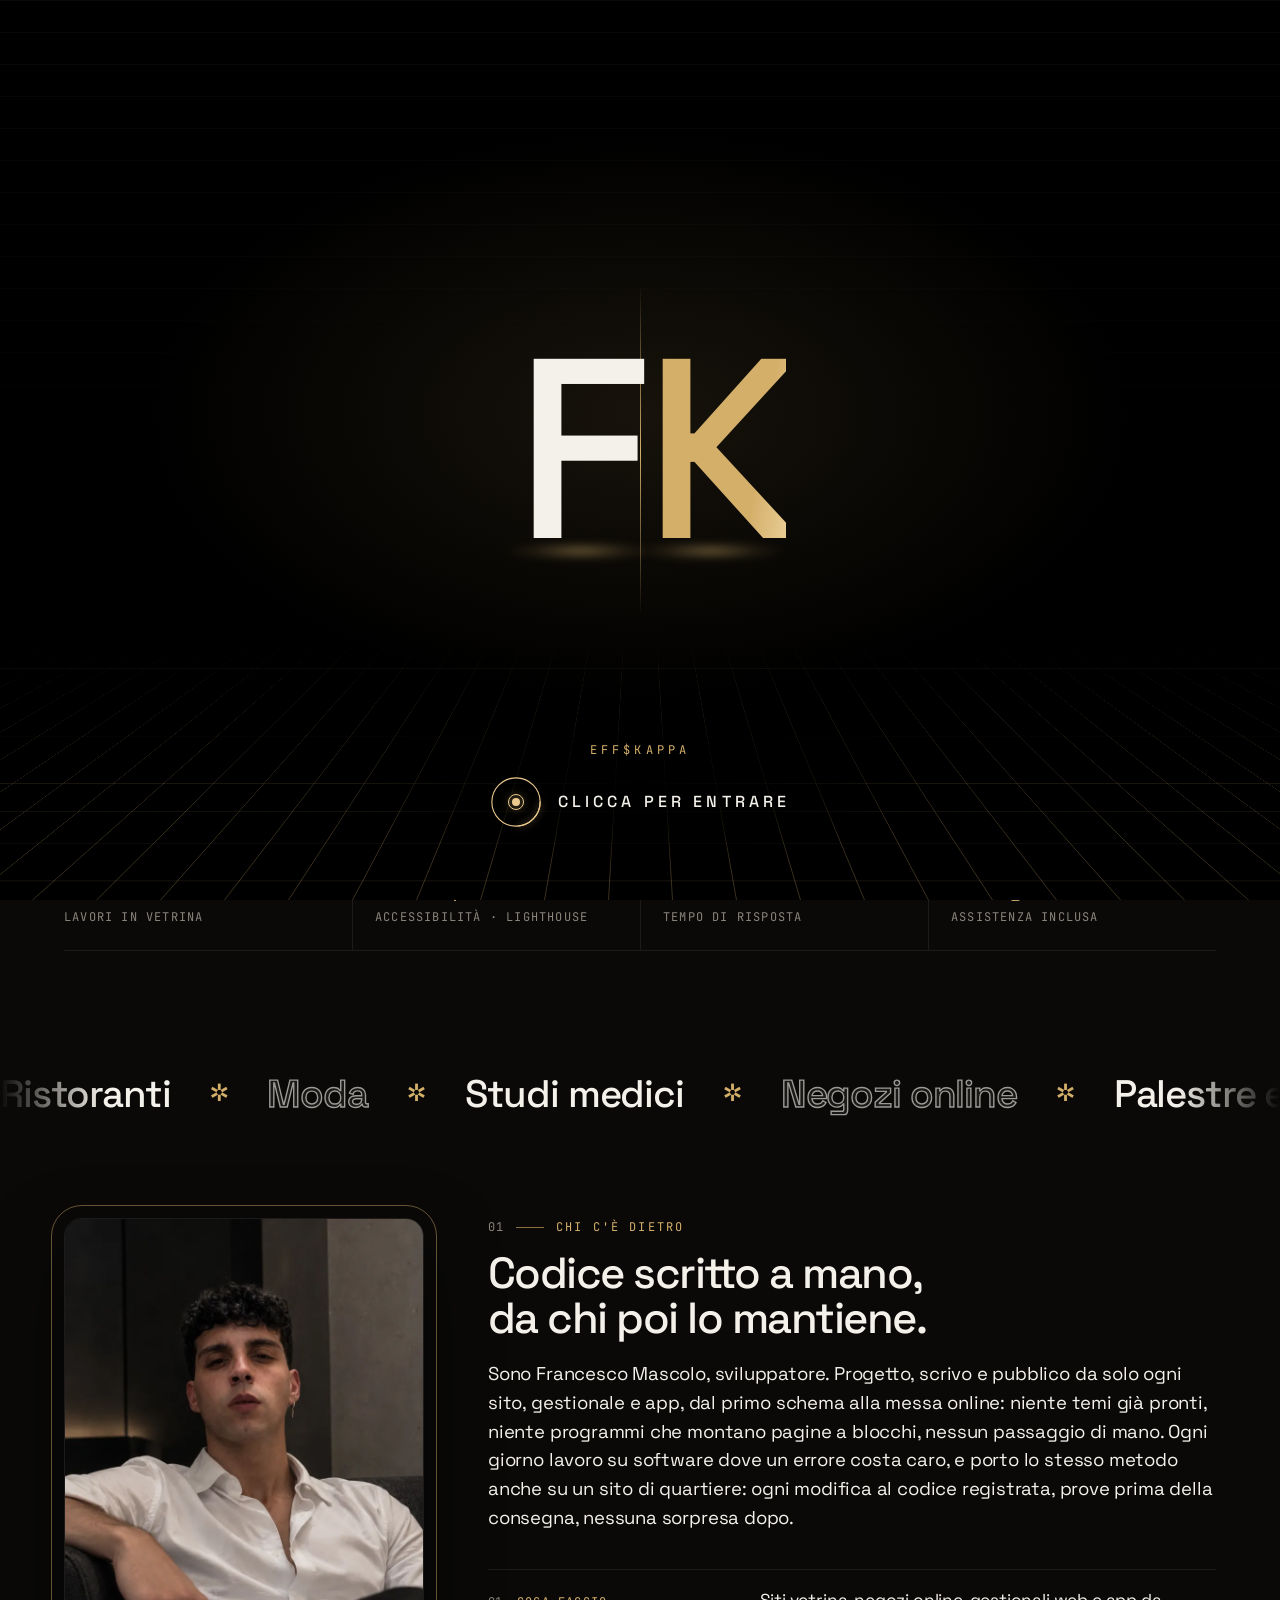
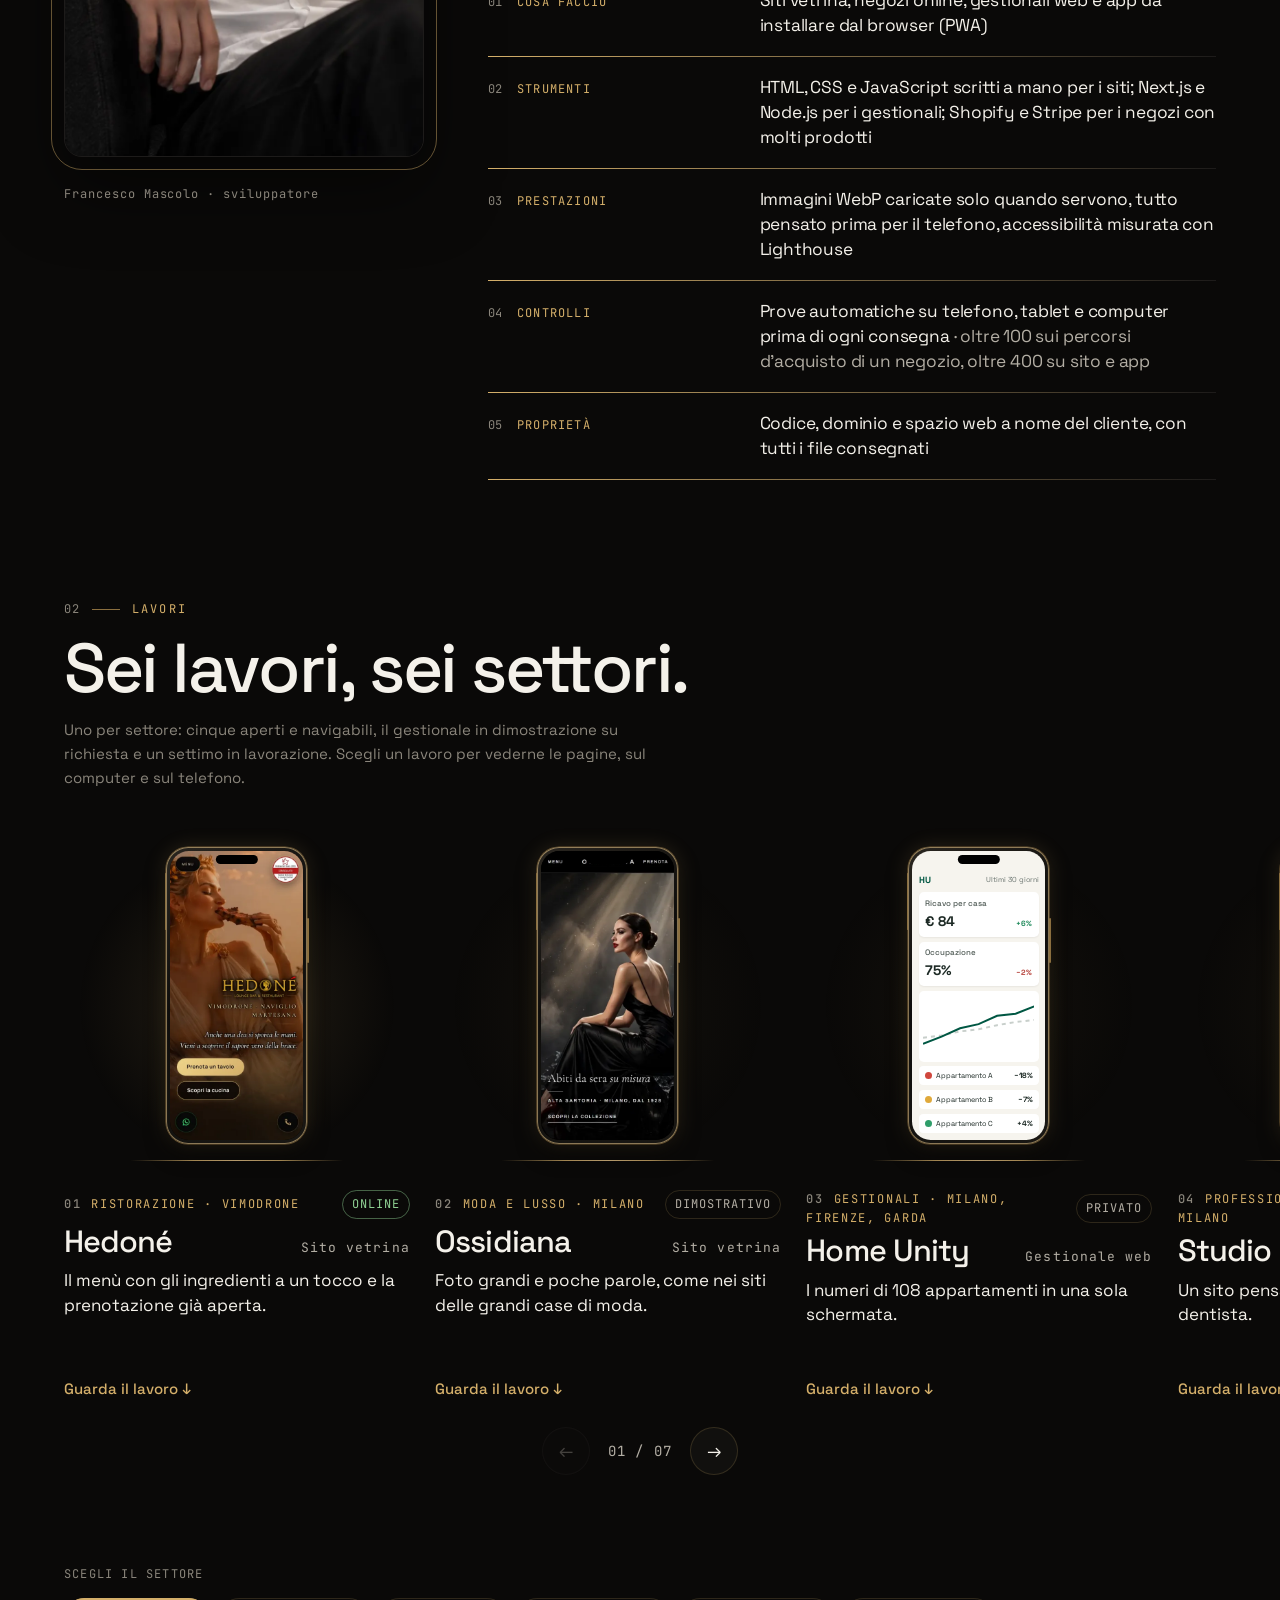
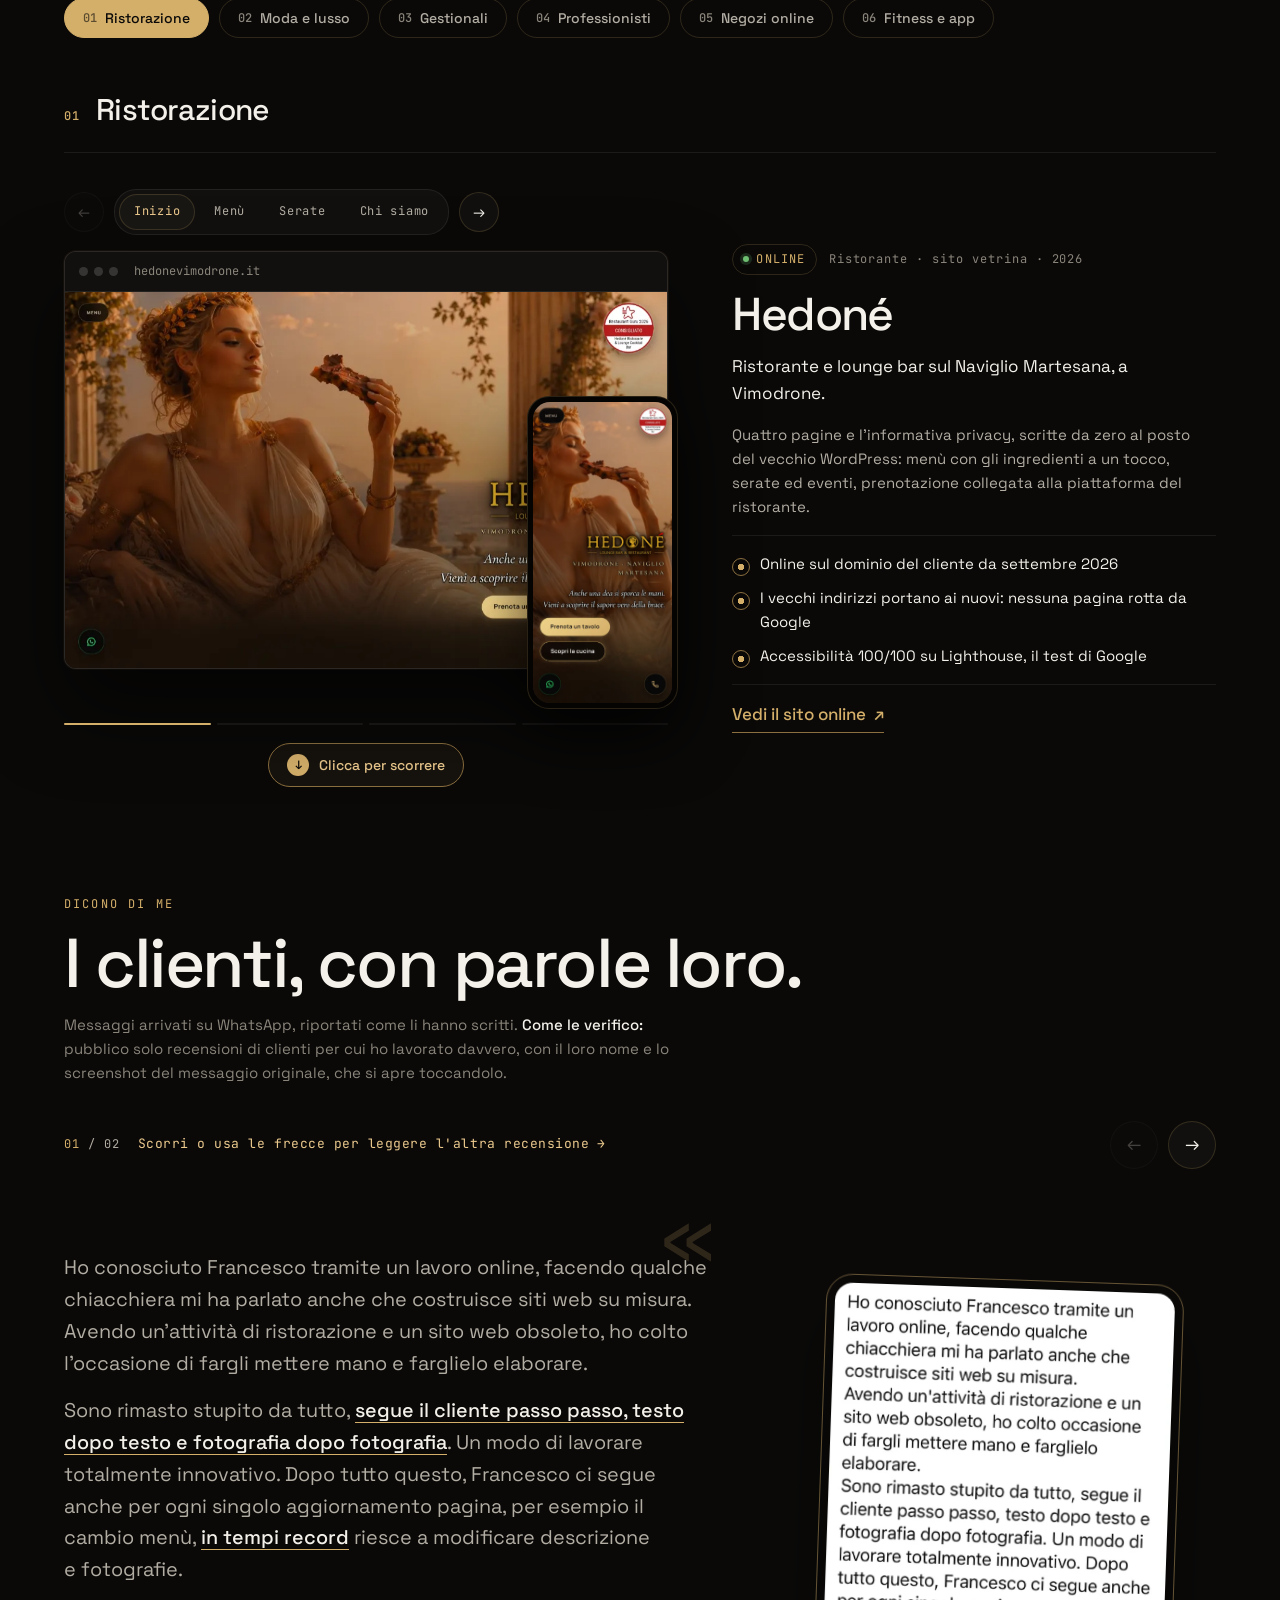
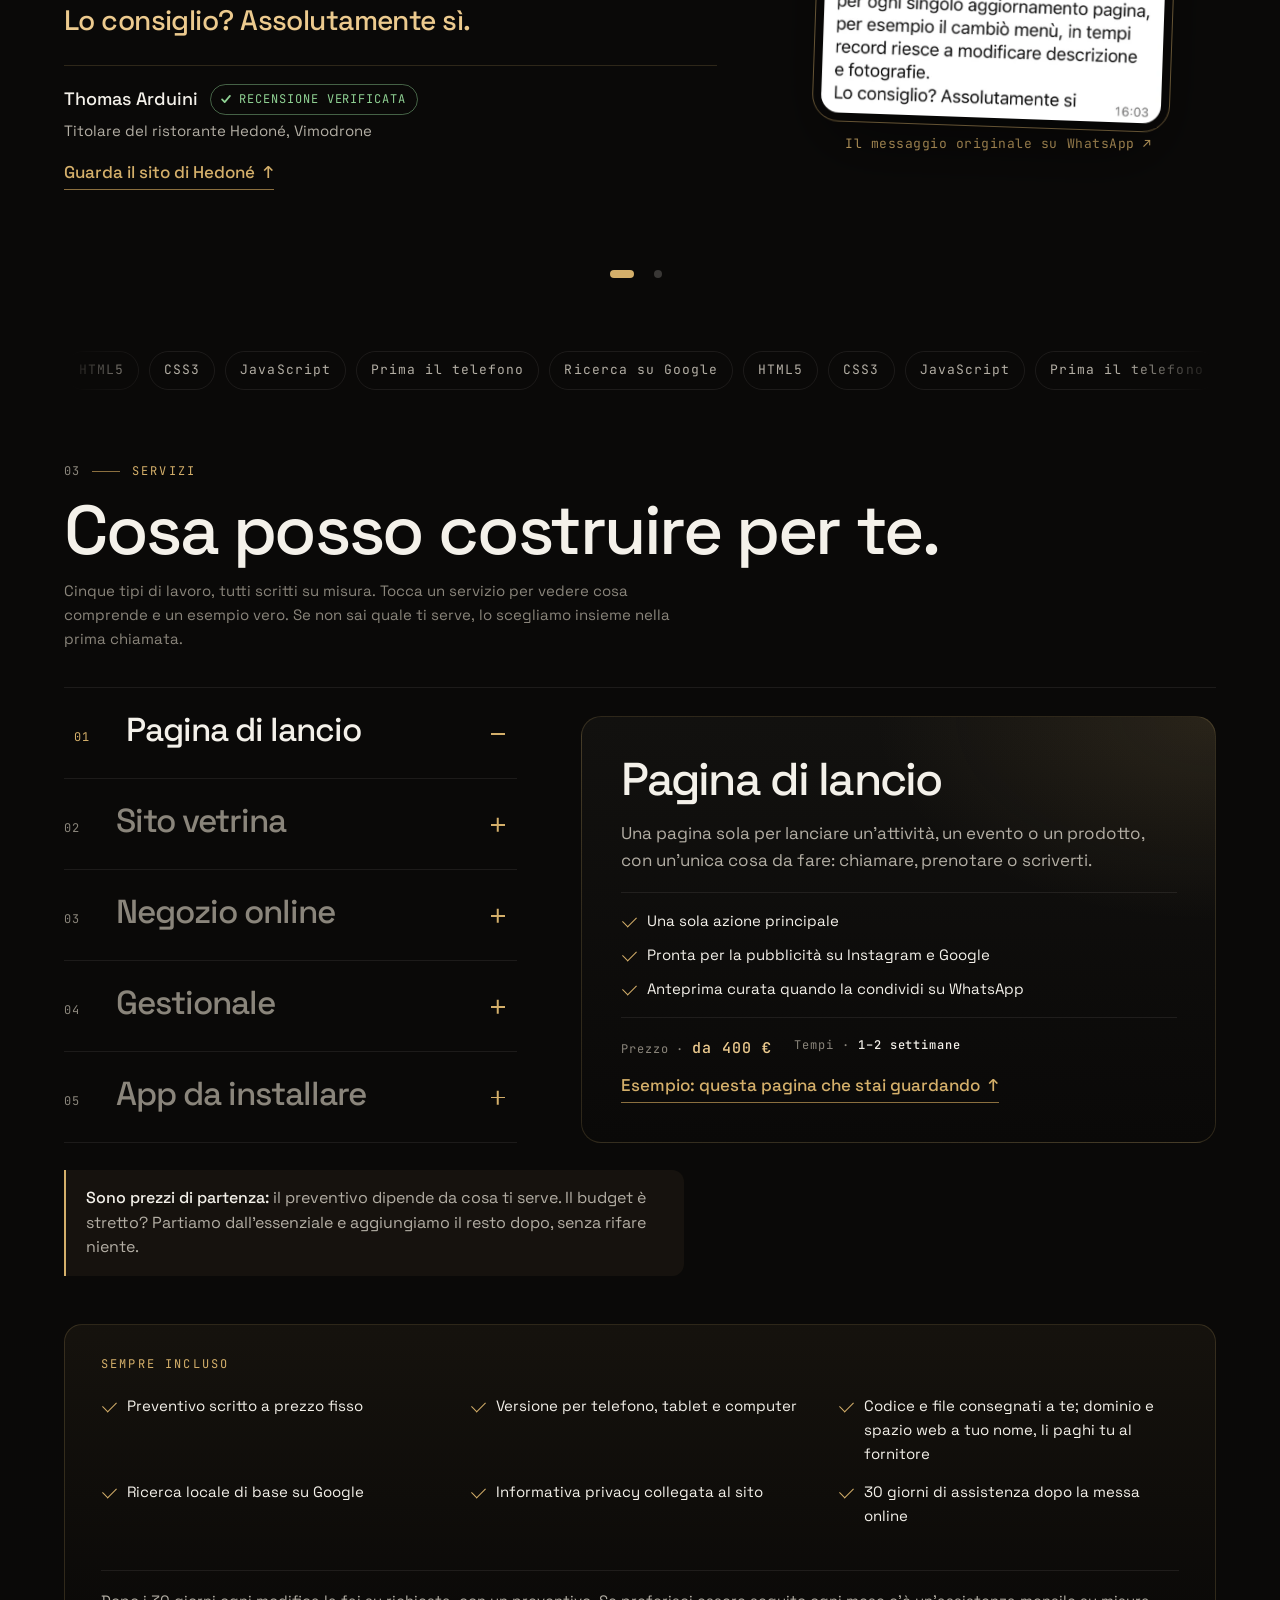
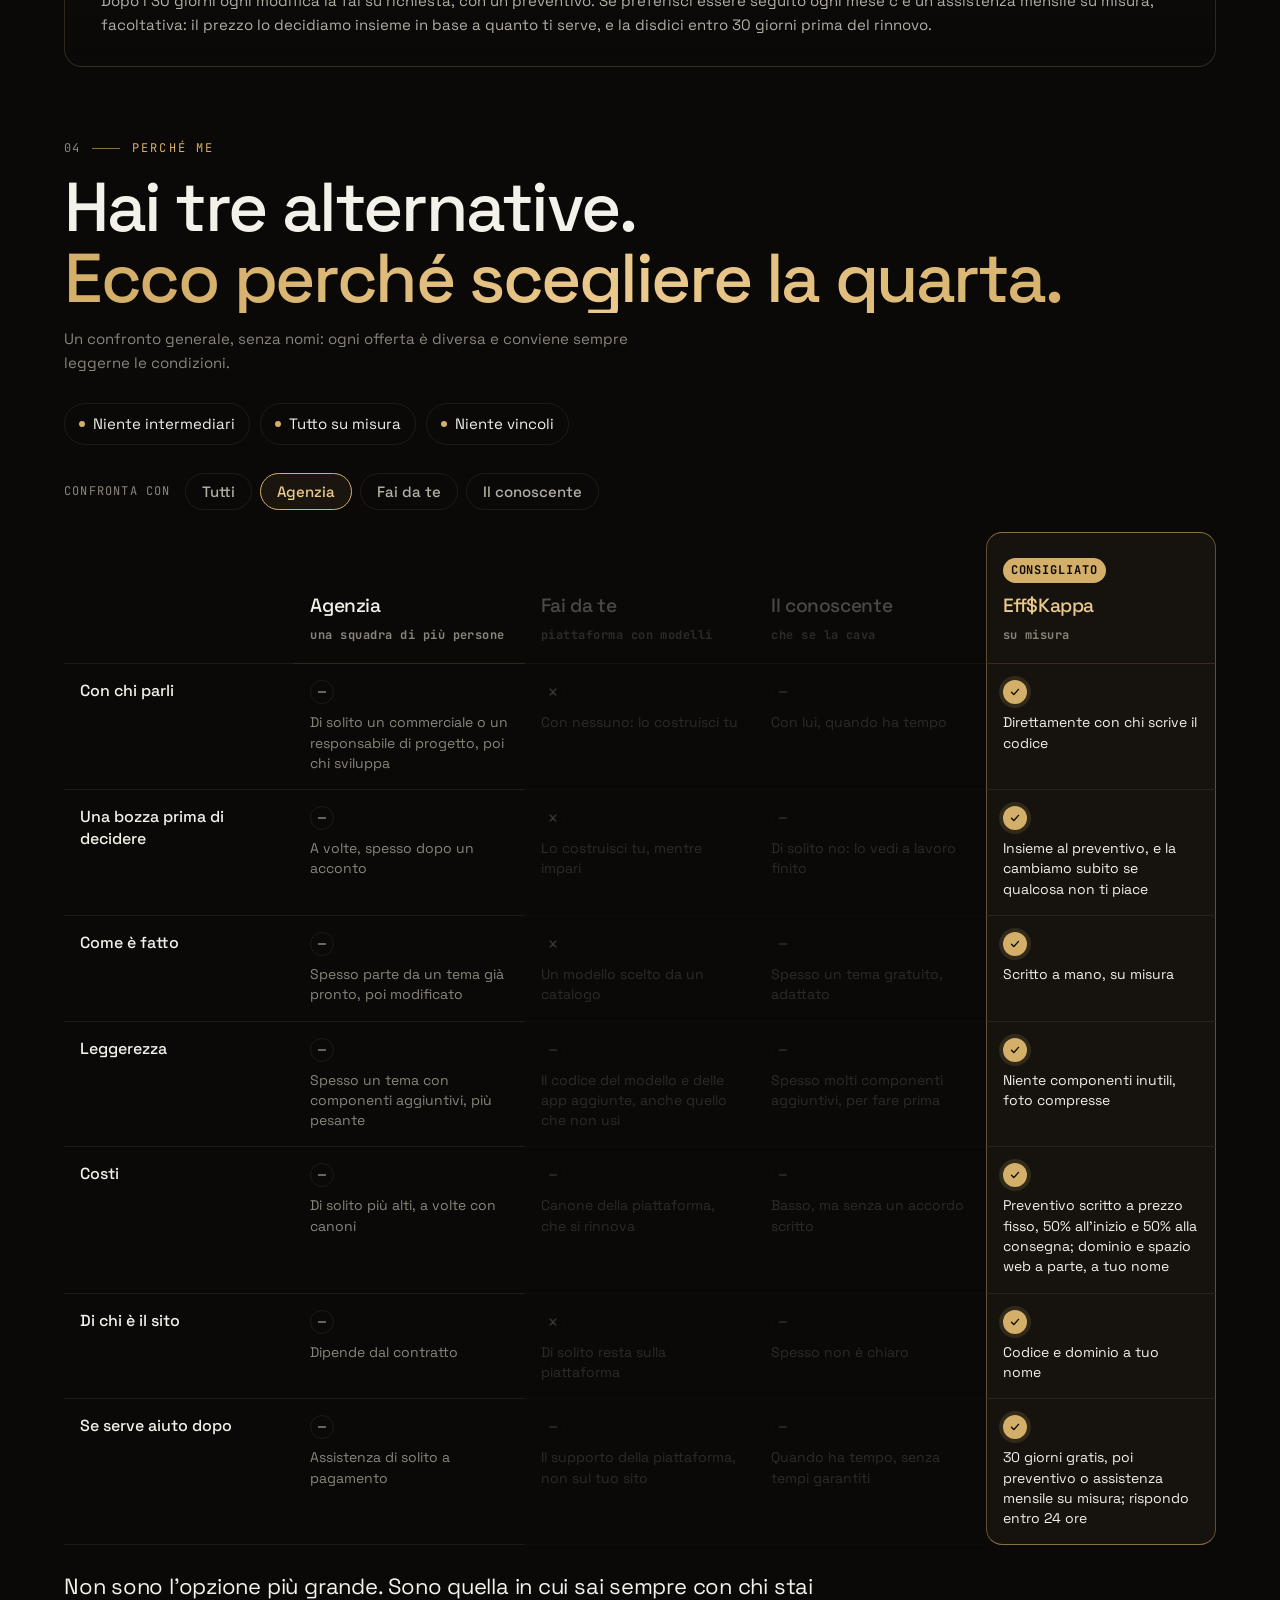
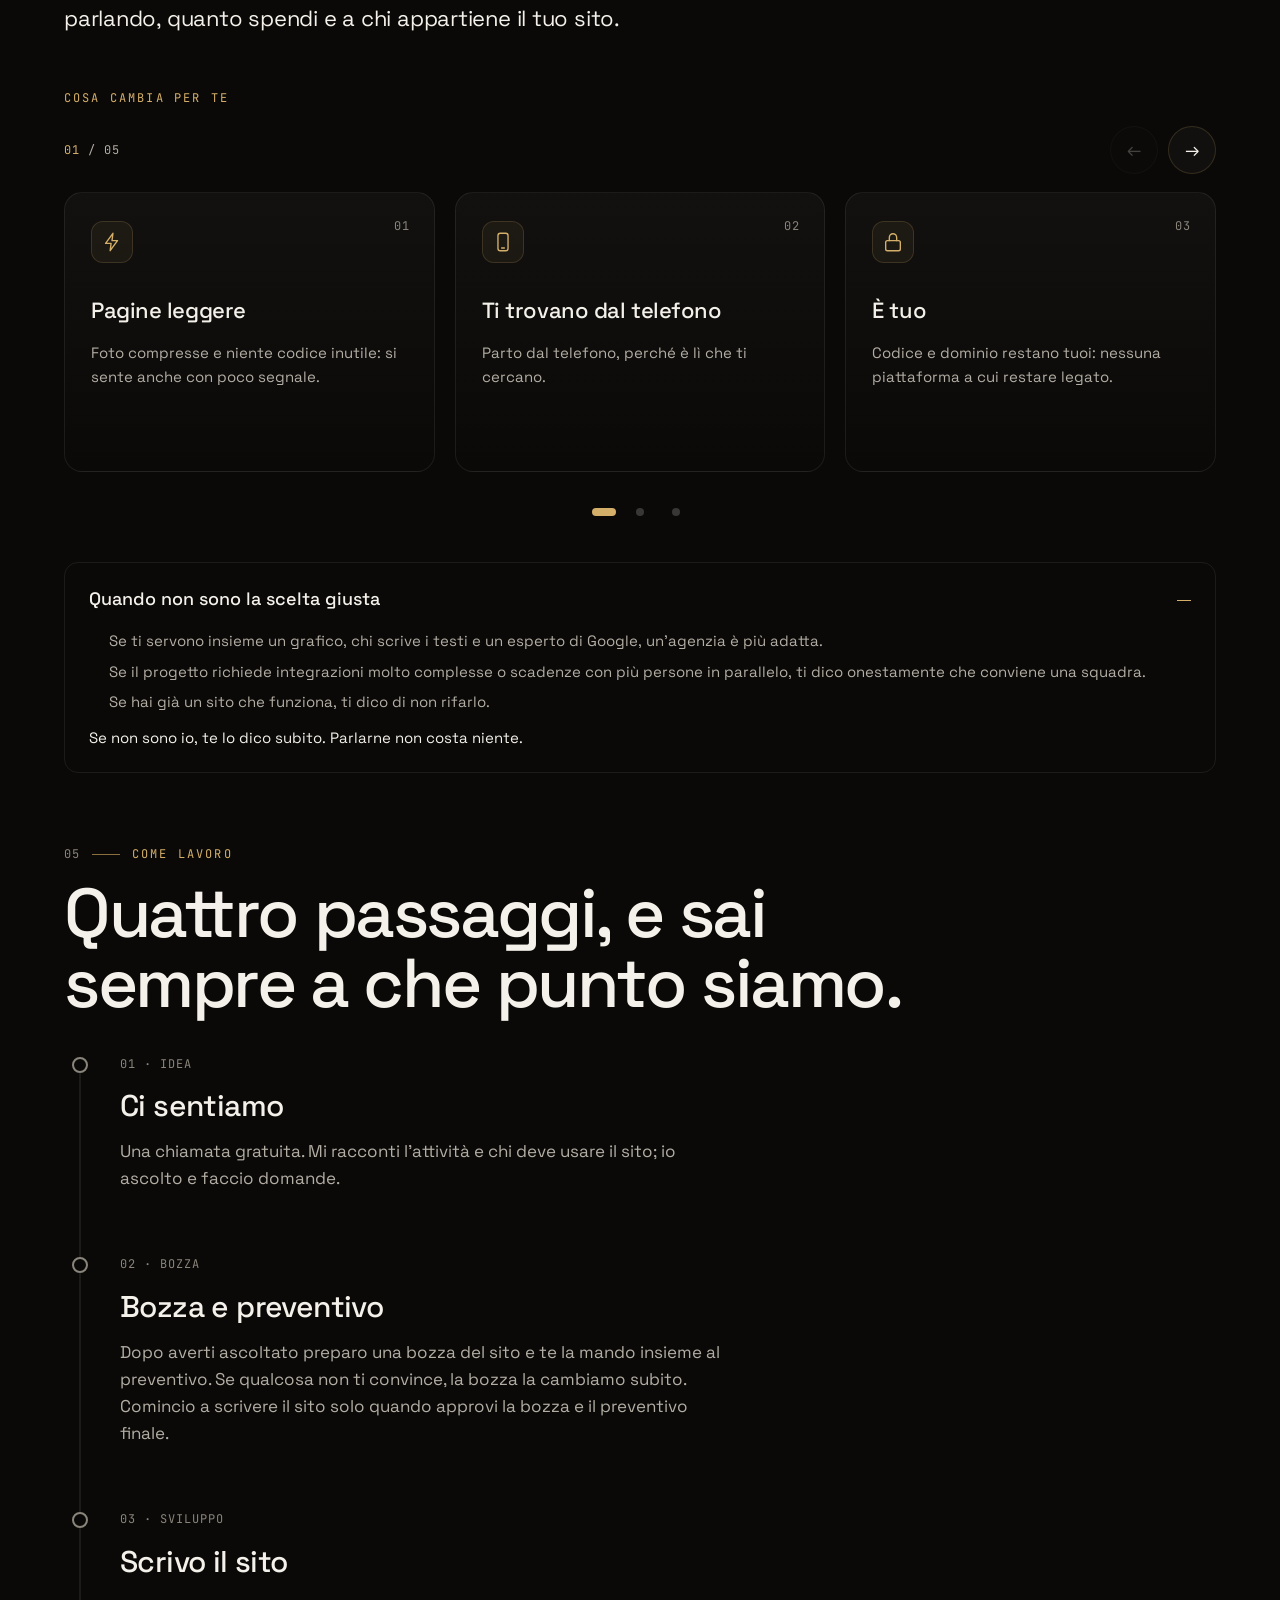
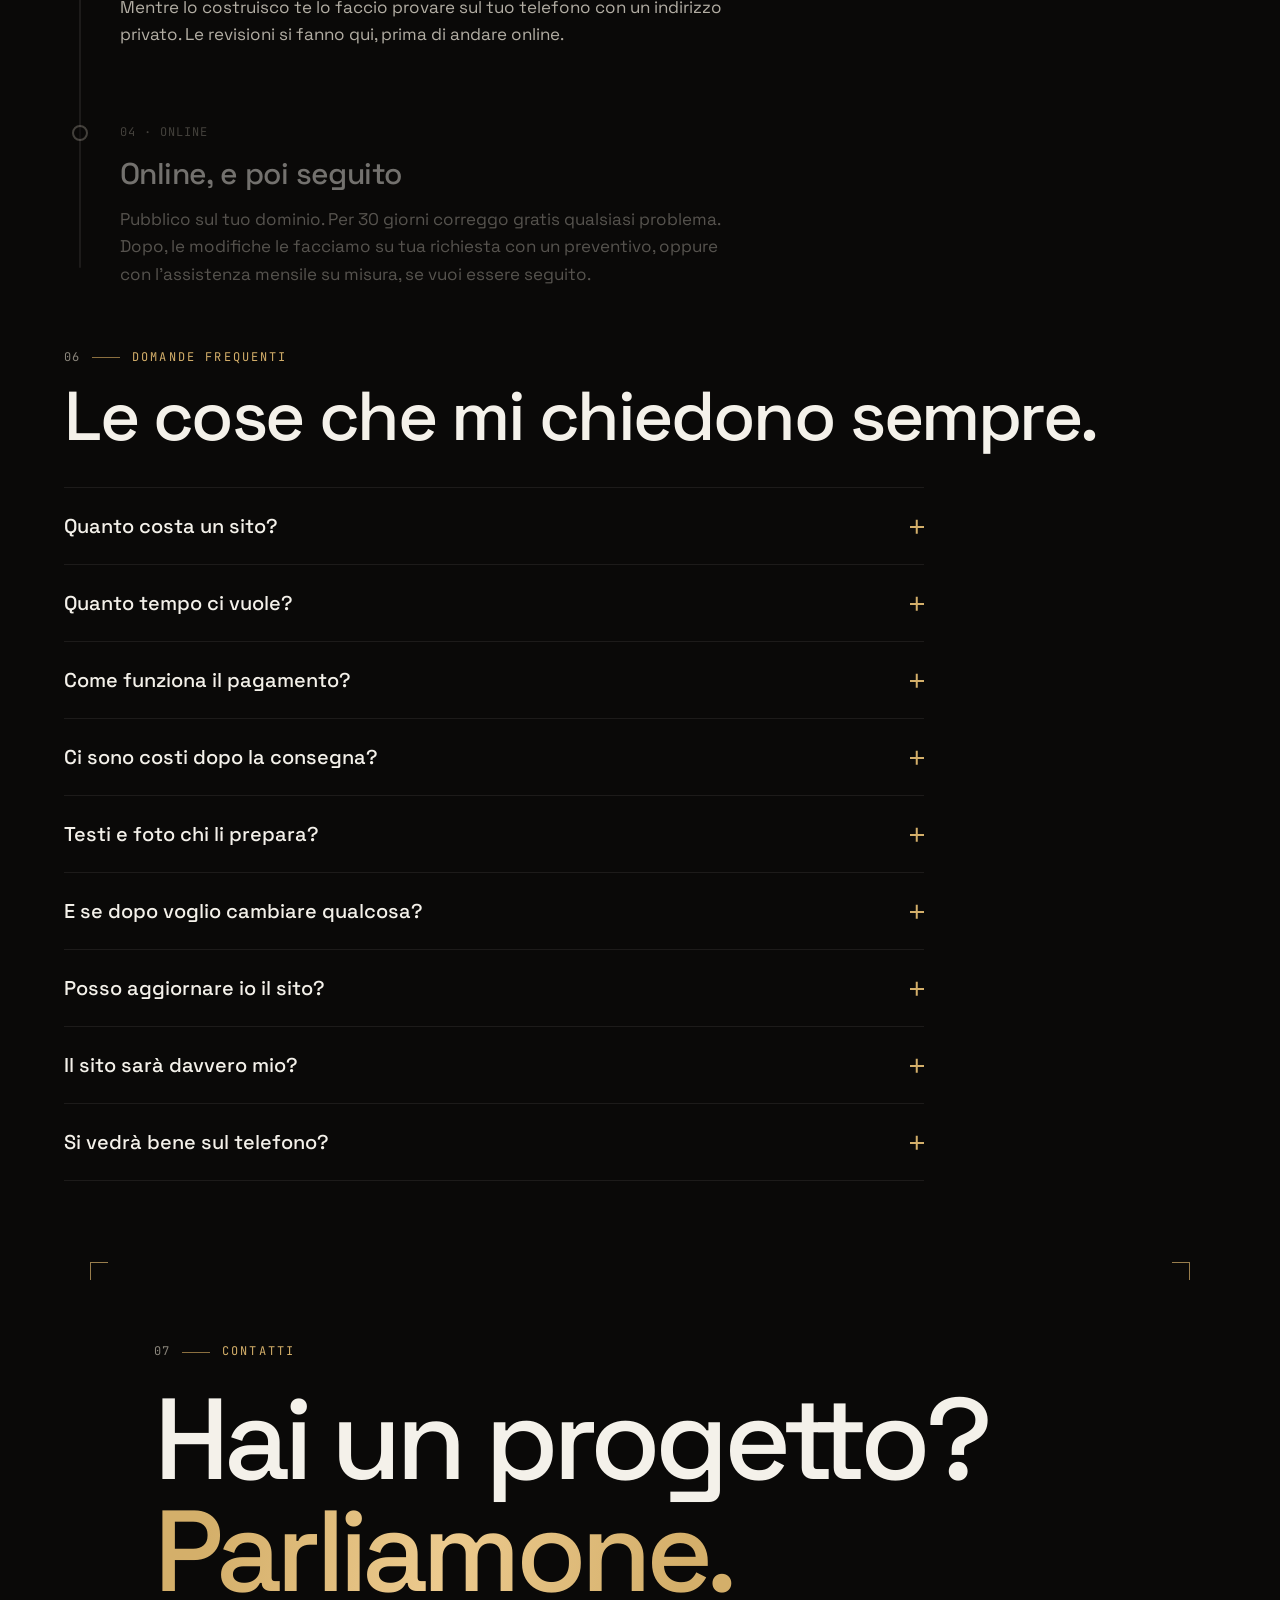
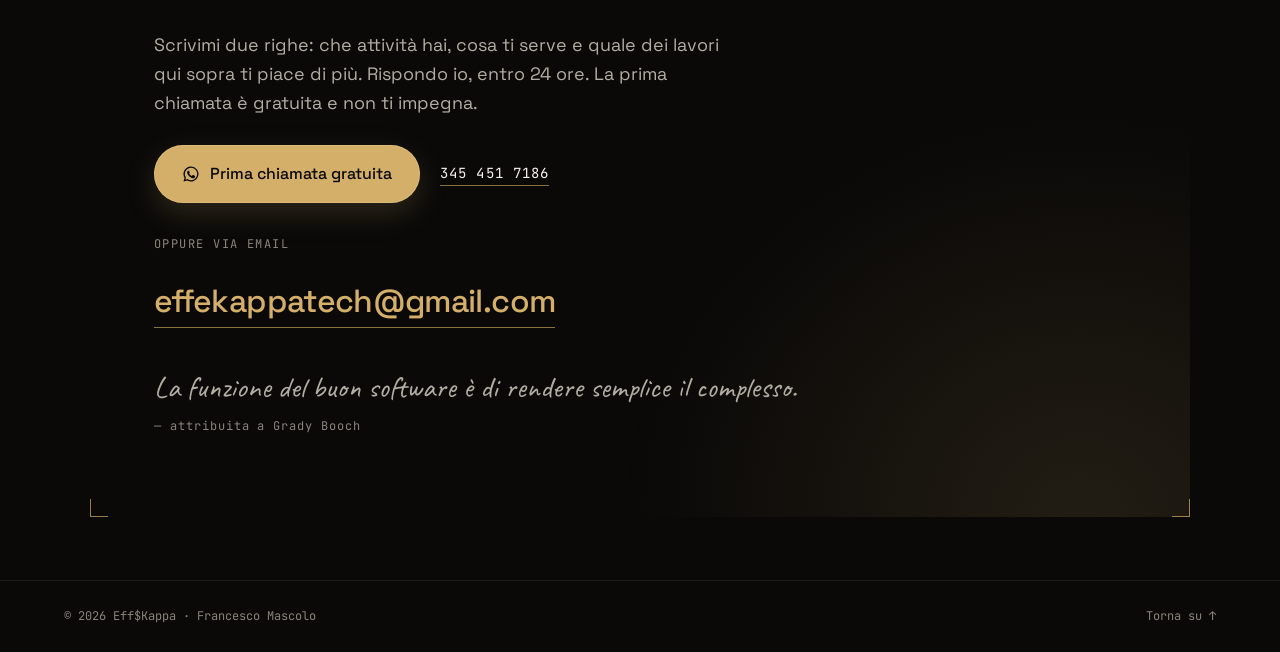
==== commit 8caa8ee9: "style: Chi c'è dietro più compatta, foto in alto, frase sul metodo di lavoro Co-Authored-By: Claude " ====
--- a/index.html
+++ b/index.html
@@ -22,7 +22,7 @@
 <link rel="preconnect" href="https://fonts.googleapis.com">
 <link rel="preconnect" href="https://fonts.gstatic.com" crossorigin>
 <link href="https://fonts.googleapis.com/css2?family=Space+Grotesk:wght@400;500;700&family=JetBrains+Mono:wght@400;500&family=Caveat:wght@500&display=swap" rel="stylesheet">
-<link rel="stylesheet" href="css/styles.css?v=64">
+<link rel="stylesheet" href="css/styles.css?v=65">
 <script>
 (function () {
   var h = document.documentElement;
@@ -113,7 +113,7 @@
             <p class="eyebrow"><span class="idx">01</span>Chi c'è dietro</p>
             <h2 data-words>Codice scritto a mano, da chi poi lo mantiene.</h2>
           </div>
-          <p class="about-lead" data-reveal>Sono Francesco Mascolo, sviluppatore. Progetto, scrivo e pubblico da solo ogni sito, gestionale e app, dal primo schema alla messa online: niente temi già pronti, niente programmi che montano pagine a blocchi, nessun passaggio di mano. Su ogni progetto, anche un sito di quartiere, uso lo stesso metodo: ogni modifica al codice registrata, prove prima della consegna, nessuna sorpresa dopo.</p>
+          <p class="about-lead" data-reveal>Sono Francesco Mascolo, sviluppatore. Progetto, scrivo e pubblico da solo ogni sito, gestionale e app, dal primo schema alla messa online: niente temi già pronti, niente programmi che montano pagine a blocchi, nessun passaggio di mano. Ogni giorno lavoro su software dove un errore costa caro, e porto lo stesso metodo anche su un sito di quartiere: ogni modifica al codice registrata, prove prima della consegna, nessuna sorpresa dopo.</p>
 
           <dl class="spec" data-reveal>
             <div style="--i:0"><dt><span class="mono">01</span>Cosa faccio</dt><dd>Siti vetrina, negozi online, gestionali web e app da installare dal browser (PWA)</dd></div>
--- a/css/styles.css
+++ b/css/styles.css
@@ -246,13 +246,13 @@
   display: grid;
   grid-template-columns: minmax(0, 360px) minmax(0, 1fr);
   gap: clamp(32px, 5vw, 80px);
-  align-items: end;
-  margin-bottom: 64px;
+  align-items: start;
+  margin-bottom: 48px;
 }
 .about-photo { display: flex; flex-direction: column; gap: 28px; }
 .about-photo img { width: 100%; border-radius: 18px; border: 1px solid var(--line-2); box-shadow: 0 30px 70px rgba(0, 0, 0, .5); }
 .about-text .section-head { margin-bottom: 28px; }
-.about-lead { color: var(--cream); font-size: clamp(19px, 1.9vw, 25px); line-height: 1.5; letter-spacing: -.01em; max-width: 46ch; text-wrap: pretty; }
+.about-lead { color: var(--cream); font-size: clamp(17px, 1.45vw, 20px); line-height: 1.55; letter-spacing: -.01em; max-width: 62ch; text-wrap: pretty; }
 @media (max-width: 800px) {
   .about-top { grid-template-columns: 1fr; margin-bottom: 48px; }
   .about-photo { max-width: 400px; }
@@ -1352,3 +1352,7 @@
 a.contact-phone { color: inherit; border-bottom: 1px solid var(--gold-dim); }
 a.contact-phone:hover { color: var(--gold-hi); }
 @media (max-width: 1024px), (pointer: coarse) { a.contact-phone { display: inline-flex; align-items: flex-end; min-height: 44px; } }
+
+/* Chi c'è dietro più compatta: titolo più piccolo degli altri, la foto parte in alto */
+.about .section-head h2 { font-size: clamp(30px, 3.4vw, 52px); }
+.about-text .section-head { margin-bottom: 20px; }
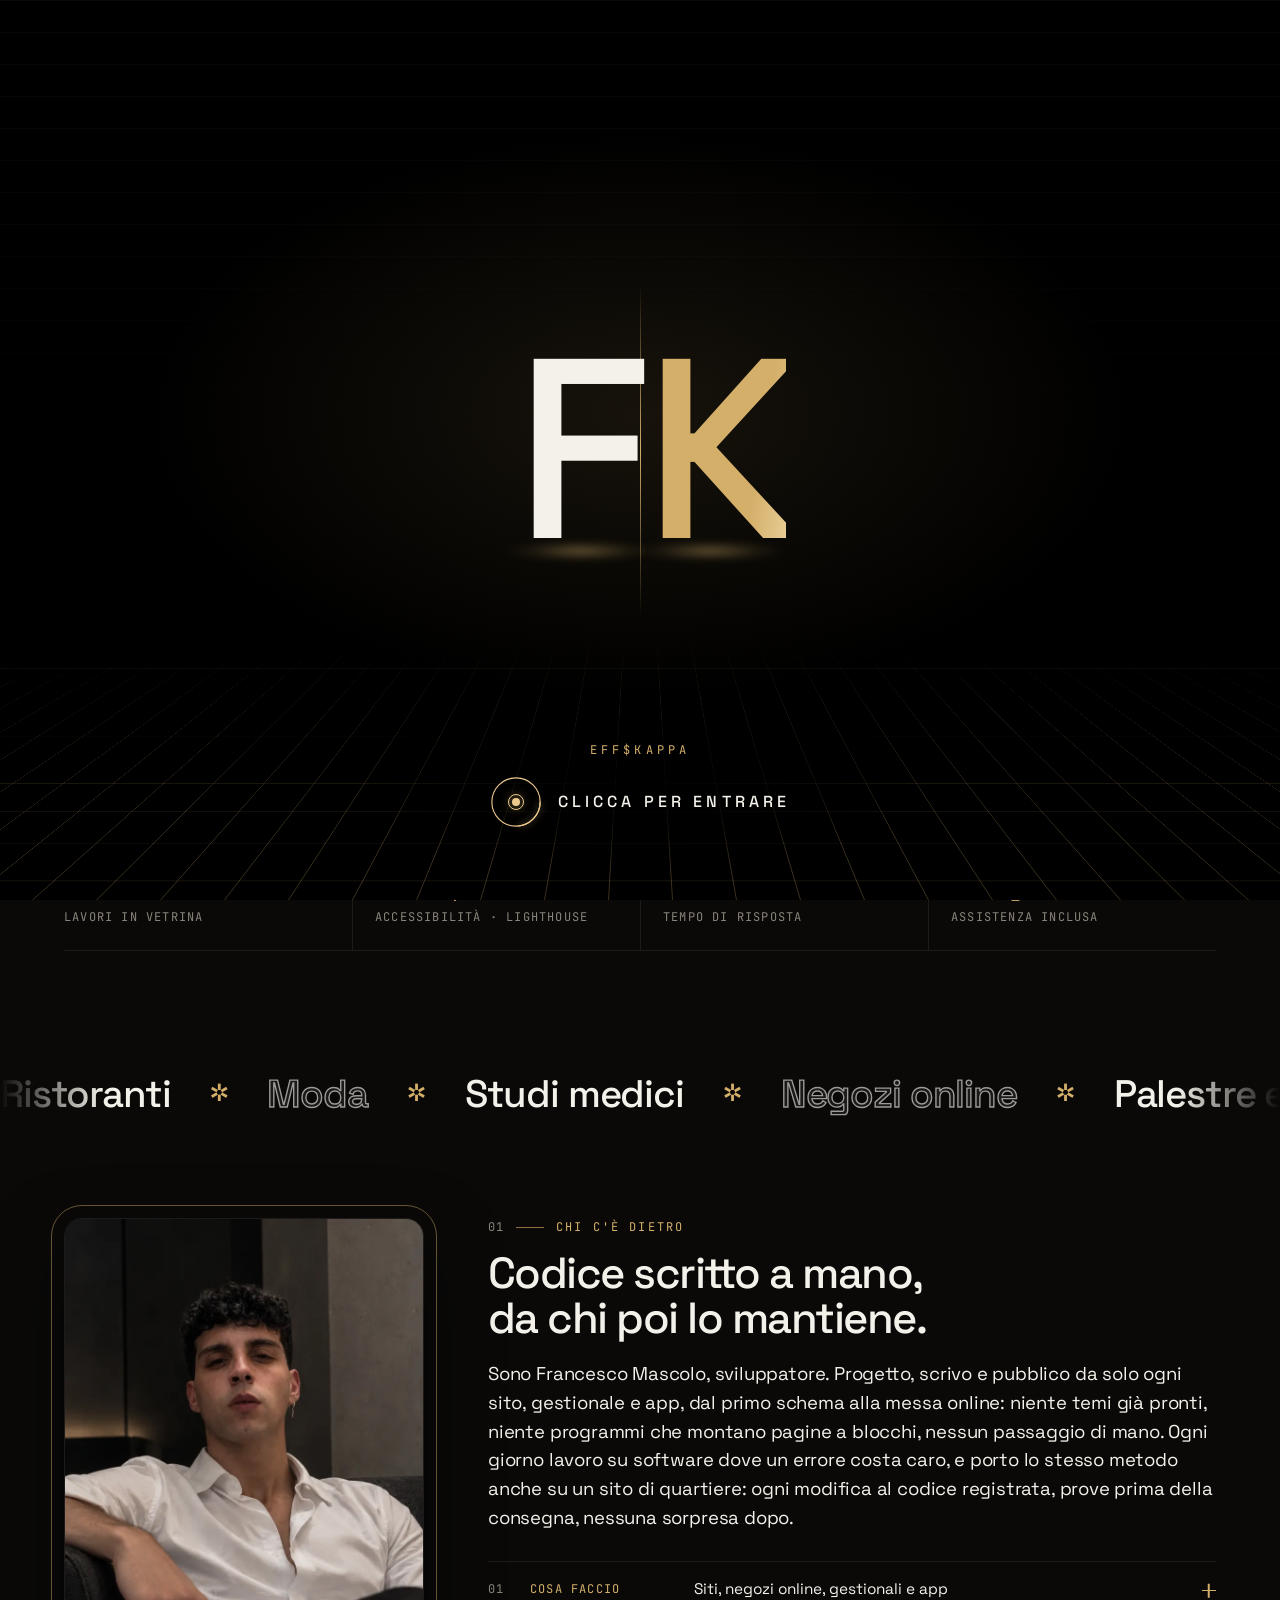
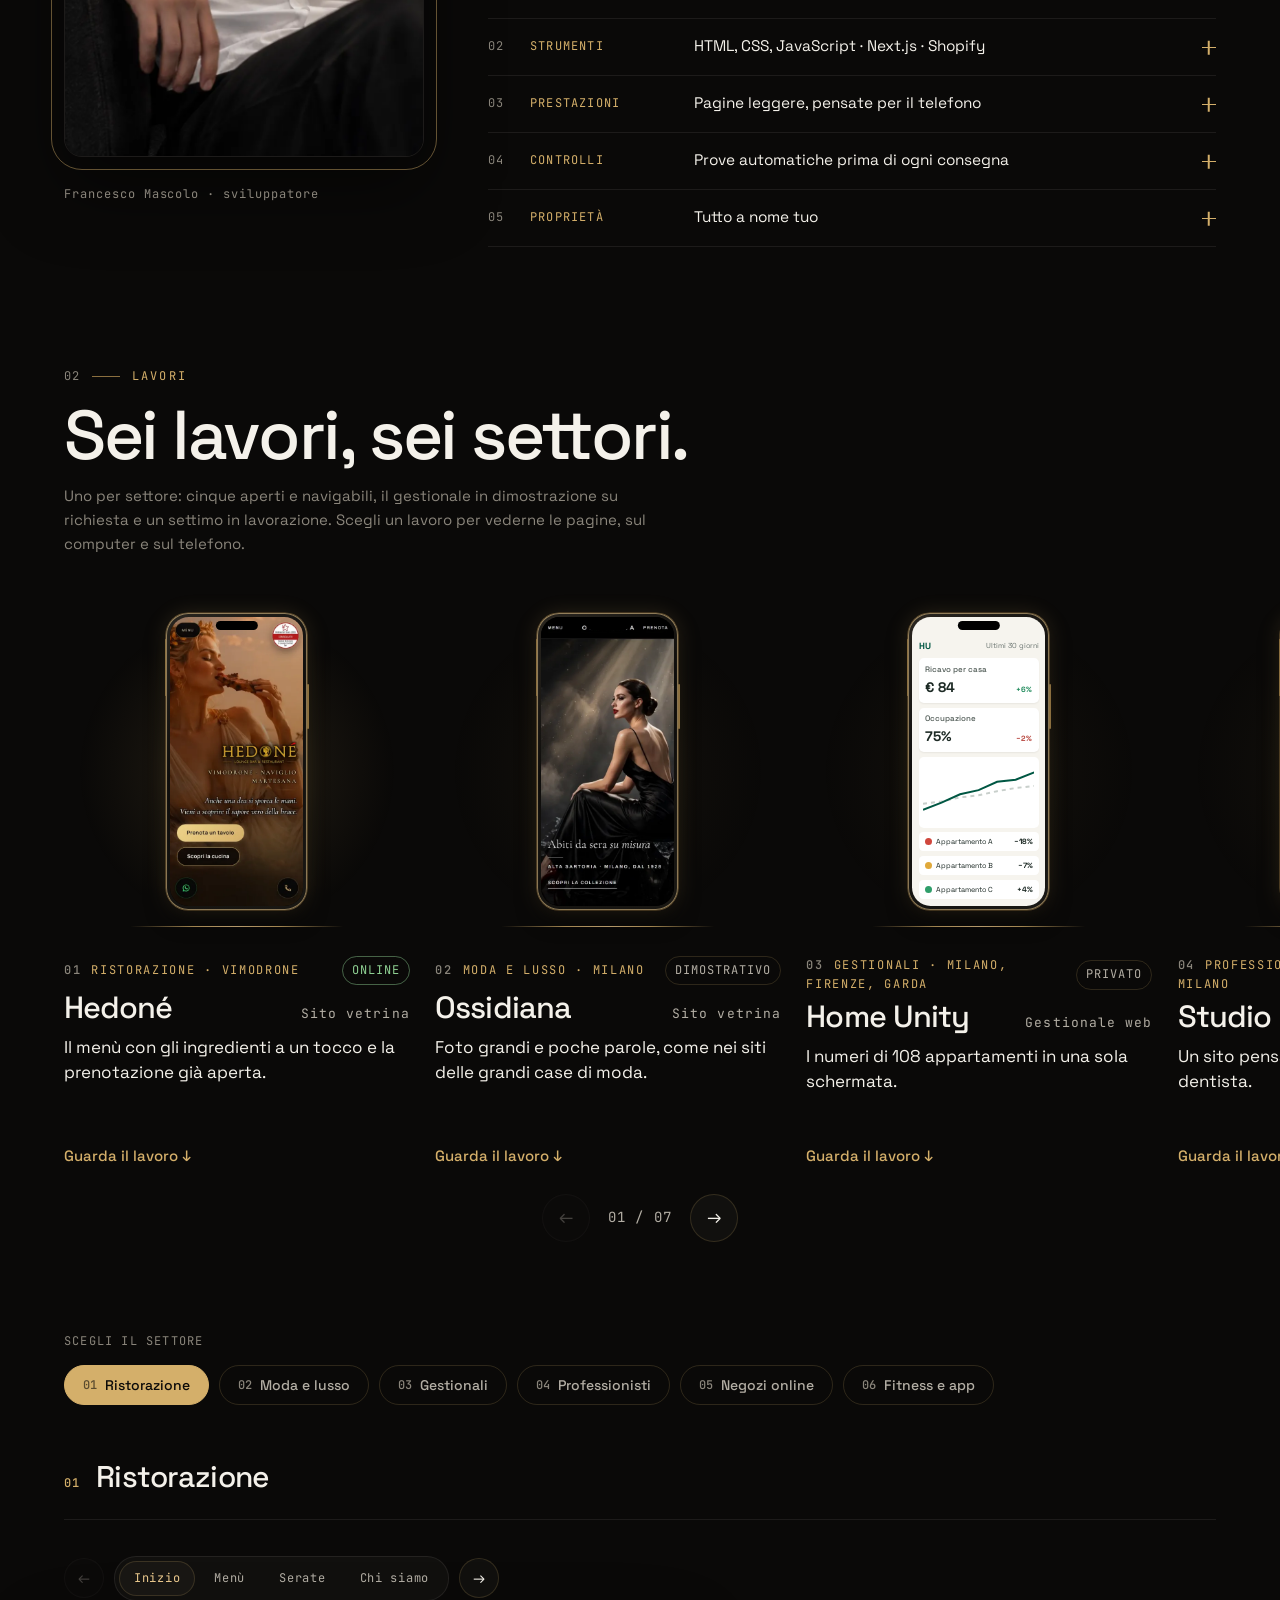
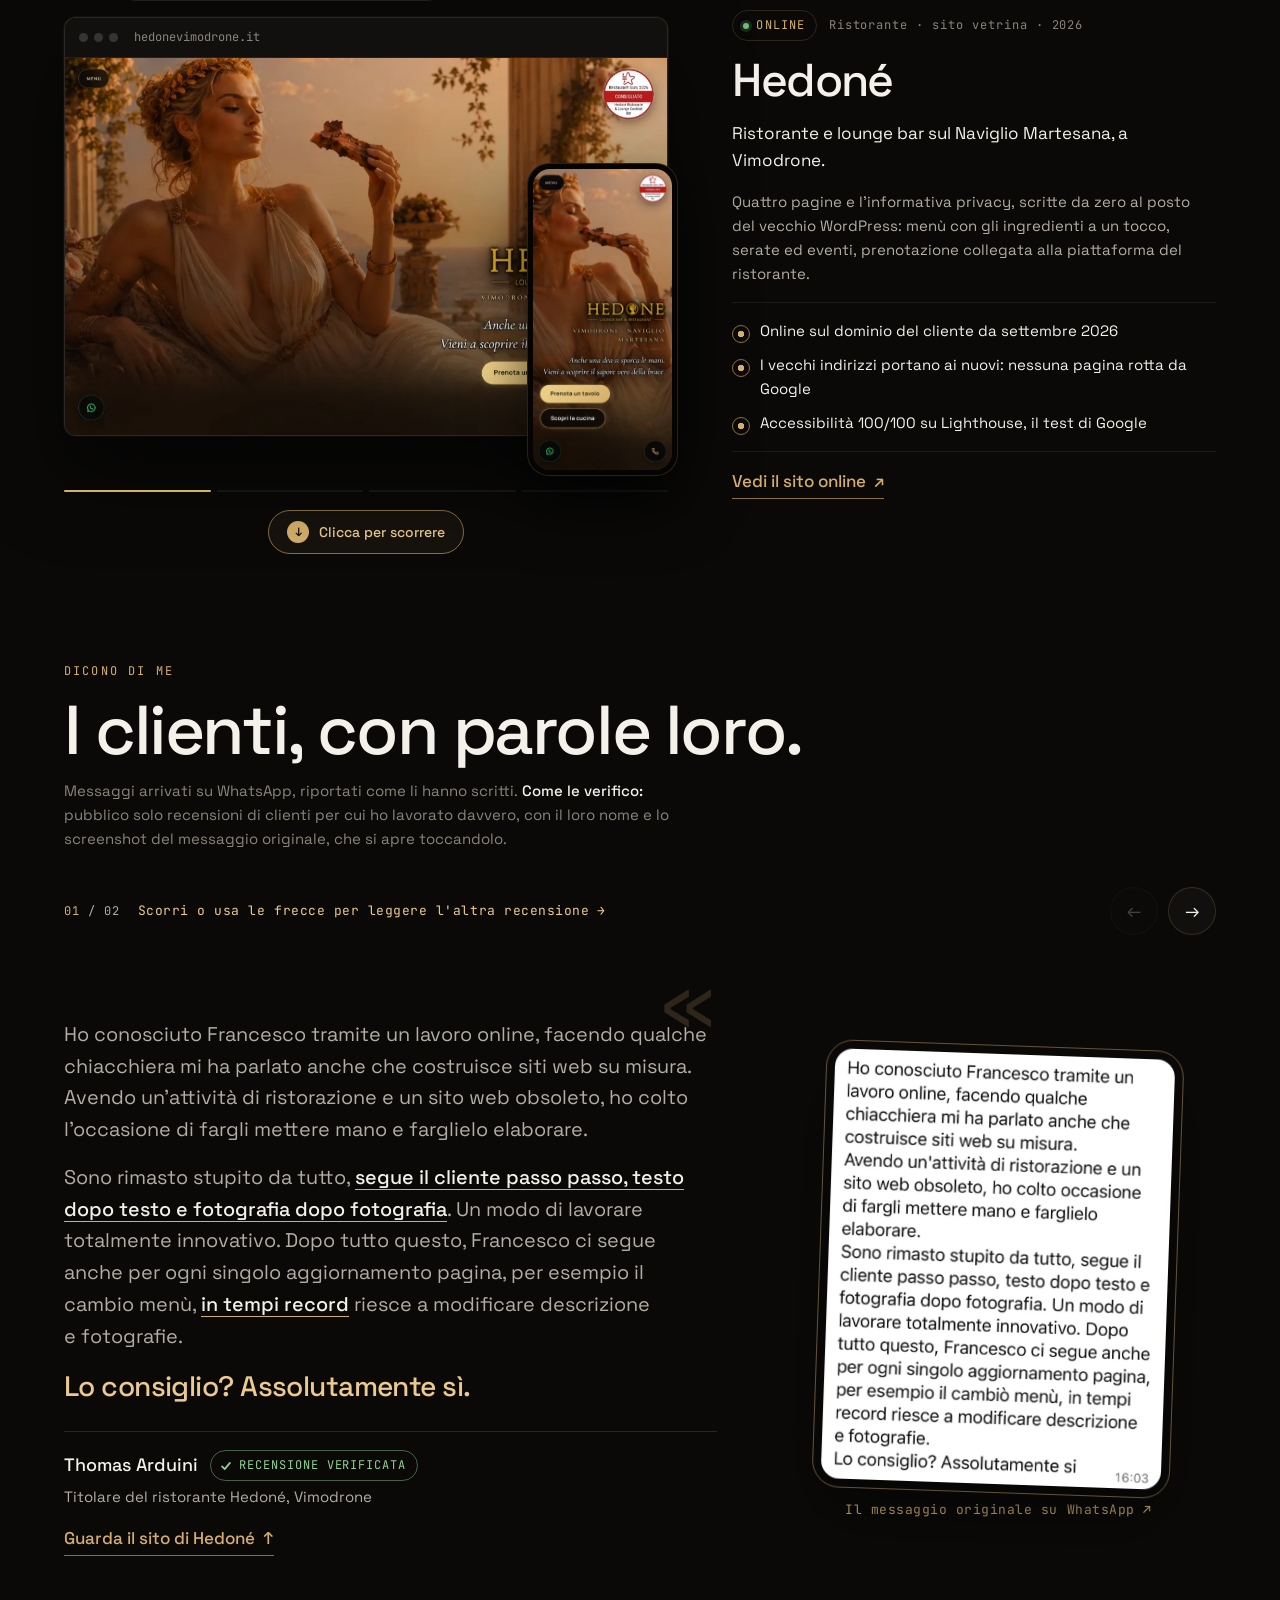
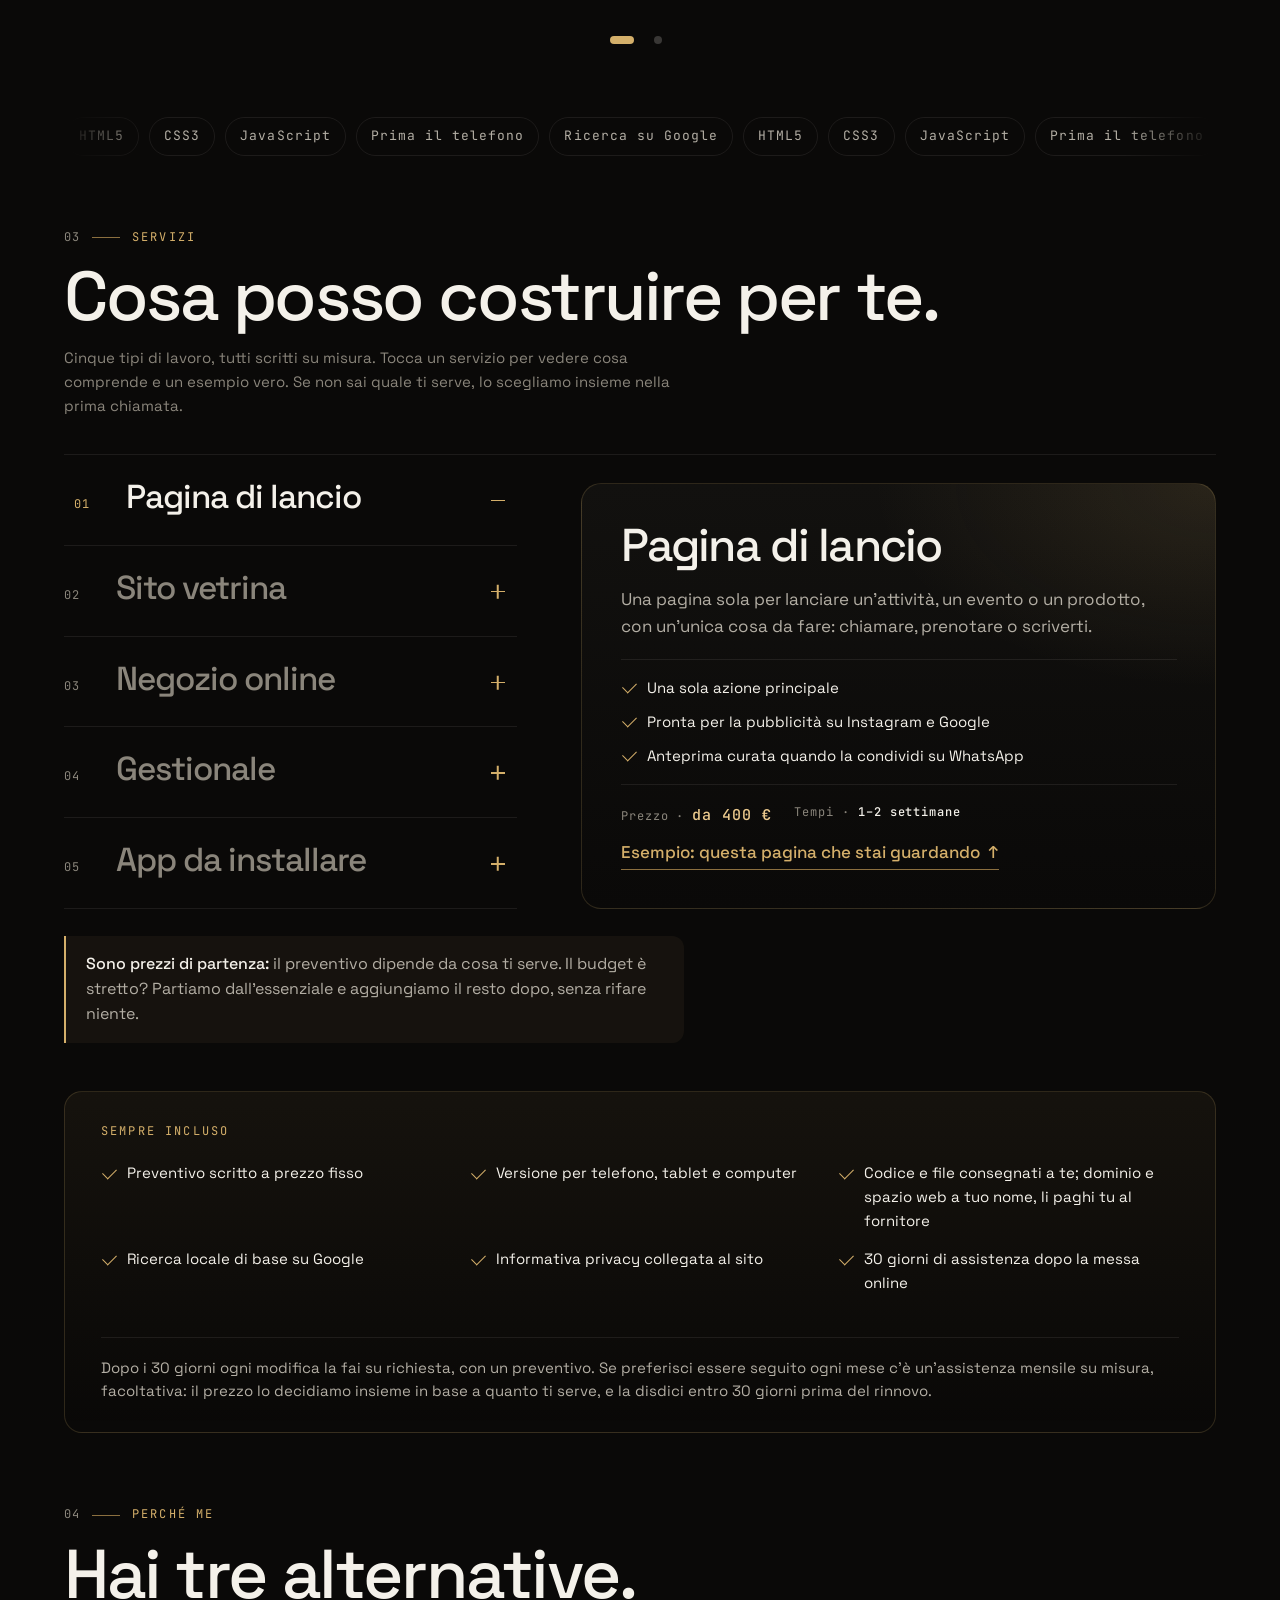
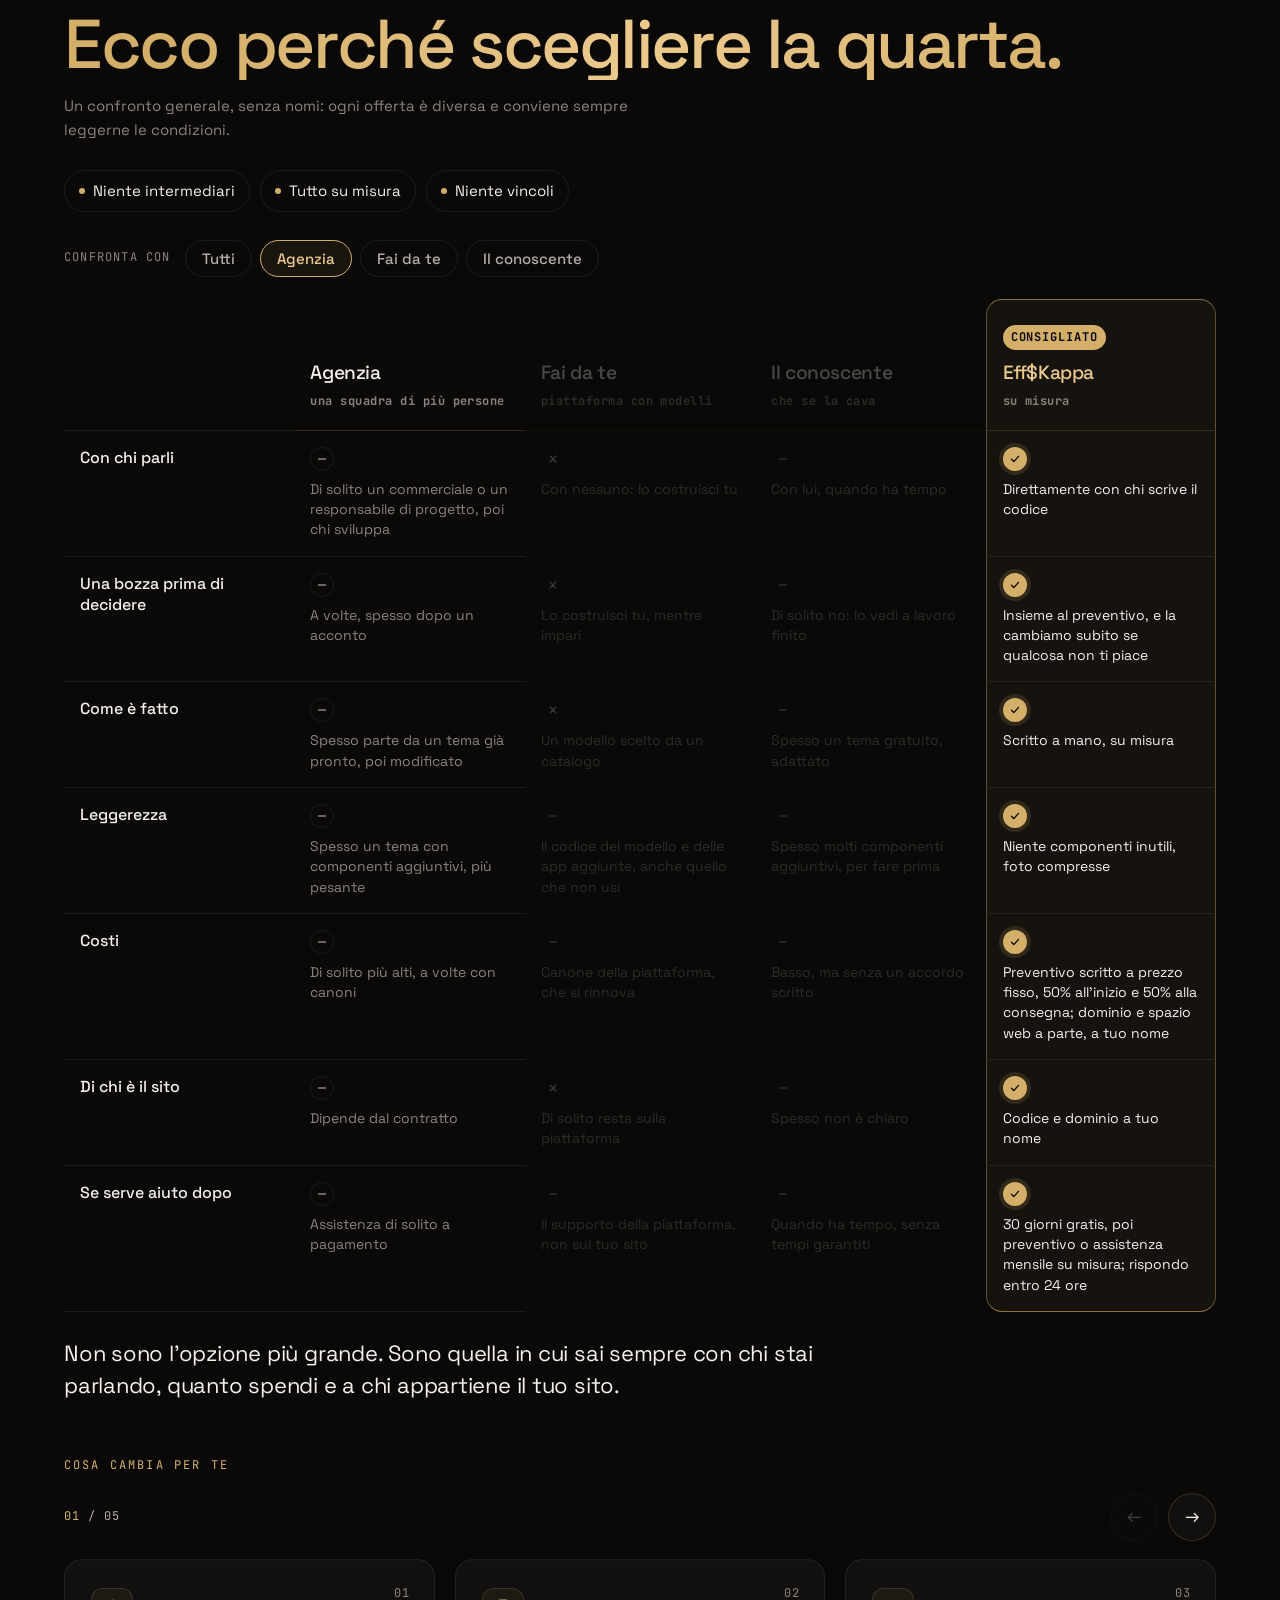
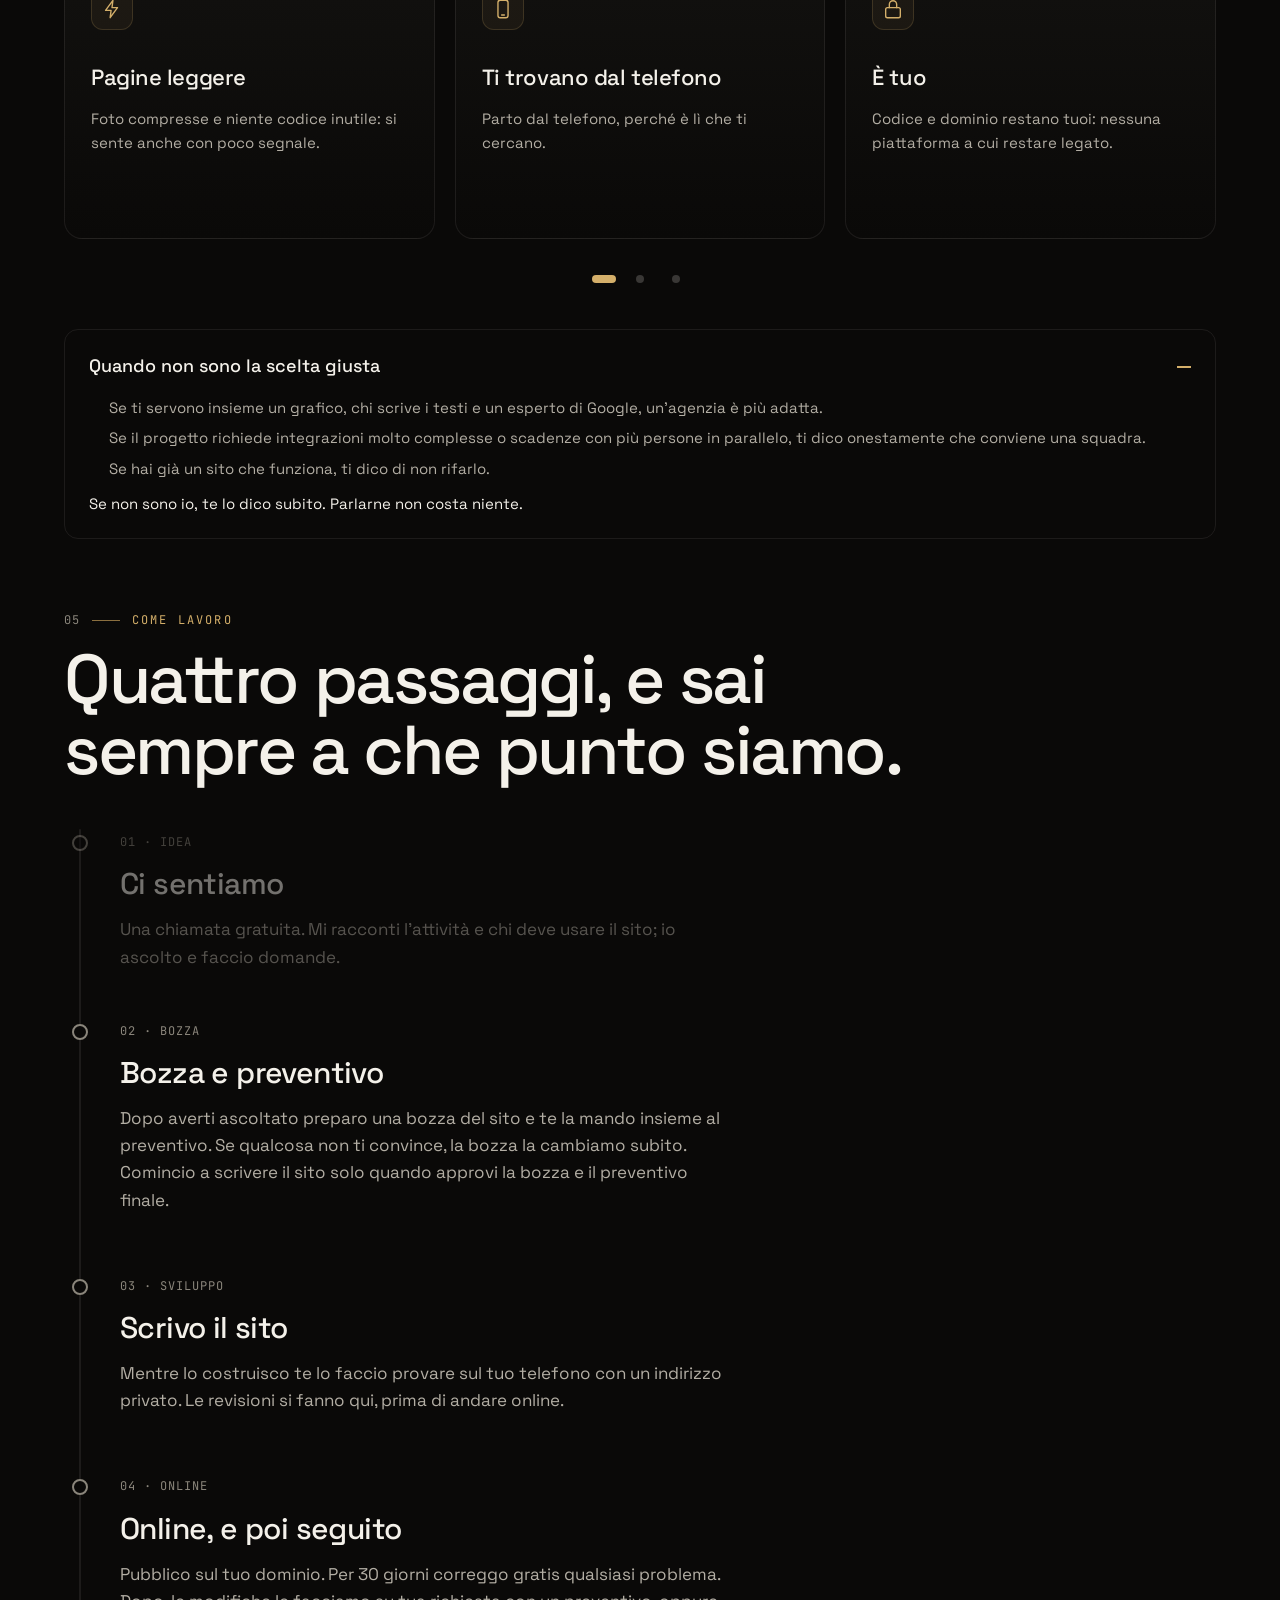
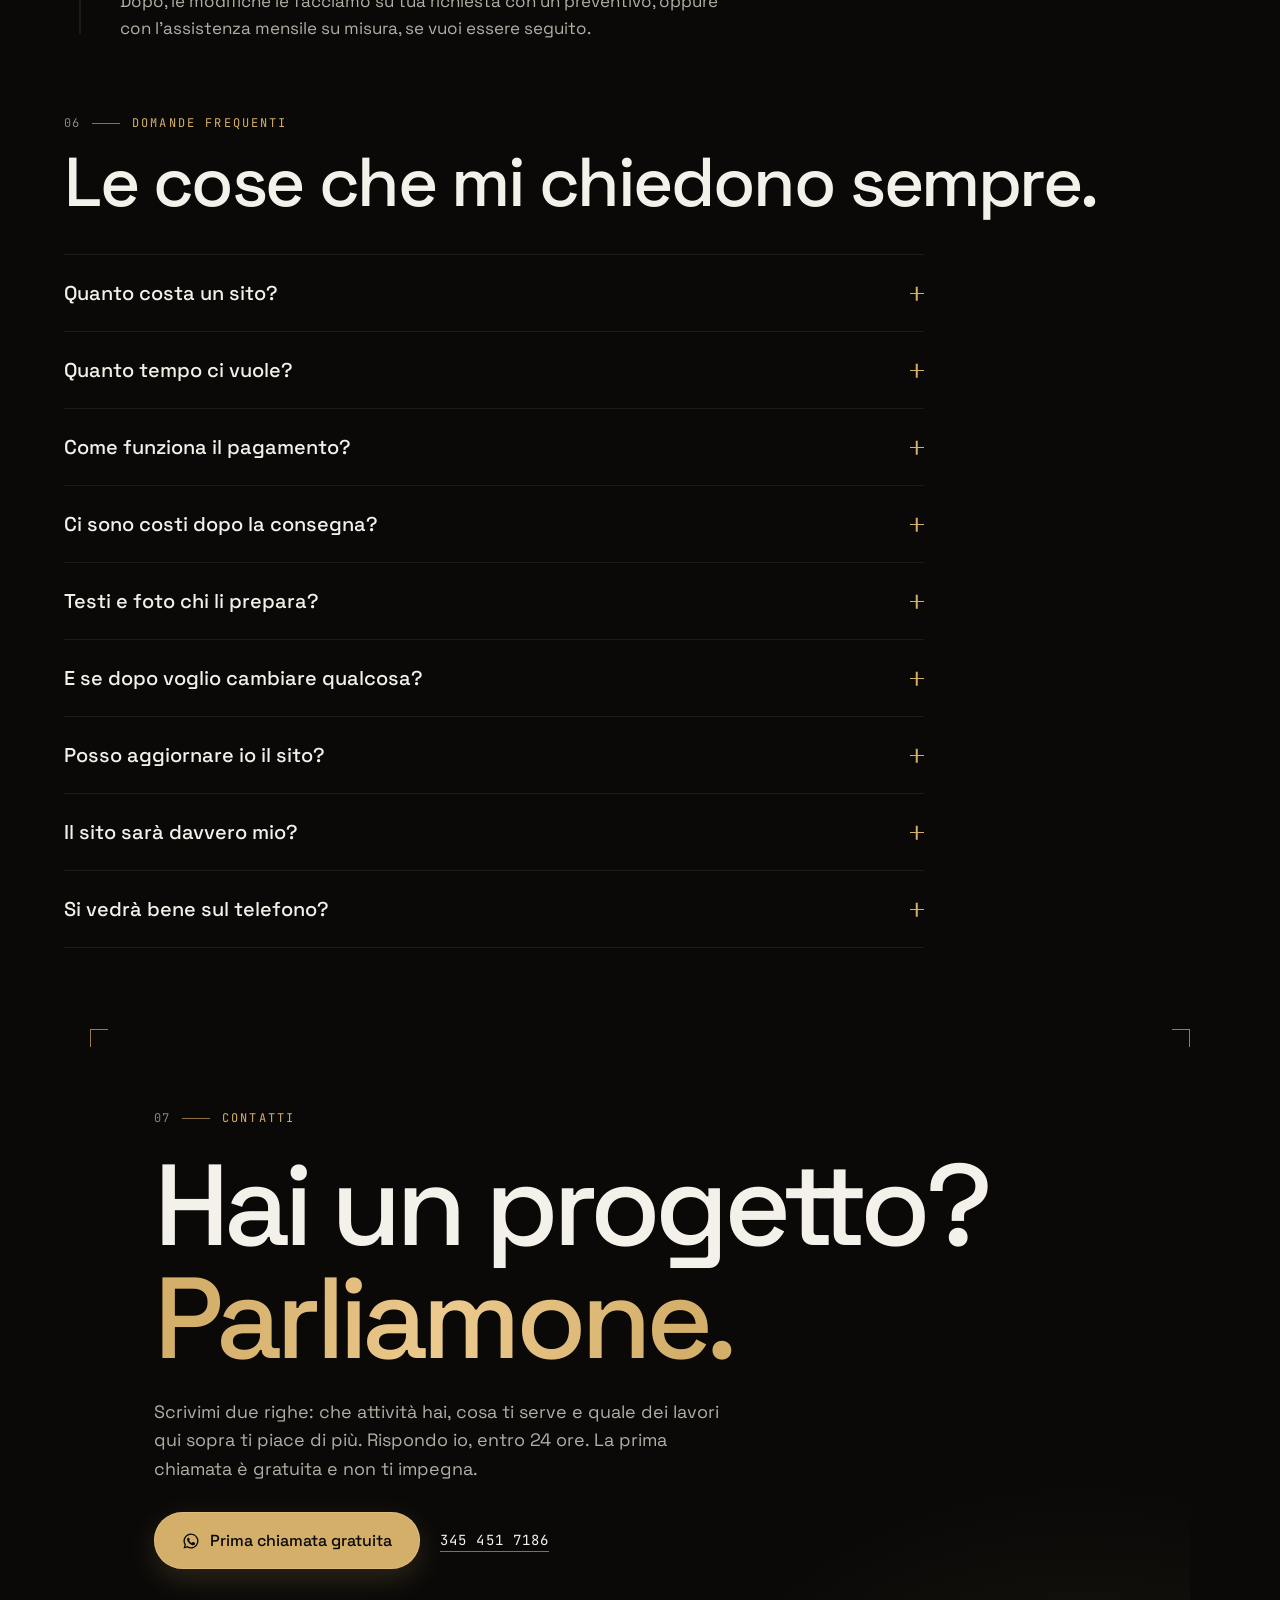
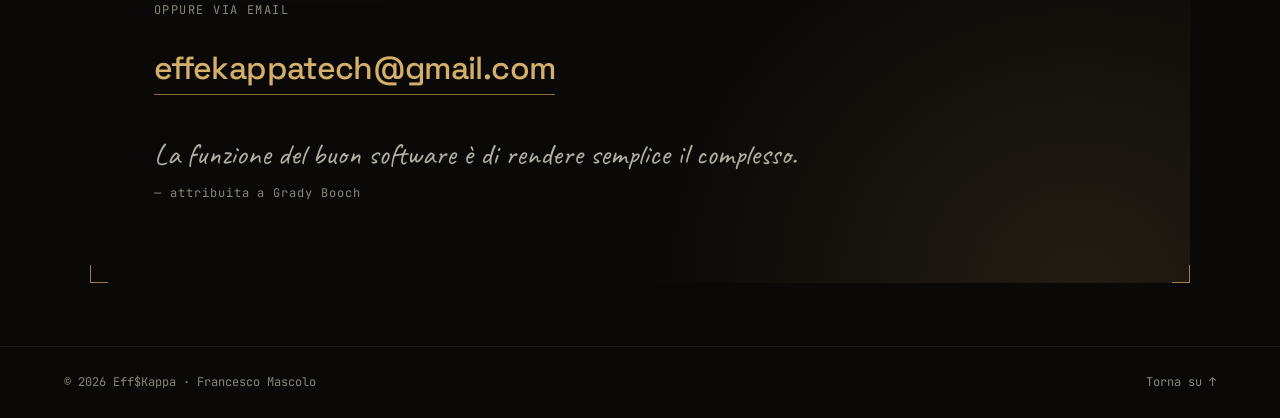
==== commit 2376a3ea: "style: Chi c'è dietro con punti espandibili, sezione alta quanto la foto Co-Authored-By: Claude Opus" ====
--- a/index.html
+++ b/index.html
@@ -22,7 +22,7 @@
 <link rel="preconnect" href="https://fonts.googleapis.com">
 <link rel="preconnect" href="https://fonts.gstatic.com" crossorigin>
 <link href="https://fonts.googleapis.com/css2?family=Space+Grotesk:wght@400;500;700&family=JetBrains+Mono:wght@400;500&family=Caveat:wght@500&display=swap" rel="stylesheet">
-<link rel="stylesheet" href="css/styles.css?v=65">
+<link rel="stylesheet" href="css/styles.css?v=66">
 <script>
 (function () {
   var h = document.documentElement;
@@ -115,13 +115,13 @@
           </div>
           <p class="about-lead" data-reveal>Sono Francesco Mascolo, sviluppatore. Progetto, scrivo e pubblico da solo ogni sito, gestionale e app, dal primo schema alla messa online: niente temi già pronti, niente programmi che montano pagine a blocchi, nessun passaggio di mano. Ogni giorno lavoro su software dove un errore costa caro, e porto lo stesso metodo anche su un sito di quartiere: ogni modifica al codice registrata, prove prima della consegna, nessuna sorpresa dopo.</p>
 
-          <dl class="spec" data-reveal>
-            <div style="--i:0"><dt><span class="mono">01</span>Cosa faccio</dt><dd>Siti vetrina, negozi online, gestionali web e app da installare dal browser (PWA)</dd></div>
-            <div style="--i:1"><dt><span class="mono">02</span>Strumenti</dt><dd>HTML, CSS e JavaScript scritti a mano per i siti; Next.js e Node.js per i gestionali; Shopify e Stripe per i negozi con molti prodotti</dd></div>
-            <div style="--i:2"><dt><span class="mono">03</span>Prestazioni</dt><dd>Immagini WebP caricate solo quando servono, tutto pensato prima per il telefono, accessibilità misurata con Lighthouse</dd></div>
-            <div style="--i:3"><dt><span class="mono">04</span>Controlli</dt><dd>Prove automatiche su telefono, tablet e computer prima di ogni consegna <em>· oltre 100 sui percorsi d'acquisto di un negozio, oltre 400 su sito e app</em></dd></div>
-            <div style="--i:4"><dt><span class="mono">05</span>Proprietà</dt><dd>Codice, dominio e spazio web a nome del cliente, con tutti i file consegnati</dd></div>
-          </dl>
+          <div class="spec spec-x" data-reveal>
+            <details class="spec-item" style="--i:0"><summary><span class="spec-n mono">01</span><span class="spec-t mono">Cosa faccio</span><span class="spec-breve">Siti, negozi online, gestionali e app</span><span class="faq-icon" aria-hidden="true"></span></summary><p>Siti vetrina, negozi online, gestionali web e app da installare dal browser (PWA).</p></details>
+            <details class="spec-item" style="--i:1"><summary><span class="spec-n mono">02</span><span class="spec-t mono">Strumenti</span><span class="spec-breve">HTML, CSS, JavaScript · Next.js · Shopify</span><span class="faq-icon" aria-hidden="true"></span></summary><p>HTML, CSS e JavaScript scritti a mano per i siti; Next.js e Node.js per i gestionali; Shopify e Stripe per i negozi con molti prodotti.</p></details>
+            <details class="spec-item" style="--i:2"><summary><span class="spec-n mono">03</span><span class="spec-t mono">Prestazioni</span><span class="spec-breve">Pagine leggere, pensate per il telefono</span><span class="faq-icon" aria-hidden="true"></span></summary><p>Immagini WebP caricate solo quando servono, tutto pensato prima per il telefono, accessibilità misurata con Lighthouse.</p></details>
+            <details class="spec-item" style="--i:3"><summary><span class="spec-n mono">04</span><span class="spec-t mono">Controlli</span><span class="spec-breve">Prove automatiche prima di ogni consegna</span><span class="faq-icon" aria-hidden="true"></span></summary><p>Prove automatiche su telefono, tablet e computer prima di ogni consegna: oltre 100 sui percorsi d'acquisto di un negozio, oltre 400 su sito e app.</p></details>
+            <details class="spec-item" style="--i:4"><summary><span class="spec-n mono">05</span><span class="spec-t mono">Proprietà</span><span class="spec-breve">Tutto a nome tuo</span><span class="faq-icon" aria-hidden="true"></span></summary><p>Codice, dominio e spazio web a nome del cliente, con tutti i file consegnati.</p></details>
+          </div>
         </div>
       </div>
     </section>
--- a/css/styles.css
+++ b/css/styles.css
@@ -1356,3 +1356,22 @@
 /* Chi c'è dietro più compatta: titolo più piccolo degli altri, la foto parte in alto */
 .about .section-head h2 { font-size: clamp(30px, 3.4vw, 52px); }
 .about-text .section-head { margin-bottom: 20px; }
+
+/* ---------- Chi c'è dietro: punti espandibili (come le Domande) ---------- */
+.spec-x { margin-top: 28px; border-top: 1px solid var(--line-2); }
+.spec-item { border-bottom: 1px solid var(--line-2); }
+.spec-item summary { display: grid; grid-template-columns: 28px minmax(110px, 150px) 1fr 14px; align-items: center; gap: 14px; min-height: 56px; padding: 8px 0; cursor: pointer; list-style: none; }
+.spec-item summary::-webkit-details-marker { display: none; }
+.spec-n { color: var(--muted-2); font-size: 12px; }
+.spec-t { color: var(--gold); font-size: 12px; letter-spacing: .1em; text-transform: uppercase; }
+.spec-breve { color: var(--cream); font-size: clamp(15px, 1.2vw, 17px); }
+.spec-item summary:hover .spec-breve { color: var(--gold-hi); }
+.spec-item[open] .faq-icon::after { transform: rotate(0deg); }
+.spec-item p { margin: 0 0 16px; padding-left: calc(28px + 14px); color: var(--muted); font-size: 15px; line-height: 1.55; max-width: 64ch; }
+@media (max-width: 560px) {
+  .spec-item summary { grid-template-columns: 24px 1fr 14px; gap: 4px 10px; }
+  .spec-t { grid-column: 2; }
+  .spec-breve { grid-column: 2; grid-row: 2; font-size: 15px; }
+  .spec-item summary .faq-icon { grid-column: 3; grid-row: 1 / span 2; }
+  .spec-item p { padding-left: 34px; }
+}
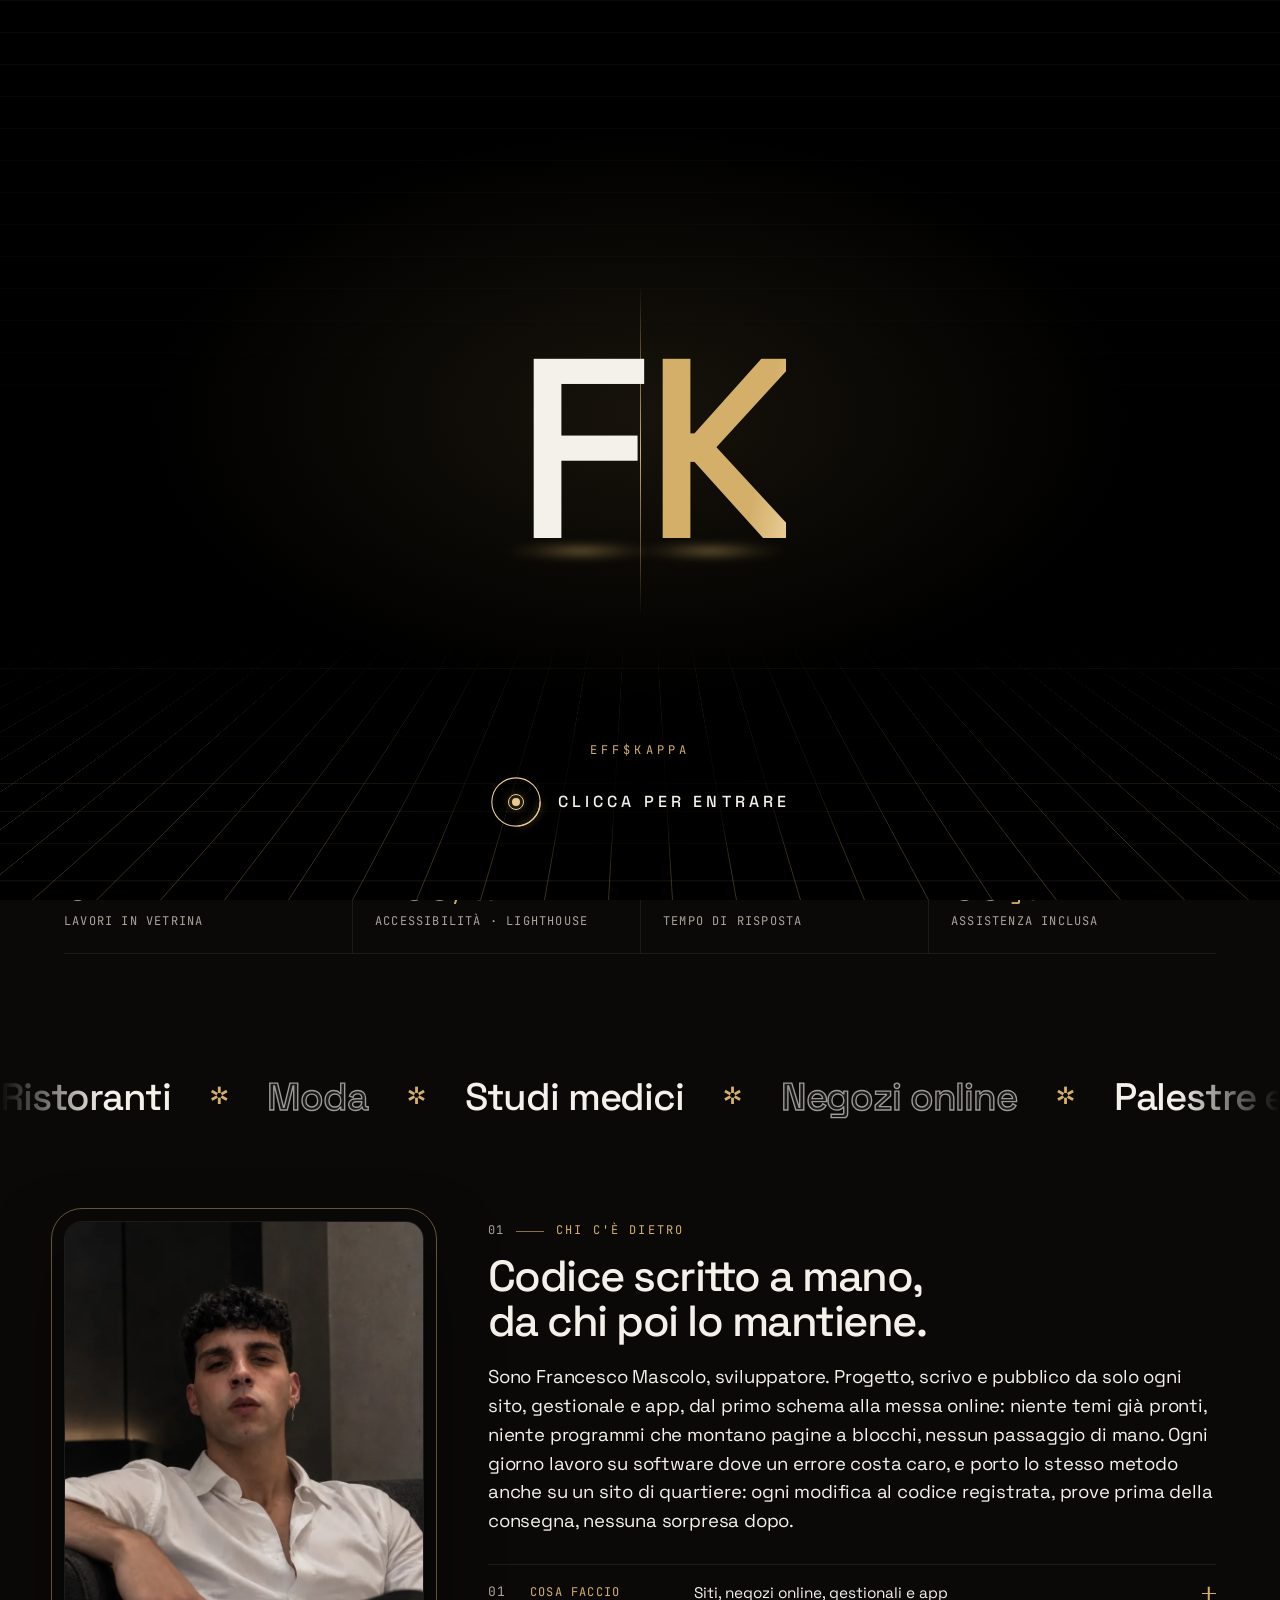
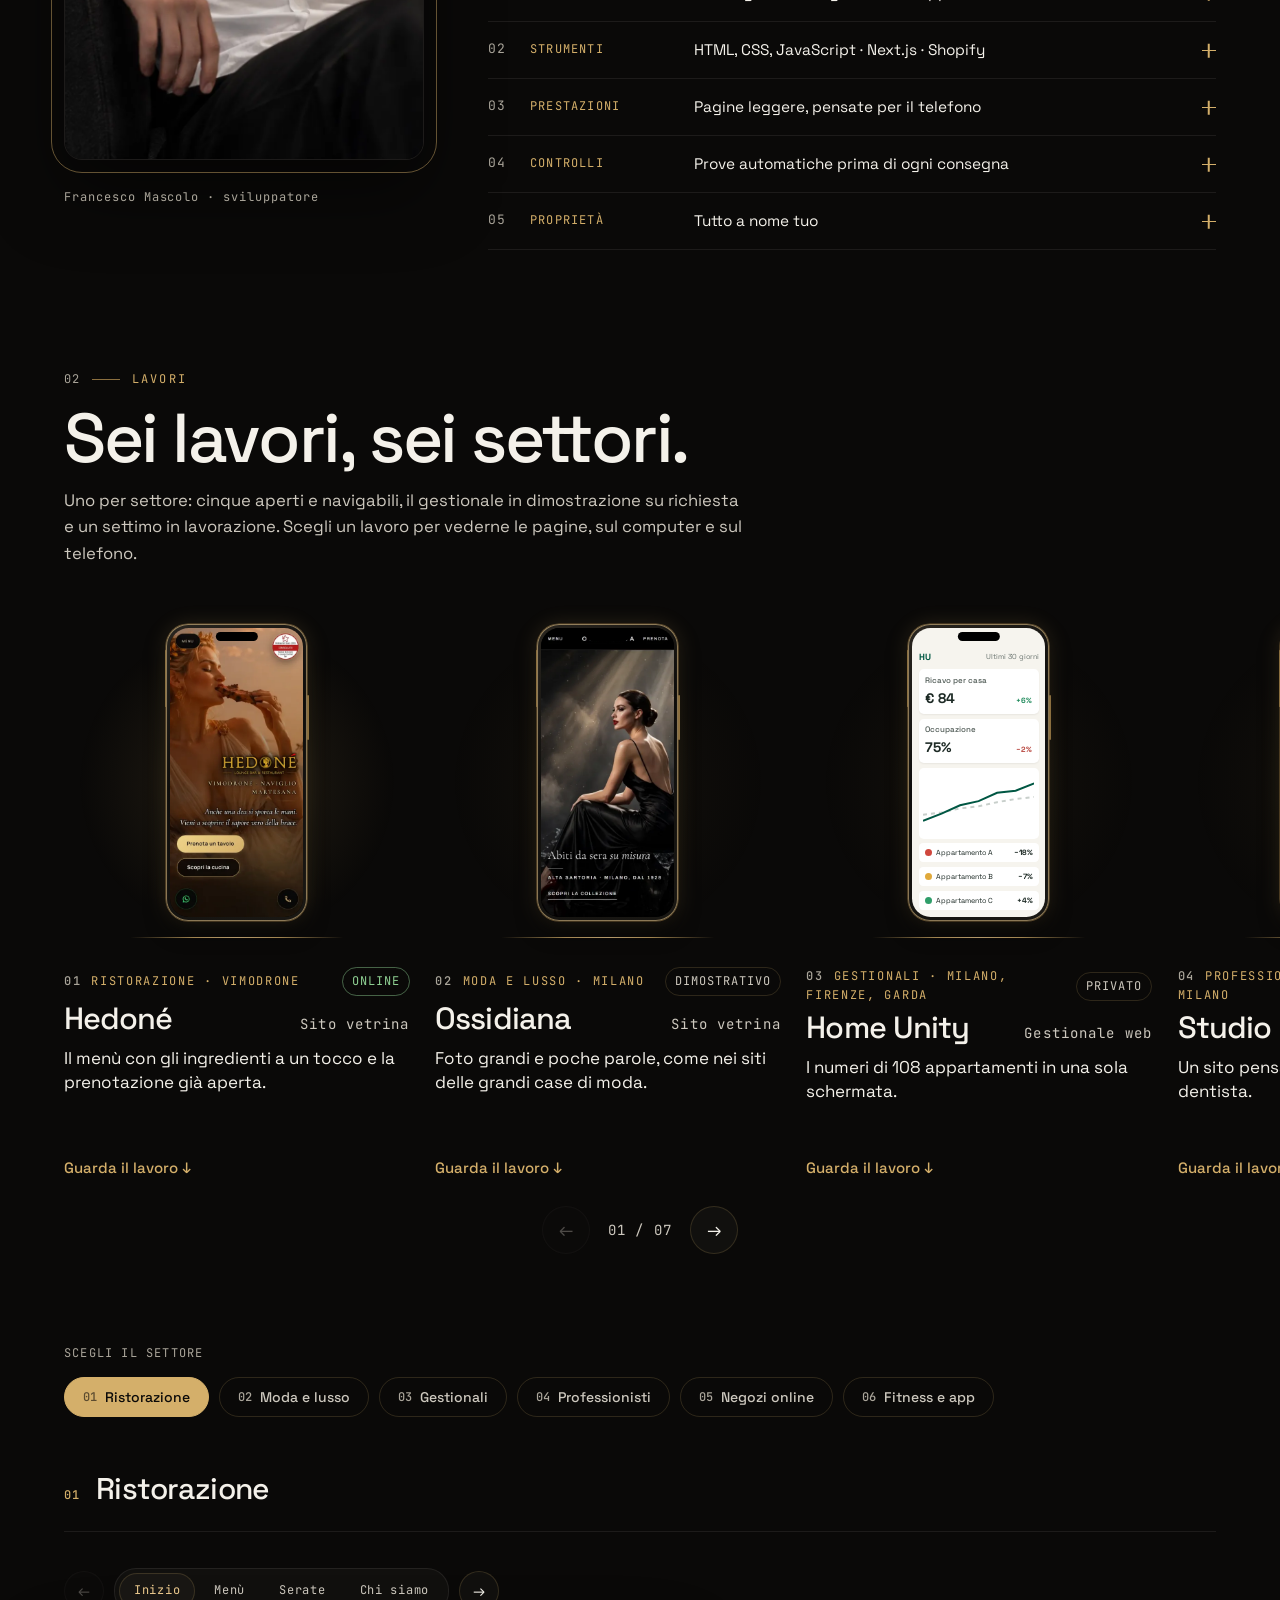
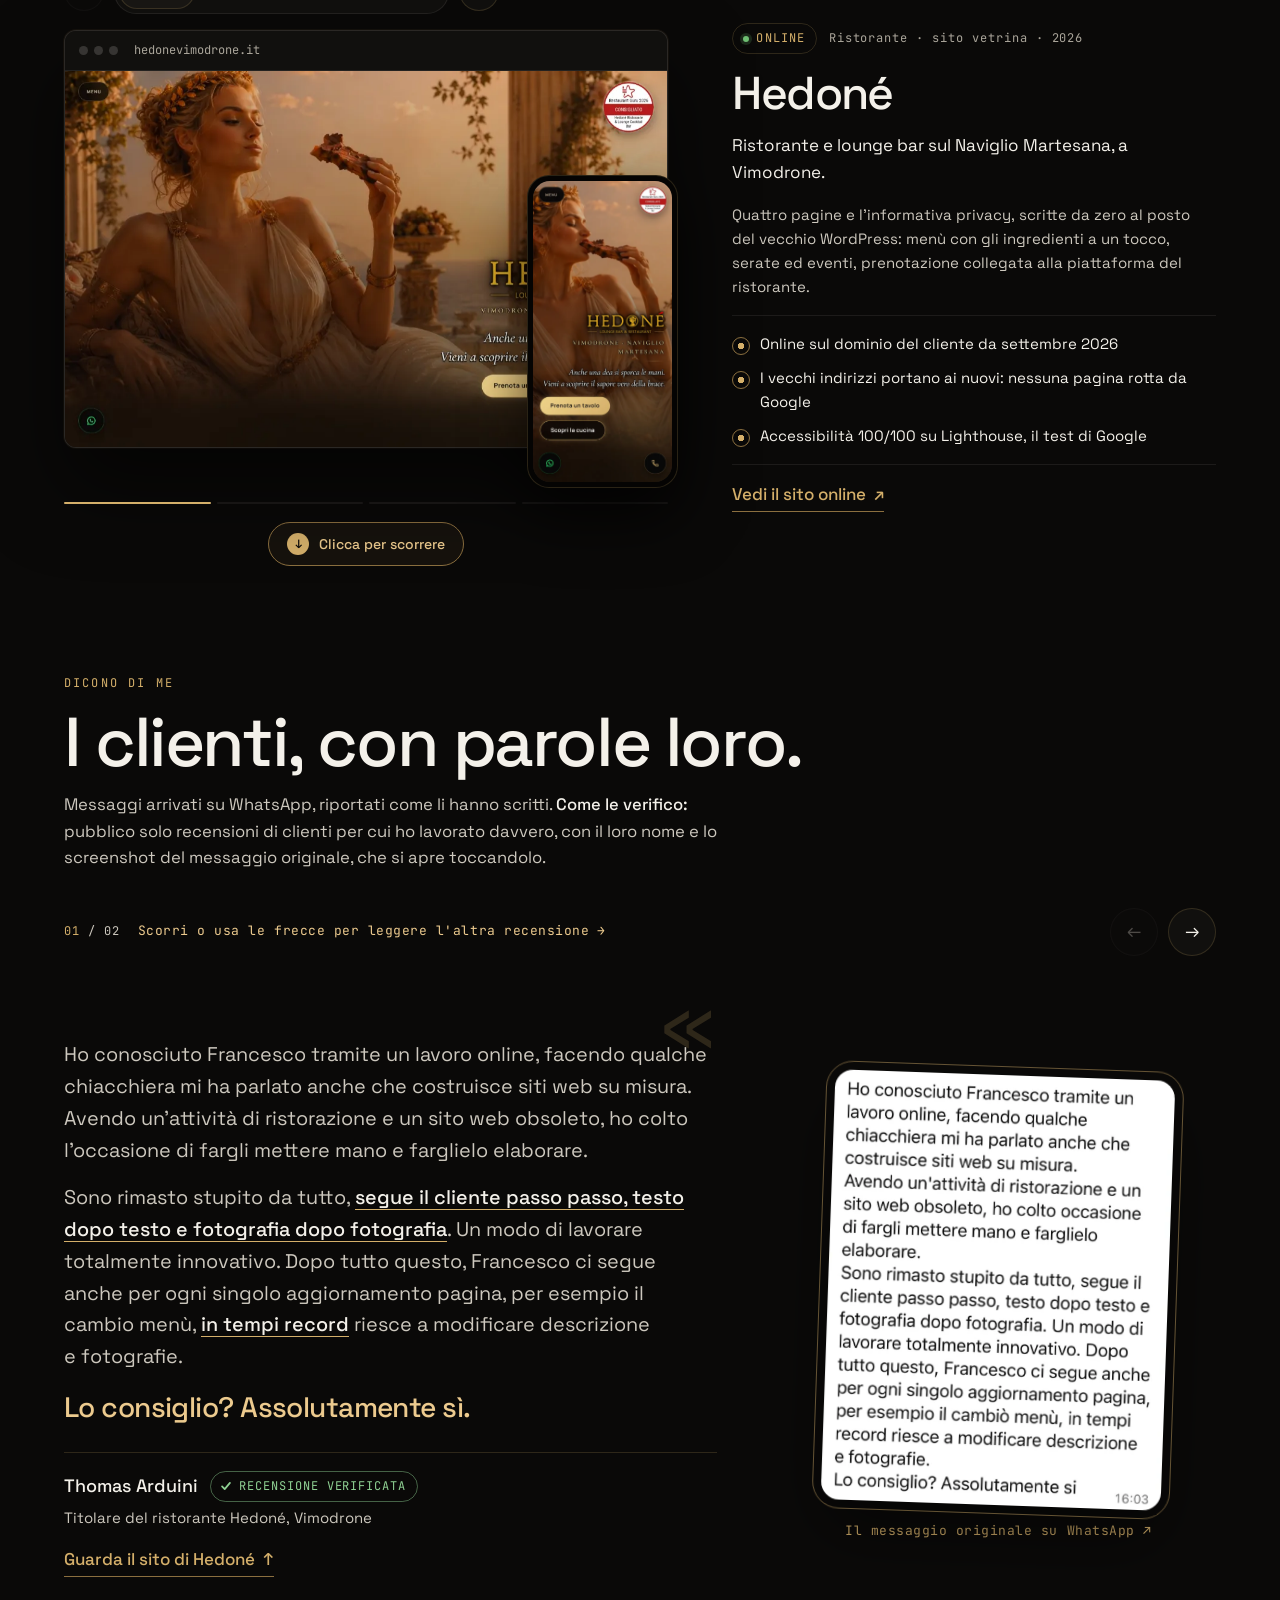
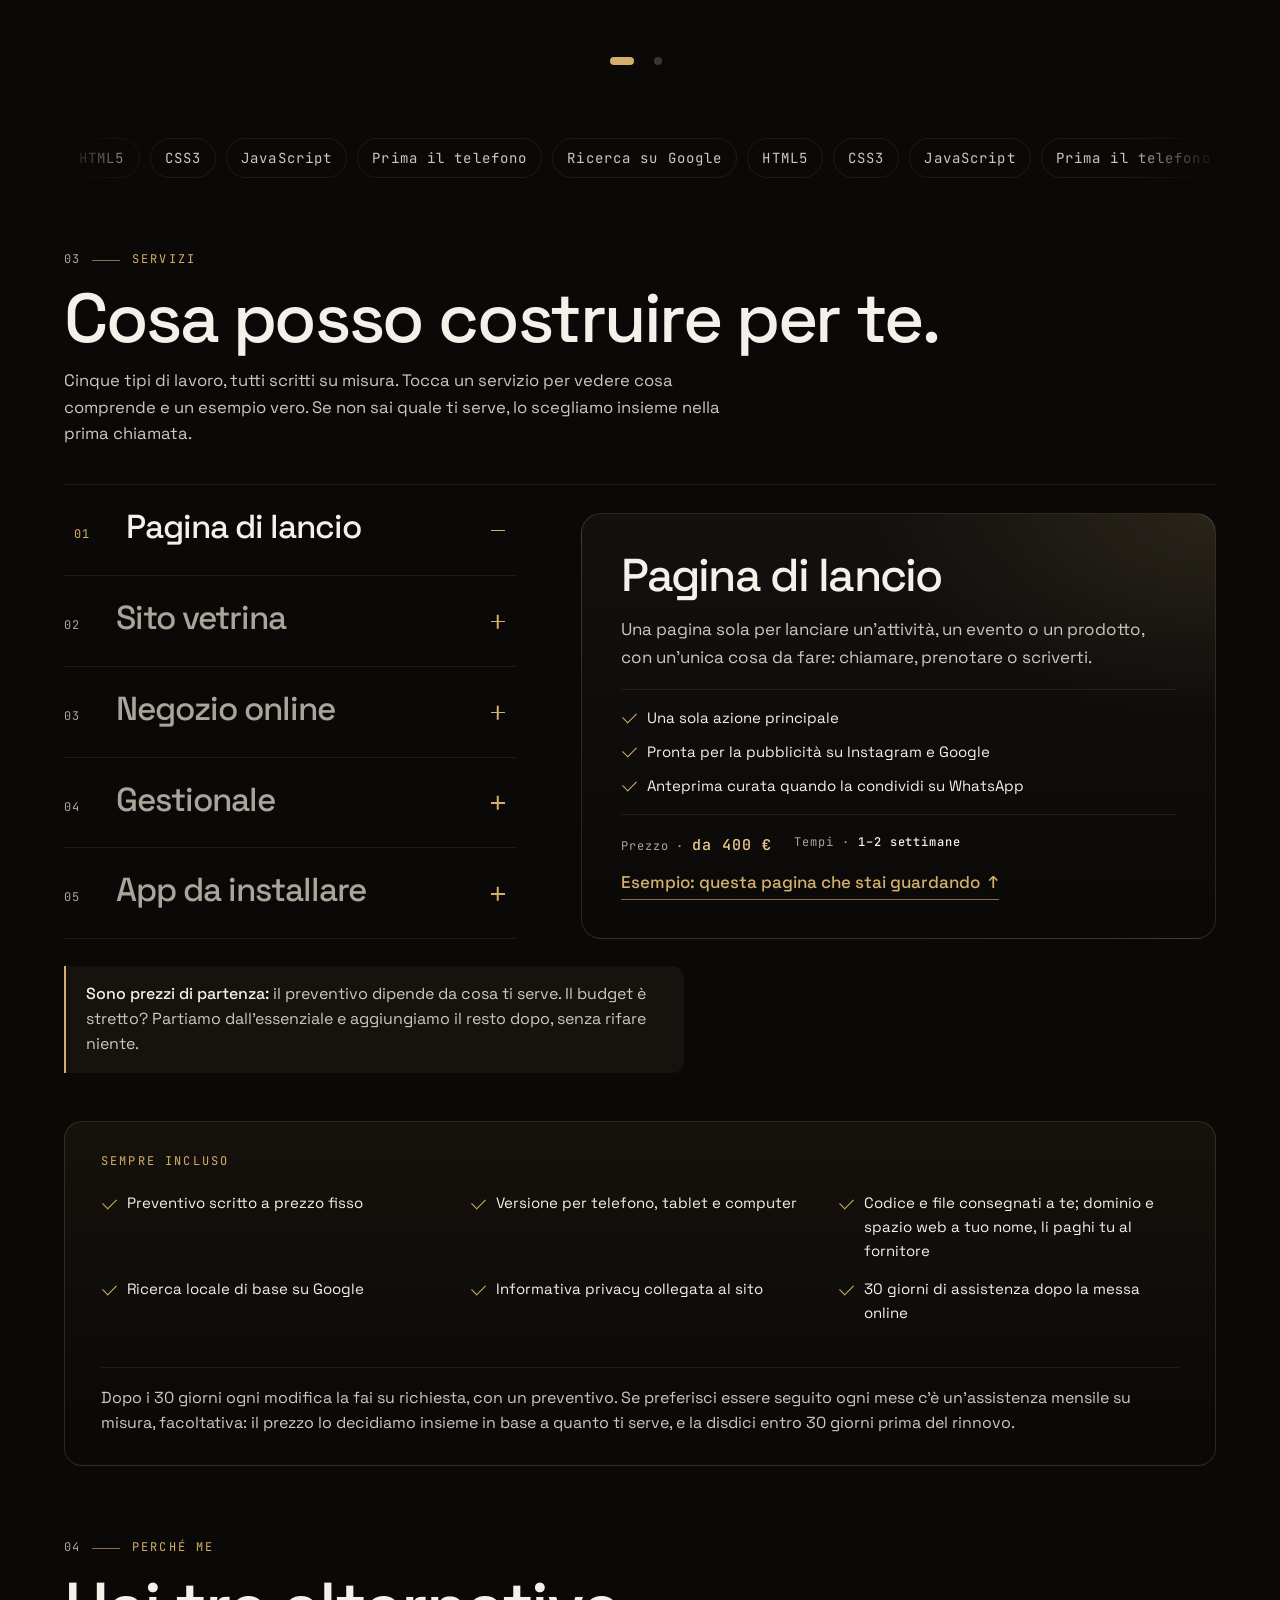
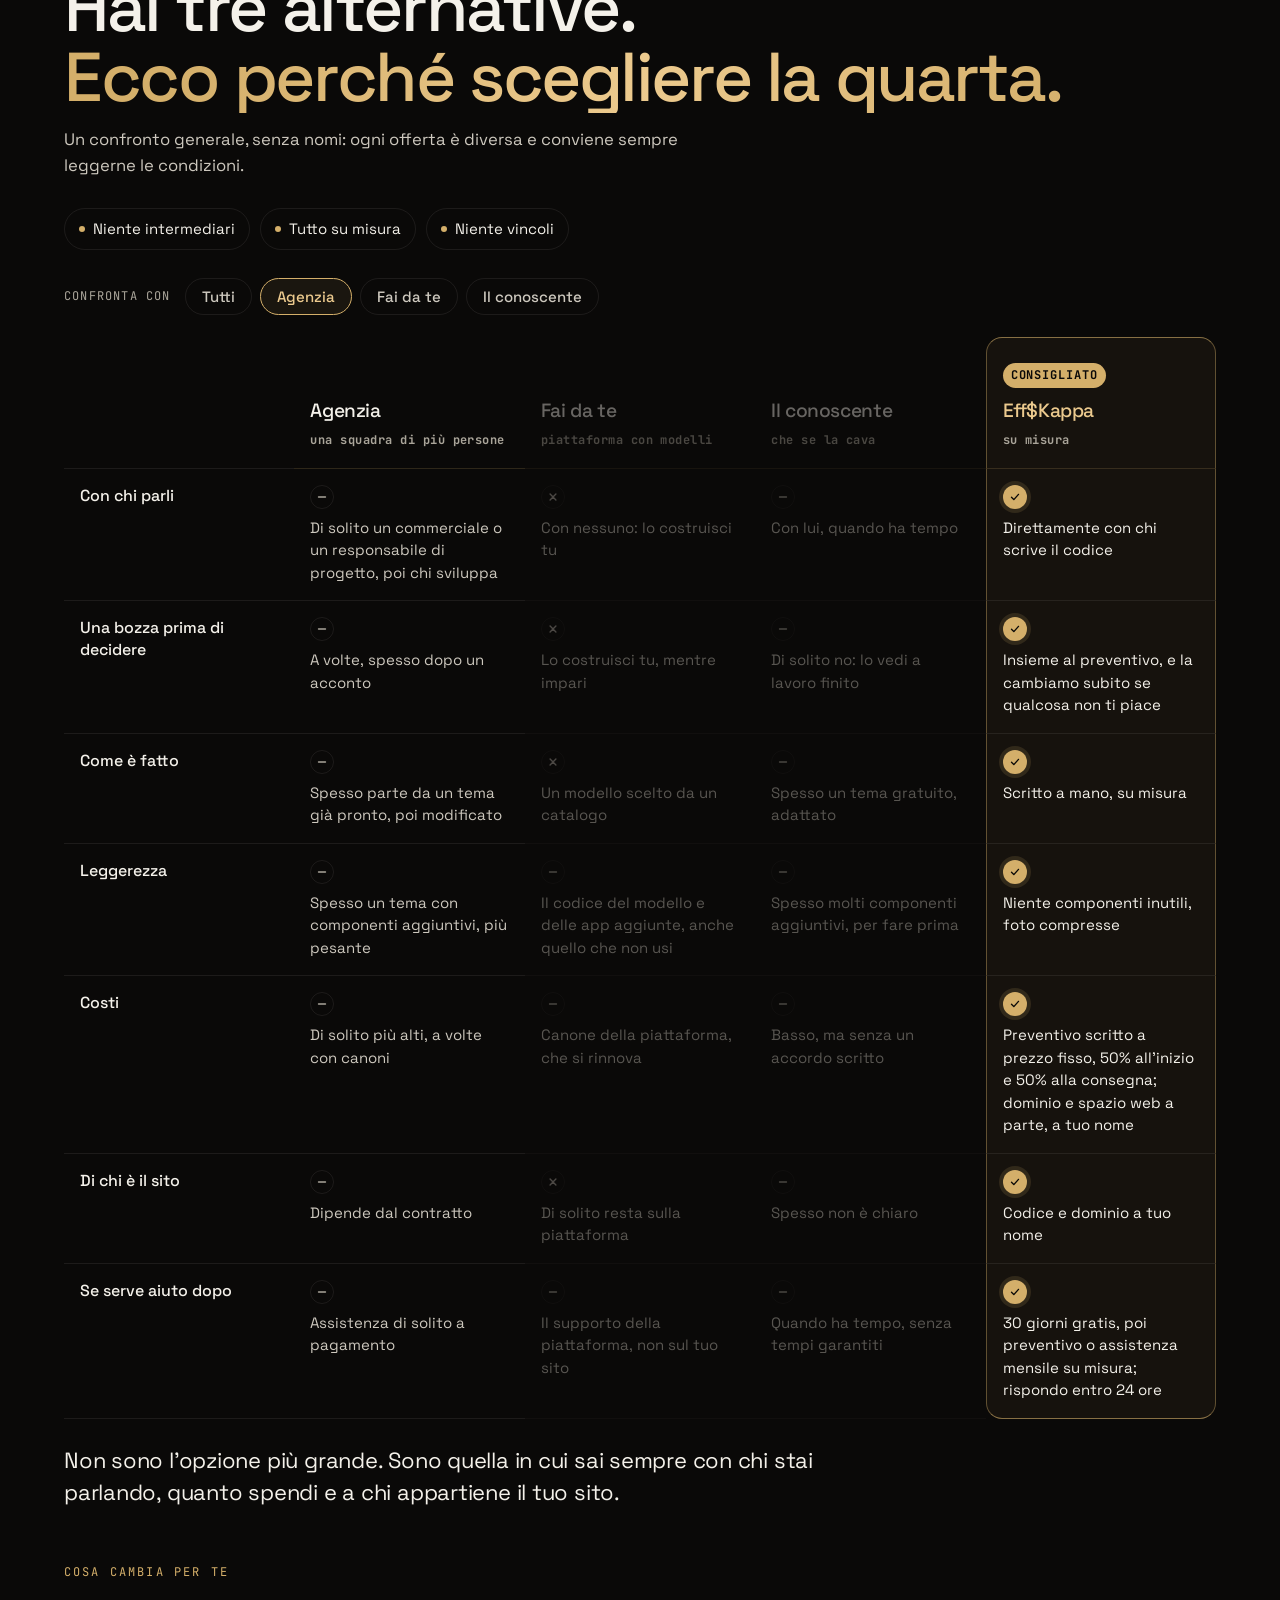
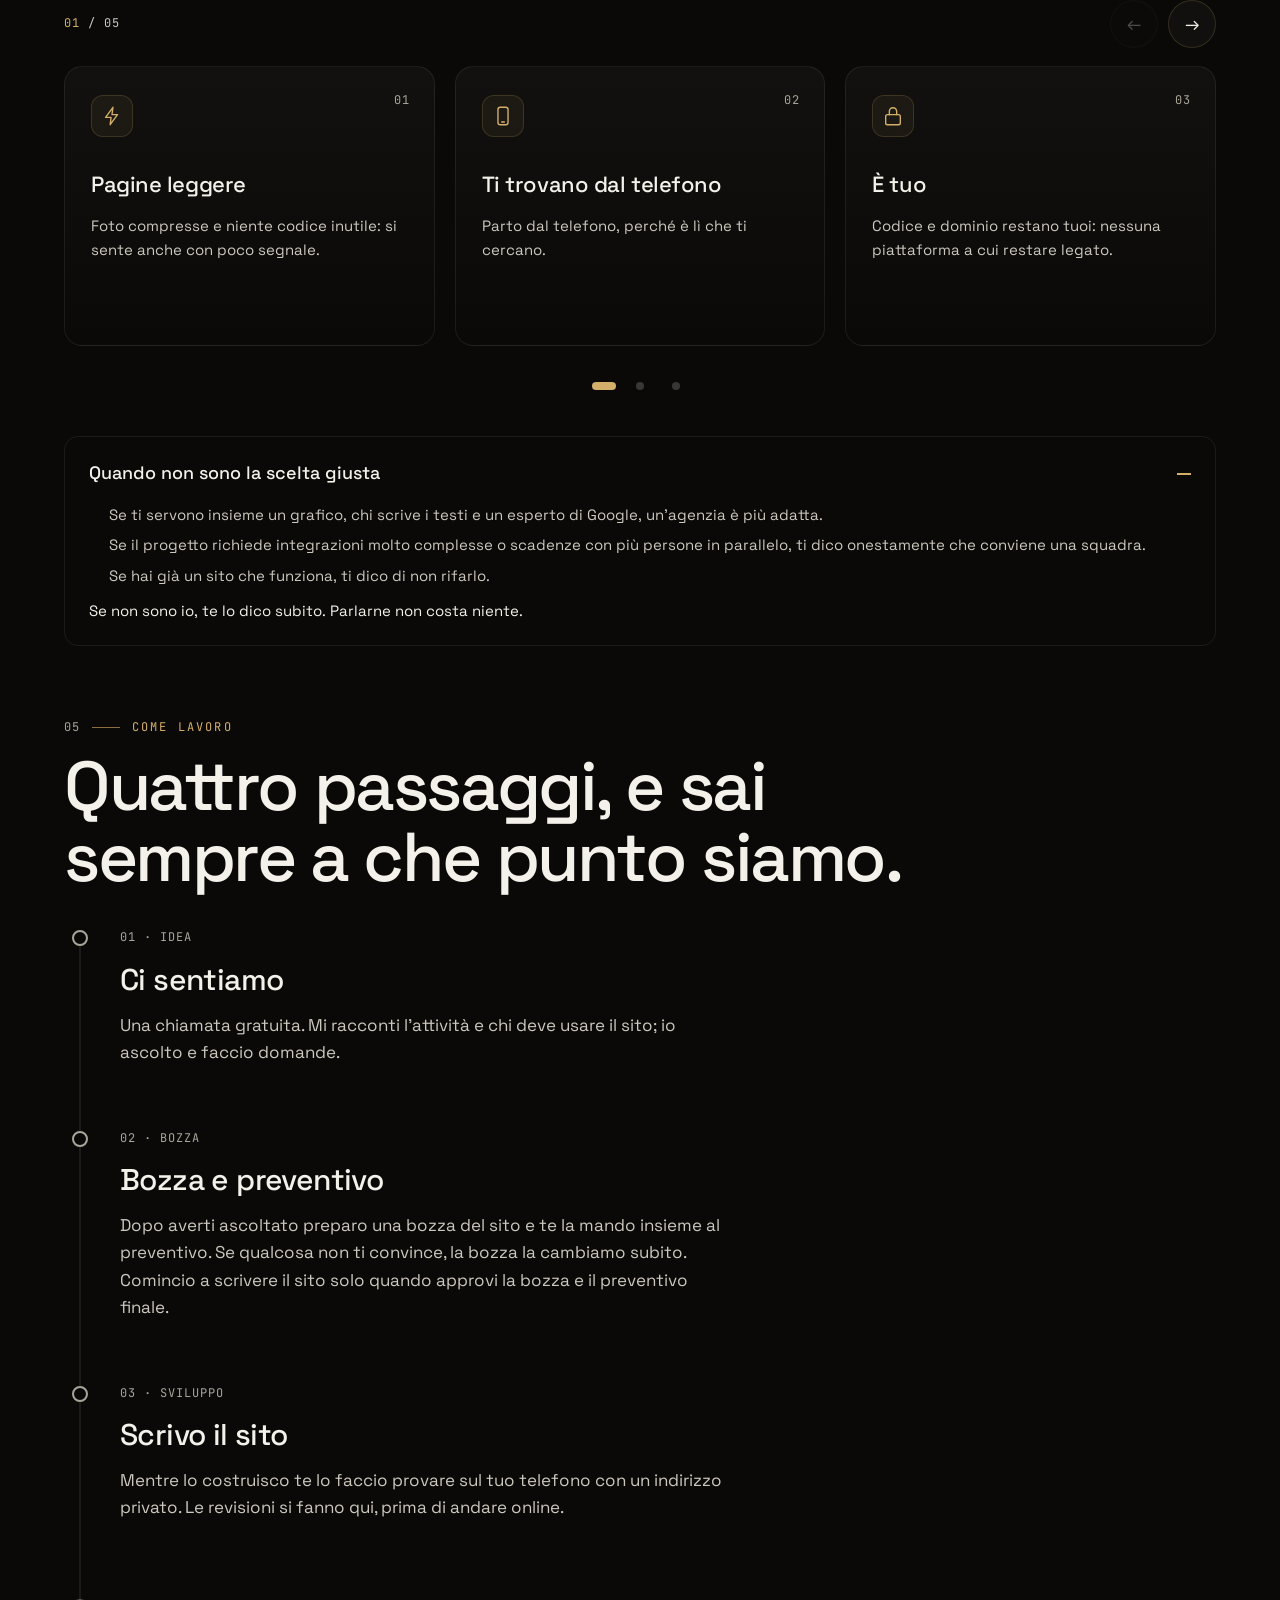
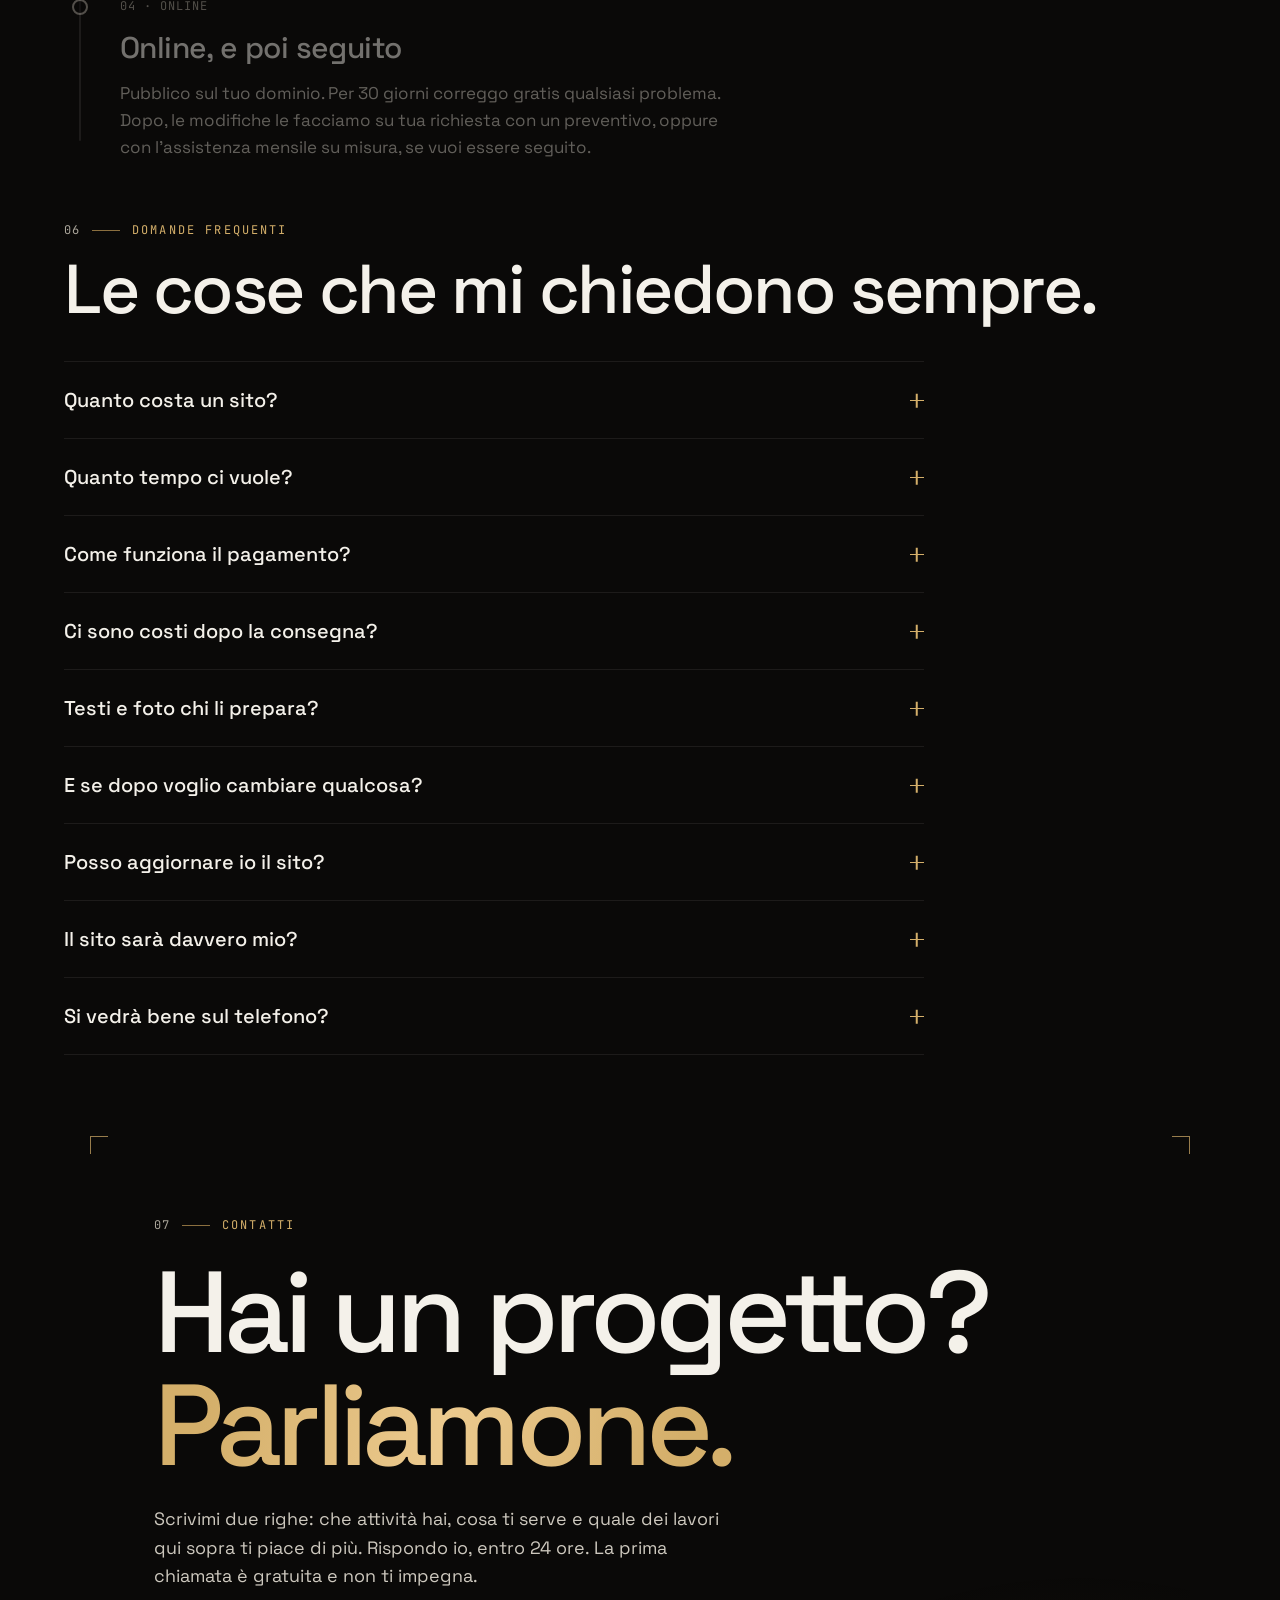
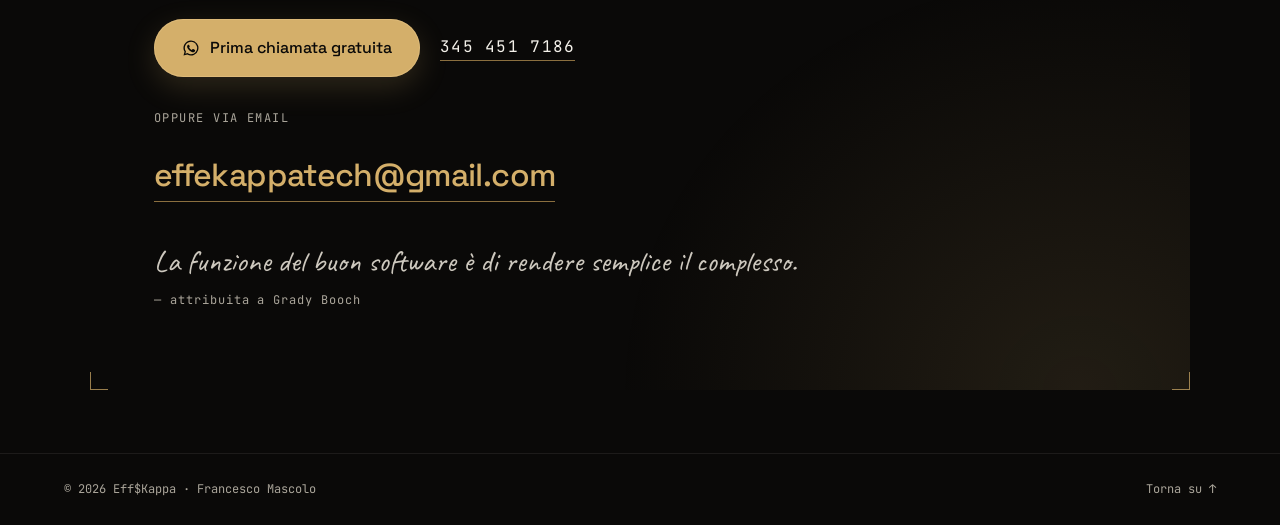
==== commit eae617cb: "fix: testi più leggibili e bug hunt (filtro Moda sbordava a 320 px) - grigi del testo più chiari (co" ====
--- a/index.html
+++ b/index.html
@@ -22,7 +22,7 @@
 <link rel="preconnect" href="https://fonts.googleapis.com">
 <link rel="preconnect" href="https://fonts.gstatic.com" crossorigin>
 <link href="https://fonts.googleapis.com/css2?family=Space+Grotesk:wght@400;500;700&family=JetBrains+Mono:wght@400;500&family=Caveat:wght@500&display=swap" rel="stylesheet">
-<link rel="stylesheet" href="css/styles.css?v=66">
+<link rel="stylesheet" href="css/styles.css?v=68">
 <script>
 (function () {
   var h = document.documentElement;
--- a/css/styles.css
+++ b/css/styles.css
@@ -13,8 +13,8 @@
   --gold-hi: #ecca8e;
   --gold-dim: #8b6f3f;
   --cream: #f4f1ea;
-  --muted: #b3aea4;
-  --muted-2: #8a857b;
+  --muted: #cdc8be; /* testo secondario: contrasto 11,9:1 sul nero */
+  --muted-2: #aaa59a; /* etichette e note: contrasto 8,1:1 */
   --line: rgba(212, 175, 106, .18);
   --line-2: rgba(244, 241, 234, .08);
 
@@ -84,7 +84,7 @@
 }
 .wordmark { font-weight: 700; font-size: 20px; letter-spacing: -.01em; }
 .dollar { color: var(--gold); }
-.site-nav { display: flex; gap: clamp(14px, 3vw, 36px); font-size: 14px; color: var(--muted); }
+.site-nav { display: flex; gap: clamp(14px, 3vw, 36px); font-size: 15px; color: var(--muted); }
 .site-nav a { transition: color .25s; }
 .site-nav a:hover { color: var(--gold-hi); }
 @media (max-width: 520px) {
@@ -185,7 +185,7 @@
 .hero-link::before { content: ''; position: absolute; inset: -12px -8px; }
 .hero-proof { display: flex; flex-direction: column; gap: 14px; }
 .hero-proof .project-media { margin-right: 10px; }
-.hero-proof figcaption { display: flex; align-items: center; flex-wrap: wrap; gap: 8px 12px; font-size: 14px; color: var(--muted); }
+.hero-proof figcaption { display: flex; align-items: center; flex-wrap: wrap; gap: 8px 12px; font-size: 15px; color: var(--muted); }
 .hero-proof figcaption b { color: var(--cream); font-weight: 500; }
 
 /* Numeri sotto l'apertura */
@@ -239,7 +239,7 @@
   letter-spacing: -.035em;
   text-wrap: balance;
 }
-.section-sub { color: var(--muted-2); font-size: 15px; max-width: 62ch; }
+.section-sub { color: var(--muted); font-size: clamp(16px, 1.3vw, 18px); line-height: 1.6; max-width: 62ch; }
 
 /* ---------- Chi c'è dietro ---------- */
 .about-top {
@@ -631,7 +631,7 @@
 }
 .contact-actions { display: flex; align-items: center; flex-wrap: wrap; gap: 14px 20px; margin-top: 6px; }
 .btn-wa { font-size: 16px; padding: 16px 28px; }
-.contact-phone { font-size: 14px; color: var(--muted); }
+.contact-phone { font-size: 16px; color: var(--muted); }
 .contact-or { margin-top: 10px; font-family: var(--mono); font-size: 12px; letter-spacing: .12em; text-transform: uppercase; color: var(--muted-2); }
 .mail {
   font-weight: 500;
@@ -1003,7 +1003,7 @@
 .vt-dove { font-size: 12px; letter-spacing: .14em; text-transform: uppercase; color: var(--gold); }
 .vt-titolo { display: flex; flex-wrap: wrap; align-items: baseline; justify-content: space-between; gap: 4px 14px; margin: 6px 0 10px; }
 .vt-nome { font-size: clamp(26px, 2.4vw, 34px); font-weight: 500; line-height: 1.08; letter-spacing: -.03em; }
-.vt-tipo { font-size: 13px; color: var(--muted); white-space: nowrap; }
+.vt-tipo { font-size: 14px; color: var(--muted); white-space: nowrap; }
 .vt-frase { font-size: 17px; line-height: 1.45; color: var(--cream); margin-bottom: 10px; }
 .vt-dettagli { display: grid; gap: 5px; }
 .vt-dettagli span { position: relative; padding-left: 16px; font-size: 15px; line-height: 1.45; color: var(--muted); }
@@ -1125,7 +1125,7 @@
 .sr-only { position: absolute; width: 1px; height: 1px; padding: 0; margin: -1px; overflow: hidden; clip: rect(0 0 0 0); white-space: nowrap; border: 0; }
 
 /* ---------- Dopo i 30 giorni (Sempre incluso) ---------- */
-.included-note { margin-top: 22px; padding-top: 18px; border-top: 1px solid var(--line-2); font-size: 15px; line-height: 1.55; color: var(--muted); }
+.included-note { margin-top: 22px; padding-top: 18px; border-top: 1px solid var(--line-2); font-size: 16px; line-height: 1.55; color: var(--muted); }
 
 /* ---------- Il confronto: le alternative, Eff$Kappa a destra ---------- */
 .compare-why .section-head h2 em { font-style: normal; display: block; }
@@ -1146,7 +1146,7 @@
 .cmp-badge { display: inline-block; margin-bottom: 8px; padding: 3px 8px; border-radius: 999px; background: var(--gold); color: #0a0908; font-size: 12px; letter-spacing: .08em; text-transform: uppercase; }
 .cmp-table tbody th { font-weight: 500; outline: none; }
 .cmp-voce { display: block; font-size: 16px; line-height: 1.35; color: var(--cream); }
-.cmp-table td { font-size: 14px; line-height: 1.45; color: var(--muted-2); }
+.cmp-table td { font-size: 15px; line-height: 1.5; color: var(--muted); }
 .cmp-ico { display: inline-grid; place-items: center; width: 24px; height: 24px; margin-bottom: 8px; border-radius: 50%; border: 1px solid var(--line-2); color: var(--muted-2); }
 .cmp-ico svg { width: 14px; height: 14px; fill: none; stroke: currentColor; stroke-width: 2.4; stroke-linecap: round; stroke-linejoin: round; }
 .cmp-txt { display: block; }
@@ -1165,7 +1165,7 @@
 /* selettore: la colonna scelta resta accanto a Eff$Kappa, le altre si attenuano */
 .cmp-wrap[data-vs="ag"] :is(.cmp-col-fdt, .cmp-col-con),
 .cmp-wrap[data-vs="fdt"] :is(.cmp-col-ag, .cmp-col-con),
-.cmp-wrap[data-vs="con"] :is(.cmp-col-ag, .cmp-col-fdt) { opacity: .28; }
+.cmp-wrap[data-vs="con"] :is(.cmp-col-ag, .cmp-col-fdt) { opacity: .4; }
 .cmp-frase { margin-top: 26px; max-width: 760px; font-size: clamp(18px, 1.8vw, 22px); line-height: 1.45; letter-spacing: -.01em; color: var(--cream); }
 /* quando non sono la scelta giusta */
 .honest { margin-top: 36px; padding: 22px 24px; border-radius: 14px; border: 1px solid var(--line-2); }
@@ -1181,7 +1181,7 @@
 .js .cmp.is-in .cmp-table thead th, .js .cmp.is-in .cmp-table tbody tr > *, .js .cmp.is-in .cmp-table .cmp-col-me { opacity: 1; transform: none; }
 .js .cmp.is-in .cmp-wrap[data-vs="ag"] :is(.cmp-col-fdt, .cmp-col-con),
 .js .cmp.is-in .cmp-wrap[data-vs="fdt"] :is(.cmp-col-ag, .cmp-col-con),
-.js .cmp.is-in .cmp-wrap[data-vs="con"] :is(.cmp-col-ag, .cmp-col-fdt) { opacity: .28; transition-delay: 0s; }
+.js .cmp.is-in .cmp-wrap[data-vs="con"] :is(.cmp-col-ag, .cmp-col-fdt) { opacity: .4; transition-delay: 0s; }
 .js .cmp-ico path { stroke-dasharray: 1; stroke-dashoffset: 1; transition: stroke-dashoffset .5s ease; transition-delay: calc(var(--r, 0) * 90ms + 500ms); }
 .js .cmp-col-me .cmp-ico path { transition-delay: calc(var(--r, 0) * 70ms + 1.3s); }
 .js .cmp.is-in .cmp-ico path { stroke-dashoffset: 0; }
@@ -1229,7 +1229,7 @@
 .stack-track { display: flex; width: max-content; animation: marquee 60s linear infinite; }
 .stack-group { display: flex; gap: 10px; padding-right: 10px; }
 .stack:hover .stack-track { animation-play-state: paused; }
-.stack span { padding: 8px 14px; border-radius: 999px; border: 1px solid var(--line-2); font-size: 13px; color: var(--muted); white-space: nowrap; }
+.stack span { padding: 8px 14px; border-radius: 999px; border: 1px solid var(--line-2); font-size: 14px; color: var(--muted); white-space: nowrap; }
 .speed { display: inline-flex; align-items: center; gap: 12px; margin-top: 18px; font-size: 15px; color: var(--muted); }
 .speed svg { width: 40px; height: 40px; transform: rotate(-90deg); fill: none; stroke-width: 3; }
 .speed circle { stroke: var(--line-2); }
@@ -1362,12 +1362,12 @@
 .spec-item { border-bottom: 1px solid var(--line-2); }
 .spec-item summary { display: grid; grid-template-columns: 28px minmax(110px, 150px) 1fr 14px; align-items: center; gap: 14px; min-height: 56px; padding: 8px 0; cursor: pointer; list-style: none; }
 .spec-item summary::-webkit-details-marker { display: none; }
-.spec-n { color: var(--muted-2); font-size: 12px; }
+.spec-n { color: var(--muted-2); font-size: 13px; }
 .spec-t { color: var(--gold); font-size: 12px; letter-spacing: .1em; text-transform: uppercase; }
 .spec-breve { color: var(--cream); font-size: clamp(15px, 1.2vw, 17px); }
 .spec-item summary:hover .spec-breve { color: var(--gold-hi); }
 .spec-item[open] .faq-icon::after { transform: rotate(0deg); }
-.spec-item p { margin: 0 0 16px; padding-left: calc(28px + 14px); color: var(--muted); font-size: 15px; line-height: 1.55; max-width: 64ch; }
+.spec-item p { margin: 0 0 16px; padding-left: calc(28px + 14px); color: var(--muted); font-size: 16px; line-height: 1.55; max-width: 64ch; }
 @media (max-width: 560px) {
   .spec-item summary { grid-template-columns: 24px 1fr 14px; gap: 4px 10px; }
   .spec-t { grid-column: 2; }
@@ -1375,3 +1375,5 @@
   .spec-item summary .faq-icon { grid-column: 3; grid-row: 1 / span 2; }
   .spec-item p { padding-left: 34px; }
 }
+/* telefoni stretti: le schede si toccano direttamente, le frecce accanto non ci stanno */
+@media (max-width: 400px) { .tabs-row > .round-sm { display: none; } .tabs { flex: 1; } }
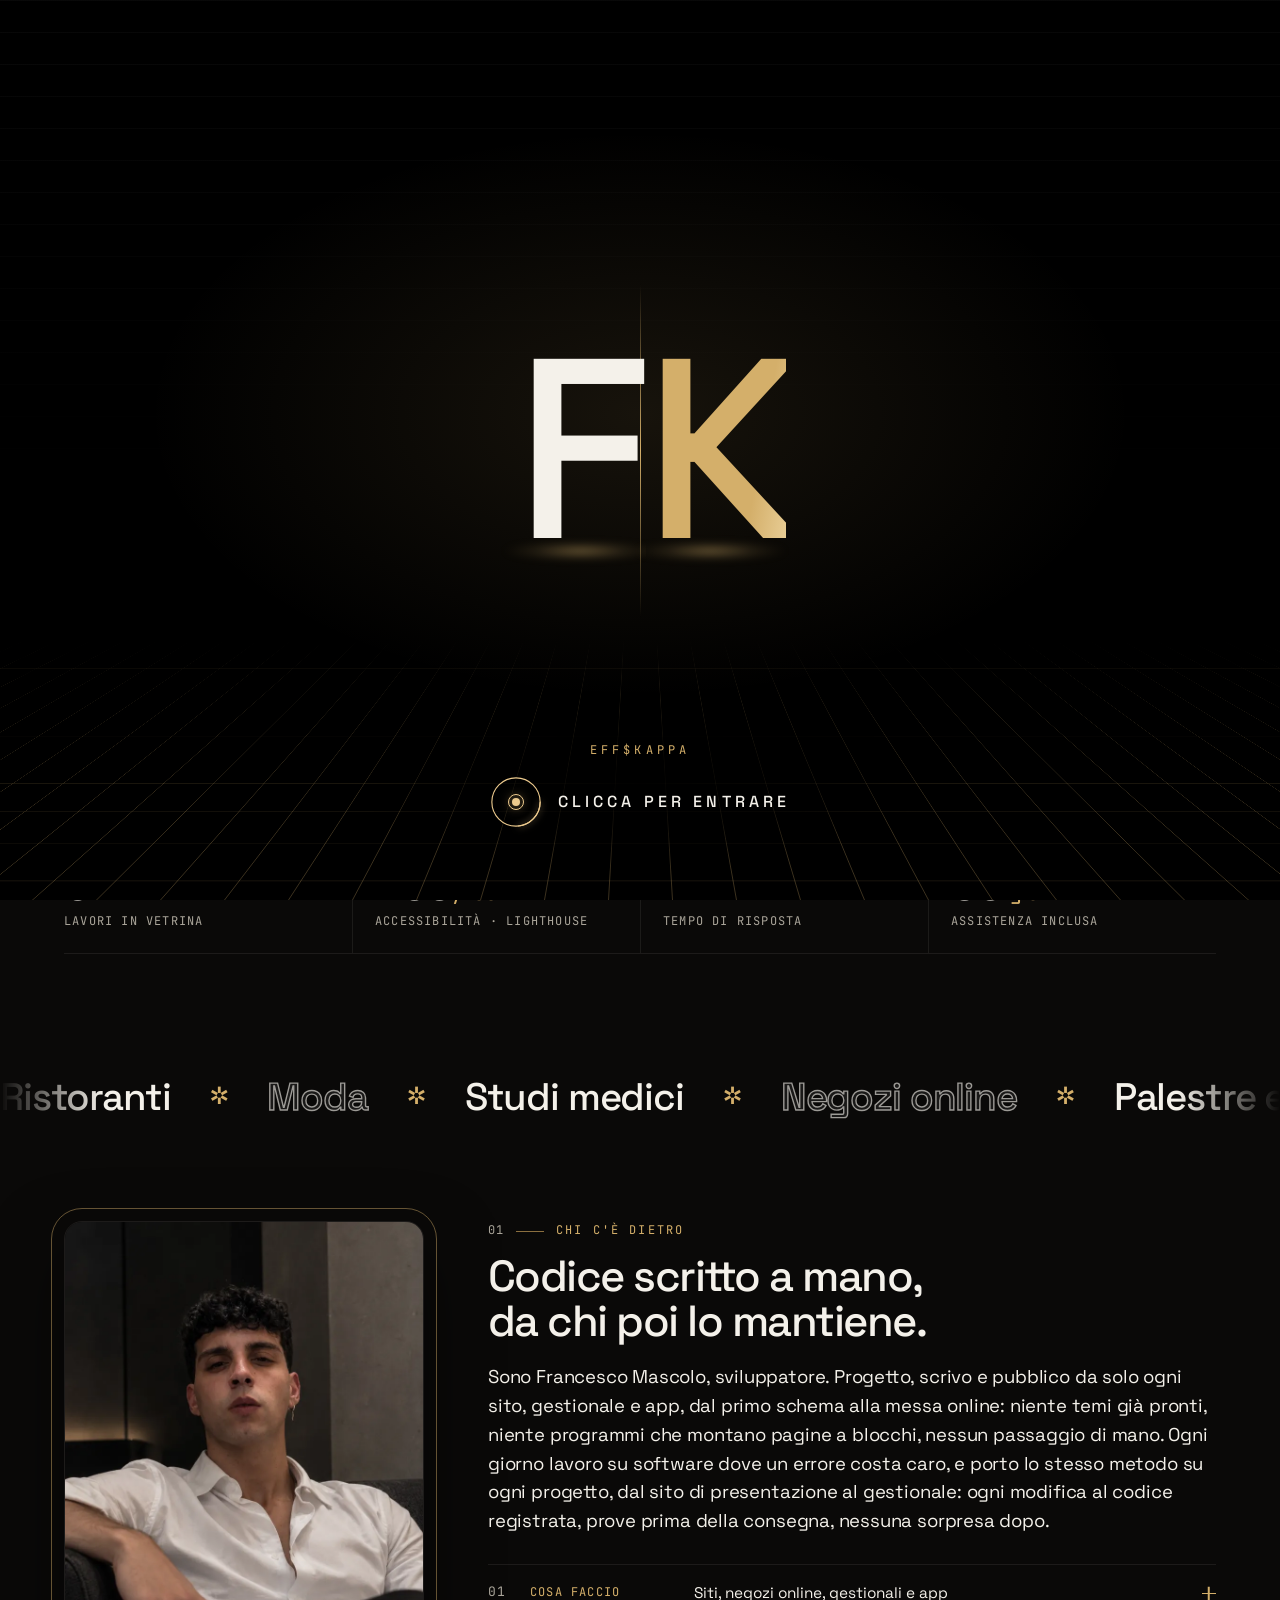
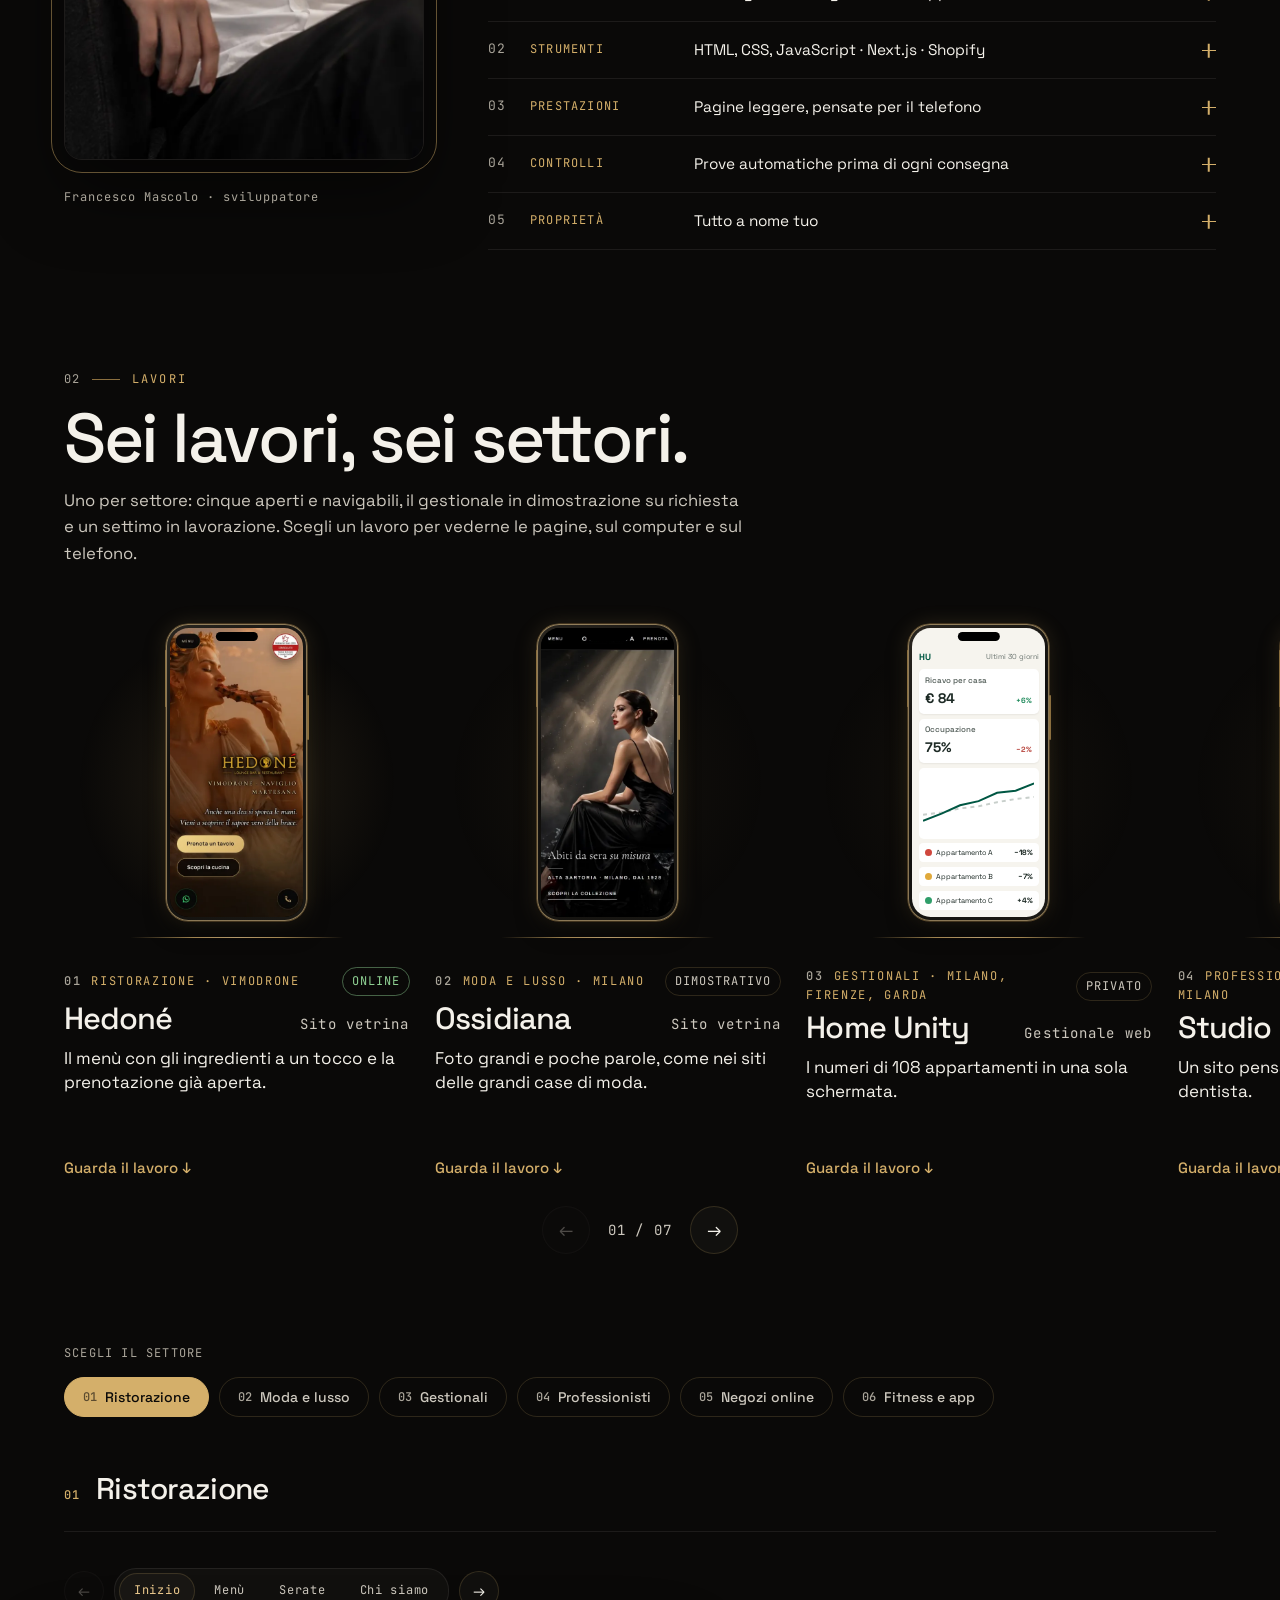
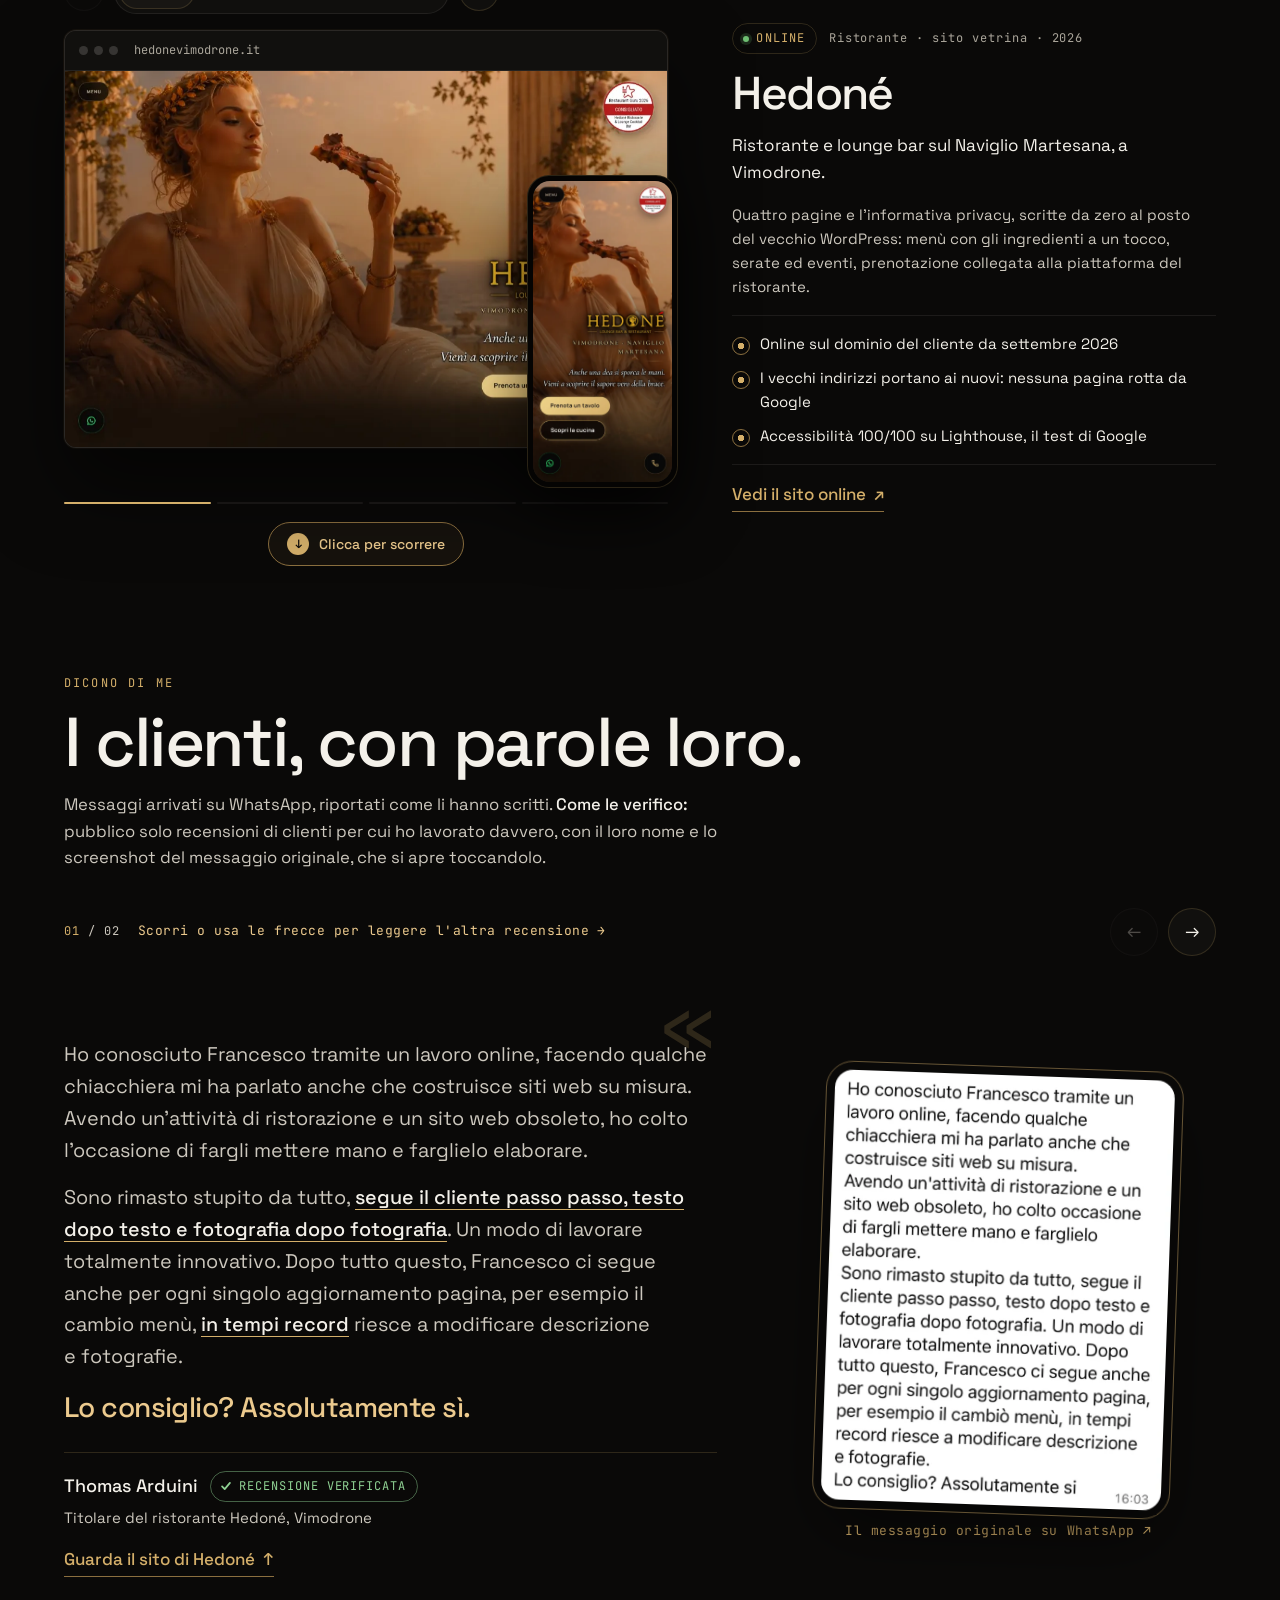
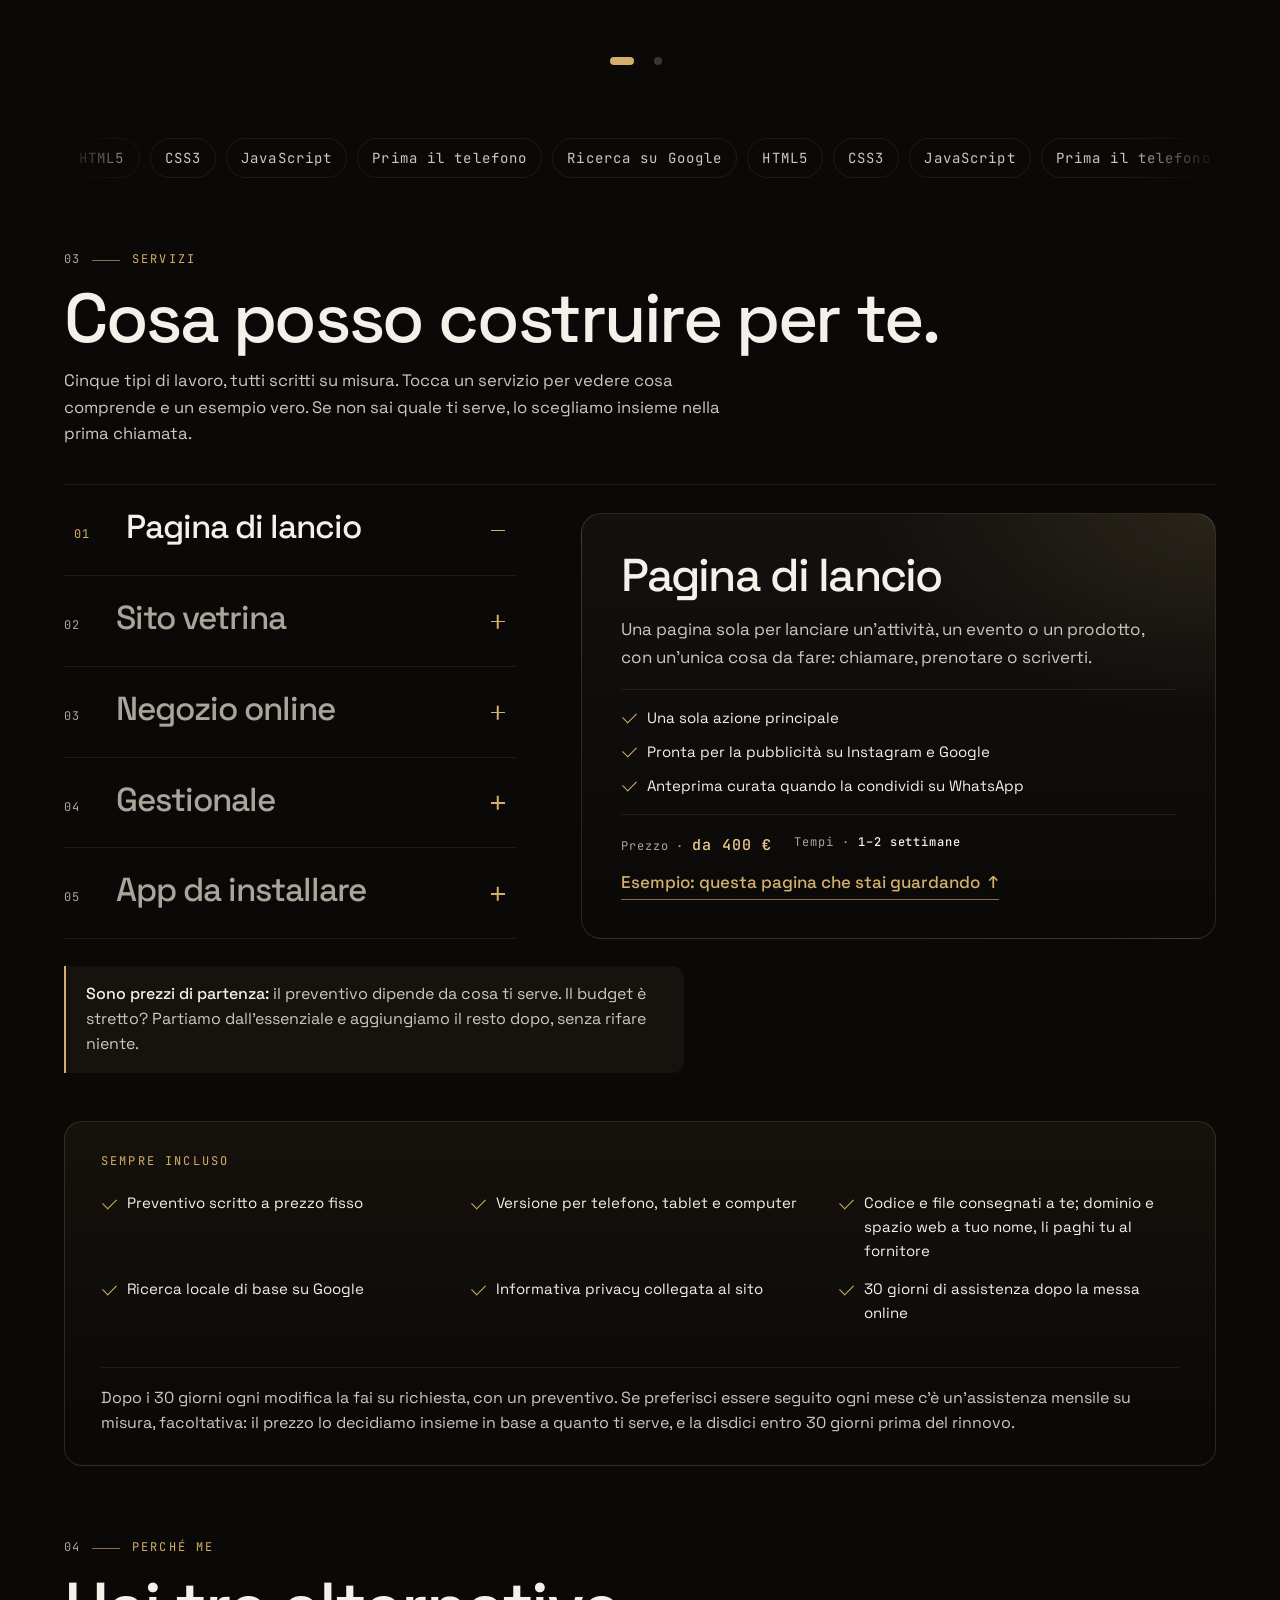
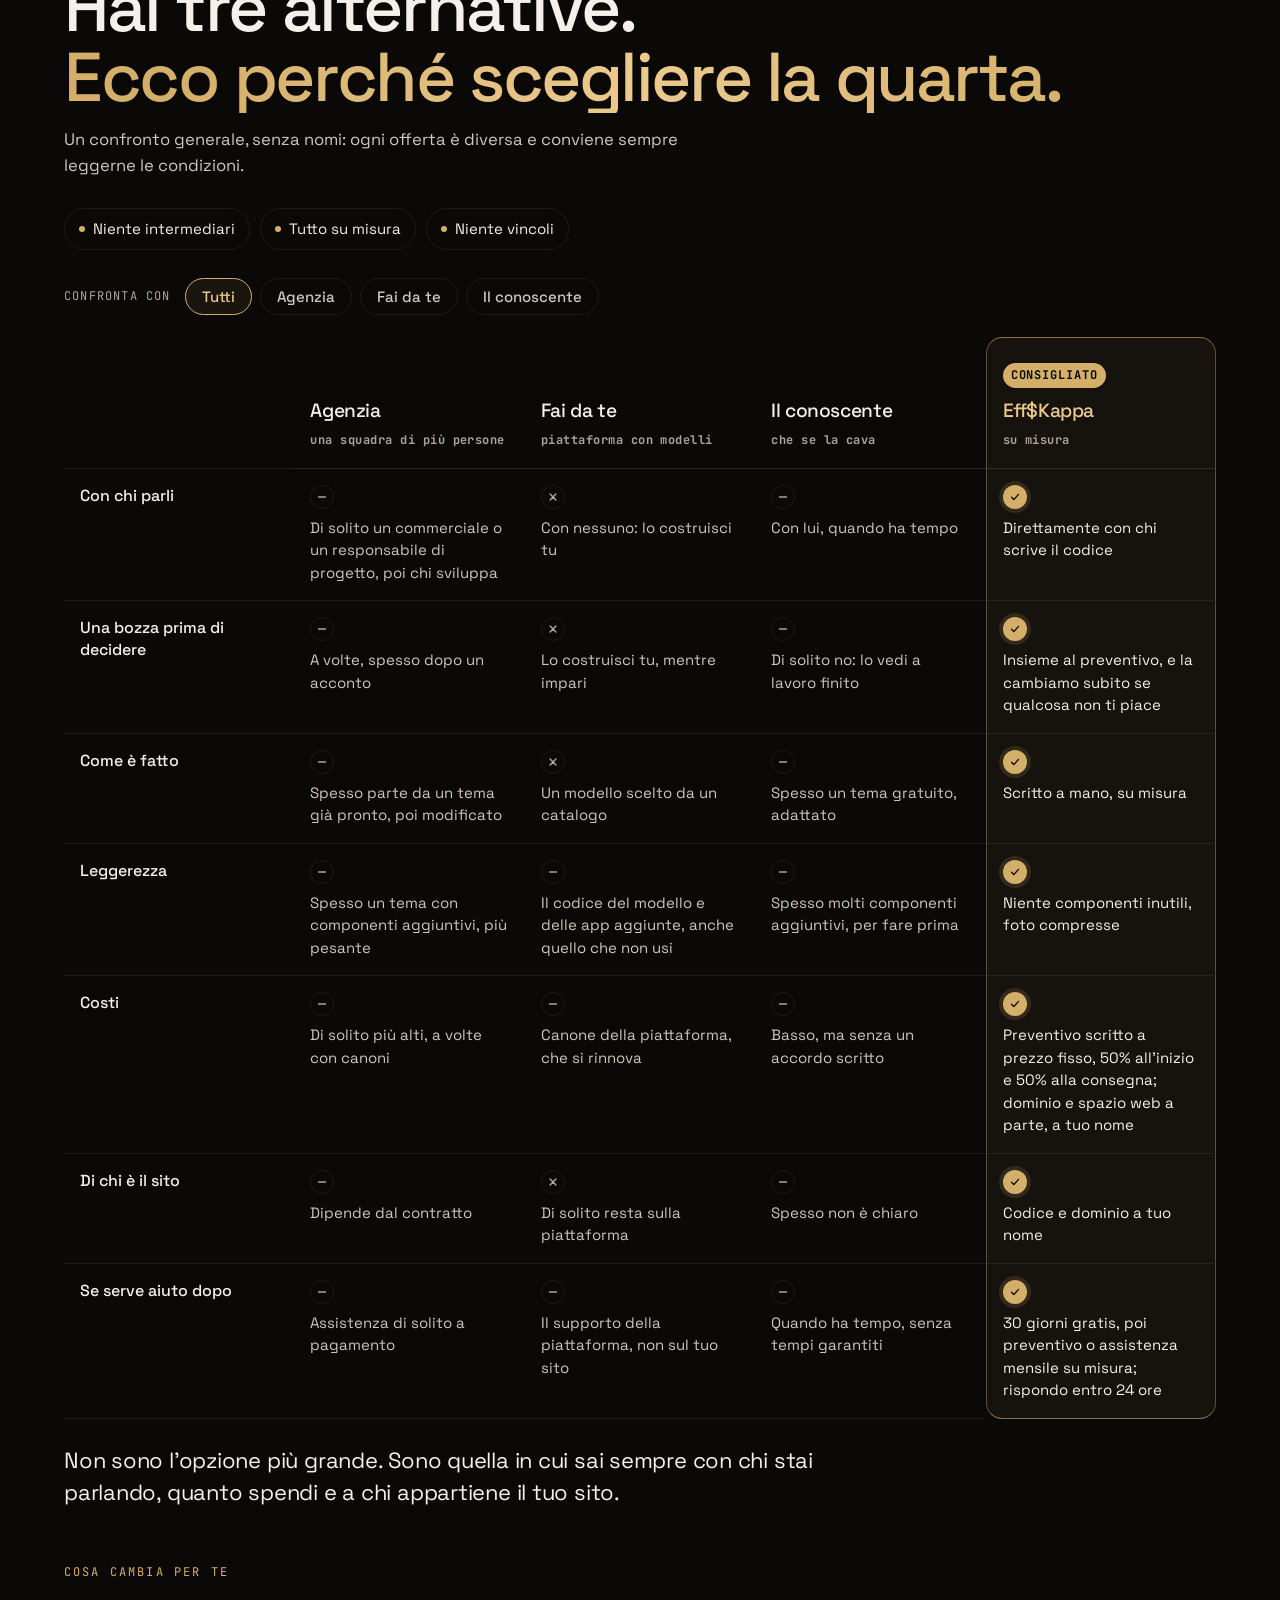
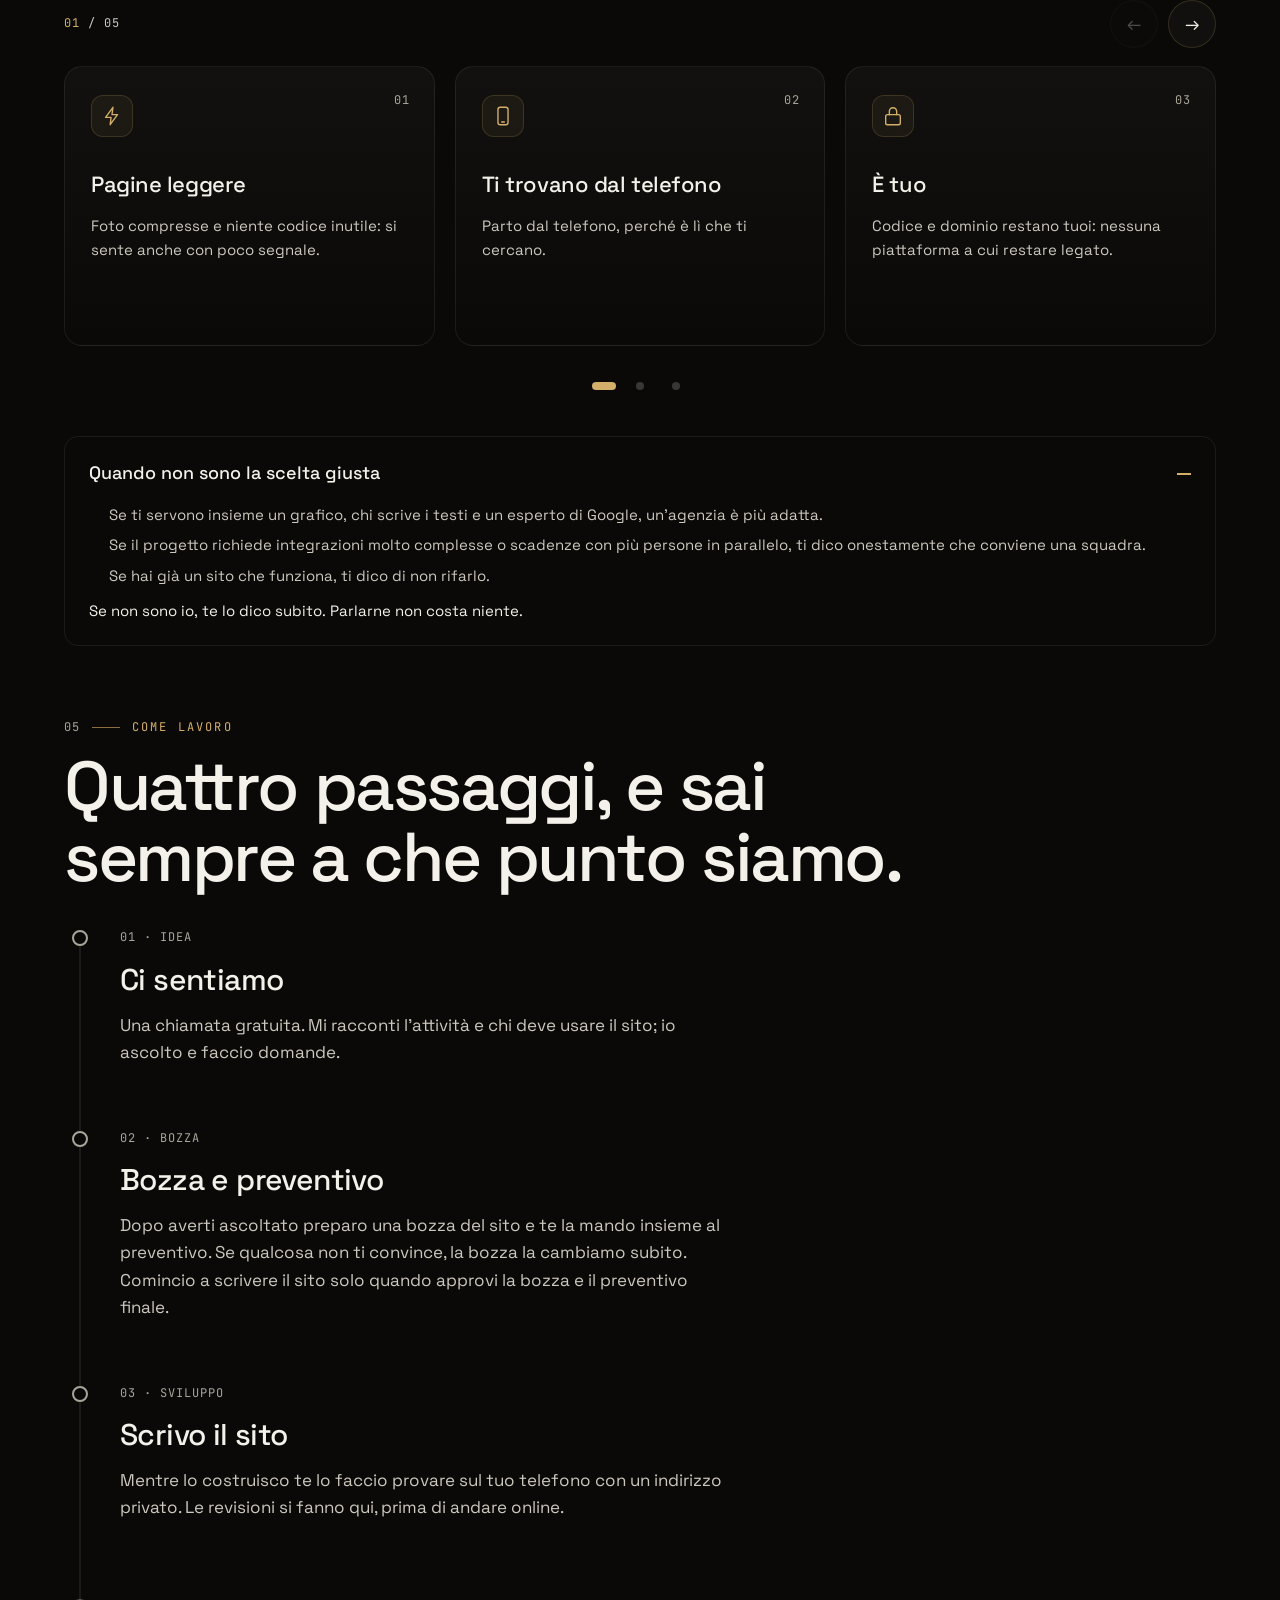
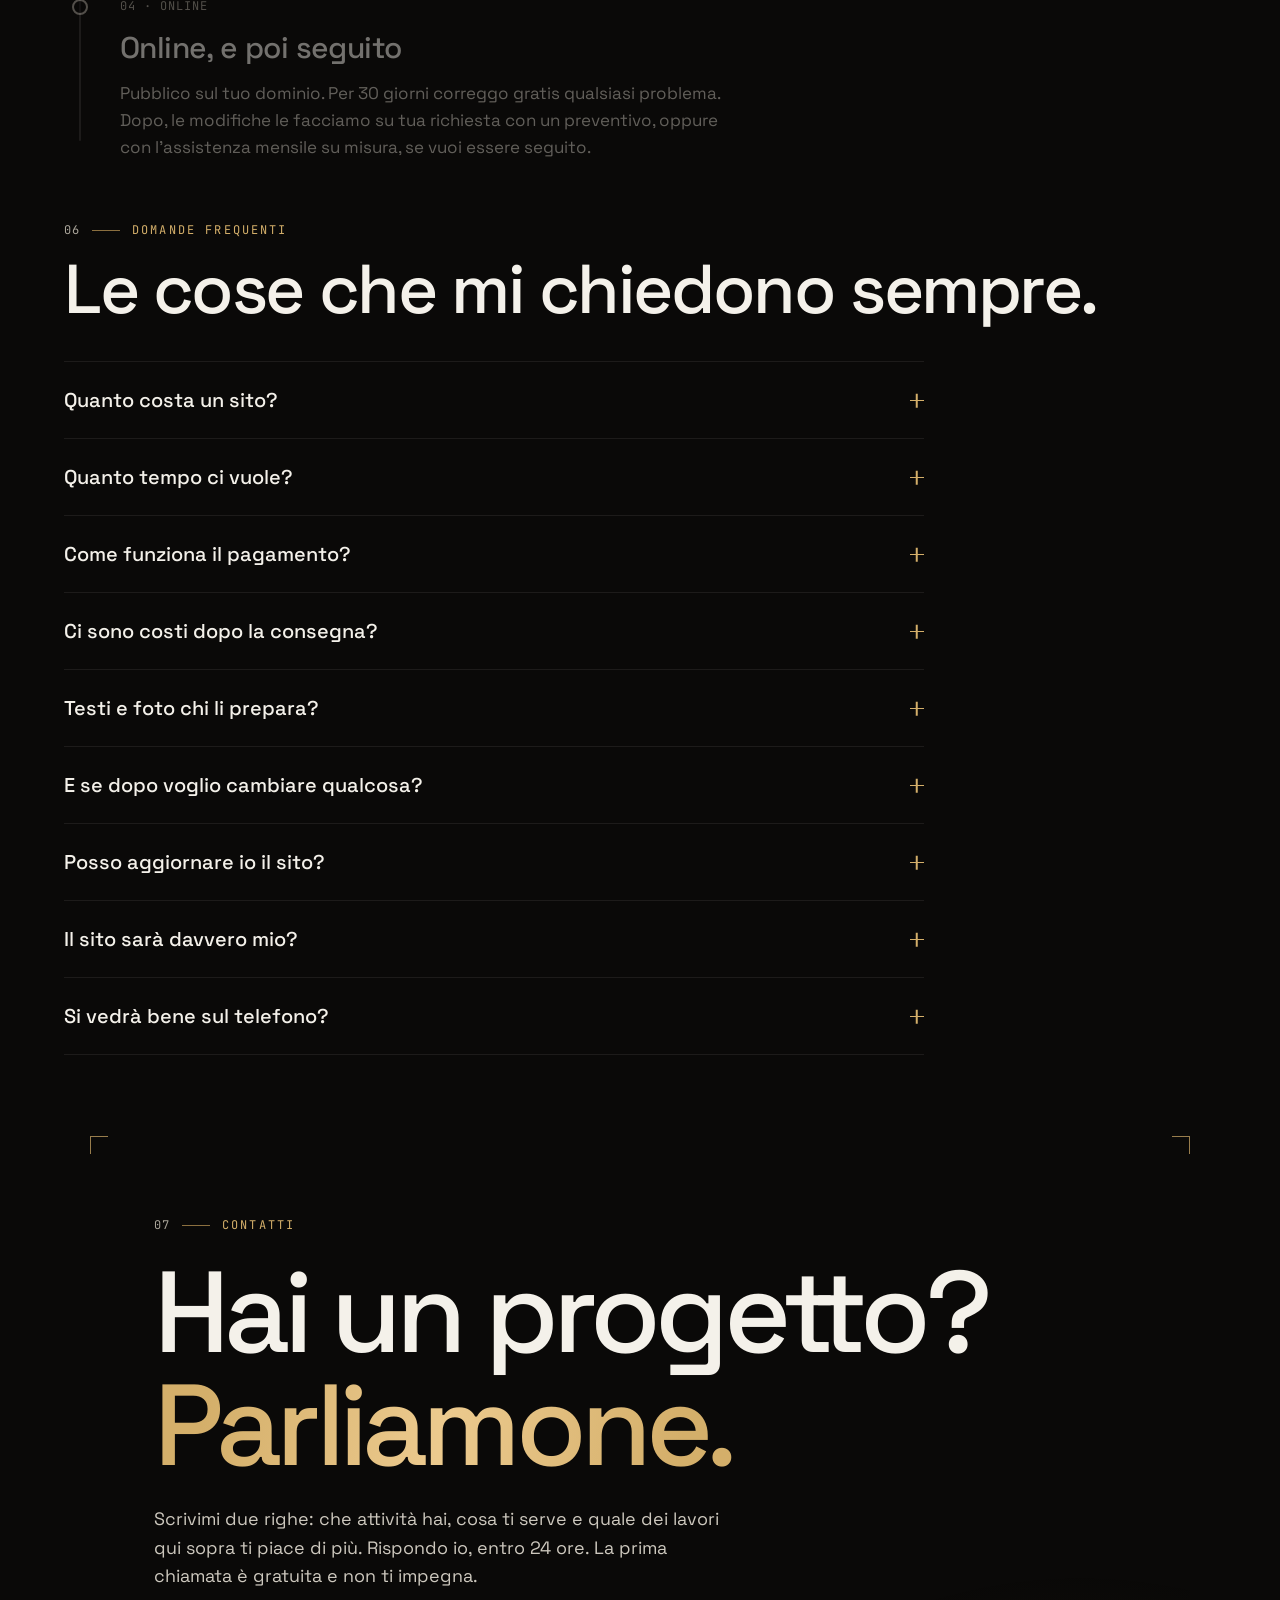
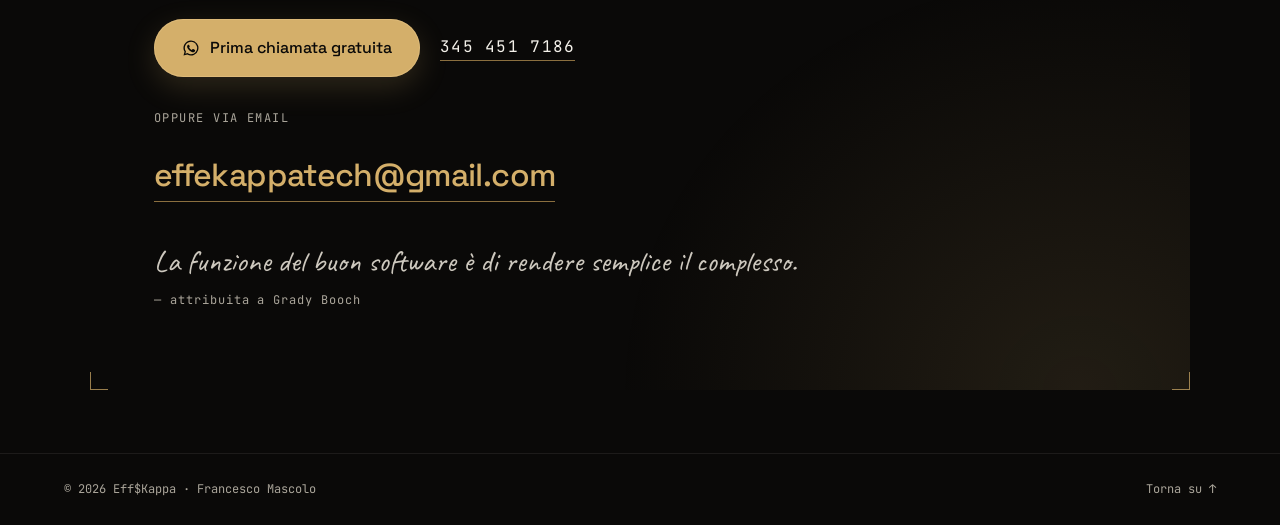
==== commit 0b826434: "copy: niente «di quartiere», il metodo vale per ogni progetto Co-Authored-By: Claude Opus 5.5 <norep" ====
--- a/index.html
+++ b/index.html
@@ -113,7 +113,7 @@
             <p class="eyebrow"><span class="idx">01</span>Chi c'è dietro</p>
             <h2 data-words>Codice scritto a mano, da chi poi lo mantiene.</h2>
           </div>
-          <p class="about-lead" data-reveal>Sono Francesco Mascolo, sviluppatore. Progetto, scrivo e pubblico da solo ogni sito, gestionale e app, dal primo schema alla messa online: niente temi già pronti, niente programmi che montano pagine a blocchi, nessun passaggio di mano. Ogni giorno lavoro su software dove un errore costa caro, e porto lo stesso metodo anche su un sito di quartiere: ogni modifica al codice registrata, prove prima della consegna, nessuna sorpresa dopo.</p>
+          <p class="about-lead" data-reveal>Sono Francesco Mascolo, sviluppatore. Progetto, scrivo e pubblico da solo ogni sito, gestionale e app, dal primo schema alla messa online: niente temi già pronti, niente programmi che montano pagine a blocchi, nessun passaggio di mano. Ogni giorno lavoro su software dove un errore costa caro, e porto lo stesso metodo su ogni progetto, dal sito di presentazione al gestionale: ogni modifica al codice registrata, prove prima della consegna, nessuna sorpresa dopo.</p>
 
           <div class="spec spec-x" data-reveal>
             <details class="spec-item" style="--i:0"><summary><span class="spec-n mono">01</span><span class="spec-t mono">Cosa faccio</span><span class="spec-breve">Siti, negozi online, gestionali e app</span><span class="faq-icon" aria-hidden="true"></span></summary><p>Siti vetrina, negozi online, gestionali web e app da installare dal browser (PWA).</p></details>
@@ -408,7 +408,7 @@
           <div class="project-body">
             <div class="project-meta"><span class="badge">Dimostrativo</span><span class="mono">Studio dentistico · sito vetrina · 2026</span></div>
             <h4>Studio Lumea</h4>
-            <p class="project-sub">Studio dentistico di quartiere a Milano, inventato per mostrare un sito sanitario chiaro e in regola.</p>
+            <p class="project-sub">Studio dentistico a Milano, inventato per mostrare un sito sanitario chiaro e in regola.</p>
             <p class="project-text">Dodici pagine pensate per chi ha paura del dentista: una per ogni trattamento, guide pratiche, costi chiari, un riquadro per le urgenze e richiesta di appuntamento con gli orari liberi.</p>
             <ul class="results">
               <li>Niente foto prima e dopo né offerte, come chiedono le regole sulla pubblicità sanitaria</li>
